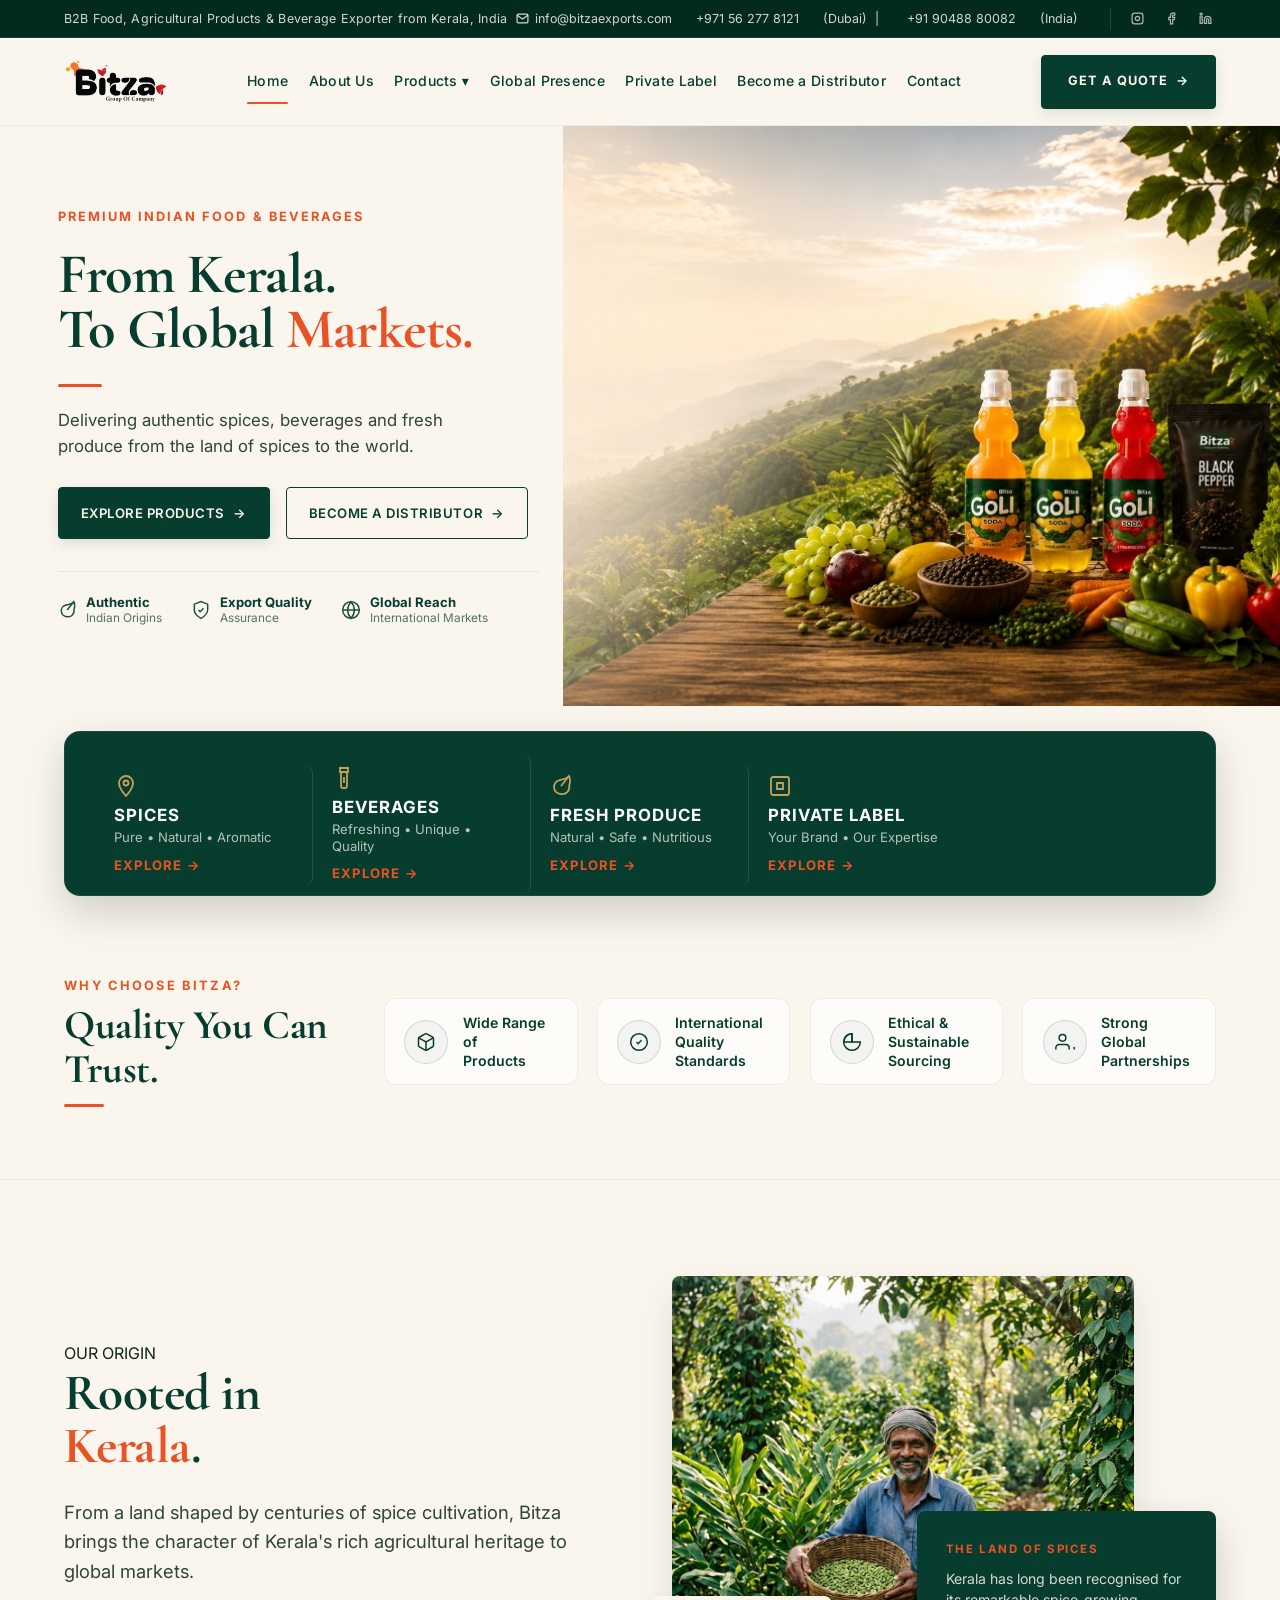
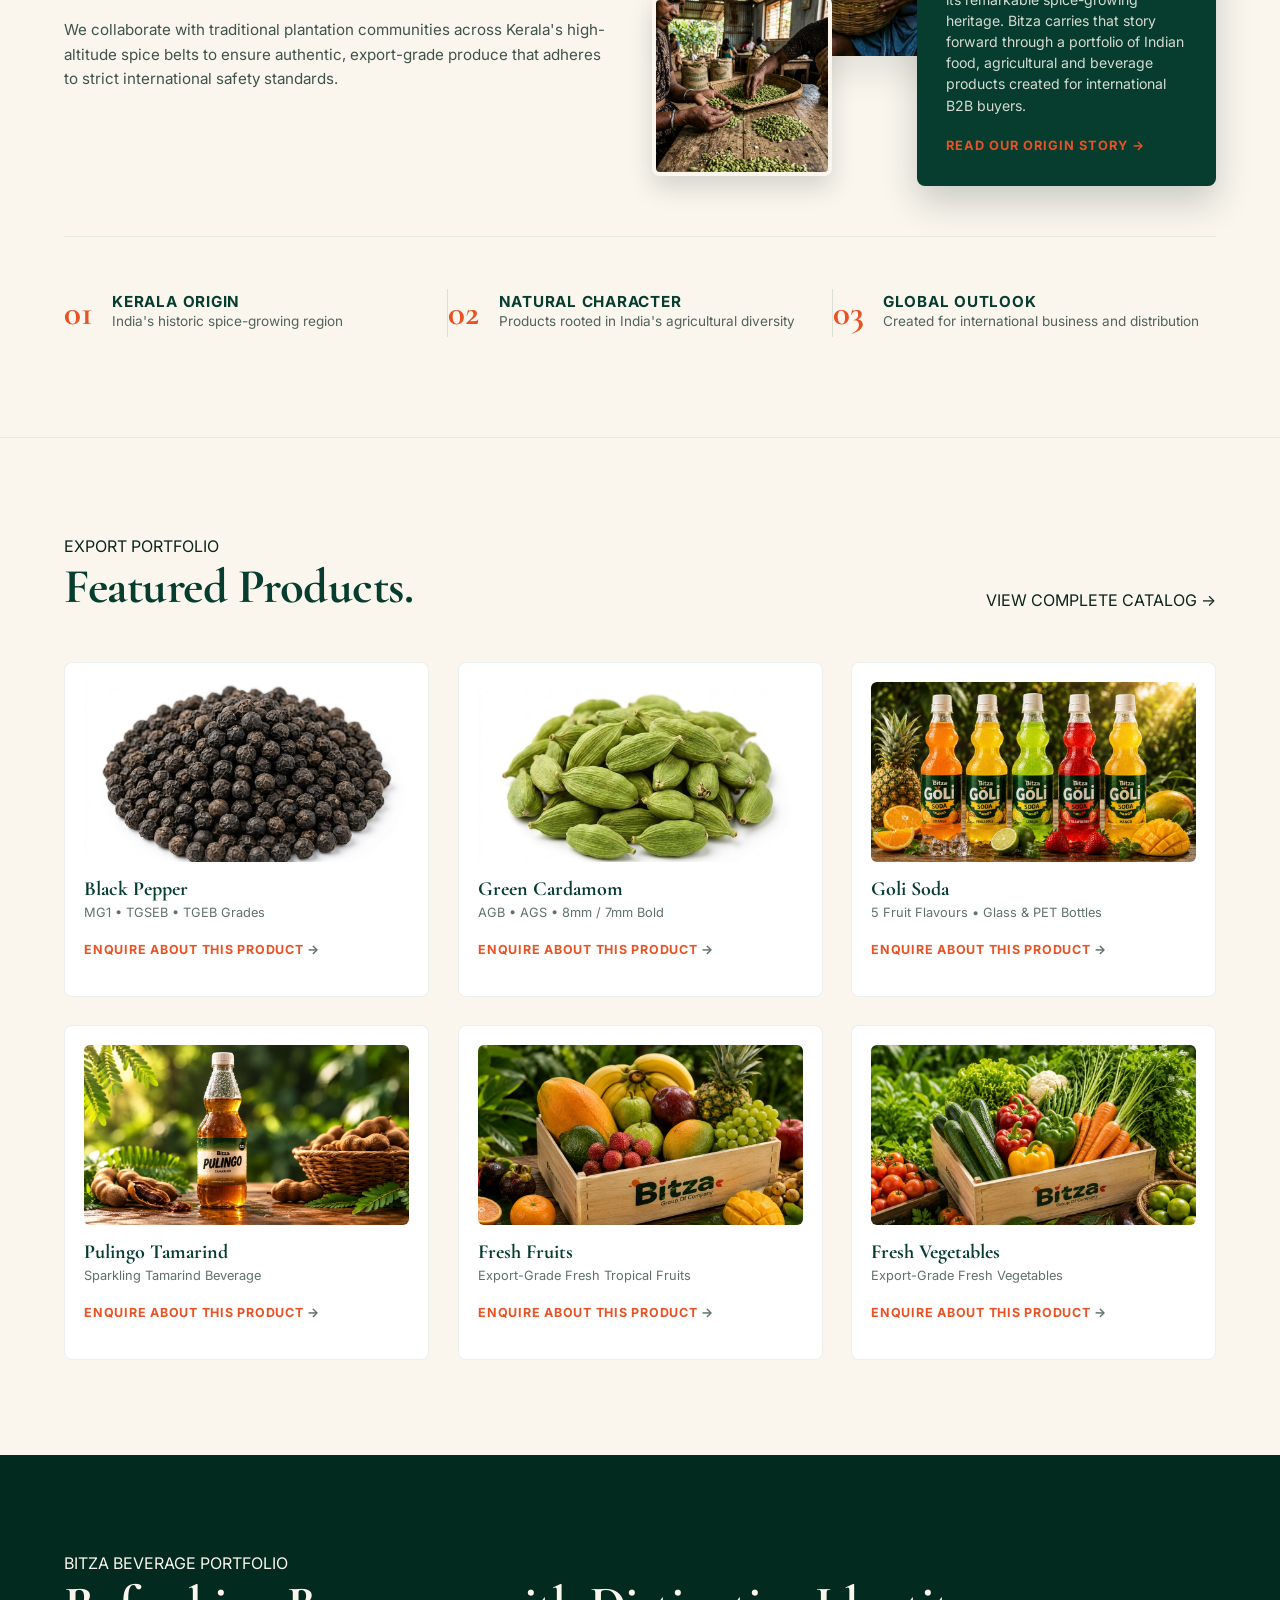
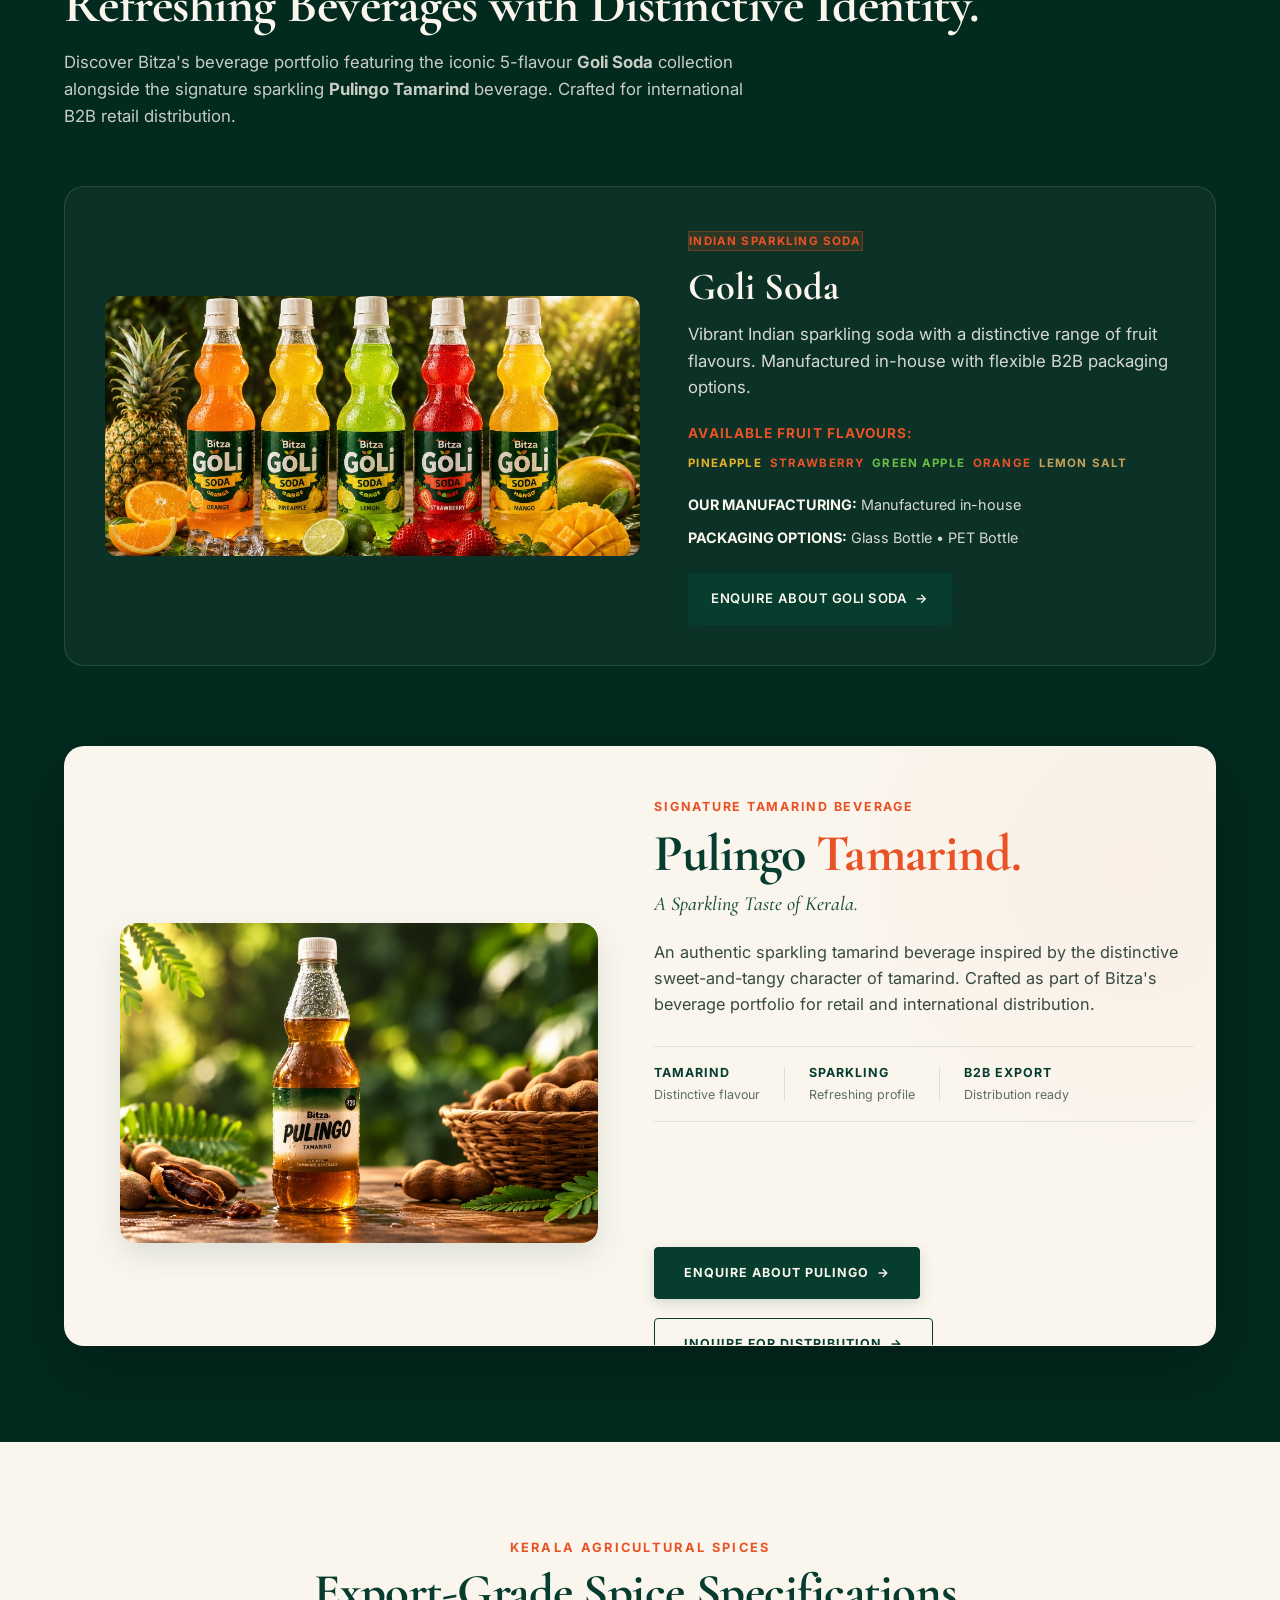
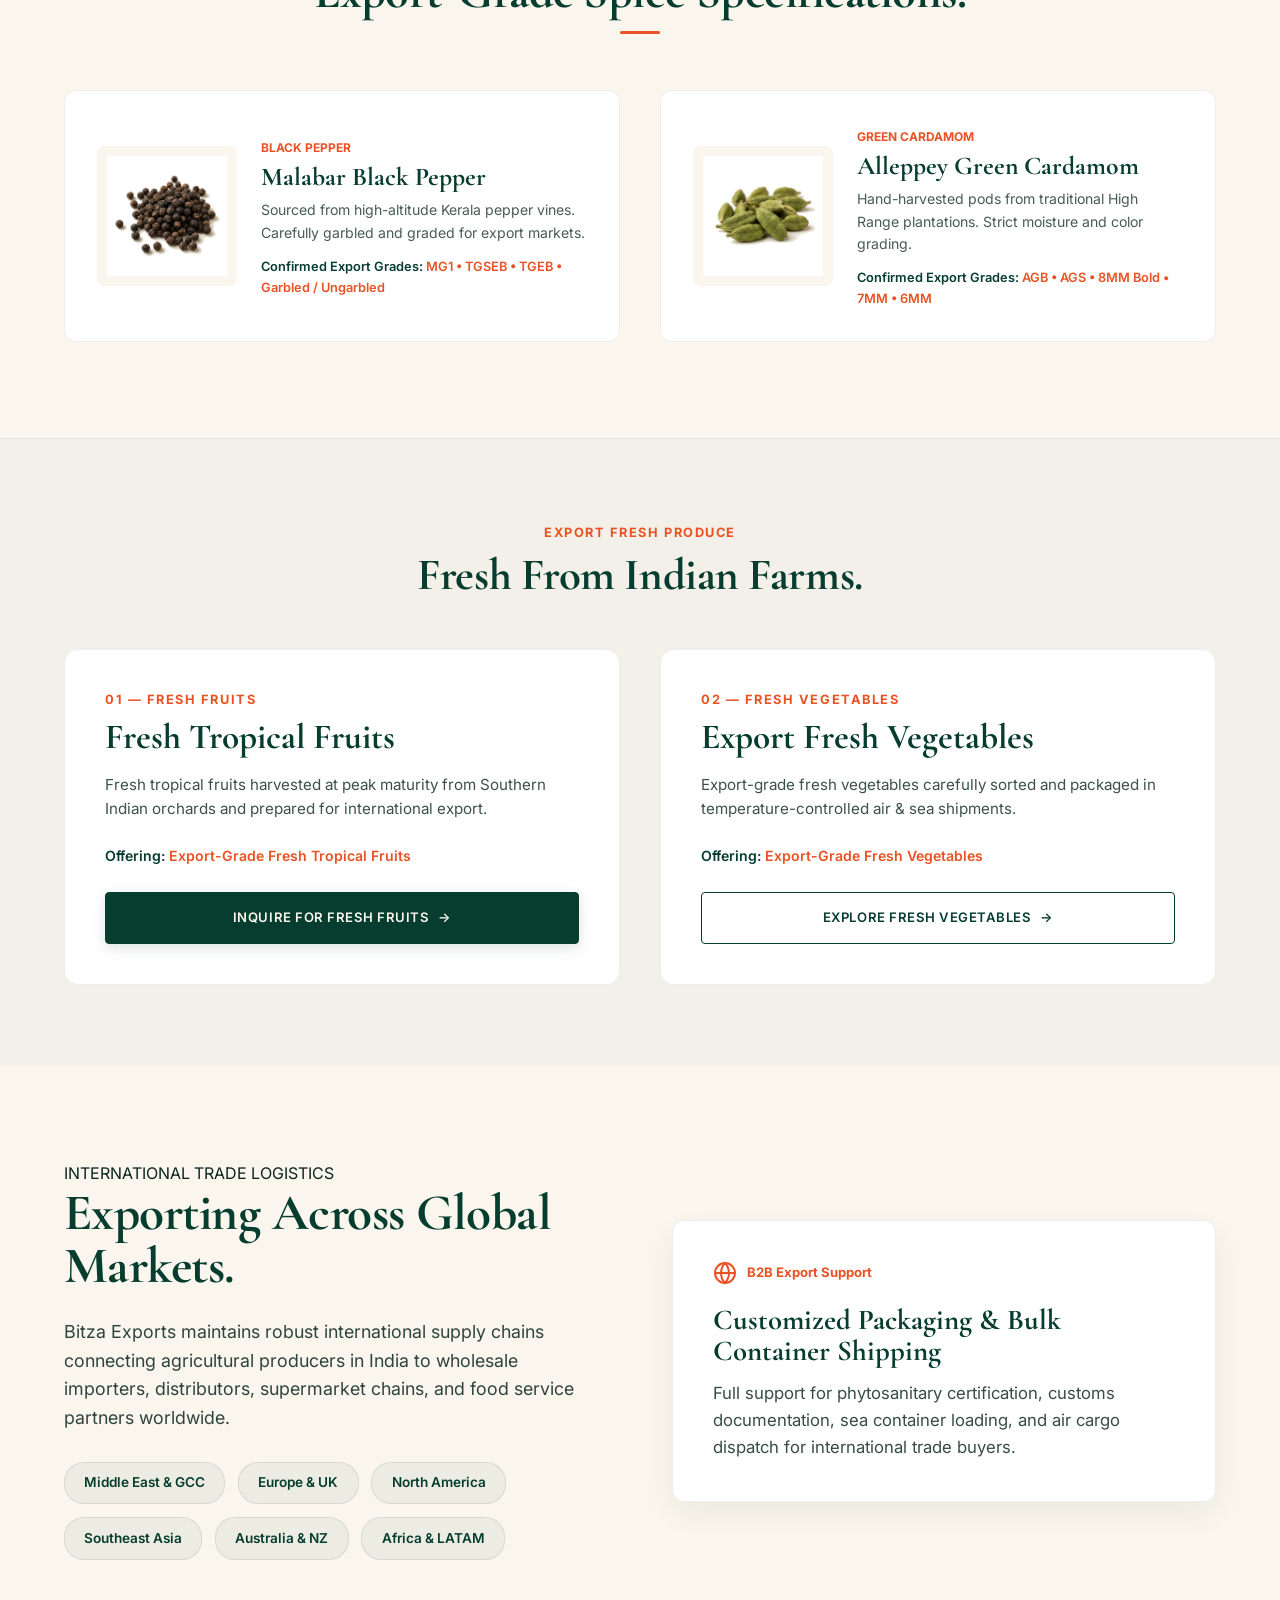
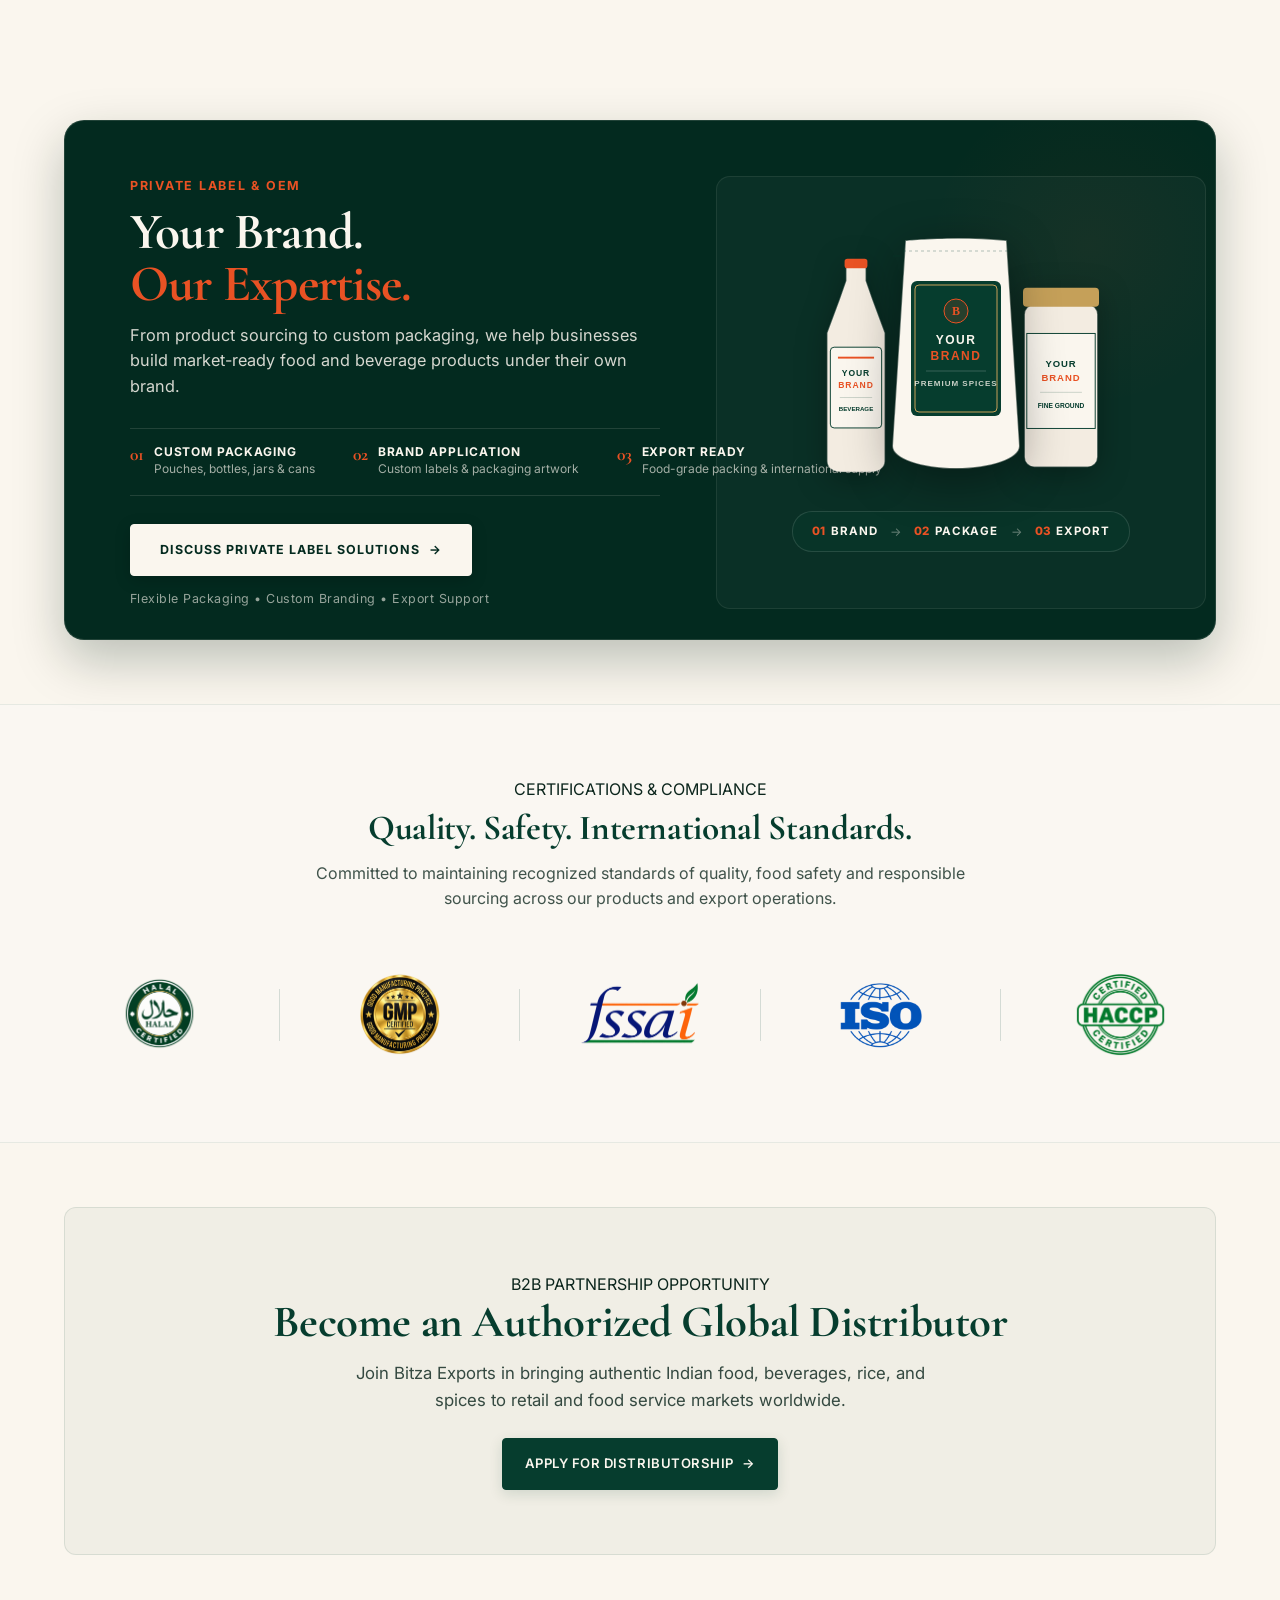
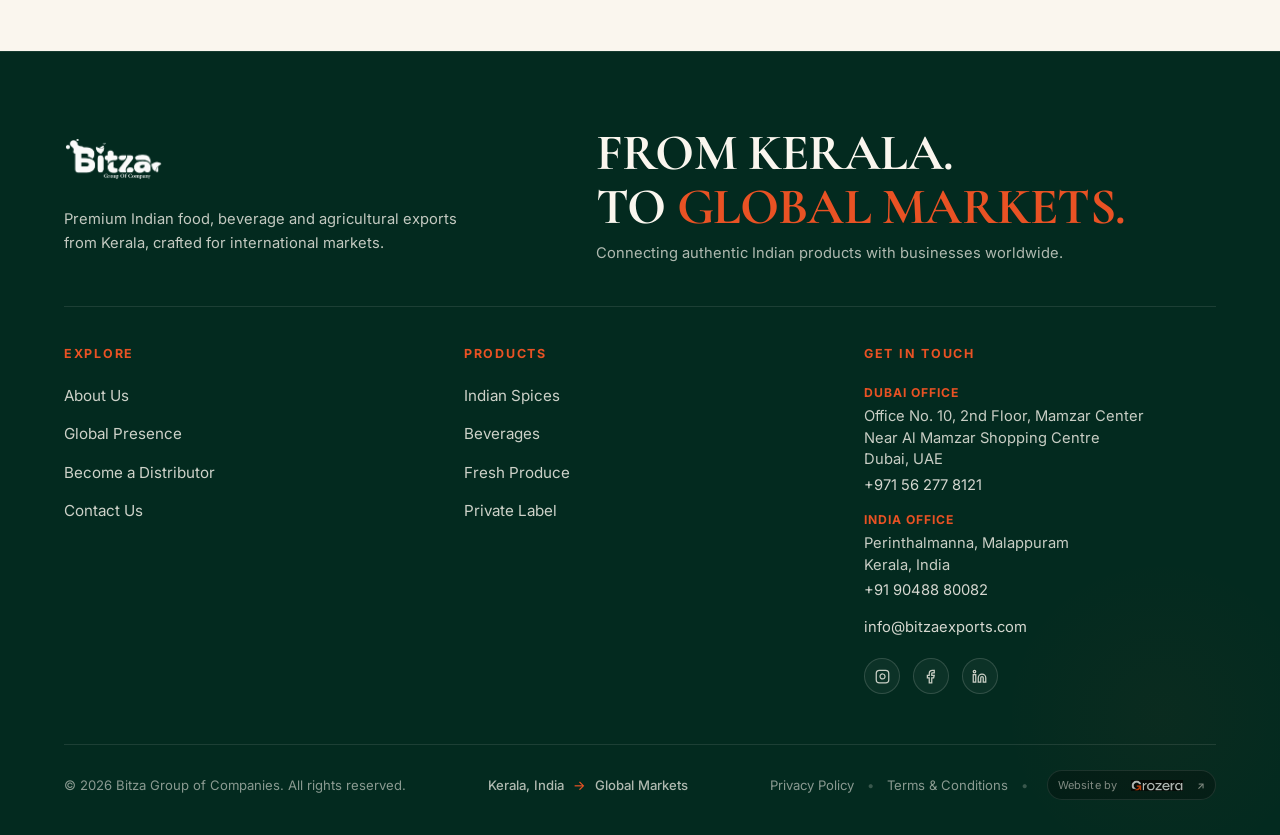
==== index.html @ 8b6d8657 "Update hero image with newly attached high-resolution landscape photo asset" ====
<!DOCTYPE html>
<html lang="en">
<head>
  <meta charset="UTF-8">
  <meta name="viewport" content="width=device-width, initial-scale=1.0">
  <title>Bitza Exports — Premium Global Food & Beverage Exporter from India</title>
  <meta name="description" content="Bitza Exports is a premier Kerala-based Indian food, agricultural products, and beverage export company supplying spices, Basmati rice, fresh produce, Goli Soda, and Pulingo tamarind beverage globally.">
  <meta name="keywords" content="Indian food exporter, Kerala spice exporter, Indian spices export, Goli Soda exporter, Pulingo tamarind beverage, Basmati rice export, fresh produce exporter, B2B food distributor">
  
  <!-- Pinterest Extension Opt-Out -->
  <meta name="pinterest" content="nopin" />

  <!-- Preload Hero Image -->
  <link rel="preload" as="image" href="productshero/products_hero.jpg?v=1400">

  <!-- Favicon -->
  <link rel="icon" type="image/png" href="assets/logo.png">
  
  <!-- Google Fonts: Cormorant Garamond (Editorial Serif) & Inter (Geometric Sans) -->
  <link rel="preconnect" href="https://fonts.googleapis.com">
  <link rel="preconnect" href="https://fonts.gstatic.com" crossorigin>
  <link href="https://fonts.googleapis.com/css2?family=Cormorant+Garamond:ital,wght@0,500;0,600;0,700;1,400&family=Inter:wght@300;400;500;600;700&display=swap" rel="stylesheet">

  <!-- CSS Stylesheet -->
  <link rel="stylesheet" href="css/style.css?v=1600">
</head>
<body>

  <!-- Top Utility Bar -->
  <div class="top-utility-bar">
    <div class="container utility-container">
      <div class="utility-left">
        <span>B2B Food, Agricultural Products & Beverage Exporter from Kerala, India</span>
      </div>
      <div class="utility-right">
        <a href="mailto:info@bitzaexports.com">
          <svg width="13" height="13" viewBox="0 0 24 24" fill="none" stroke="currentColor" stroke-width="2.2"><path d="M4 4h16c1.1 0 2 .9 2 2v12c0 1.1-.9 2-2 2H4c-1.1 0-2-.9-2-2V6c0-1.1.9-2 2-2z"></path><polyline points="22,6 12,13 2,6"></polyline></svg>
          info@bitzaexports.com
        </a>
        <a href="tel:+971562778121">+971 56 277 8121</a> (Dubai) &nbsp;|&nbsp; <a href="tel:+919048880082">+91 90488 80082</a> (India)
        <div class="utility-socials">
          <a href="https://www.instagram.com/bitza_group?igsh=MTluaHoxc25wZjhmeg==" target="_blank" rel="noopener noreferrer" aria-label="Visit Bitza on Instagram"><svg width="13" height="13" viewBox="0 0 24 24" fill="none" stroke="currentColor" stroke-width="2.2"><rect x="2" y="2" width="20" height="20" rx="5" ry="5"></rect><path d="M16 11.37A4 4 0 1 1 12.63 8 4 4 0 0 1 16 11.37z"></path><line x1="17.5" y1="6.5" x2="17.51" y2="6.5"></line></svg></a>
          <a href="https://www.facebook.com/share/p/14ssbmf7pZp/?mibextid=wwXIfr" target="_blank" rel="noopener noreferrer" aria-label="Visit Bitza on Facebook"><svg width="13" height="13" viewBox="0 0 24 24" fill="none" stroke="currentColor" stroke-width="2.2"><path d="M18 2h-3a5 5 0 0 0-5 5v3H7v4h3v8h4v-8h3l1-4h-4V7a1 1 0 0 1 1-1h3z"></path></svg></a>
          <a href="#" aria-label="LinkedIn"><svg width="13" height="13" viewBox="0 0 24 24" fill="none" stroke="currentColor" stroke-width="2.2"><path d="M16 8a6 6 0 0 1 6 6v7h-4v-7a2 2 0 0 0-2-2 2 2 0 0 0-2 2v7h-4v-7a6 6 0 0 1 6-6z"></path><rect x="2" y="9" width="4" height="12"></rect><circle cx="4" cy="4" r="2"></circle></svg></a>
        </div>
      </div>
    </div>
  </div>

  <!-- Header / Navigation -->
  <header id="mainHeader">
    <div class="nav-container">
      <a href="index.html" class="logo-container" id="logoLink">
        <img src="assets/logo.png" alt="Bitza Group of Companies Logo" nopin="nopin" data-pin-no-hover="true">
      </a>
      
      <!-- Desktop Navigation Links -->
      <nav aria-label="Main Navigation">
        <ul class="nav-links">
          <li class="active"><a href="index.html">Home</a></li>
          <li><a href="about.html">About Us</a></li>
          <li class="has-dropdown">
            <a href="products.html" aria-haspopup="true">Products <span class="arrow">▾</span></a>
            <ul class="dropdown-menu" style="min-width: 240px;">
              <li><a href="products.html" style="font-weight: 700; border-bottom: 1px solid rgba(6,61,46,0.08);">All Products Portfolio</a></li>
              <li><a href="products.html?cat=spices">Spices (Black Pepper & Cardamom)</a></li>
              <li><a href="products.html?cat=beverages">Beverages (Goli Soda & Pulingo)</a></li>
              <li><a href="products.html?cat=produce">Fresh Produce (Fruits & Vegetables)</a></li>
            </ul>
          </li>
          <li><a href="#global-presence">Global Presence</a></li>
          <li><a href="#private-label">Private Label</a></li>
          <li><a href="distributor.html">Become a Distributor</a></li>
          <li><a href="contact.html">Contact</a></li>
        </ul>
      </nav>
      
      <!-- Right Action Button -->
      <div class="nav-right-actions">
        <a href="contact.html" class="btn btn-nav-quote">GET A QUOTE <span class="arrow">→</span></a>
      </div>

      <!-- Mobile Hamburger Button -->
      <button class="burger-menu" id="burgerBtn" aria-label="Toggle Navigation Menu">
        <span></span>
        <span></span>
        <span></span>
      </button>
    </div>
  </header>

  <!-- Mobile Navigation Drawer -->
  <div class="mobile-nav-panel" id="mobilePanel">
    <ul class="mobile-nav-links">
      <li class="active"><a href="index.html">Home</a></li>
      <li><a href="about.html">About Us</a></li>
      <li>
        <a href="products.html">Products</a>
        <ul class="mobile-sub-menu">
          <li><a href="products.html?cat=spices">Spices (Black Pepper & Cardamom)</a></li>
          <li><a href="products.html?cat=beverages">Beverages (Goli Soda & Pulingo)</a></li>
          <li><a href="products.html?cat=produce">Fresh Produce (Fruits & Vegetables)</a></li>
        </ul>
      </li>
      <li><a href="#global-presence">Global Presence</a></li>
      <li><a href="#private-label">Private Label</a></li>
      <li><a href="distributor.html">Become a Distributor</a></li>
      <li><a href="contact.html">Contact</a></li>
    </ul>
    <div style="margin-top: 2rem; padding: 0 1.5rem;">
      <a href="contact.html" class="btn btn-hero-primary" style="width: 100%; text-align: center;">GET A QUOTE <span class="arrow">→</span></a>
    </div>
  </div>

  <!-- SECTION 01: HERO -->
  <section class="hero-editorial" id="hero">
    <div class="hero-split-wrapper">
      
      <!-- Left Side Content -->
      <div class="hero-left-content">
        <span class="hero-eyebrow">PREMIUM INDIAN FOOD &amp; BEVERAGES</span>
        
        <h1 class="hero-serif-headline">
          From Kerala.<br>
          To Global <span class="text-orange">Markets.</span>
        </h1>
        
        <div class="hero-orange-line"></div>
        
        <p class="hero-description">
          Delivering authentic spices, beverages and fresh produce from the land of spices to the world.
        </p>

        <div class="hero-cta-group">
          <a href="products.html" class="btn btn-hero-primary">EXPLORE PRODUCTS <span class="arrow">→</span></a>
          <a href="distributor.html" class="btn btn-hero-secondary">BECOME A DISTRIBUTOR <span class="arrow">→</span></a>
        </div>

        <!-- Trust Indicators -->
        <div class="hero-trust-bar">
          <div class="trust-item">
            <div class="trust-icon">
              <svg width="20" height="20" viewBox="0 0 24 24" fill="none" stroke="currentColor" stroke-width="1.8"><path d="M11 20A7 7 0 0 1 9.8 6.1C15.5 5 17 4.48 19 2c1 2.2 2 4 .2 9.8A7 7 0 0 1 11 20z"></path><path d="M19 2L11 12"></path></svg>
            </div>
            <div class="trust-text">
              <strong>Authentic</strong>
              <span>Indian Origins</span>
            </div>
          </div>
          
          <div class="trust-item">
            <div class="trust-icon">
              <svg width="20" height="20" viewBox="0 0 24 24" fill="none" stroke="currentColor" stroke-width="1.8"><path d="M12 22s8-4 8-10V5l-8-3-8 3v7c0 6 8 10 8 10z"></path><path d="M9 12l2 2 4-4"></path></svg>
            </div>
            <div class="trust-text">
              <strong>Export Quality</strong>
              <span>Assurance</span>
            </div>
          </div>

          <div class="trust-item">
            <div class="trust-icon">
              <svg width="20" height="20" viewBox="0 0 24 24" fill="none" stroke="currentColor" stroke-width="1.8"><circle cx="12" cy="12" r="10"></circle><line x1="2" y1="12" x2="22" y2="12"></line><path d="M12 2a15.3 15.3 0 0 1 4 10 15.3 15.3 0 0 1-4 10 15.3 15.3 0 0 1-4-10 15.3 15.3 0 0 1 4-10z"></path></svg>
            </div>
            <div class="trust-text">
              <strong>Global Reach</strong>
              <span>International Markets</span>
            </div>
          </div>
        </div>
      </div>

      <!-- Right Side Visual Photography -->
      <div class="hero-right-visual">
        <img src="productshero/products_hero_v4.jpg" alt="Bitza Premium Food and Beverage Products Hero Photography" class="hero-product-img" nopin="nopin" data-pin-no-hover="true">
      </div>

    </div>
  </section>

  <!-- SECTION 02: PRODUCT CATEGORIES BAR -->
  <section class="category-nav-section">
    <div class="container">
      <div class="category-bar-container">
        
        <!-- Category 1: Spices -->
        <a href="products.html?cat=spices" class="category-bar-item">
          <div class="category-item-icon">
            <svg width="24" height="24" viewBox="0 0 24 24" fill="none" stroke="#C5A059" stroke-width="1.8"><path d="M12 2a7 7 0 0 0-7 7c0 5.25 7 13 7 13s7-7.75 7-13a7 7 0 0 0-7-7z"></path><circle cx="12" cy="9" r="2.5"></circle></svg>
          </div>
          <div class="category-item-body">
            <h3>SPICES</h3>
            <p>Pure • Natural • Aromatic</p>
            <span class="category-explore-link">EXPLORE <span class="arrow">→</span></span>
          </div>
        </a>

        <!-- Category 2: Beverages -->
        <a href="products.html?cat=beverages" class="category-bar-item">
          <div class="category-item-icon">
            <svg width="24" height="24" viewBox="0 0 24 24" fill="none" stroke="#C5A059" stroke-width="1.8"><path d="M8 2h8v4H8z"></path><path d="M9 6v14a2 2 0 0 0 2 2h2a2 2 0 0 0 2-2V6"></path><line x1="12" y1="11" x2="12" y2="17"></line></svg>
          </div>
          <div class="category-item-body">
            <h3>BEVERAGES</h3>
            <p>Refreshing • Unique • Quality</p>
            <span class="category-explore-link">EXPLORE <span class="arrow">→</span></span>
          </div>
        </a>

        <!-- Category 3: Fresh Produce -->
        <a href="products.html?cat=produce" class="category-bar-item">
          <div class="category-item-icon">
            <svg width="24" height="24" viewBox="0 0 24 24" fill="none" stroke="#C5A059" stroke-width="1.8"><path d="M11 20A7 7 0 0 1 9.8 6.1C15.5 5 17 4.48 19 2c1 2.2 2 4 .2 9.8A7 7 0 0 1 11 20z"></path><path d="M19 2L11 12"></path></svg>
          </div>
          <div class="category-item-body">
            <h3>FRESH PRODUCE</h3>
            <p>Natural • Safe • Nutritious</p>
            <span class="category-explore-link">EXPLORE <span class="arrow">→</span></span>
          </div>
        </a>

        <!-- Category 4: Private Label -->
        <a href="#private-label" class="category-bar-item">
          <div class="category-item-icon">
            <svg width="24" height="24" viewBox="0 0 24 24" fill="none" stroke="#C5A059" stroke-width="1.8"><rect x="3" y="3" width="18" height="18" rx="2"></rect><path d="M9 9h6v6H9z"></path></svg>
          </div>
          <div class="category-item-body">
            <h3>PRIVATE LABEL</h3>
            <p>Your Brand • Our Expertise</p>
            <span class="category-explore-link">EXPLORE <span class="arrow">→</span></span>
          </div>
        </a>

      </div>
    </div>
  </section>

  <!-- SECTION 03: WHY CHOOSE BITZA? -->
  <section class="why-bitza-section" id="why-choose-us">
    <div class="container">
      <div class="why-bitza-row">
        
        <!-- Left Side Title Box -->
        <div class="why-bitza-header-left">
          <span class="section-eyebrow-orange">WHY CHOOSE BITZA?</span>
          <h2 class="why-bitza-title">Quality You Can Trust.</h2>
          <div class="why-bitza-orange-line"></div>
        </div>

        <!-- Right Side 4 Value Cards Row -->
        <div class="why-bitza-cards-group">
          
          <div class="why-value-pill">
            <div class="value-icon-circle">
              <svg width="20" height="20" viewBox="0 0 24 24" fill="none" stroke="#063D2E" stroke-width="1.8"><path d="M21 16V8a2 2 0 0 0-1-1.73l-7-4a2 2 0 0 0-2 0l-7 4A2 2 0 0 0 3 8v8a2 2 0 0 0 1 1.73l7 4a2 2 0 0 0 2 0l7-4A2 2 0 0 0 21 16z"></path><polyline points="3.27 6.96 12 12.01 20.73 6.96"></polyline><line x1="12" y1="22.08" x2="12" y2="12"></line></svg>
            </div>
            <span>Wide Range of<br>Products</span>
          </div>

          <div class="why-value-pill">
            <div class="value-icon-circle">
              <svg width="20" height="20" viewBox="0 0 24 24" fill="none" stroke="#063D2E" stroke-width="1.8"><circle cx="12" cy="12" r="10"></circle><path d="M9 12l2 2 4-4"></path></svg>
            </div>
            <span>International<br>Quality Standards</span>
          </div>

          <div class="why-value-pill">
            <div class="value-icon-circle">
              <svg width="20" height="20" viewBox="0 0 24 24" fill="none" stroke="#063D2E" stroke-width="1.8"><path d="M12 2a10 10 0 1 0 10 10H12V2z"></path><path d="M12 12L2.1 12A10 10 0 0 1 12 2v10z"></path></svg>
            </div>
            <span>Ethical & Sustainable<br>Sourcing</span>
          </div>

          <div class="why-value-pill">
            <div class="value-icon-circle">
              <svg width="20" height="20" viewBox="0 0 24 24" fill="none" stroke="#063D2E" stroke-width="1.8"><path d="M17 21v-2a4 4 0 0 0-4-4H5a4 4 0 0 0-4 4v2"></path><circle cx="9" cy="7" r="4"></circle><path d="M23 21v-2a4 4 0 0 1 0 7.75"></path></svg>
            </div>
            <span>Strong Global<br>Partnerships</span>
          </div>

        </div>

      </div>
    </div>
  </section>

  <!-- SECTION 04: ROOTED IN KERALA -->
  <section class="about-section" id="about">
    <div class="container">
      <div class="about-intro-grid">
        <div class="about-text reveal-up">
          <span class="eyebrow">OUR ORIGIN</span>
          <h2 class="serif-title-h2">
            Rooted in<br>
            <span class="color-highlight">Kerala</span>.
          </h2>
          <p class="about-lead">
            From a land shaped by centuries of spice cultivation, Bitza brings the character of Kerala's rich agricultural heritage to global markets.
          </p>
          <p style="margin-top: 1rem; color: rgba(11,37,28,0.78); font-size: 0.95rem;">
            We collaborate with traditional plantation communities across Kerala's high-altitude spice belts to ensure authentic, export-grade produce that adheres to strict international safety standards.
          </p>
        </div>

        <div class="about-visual-composition reveal-up">
          <div class="about-main-image-wrap">
            <img src="assets/farmer_harvesting.jpg" alt="Kerala Spice Plantation Farmer Documented Sourcing" class="about-main-img" nopin="nopin" data-pin-no-hover="true">
          </div>
          <div class="about-overlay-closeup">
            <img src="assets/journey_step2.jpg" alt="Cardamom Pods Harvesting Close-up" class="about-closeup-img" nopin="nopin" data-pin-no-hover="true">
          </div>
          <div class="about-overlay-card">
            <span class="card-eyebrow">THE LAND OF SPICES</span>
            <p class="card-text">
              Kerala has long been recognised for its remarkable spice-growing heritage. Bitza carries that story forward through a portfolio of Indian food, agricultural and beverage products created for international B2B buyers.
            </p>
            <a href="about.html" class="card-link">READ OUR ORIGIN STORY <span class="arrow">→</span></a>
          </div>
        </div>
      </div>

      <div class="about-highlights-row reveal-up">
        <div class="highlight-item">
          <span class="highlight-num">01</span>
          <div class="highlight-content">
            <h4>KERALA ORIGIN</h4>
            <p>India's historic spice-growing region</p>
          </div>
        </div>
        <div class="highlight-divider"></div>
        <div class="highlight-item">
          <span class="highlight-num">02</span>
          <div class="highlight-content">
            <h4>NATURAL CHARACTER</h4>
            <p>Products rooted in India's agricultural diversity</p>
          </div>
        </div>
        <div class="highlight-divider"></div>
        <div class="highlight-item">
          <span class="highlight-num">03</span>
          <div class="highlight-content">
            <h4>GLOBAL OUTLOOK</h4>
            <p>Created for international business and distribution</p>
          </div>
        </div>
      </div>
    </div>
  </section>

  <!-- SECTION 05: FEATURED EXPORT PRODUCTS -->
  <section class="products-range-section" id="products-showcase">
    <div class="container">
      <div class="section-header-flex reveal-up">
        <div>
          <span class="eyebrow">EXPORT PORTFOLIO</span>
          <h2>Featured Products.</h2>
        </div>
        <a href="products.html" class="btn btn-secondary">VIEW COMPLETE CATALOG <span class="arrow">→</span></a>
      </div>
      
      <div class="products-horizontal-grid reveal-up">
        <!-- 1. Black Pepper -->
        <div class="product-range-card" onclick="window.location.href='contact.html?product=Black%20Pepper'">
          <div class="product-range-thumb-wrap">
            <img src="assets/product_pepper.jpg" alt="Premium Black Pepper Exporter" nopin="nopin" data-pin-no-hover="true">
          </div>
          <h4>Black Pepper</h4>
          <span>MG1 • TGSEB • TGEB Grades</span>
          <a href="contact.html?product=Black%20Pepper" class="range-card-link">ENQUIRE ABOUT THIS PRODUCT <span class="arrow">→</span></a>
        </div>
        
        <!-- 2. Green Cardamom -->
        <div class="product-range-card" onclick="window.location.href='contact.html?product=Green%20Cardamom'">
          <div class="product-range-thumb-wrap">
            <img src="assets/product_cardamom.jpg" alt="Alleppey Green Cardamom Exporter" nopin="nopin" data-pin-no-hover="true">
          </div>
          <h4>Green Cardamom</h4>
          <span>AGB • AGS • 8mm / 7mm Bold</span>
          <a href="contact.html?product=Green%20Cardamom" class="range-card-link">ENQUIRE ABOUT THIS PRODUCT <span class="arrow">→</span></a>
        </div>
        
        <!-- 3. Goli Soda -->
        <div class="product-range-card" onclick="window.location.href='contact.html?product=Goli%20Soda'">
          <div class="product-range-thumb-wrap">
            <img src="assets/goli_soda_lineup.jpg?v=500" alt="Bitza Goli Soda Portfolio Exporter" nopin="nopin" data-pin-no-hover="true">
          </div>
          <h4>Goli Soda</h4>
          <span>5 Fruit Flavours • Glass & PET Bottles</span>
          <a href="contact.html?product=Goli%20Soda" class="range-card-link">ENQUIRE ABOUT THIS PRODUCT <span class="arrow">→</span></a>
        </div>

        <!-- 4. Pulingo Tamarind -->
        <div class="product-range-card" onclick="window.location.href='contact.html?product=Pulingo%20Tamarind'">
          <div class="product-range-thumb-wrap">
            <img src="assets/pulingo.jpg?v=600" alt="Bitza Pulingo Tamarind Beverage Exporter" nopin="nopin" data-pin-no-hover="true">
          </div>
          <h4>Pulingo Tamarind</h4>
          <span>Sparkling Tamarind Beverage</span>
          <a href="contact.html?product=Pulingo%20Tamarind" class="range-card-link">ENQUIRE ABOUT THIS PRODUCT <span class="arrow">→</span></a>
        </div>
        
        <!-- 5. Fresh Fruits -->
        <div class="product-range-card" onclick="window.location.href='contact.html?product=Fresh%20Fruits'">
          <div class="product-range-thumb-wrap">
            <img src="assets/fresh_fruits.jpg?v=100" alt="Fresh Fruits Exporter" nopin="nopin" data-pin-no-hover="true">
          </div>
          <h4>Fresh Fruits</h4>
          <span>Export-Grade Fresh Tropical Fruits</span>
          <a href="contact.html?product=Fresh%20Fruits" class="range-card-link">ENQUIRE ABOUT THIS PRODUCT <span class="arrow">→</span></a>
        </div>

        <!-- 6. Fresh Vegetables -->
        <div class="product-range-card" onclick="window.location.href='contact.html?product=Fresh%20Vegetables'">
          <div class="product-range-thumb-wrap">
            <img src="assets/fresh_vegetables.jpg?v=100" alt="Fresh Vegetables Exporter" nopin="nopin" data-pin-no-hover="true">
          </div>
          <h4>Fresh Vegetables</h4>
          <span>Export-Grade Fresh Vegetables</span>
          <a href="contact.html?product=Fresh%20Vegetables" class="range-card-link">ENQUIRE ABOUT THIS PRODUCT <span class="arrow">→</span></a>
        </div>
      </div>
    </div>
  </section>

  <!-- SECTION 06: BEVERAGE FAMILY SHOWCASE (GOLI SODA & PULINGO PRODUCT SPOTLIGHT) -->
  <section class="beverage-family-section" id="beverage-family" style="background-color: var(--color-forest-dark); padding: 6rem 0; color: var(--color-ivory);">
    <div class="container">
      <div class="section-header reveal-up" style="text-align: left; margin-bottom: 3.5rem;">
        <span class="eyebrow-orange">BITZA BEVERAGE PORTFOLIO</span>
        <h2 style="color: var(--color-ivory); font-family: var(--font-serif); font-size: clamp(2.4rem, 4vw, 3.8rem);">Refreshing Beverages with Distinctive Identity.</h2>
        <p style="color: rgba(250,246,238,0.8); max-width: 680px; margin-top: 1rem;">
          Discover Bitza's beverage portfolio featuring the iconic 5-flavour <strong>Goli Soda</strong> collection alongside the signature sparkling <strong>Pulingo Tamarind</strong> beverage. Crafted for international B2B retail distribution.
        </p>
      </div>

      <!-- Goli Soda Showcase Unit (Single Product Spotlight with Flavours & Packaging Options) -->
      <div style="margin-bottom: 5rem;">
        <div class="goli-showcase-card">
          
          <div class="goli-showcase-img-wrap">
            <img src="assets/goli_soda_lineup.jpg?v=500" alt="Bitza Goli Soda Product Portfolio" class="goli-showcase-img" nopin="nopin" data-pin-no-hover="true">
          </div>

          <div class="goli-showcase-content">
            <span class="goli-flavour-tag" style="background: rgba(233,82,36,0.15); color: #E95224; border: 1px solid rgba(233,82,36,0.3); font-weight: 700; letter-spacing: 0.1em;">INDIAN SPARKLING SODA</span>
            <h3 style="font-family: var(--font-serif); font-size: 2.4rem; color: var(--color-ivory); margin: 0.6rem 0 0.8rem 0;">Goli Soda</h3>
            <p style="color: rgba(250,246,238,0.85); font-size: 1.05rem; line-height: 1.6; margin-bottom: 1.2rem;">
              Vibrant Indian sparkling soda with a distinctive range of fruit flavours. Manufactured in-house with flexible B2B packaging options.
            </p>
            
            <div style="margin-bottom: 1rem;">
              <strong style="color: var(--color-orange); font-size: 0.85rem; letter-spacing: 0.08em; text-transform: uppercase;">Available Fruit Flavours:</strong>
              <div style="display: flex; flex-wrap: wrap; gap: 0.5rem; margin-top: 0.5rem;">
                <span class="goli-flavour-tag tag-pineapple">Pineapple</span>
                <span class="goli-flavour-tag tag-strawberry">Strawberry</span>
                <span class="goli-flavour-tag tag-green-apple">Green Apple</span>
                <span class="goli-flavour-tag tag-orange">Orange</span>
                <span class="goli-flavour-tag tag-lemon-salt">Lemon Salt</span>
              </div>
            </div>

            <div style="margin-bottom: 0.6rem; color: rgba(250,246,238,0.85); font-size: 0.9rem;">
              <strong style="color: var(--color-ivory);">OUR MANUFACTURING:</strong> Manufactured in-house
            </div>
            <div style="margin-bottom: 1.5rem; color: rgba(250,246,238,0.85); font-size: 0.9rem;">
              <strong style="color: var(--color-ivory);">PACKAGING OPTIONS:</strong> Glass Bottle • PET Bottle
            </div>

            <a href="contact.html?product=Goli%20Soda" class="btn btn-hero-primary">ENQUIRE ABOUT GOLI SODA <span class="arrow">→</span></a>
          </div>

        </div>
      </div>

      <!-- PULINGO TAMARIND PRODUCT SPOTLIGHT (USING NEW IMAGE FROM pulingo/ DIRECTORY) -->
      <div class="pulingo-spotlight-wrapper reveal-up">
        <div class="pulingo-spotlight-card">
          
          <!-- LEFT: PRODUCT VISUAL (46%) -->
          <div class="pulingo-visual-col">
            <div class="pulingo-img-frame" style="border-radius: 16px; overflow: hidden; height: 320px;">
              <img src="assets/pulingo.jpg?v=600" alt="Bitza Pulingo Tamarind sparkling beverage with tamarind pods" class="pulingo-spotlight-img" style="width: 100%; height: 100%; object-fit: cover; object-position: center; border-radius: 16px;" nopin="nopin" data-pin-no-hover="true">
            </div>
          </div>

          <!-- RIGHT: PRODUCT STORY & EDITORIAL CONTENT (54%) -->
          <div class="pulingo-story-col">
            
            <span class="pulingo-eyebrow">SIGNATURE TAMARIND BEVERAGE</span>
            
            <h2 class="pulingo-headline">Pulingo <span class="text-orange">Tamarind.</span></h2>
            
            <p class="pulingo-subheading">A Sparkling Taste of Kerala.</p>
            
            <p class="pulingo-description">
              An authentic sparkling tamarind beverage inspired by the distinctive sweet-and-tangy character of tamarind. Crafted as part of Bitza's beverage portfolio for retail and international distribution.
            </p>

            <!-- Horizontal Product Attributes Row -->
            <div class="pulingo-attributes-row">
              <div class="pulingo-attr-item">
                <strong class="attr-title">TAMARIND</strong>
                <span class="attr-sub">Distinctive flavour</span>
              </div>
              <div class="pulingo-attr-divider"></div>
              <div class="pulingo-attr-item">
                <strong class="attr-title">SPARKLING</strong>
                <span class="attr-sub">Refreshing profile</span>
              </div>
              <div class="pulingo-attr-divider"></div>
              <div class="pulingo-attr-item">
                <strong class="attr-title">B2B EXPORT</strong>
                <span class="attr-sub">Distribution ready</span>
              </div>
            </div>

            <div style="margin-top: 1rem; margin-bottom: 1.5rem; color: rgba(250,246,238,0.85); font-size: 0.9rem; line-height: 1.6;">
              <div style="margin-bottom: 0.4rem;"><strong style="color: var(--color-ivory);">OUR MANUFACTURING:</strong> Manufactured in-house</div>
              <div><strong style="color: var(--color-ivory);">PACKAGING OPTIONS:</strong> Glass Bottle • PET Bottle</div>
            </div>

            <!-- CTA Buttons Area -->
            <div class="pulingo-cta-group">
              <a href="contact.html?product=Pulingo%20Tamarind" class="btn btn-pulingo-primary">ENQUIRE ABOUT PULINGO <span class="arrow">→</span></a>
              <a href="contact.html?product=Pulingo%20Tamarind" class="btn btn-pulingo-secondary">INQUIRE FOR DISTRIBUTION <span class="arrow">→</span></a>
            </div>

          </div>

        </div>
      </div>

    </div>
  </section>

  <!-- SECTION 07: SPICE ORIGIN & AGRICULTURAL SPECIFICATIONS -->
  <section class="spice-origin-section" id="spice-specs" style="padding: 6rem 0; background-color: var(--color-ivory);">
    <div class="container">
      <div class="section-header reveal-up" style="text-align: center; margin-bottom: 3.5rem;">
        <span class="section-eyebrow-orange">KERALA AGRICULTURAL SPICES</span>
        <h2>Export-Grade Spice Specifications.</h2>
        <div class="why-bitza-orange-line" style="margin: 0.8rem auto 0 auto;"></div>
      </div>

      <div style="display: grid; grid-template-columns: repeat(2, 1fr); gap: 2.5rem;">
        
        <div style="background-color: var(--color-white); border-radius: 12px; border: 1px solid var(--color-border); padding: 2rem; display: flex; gap: 1.5rem; align-items: center;">
          <div style="width: 140px; height: 140px; border-radius: 8px; overflow: hidden; flex-shrink: 0; background-color: var(--color-ivory); display: flex; align-items: center; justify-content: center;">
            <img src="assets/pepper.png" alt="Black Pepper Peppercorns and Vines" style="max-height: 120px; object-fit: contain;" nopin="nopin" data-pin-no-hover="true">
          </div>
          <div>
            <span style="font-size: 0.75rem; font-weight: 700; color: var(--color-orange); text-transform: uppercase;">BLACK PEPPER</span>
            <h3 style="font-family: var(--font-serif); font-size: 1.6rem; color: var(--color-forest); margin: 0.2rem 0 0.5rem 0;">Malabar Black Pepper</h3>
            <p style="font-size: 0.88rem; color: rgba(11,37,28,0.75); margin-bottom: 0.8rem;">Sourced from high-altitude Kerala pepper vines. Carefully garbled and graded for export markets.</p>
            <div style="font-size: 0.8rem; font-weight: 600; color: var(--color-forest);">
              Confirmed Export Grades: <span style="color: var(--color-orange);">MG1 • TGSEB • TGEB • Garbled / Ungarbled</span>
            </div>
          </div>
        </div>

        <div style="background-color: var(--color-white); border-radius: 12px; border: 1px solid var(--color-border); padding: 2rem; display: flex; gap: 1.5rem; align-items: center;">
          <div style="width: 140px; height: 140px; border-radius: 8px; overflow: hidden; flex-shrink: 0; background-color: var(--color-ivory); display: flex; align-items: center; justify-content: center;">
            <img src="assets/cardamom.png" alt="Green Cardamom Pods and Plantation" style="max-height: 120px; object-fit: contain;" nopin="nopin" data-pin-no-hover="true">
          </div>
          <div>
            <span style="font-size: 0.75rem; font-weight: 700; color: var(--color-orange); text-transform: uppercase;">GREEN CARDAMOM</span>
            <h3 style="font-family: var(--font-serif); font-size: 1.6rem; color: var(--color-forest); margin: 0.2rem 0 0.5rem 0;">Alleppey Green Cardamom</h3>
            <p style="font-size: 0.88rem; color: rgba(11,37,28,0.75); margin-bottom: 0.8rem;">Hand-harvested pods from traditional High Range plantations. Strict moisture and color grading.</p>
            <div style="font-size: 0.8rem; font-weight: 600; color: var(--color-forest);">
              Confirmed Export Grades: <span style="color: var(--color-orange);">AGB • AGS • 8MM Bold • 7MM • 6MM</span>
            </div>
          </div>
        </div>

      </div>
    </div>
  </section>

  <!-- SECTION 08: FRESH PRODUCE EXPORT SHOWCASE -->
  <section style="padding: 5rem 0; background-color: rgba(6,61,46,0.03); border-top: 1px solid rgba(6,61,46,0.08);">
    <div class="container">
      <div style="text-align: center; margin-bottom: 3rem;">
        <span style="font-size: 0.8rem; font-weight: 700; color: var(--color-orange); letter-spacing: 0.12em; text-transform: uppercase;">EXPORT FRESH PRODUCE</span>
        <h2 style="font-family: var(--font-serif); font-size: clamp(2rem, 3.5vw, 2.8rem); color: var(--color-forest); margin-top: 0.4rem;">Fresh From Indian Farms.</h2>
      </div>

      <div style="display: grid; grid-template-columns: repeat(2, 1fr); gap: 2.5rem; align-items: stretch;">
        
        <div style="background-color: var(--color-white); border-radius: 14px; padding: 2.5rem; border: 1px solid var(--color-border); display: flex; flex-direction: column;">
          <span style="font-size: 0.8rem; font-weight: 700; color: var(--color-orange); letter-spacing: 0.12em; text-transform: uppercase;">01 — FRESH FRUITS</span>
          <h3 style="font-family: var(--font-serif); font-size: 2.2rem; color: var(--color-forest); margin: 0.5rem 0 1rem 0;">Fresh Tropical Fruits</h3>
          <p style="font-size: 0.95rem; color: rgba(11,37,28,0.8); line-height: 1.6; margin-bottom: 1.5rem;">
            Fresh tropical fruits harvested at peak maturity from Southern Indian orchards and prepared for international export.
          </p>
          <div style="font-size: 0.88rem; font-weight: 600; color: var(--color-forest); margin-bottom: 1.5rem;">
            Offering: <span style="color: var(--color-orange);">Export-Grade Fresh Tropical Fruits</span>
          </div>
          <a href="contact.html?product=Fresh%20Fruits" class="btn btn-hero-primary" style="width: auto; margin-top: auto;">INQUIRE FOR FRESH FRUITS <span class="arrow">→</span></a>
        </div>

        <div style="background-color: var(--color-white); border-radius: 14px; padding: 2.5rem; border: 1px solid var(--color-border); display: flex; flex-direction: column;">
          <span style="font-size: 0.8rem; font-weight: 700; color: var(--color-orange); letter-spacing: 0.12em; text-transform: uppercase;">02 — FRESH VEGETABLES</span>
          <h3 style="font-family: var(--font-serif); font-size: 2.2rem; color: var(--color-forest); margin: 0.5rem 0 1rem 0;">Export Fresh Vegetables</h3>
          <p style="font-size: 0.95rem; color: rgba(11,37,28,0.8); line-height: 1.6; margin-bottom: 1.5rem;">
            Export-grade fresh vegetables carefully sorted and packaged in temperature-controlled air &amp; sea shipments.
          </p>
          <div style="font-size: 0.88rem; font-weight: 600; color: var(--color-forest); margin-bottom: 1.5rem;">
            Offering: <span style="color: var(--color-orange);">Export-Grade Fresh Vegetables</span>
          </div>
          <a href="contact.html?product=Fresh%20Vegetables" class="btn btn-hero-secondary" style="width: auto; margin-top: auto;">EXPLORE FRESH VEGETABLES <span class="arrow">→</span></a>
        </div>

      </div>
    </div>
  </section>

  <!-- SECTION 09: GLOBAL PRESENCE & PRIVATE LABEL -->
  <section class="global-presence-section" id="global-presence">
    <div class="container">
      <div class="global-grid">
        <div class="global-text reveal-up">
          <span class="eyebrow">INTERNATIONAL TRADE LOGISTICS</span>
          <h2 class="serif-title-h2">Exporting Across Global Markets.</h2>
          <p class="lead">
            Bitza Exports maintains robust international supply chains connecting agricultural producers in India to wholesale importers, distributors, supermarket chains, and food service partners worldwide.
          </p>
          <div class="global-regions-grid">
            <div class="region-chip">Middle East & GCC</div>
            <div class="region-chip">Europe & UK</div>
            <div class="region-chip">North America</div>
            <div class="region-chip">Southeast Asia</div>
            <div class="region-chip">Australia & NZ</div>
            <div class="region-chip">Africa & LATAM</div>
          </div>
        </div>
        <div class="global-map-card reveal-up">
          <div class="map-badge">
            <svg width="24" height="24" viewBox="0 0 24 24" fill="none" stroke="#E95224" stroke-width="2"><circle cx="12" cy="12" r="10"></circle><line x1="2" y1="12" x2="22" y2="12"></line><path d="M12 2a15.3 15.3 0 0 1 4 10 15.3 15.3 0 0 1-4 10 15.3 15.3 0 0 1-4-10 15.3 15.3 0 0 1 4-10z"></path></svg>
            <span>B2B Export Support</span>
          </div>
          <h3>Customized Packaging & Bulk Container Shipping</h3>
          <p>Full support for phytosanitary certification, customs documentation, sea container loading, and air cargo dispatch for international trade buyers.</p>
        </div>
      </div>
    </div>
  </section>

    <!-- PRIVATE LABEL B2B SECTION -->
  <section class="private-label-section" id="private-label">
    <div class="container">
      <div class="private-label-card reveal-up">
        
        <!-- LEFT COLUMN: EDITORIAL CONTENT & CAPABILITIES (52%) -->
        <div class="pl-left-content">
          <span class="pl-eyebrow">PRIVATE LABEL & OEM</span>
          
          <h2 class="pl-headline">
            Your Brand.<br>
            <span class="text-orange">Our Expertise.</span>
          </h2>
          
          <p class="pl-description">
            From product sourcing to custom packaging, we help businesses build market-ready food and beverage products under their own brand.
          </p>

          <!-- 3 Compact Capabilities List -->
          <div class="pl-capabilities-group">
            <div class="pl-cap-item">
              <span class="cap-num">01</span>
              <div class="cap-text-wrap">
                <h4 class="cap-title">CUSTOM PACKAGING</h4>
                <p class="cap-sub">Pouches, bottles, jars & cans</p>
              </div>
            </div>
            
            <div class="pl-cap-divider"></div>

            <div class="pl-cap-item">
              <span class="cap-num">02</span>
              <div class="cap-text-wrap">
                <h4 class="cap-title">BRAND APPLICATION</h4>
                <p class="cap-sub">Custom labels & packaging artwork</p>
              </div>
            </div>

            <div class="pl-cap-divider"></div>

            <div class="pl-cap-item">
              <span class="cap-num">03</span>
              <div class="cap-text-wrap">
                <h4 class="cap-title">EXPORT READY</h4>
                <p class="cap-sub">Food-grade packing & international supply</p>
              </div>
            </div>
          </div>

          <!-- CTA & Optional Trust Line -->
          <div class="pl-cta-row">
            <a href="contact.html?subject=Private%20Label" class="btn btn-pl-primary">
              DISCUSS PRIVATE LABEL SOLUTIONS <span class="arrow">→</span>
            </a>
          </div>

          <p class="pl-trust-line">
            Flexible Packaging • Custom Branding • Export Support
          </p>

        </div>

        <!-- RIGHT COLUMN: PRIVATE LABEL MOCKUP VISUAL & PROCESS (48%) -->
        <div class="pl-right-visual">
          <div class="pl-visual-container">
            
            <!-- SVG Packaging Visual Graphic -->
            <div class="pl-mockup-stage">
              
              <!-- Beverage Bottle (Left) -->
              <div class="mockup-bottle-wrap">
                <svg width="90" height="230" viewBox="0 0 90 230" fill="none" xmlns="http://www.w3.org/2000/svg">
                  <!-- Bottle Body -->
                  <path d="M 35 10 L 55 10 L 55 25 L 62 45 L 75 80 L 75 215 C 75 222 68 226 60 226 L 30 226 C 22 226 15 222 15 215 L 15 80 L 28 45 L 35 25 Z" fill="#F3ECE1" stroke="rgba(250,246,238,0.3)" stroke-width="1.5"/>
                  <!-- Cap -->
                  <rect x="33" y="2" width="24" height="10" rx="3" fill="#E95224"/>
                  <!-- Label -->
                  <rect x="18" y="95" width="54" height="85" rx="4" fill="#FAF6EE" stroke="#063D2E" stroke-width="1"/>
                  <!-- Label Content -->
                  <rect x="26" y="105" width="38" height="2" fill="#E95224"/>
                  <text x="45" y="125" font-family="sans-serif" font-size="9" font-weight="700" fill="#063D2E" text-anchor="middle" letter-spacing="1">YOUR</text>
                  <text x="45" y="138" font-family="sans-serif" font-size="9" font-weight="700" fill="#E95224" text-anchor="middle" letter-spacing="1">BRAND</text>
                  <line x1="28" y1="148" x2="62" y2="148" stroke="rgba(6,61,46,0.2)" stroke-width="1"/>
                  <text x="45" y="162" font-family="sans-serif" font-size="6.5" font-weight="600" fill="#063D2E" text-anchor="middle">BEVERAGE</text>
                </svg>
              </div>

              <!-- Stand-up Pouch (Center Highlight) -->
              <div class="mockup-pouch-wrap">
                <svg width="150" height="250" viewBox="0 0 150 250" fill="none" xmlns="http://www.w3.org/2000/svg">
                  <!-- Pouch Body -->
                  <path d="M 25 15 C 25 15 75 10 125 15 L 138 220 C 138 232 110 242 75 242 C 40 242 12 232 12 220 Z" fill="#FAF6EE" stroke="rgba(250,246,238,0.4)" stroke-width="1.5"/>
                  <!-- Top Seal & Notch -->
                  <path d="M 22 25 L 128 25" stroke="rgba(6,61,46,0.15)" stroke-width="2" stroke-dasharray="3 3"/>
                  <path d="M 12 30 L 20 30" stroke="rgba(6,61,46,0.2)" stroke-width="1.5"/>
                  <!-- Label Plate -->
                  <rect x="30" y="55" width="90" height="135" rx="6" fill="#063D2E"/>
                  <rect x="34" y="59" width="82" height="127" rx="4" fill="none" stroke="#C5A059" stroke-width="1"/>
                  <!-- Label Branding -->
                  <circle cx="75" cy="85" r="12" fill="rgba(233,82,36,0.15)" stroke="#E95224" stroke-width="1"/>
                  <text x="75" y="89" font-family="serif" font-size="12" font-weight="700" fill="#E95224" text-anchor="middle">B</text>
                  <text x="75" y="118" font-family="sans-serif" font-size="12" font-weight="800" fill="#FAF6EE" text-anchor="middle" letter-spacing="1.5">YOUR</text>
                  <text x="75" y="134" font-family="sans-serif" font-size="12" font-weight="800" fill="#E95224" text-anchor="middle" letter-spacing="1.5">BRAND</text>
                  <line x1="45" y1="145" x2="105" y2="145" stroke="rgba(250,246,238,0.2)" stroke-width="1"/>
                  <text x="75" y="160" font-family="sans-serif" font-size="8" font-weight="600" fill="rgba(250,246,238,0.8)" text-anchor="middle" letter-spacing="1">PREMIUM SPICES</text>
                </svg>
              </div>

              <!-- Cylindrical Jar / Canister (Right) -->
              <div class="mockup-jar-wrap">
                <svg width="100" height="210" viewBox="0 0 100 210" fill="none" xmlns="http://www.w3.org/2000/svg">
                  <!-- Jar Body -->
                  <rect x="12" y="30" width="76" height="170" rx="10" fill="#F3ECE1" stroke="rgba(250,246,238,0.3)" stroke-width="1.5"/>
                  <!-- Lid -->
                  <rect x="10" y="12" width="80" height="20" rx="4" fill="#C5A059"/>
                  <!-- Label -->
                  <rect x="14" y="60" width="72" height="100" fill="#FAF6EE" stroke="#063D2E" stroke-width="1"/>
                  <text x="50" y="95" font-family="sans-serif" font-size="10" font-weight="700" fill="#063D2E" text-anchor="middle" letter-spacing="1">YOUR</text>
                  <text x="50" y="110" font-family="sans-serif" font-size="10" font-weight="700" fill="#E95224" text-anchor="middle" letter-spacing="1">BRAND</text>
                  <line x1="28" y1="122" x2="72" y2="122" stroke="rgba(6,61,46,0.2)" stroke-width="1"/>
                  <text x="50" y="138" font-family="sans-serif" font-size="7" font-weight="600" fill="#063D2E" text-anchor="middle">FINE GROUND</text>
                </svg>
              </div>

            </div>

            <!-- Process Flow Strip -->
            <div class="pl-process-strip">
              <div class="process-step">
                <span class="p-num">01</span>
                <span class="p-txt">BRAND</span>
              </div>
              <span class="p-arrow">→</span>
              <div class="process-step">
                <span class="p-num">02</span>
                <span class="p-txt">PACKAGE</span>
              </div>
              <span class="p-arrow">→</span>
              <div class="process-step">
                <span class="p-num">03</span>
                <span class="p-txt">EXPORT</span>
              </div>
            </div>

          </div>
        </div>

  </section>

  <!-- SECTION 9.5: CERTIFICATIONS & COMPLIANCE -->
  <section class="certifications-section" id="certifications">
    <div class="container">
      <div class="certifications-header reveal-up">
        <span class="eyebrow-orange">CERTIFICATIONS &amp; COMPLIANCE</span>
        <h2 class="certifications-headline">Quality. Safety. International Standards.</h2>
        <p class="certifications-subtext">
          Committed to maintaining recognized standards of quality, food safety and responsible sourcing across our products and export operations.
        </p>
      </div>

      <div class="certifications-grid reveal-up">
        
        <!-- Logo 1: HALAL -->
        <div class="cert-item">
          <img src="assets/certificates/halal.png" alt="HALAL Certification" class="cert-logo">
        </div>

        <div class="cert-divider" aria-hidden="true"></div>

        <!-- Logo 2: ORGANIC -->
        <div class="cert-item">
          <img src="assets/certificates/organic.png" alt="ORGANIC Certification" class="cert-logo">
        </div>

        <div class="cert-divider" aria-hidden="true"></div>

        <!-- Logo 3: FSSAI -->
        <div class="cert-item">
          <img src="assets/certificates/fssai.png" alt="FSSAI Certification" class="cert-logo">
        </div>

        <div class="cert-divider" aria-hidden="true"></div>

        <!-- Logo 4: ISO -->
        <div class="cert-item">
          <img src="assets/certificates/iso.png" alt="ISO Certification" class="cert-logo">
        </div>

        <div class="cert-divider" aria-hidden="true"></div>

        <!-- Logo 5: HACCP -->
        <div class="cert-item">
          <img src="assets/certificates/haccp.png" alt="HACCP Certification" class="cert-logo">
        </div>

      </div>
    </div>
  </section>

  <!-- SECTION 10: BECOME A DISTRIBUTOR CTA BANNER & FOOTER -->
  <section class="distributor-cta-section">
    <div class="container">
      <div class="distributor-banner reveal-up">
        <span class="eyebrow-orange">B2B PARTNERSHIP OPPORTUNITY</span>
        <h2>Become an Authorized Global Distributor</h2>
        <p>Join Bitza Exports in bringing authentic Indian food, beverages, rice, and spices to retail and food service markets worldwide.</p>
        <div style="margin-top: 1.5rem;">
          <a href="distributor.html" class="btn btn-hero-primary">APPLY FOR DISTRIBUTORSHIP <span class="arrow">→</span></a>
        </div>
      </div>
    </div>
  </section>

  <!-- Footer -->
    <!-- SECTION 11: PREMIUM EDITORIAL FOOTER -->
  <footer class="site-footer" id="site-footer">
    <div class="footer-container">
      
      <!-- TOP BRAND AREA (Two-Column Composition) -->
      <div class="footer-brand-grid">
        
        <!-- LEFT: Brand Logo & Description -->
        <div class="footer-brand-left">
          <div class="footer-logo-wrap">
            <img src="assets/logo.png" alt="Bitza Group of Companies Logo" class="footer-logo" nopin="nopin" data-pin-no-hover="true">
          </div>
          <p class="footer-brand-desc">
            Premium Indian food, beverage and agricultural exports from Kerala, crafted for international markets.
          </p>
        </div>

        <!-- RIGHT: Editorial Brand Statement -->
        <div class="footer-brand-right">
          <h2 class="footer-editorial-statement">
            FROM KERALA.<br>
            TO <span class="text-orange">GLOBAL MARKETS.</span>
          </h2>
          <p class="footer-statement-sub">
            Connecting authentic Indian products with businesses worldwide.
          </p>
        </div>

      </div>

      <!-- Subtle Divider #1 -->
      <div class="footer-divider"></div>

      <!-- FOOTER NAVIGATION (3 Well-Proportioned Columns) -->
      <div class="footer-nav-grid">
        
        <!-- COLUMN 1: EXPLORE -->
        <div class="footer-nav-col">
          <h4 class="footer-col-label">EXPLORE</h4>
          <ul class="footer-nav-links">
            <li><a href="about.html">About Us <span class="nav-arrow">→</span></a></li>
            <li><a href="index.html#global-presence">Global Presence <span class="nav-arrow">→</span></a></li>
            <li><a href="distributor.html">Become a Distributor <span class="nav-arrow">→</span></a></li>
            <li><a href="contact.html">Contact Us <span class="nav-arrow">→</span></a></li>
          </ul>
        </div>

        <!-- COLUMN 2: PRODUCTS -->
        <div class="footer-nav-col">
          <h4 class="footer-col-label">PRODUCTS</h4>
          <ul class="footer-nav-links">
            <li><a href="products.html?cat=spices">Indian Spices <span class="nav-arrow">→</span></a></li>
            <li><a href="products.html?cat=beverages">Beverages <span class="nav-arrow">→</span></a></li>
            <li><a href="products.html?cat=produce">Fresh Produce <span class="nav-arrow">→</span></a></li>
            <li><a href="index.html#private-label">Private Label <span class="nav-arrow">→</span></a></li>
          </ul>
        </div>

        <!-- COLUMN 3: GET IN TOUCH -->
        <div class="footer-nav-col">
          <h4 class="footer-col-label">GET IN TOUCH</h4>
          <div class="footer-contact-info">
            
            <!-- DUBAI OFFICE -->
            <div class="footer-office-block">
              <span class="footer-office-label">DUBAI OFFICE</span>
              <p class="footer-office-address">
                Office No. 10, 2nd Floor, Mamzar Center<br>
                Near Al Mamzar Shopping Centre<br>
                Dubai, UAE
              </p>
              <p class="footer-office-phone">
                <a href="tel:+971562778121" class="contact-link">+971 56 277 8121</a>
              </p>
            </div>

            <!-- INDIA OFFICE -->
            <div class="footer-office-block">
              <span class="footer-office-label">INDIA OFFICE</span>
              <p class="footer-office-address">
                Perinthalmanna, Malappuram<br>
                Kerala, India
              </p>
              <p class="footer-office-phone">
                <a href="tel:+919048880082" class="contact-link">+91 90488 80082</a>
              </p>
            </div>

            <!-- CORPORATE EMAIL -->
            <div style="margin-top: 0.75rem;">
              <p><a href="mailto:info@bitzaexports.com" class="contact-link">info@bitzaexports.com</a></p>
            </div>

          </div>

          <!-- Minimal Line Social Icons -->
          <div class="footer-social-bar">
            <a href="https://www.instagram.com/bitza_group?igsh=MTluaHoxc25wZjhmeg==" target="_blank" rel="noopener noreferrer" aria-label="Visit Bitza on Instagram" class="social-icon-link">
              <svg width="15" height="15" viewBox="0 0 24 24" fill="none" stroke="currentColor" stroke-width="2"><rect x="2" y="2" width="20" height="20" rx="5" ry="5"></rect><path d="M16 11.37A4 4 0 1 1 12.63 8 4 4 0 0 1 16 11.37z"></path><line x1="17.5" y1="6.5" x2="17.51" y2="6.5"></line></svg>
            </a>
            <a href="https://www.facebook.com/share/p/14ssbmf7pZp/?mibextid=wwXIfr" target="_blank" rel="noopener noreferrer" aria-label="Visit Bitza on Facebook" class="social-icon-link">
              <svg width="15" height="15" viewBox="0 0 24 24" fill="none" stroke="currentColor" stroke-width="2"><path d="M18 2h-3a5 5 0 0 0-5 5v3H7v4h3v8h4v-8h3l1-4h-4V7a1 1 0 0 1 1-1h3z"></path></svg>
            </a>
            <a href="#" aria-label="LinkedIn" class="social-icon-link">
              <svg width="15" height="15" viewBox="0 0 24 24" fill="none" stroke="currentColor" stroke-width="2"><path d="M16 8a6 6 0 0 1 6 6v7h-4v-7a2 2 0 0 0-2-2 2 2 0 0 0-2 2v7h-4v-7a6 6 0 0 1 6-6z"></path><rect x="2" y="9" width="4" height="12"></rect><circle cx="4" cy="4" r="2"></circle></svg>
            </a>
          </div>
        </div>

      </div>

      <!-- Subtle Divider #2 -->
      <div class="footer-divider" style="margin-top: 50px; margin-bottom: 25px;"></div>

      <!-- COMPACT BOTTOM BAR -->
      <div class="footer-bottom-bar">
        <div class="bottom-left">
          © 2026 Bitza Group of Companies. All rights reserved.
        </div>
        <div class="bottom-center">
          Kerala, India <span class="bottom-arrow">→</span> Global Markets
        </div>
        <div class="bottom-right">
          <a href="#">Privacy Policy</a>
          <span class="bottom-sep">•</span>
          <a href="#">Terms & Conditions</a>
          <span class="bottom-sep">•</span>
          <a href="https://www.grozera.com" target="_blank" rel="noopener noreferrer" class="grozera-btn-credit" aria-label="Website by Grozera">
            <span class="credit-label">Website by</span>
            <img src="assets/grozera_logo_black.png" alt="GROZERA" class="grozera-btn-logo">
            <span class="grozera-btn-arrow">↗</span>
          </a>
        </div>
      </div>

    </div>
  </footer>

  <!-- Scripts -->
  <script src="js/main.js"></script>
</body>
</html>
---- css/style.css ----
/* ==========================================================================
   BITZA EXPORTS — PREMIUM GLOBAL DESIGN SYSTEM & STYLESHEET
   ========================================================================== */

/* Google Fonts Import */
@import url('https://fonts.googleapis.com/css2?family=Cormorant+Garamond:ital,wght@0,500;0,600;0,700;1,400&family=Inter:wght@300;400;500;600;700;800&display=swap');

/* Color Variables & Design Tokens */
:root {
  /* Brand Palette */
  --color-ivory: #FAF6EE;          /* Warm Ivory Background */
  --color-forest: #063D2E;         /* Deep Forest Green (Primary) */
  --color-forest-dark: #032A1F;    /* Dark Forest Green for hovers/dark sections */
  --color-orange: #E95224;         /* Brand Orange Accent */
  --color-gold: #C5A059;           /* Muted Gold Accent */
  --color-text-dark: #0B251C;      /* Primary Near-Black Typography */
  --color-white: #FFFFFF;
  
  --color-border: rgba(6, 61, 46, 0.08);
  --color-border-dark: rgba(250, 246, 238, 0.12);

  /* Typography */
  --font-serif: 'Cormorant Garamond', Georgia, serif;
  --font-sans: 'Inter', system-ui, -apple-system, sans-serif;

  /* Layout */
  --container-max: 1440px;

  /* Transitions */
  --transition-smooth: all 0.4s cubic-bezier(0.25, 1, 0.5, 1);
  --transition-fast: all 0.2s ease;
}

/* Base Reset & Globals */
*, *::before, *::after {
  box-sizing: border-box;
  margin: 0;
  padding: 0;
}

html {
  font-size: 16px;
  scroll-behavior: smooth;
  -webkit-font-smoothing: antialiased;
  -moz-osx-font-smoothing: grayscale;
}

body {
  background-color: var(--color-ivory);
  color: var(--color-text-dark);
  font-family: var(--font-sans);
  line-height: 1.6;
  font-weight: 400;
  overflow-x: hidden;
}

/* Typography Hierarchy */
h1, h2, h3, h4, h5, h6 {
  font-family: var(--font-serif);
  font-weight: 700;
  line-height: 1.1;
  color: var(--color-forest);
}

h1 {
  font-size: clamp(3rem, 5vw, 5.2rem);
  letter-spacing: -0.015em;
}

h2 {
  font-size: clamp(2.2rem, 3.8vw, 3.6rem);
  letter-spacing: -0.01em;
}

h3 {
  font-size: clamp(1.4rem, 2.2vw, 2.2rem);
}

h4 {
  font-size: clamp(1.1rem, 1.6vw, 1.4rem);
}

p {
  font-size: 1.05rem;
  color: rgba(11, 37, 28, 0.82);
  font-weight: 400;
}

p.lead {
  font-size: clamp(1.1rem, 1.4vw, 1.28rem);
  line-height: 1.6;
  font-weight: 400;
  color: rgba(11, 37, 28, 0.85);
}

a {
  color: inherit;
  text-decoration: none;
  transition: var(--transition-fast);
}

/* Layout Containers */
.container {
  width: 100%;
  max-width: var(--container-max);
  margin-left: auto;
  margin-right: auto;
  padding-left: clamp(1.5rem, 5vw, 5rem);
  padding-right: clamp(1.5rem, 5vw, 5rem);
}

/* Top Utility Bar */
.top-utility-bar {
  background-color: var(--color-forest-dark);
  color: rgba(250, 246, 238, 0.85);
  font-size: 0.78rem;
  padding: 0.5rem 0;
  border-bottom: 1px solid rgba(250, 246, 238, 0.08);
}

.utility-container {
  display: flex;
  justify-content: space-between;
  align-items: center;
}

.utility-left {
  font-weight: 400;
  letter-spacing: 0.02em;
}

.utility-right {
  display: flex;
  align-items: center;
  gap: 1.5rem;
}

.utility-right a {
  display: inline-flex;
  align-items: center;
  gap: 0.4rem;
  color: rgba(250, 246, 238, 0.85);
}

.utility-right a:hover {
  color: var(--color-orange);
}

.utility-socials {
  display: flex;
  align-items: center;
  gap: 0.8rem;
  margin-left: 0.5rem;
  padding-left: 1rem;
  border-left: 1px solid rgba(250, 246, 238, 0.15);
}

.utility-socials a {
  color: rgba(250, 246, 238, 0.7);
  display: inline-flex;
  align-items: center;
  justify-content: center;
  padding: 4px;
  cursor: pointer;
  transition: color 250ms ease, transform 250ms ease, opacity 250ms ease;
}

.utility-socials a:hover {
  color: var(--color-orange);
  transform: translateY(-2px);
  opacity: 1;
}

.utility-socials a svg {
  pointer-events: none;
}

/* Header & Sticky Navigation (88px height) */
header {
  position: sticky;
  top: 0;
  left: 0;
  width: 100%;
  height: 88px;
  background-color: var(--color-ivory);
  z-index: 1000;
  transition: height 0.3s ease, background-color 0.3s ease, box-shadow 0.3s ease;
  border-bottom: 1px solid rgba(6, 61, 46, 0.06);
  display: flex;
  align-items: center;
  margin-bottom: 0;
}

header.scrolled {
  height: 74px;
  background-color: rgba(250, 246, 238, 0.95);
  backdrop-filter: blur(12px);
  -webkit-backdrop-filter: blur(12px);
  box-shadow: 0 4px 20px rgba(0, 30, 20, 0.05);
}

.nav-container {
  display: flex;
  align-items: center;
  justify-content: space-between;
  width: 100%;
  max-width: var(--container-max);
  margin: 0 auto;
  padding-left: clamp(1.5rem, 5vw, 5rem);
  padding-right: clamp(1.5rem, 5vw, 5rem);
}

.logo-container {
  display: flex;
  align-items: center;
  flex-shrink: 0;
}

.logo-container img {
  height: 46px;
  width: auto;
  object-fit: contain;
  transition: height 0.3s ease;
}

header.scrolled .logo-container img {
  height: 38px;
}

/* Navigation Links */
.nav-links {
  display: flex;
  align-items: center;
  list-style: none;
  gap: clamp(14px, 1.6vw, 26px);
  margin: 0;
  padding: 0;
}

.nav-links li {
  position: relative;
  white-space: nowrap;
}

.nav-links a {
  font-family: var(--font-sans);
  font-size: 0.88rem;
  font-weight: 500;
  color: var(--color-forest);
  letter-spacing: 0.02em;
  padding: 0.5rem 0;
  display: inline-flex;
  align-items: center;
  gap: 0.25rem;
  position: relative;
  white-space: nowrap;
  transition: color 250ms ease;
}

.nav-links a::before {
  content: '';
  position: absolute;
  bottom: -3px;
  left: 0;
  width: 100%;
  height: 2px;
  background-color: var(--color-orange);
  border-radius: 2px;
  transform: scaleX(0);
  transform-origin: right;
  transition: transform 250ms ease;
}

.nav-links a:hover::before {
  transform: scaleX(1);
  transform-origin: left;
}

.nav-links li.active a::before {
  transform: scaleX(1);
  transform-origin: left;
}

.nav-links a:hover {
  color: var(--color-orange);
}

/* Dropdown Menu */
.has-dropdown {
  position: relative;
}

.dropdown-menu {
  position: absolute;
  top: 100%;
  left: 50%;
  transform: translateX(-50%) translateY(10px);
  background-color: var(--color-ivory);
  border: 1px solid var(--color-border);
  box-shadow: 0 12px 30px rgba(0, 30, 20, 0.08);
  border-radius: 8px;
  padding: 0.8rem 0;
  min-width: 200px;
  list-style: none;
  opacity: 0;
  visibility: hidden;
  transition: var(--transition-smooth);
}

.has-dropdown:hover .dropdown-menu {
  opacity: 1;
  visibility: visible;
  transform: translateX(-50%) translateY(0);
}

.dropdown-menu li a {
  padding: 0.6rem 1.2rem;
  display: block;
  font-size: 0.85rem;
  color: var(--color-forest);
  font-weight: 500;
  white-space: nowrap;
}

.dropdown-menu li a:hover {
  background-color: rgba(6, 61, 46, 0.04);
  color: var(--color-orange);
}

/* Nav Right Actions (CTA Group) */
.nav-right-actions {
  display: flex;
  align-items: center;
  flex-shrink: 0;
}

/* Get a Quote Button */
.btn-nav-quote {
  display: inline-flex;
  align-items: center;
  justify-content: center;
  gap: 0.5rem;
  height: 54px;
  padding: 0 26px;
  width: auto;
  min-width: max-content;
  white-space: nowrap;
  background-color: var(--color-forest);
  color: var(--color-ivory);
  font-family: var(--font-sans);
  font-size: 0.8rem;
  font-weight: 700;
  letter-spacing: 0.08em;
  text-transform: uppercase;
  border-radius: 4px;
  border: 1px solid var(--color-forest);
  transition: transform 250ms ease, background-color 250ms ease, box-shadow 250ms ease;
  box-shadow: 0 4px 14px rgba(6, 61, 46, 0.12);
}

.btn-nav-quote:hover {
  background-color: var(--color-forest-dark);
  color: var(--color-ivory);
  transform: translateY(-2px);
  box-shadow: 0 6px 18px rgba(6, 61, 46, 0.18);
}

.btn-nav-quote:hover .arrow {
  transform: translateX(4px);
}

.arrow {
  display: inline-block;
  transition: transform 0.25s ease;
}

/* Mobile Navigation Backdrop Overlay */
.mobile-nav-backdrop {
  position: fixed;
  top: 0;
  left: 0;
  width: 100vw;
  height: 100vh;
  background-color: rgba(3, 42, 31, 0.45);
  backdrop-filter: blur(3px);
  -webkit-backdrop-filter: blur(3px);
  z-index: 998;
  opacity: 0;
  pointer-events: none;
  transition: opacity 350ms cubic-bezier(0.22, 1, 0.36, 1);
}

.mobile-nav-backdrop.open {
  opacity: 1;
  pointer-events: auto;
}

/* Mobile Hamburger Menu (44px x 44px Clickable Hit Area) */
.burger-menu {
  display: none;
  flex-direction: column;
  justify-content: center;
  gap: 6px;
  width: 44px;
  height: 44px;
  min-width: 44px;
  min-height: 44px;
  background: transparent;
  border: none;
  cursor: pointer;
  padding: 10px;
  box-sizing: border-box;
  z-index: 1001;
}

.burger-menu span {
  width: 24px;
  height: 2px;
  background-color: var(--color-forest);
  border-radius: 2px;
  transition: transform 300ms cubic-bezier(0.22, 1, 0.36, 1), opacity 250ms ease;
  display: block;
}

.burger-menu.active span:nth-child(1) {
  transform: translateY(8px) rotate(45deg);
}

.burger-menu.active span:nth-child(2) {
  opacity: 0;
}

.burger-menu.active span:nth-child(3) {
  transform: translateY(-8px) rotate(-45deg);
}

/* Mobile Drawer Panel */
.mobile-nav-panel {
  position: fixed;
  top: 0;
  right: -100%;
  width: 88vw;
  max-width: 380px;
  height: 100vh;
  background-color: var(--color-ivory);
  box-shadow: -10px 0 30px rgba(0, 30, 20, 0.15);
  z-index: 1000;
  padding: 5.5rem 1.8rem 2rem 1.8rem;
  transition: right 350ms cubic-bezier(0.22, 1, 0.36, 1);
  overflow-y: auto;
  box-sizing: border-box;
}

.mobile-nav-panel.open {
  right: 0;
}

.mobile-nav-links {
  list-style: none;
  display: flex;
  flex-direction: column;
  gap: 1.2rem;
}

.mobile-nav-links a {
  font-size: 1.15rem;
  font-weight: 600;
  color: var(--color-forest);
  display: block;
  padding: 0.4rem 0;
  transition: color 200ms ease;
}

.mobile-nav-links a:hover,
.mobile-nav-links li.active > a {
  color: var(--color-orange);
}

.mobile-sub-menu {
  list-style: none;
  padding-left: 1rem;
  margin-top: 0.4rem;
  display: flex;
  flex-direction: column;
  gap: 0.5rem;
}

.mobile-sub-menu a {
  font-size: 0.95rem;
  font-weight: 400;
  color: rgba(6, 61, 46, 0.8);
}

/* ==========================================================================
   3. HERO — COMPACT EDITORIAL SPLIT COMPOSITION
   ========================================================================== */
.hero-editorial {
  background-color: var(--color-ivory);
  position: relative;
  overflow: hidden;
  padding: 0;
  margin: 0;
}

.hero-split-wrapper {
  display: grid;
  grid-template-columns: 44% 56%;
  min-height: 580px;
  max-height: 640px;
  align-items: stretch;
  position: relative;
  width: 100%;
  max-width: 1540px;
  margin: 0 auto;
  padding: 0;
}

/* Left Side Content (~38% width) */
.hero-left-content {
  padding-left: clamp(1.5rem, 4.5vw, 4.5rem);
  padding-right: 1.5rem;
  padding-top: 1.5rem;
  padding-bottom: 1.5rem;
  z-index: 5;
  display: flex;
  flex-direction: column;
  justify-content: center;
}

.hero-eyebrow {
  font-family: var(--font-sans);
  font-size: 0.8rem;
  font-weight: 700;
  letter-spacing: 0.16em;
  text-transform: uppercase;
  color: var(--color-orange);
  margin-bottom: 1.2rem;
  display: block;
}

.hero-serif-headline {
  font-family: var(--font-serif);
  font-size: clamp(52px, 4.4vw, 72px);
  font-weight: 700;
  line-height: 0.98;
  color: var(--color-forest);
  margin-bottom: 1rem;
  letter-spacing: -0.015em;
}

.text-orange {
  color: var(--color-orange);
}

.hero-orange-line {
  width: 44px;
  height: 3px;
  background-color: var(--color-orange);
  margin: 0.7rem 0 1.2rem 0;
  border-radius: 2px;
}

.hero-description {
  max-width: 440px;
  font-size: 1.05rem;
  line-height: 1.55;
  color: rgba(11, 37, 28, 0.85);
  margin-bottom: 1.8rem;
  font-family: var(--font-sans);
  font-weight: 400;
}

/* Hero CTA Buttons */
.hero-cta-group {
  display: flex;
  align-items: center;
  gap: 16px;
  margin-bottom: 2rem;
  flex-wrap: nowrap;
  width: 100%;
}

.btn-hero-primary {
  display: inline-flex !important;
  align-items: center !important;
  justify-content: center !important;
  gap: 0.5rem !important;
  background-color: var(--color-forest) !important;
  background: var(--color-forest) !important;
  color: var(--color-ivory) !important;
  height: 52px !important;
  padding: 0 22px !important;
  white-space: nowrap !important;
  border-radius: 4px !important;
  font-family: var(--font-sans) !important;
  font-weight: 600 !important;
  letter-spacing: 0.04em !important;
  font-size: 0.82rem !important;
  text-transform: uppercase !important;
  border: 1.5px solid var(--color-forest) !important;
  transition: all 300ms cubic-bezier(0.16, 1, 0.3, 1) !important;
  box-shadow: 0 4px 14px rgba(6, 61, 46, 0.14) !important;
  box-sizing: border-box !important;
  flex-shrink: 0 !important;
  text-decoration: none !important;
}

.btn-hero-primary:hover {
  background-color: var(--color-forest-dark) !important;
  background: var(--color-forest-dark) !important;
  border-color: var(--color-forest-dark) !important;
  color: var(--color-ivory) !important;
  transform: translateY(-2px) !important;
  box-shadow: 0 8px 20px rgba(6, 61, 46, 0.22) !important;
}

.btn-hero-primary .arrow,
.btn-hero-secondary .arrow {
  display: inline-block !important;
  transition: transform 250ms ease !important;
}

.btn-hero-primary:hover .arrow,
.btn-hero-secondary:hover .arrow {
  transform: translateX(4px) !important;
}

.btn-hero-secondary {
  display: inline-flex !important;
  align-items: center !important;
  justify-content: center !important;
  gap: 0.5rem !important;
  background-color: transparent !important;
  background: transparent !important;
  color: var(--color-forest) !important;
  height: 52px !important;
  padding: 0 22px !important;
  white-space: nowrap !important;
  border-radius: 4px !important;
  font-family: var(--font-sans) !important;
  font-weight: 600 !important;
  letter-spacing: 0.04em !important;
  font-size: 0.82rem !important;
  text-transform: uppercase !important;
  border: 1.5px solid var(--color-forest) !important;
  transition: all 300ms cubic-bezier(0.16, 1, 0.3, 1) !important;
  box-shadow: none !important;
  box-sizing: border-box !important;
  flex-shrink: 0 !important;
  text-decoration: none !important;
}

.btn-hero-secondary:hover {
  background-color: var(--color-forest) !important;
  background: var(--color-forest) !important;
  border-color: var(--color-forest) !important;
  color: var(--color-ivory) !important;
  transform: translateY(-2px) !important;
  box-shadow: 0 6px 16px rgba(6, 61, 46, 0.14) !important;
}

/* Understated Trust Indicators */
.hero-trust-bar {
  display: flex;
  align-items: center;
  gap: 1.8rem;
  padding-top: 1.4rem;
  border-top: 1px solid rgba(6, 61, 46, 0.08);
  max-width: 560px;
}

.trust-item {
  display: flex;
  align-items: center;
  gap: 0.55rem;
  color: var(--color-forest);
}

.trust-icon {
  display: flex;
  align-items: center;
  justify-content: center;
  color: var(--color-forest);
  opacity: 0.9;
  flex-shrink: 0;
}

.trust-text strong {
  display: block;
  font-size: 0.82rem;
  font-weight: 700;
  color: var(--color-forest);
  line-height: 1.2;
}

.trust-text span {
  display: block;
  font-size: 0.74rem;
  color: rgba(6, 61, 46, 0.7);
  line-height: 1.2;
}

/* Right Side Visual Photography (~62% width) */
.hero-right-visual {
  position: relative;
  width: 100%;
  height: 100%;
  display: flex;
  align-items: flex-start;
  justify-content: flex-end;
  overflow: hidden;
  margin: 0;
  padding: 0;
}

.hero-image-mask-overlay {
  display: none;
}

.hero-product-img {
  width: 100%;
  height: 100%;
  max-height: 640px;
  object-fit: cover;
  object-position: center right;
  display: block;
}

/* ==========================================================================
   6. CATEGORY NAVIGATION BAR (25PX BREATHING ROOM ABOVE - 1 ROW STRIP)
   ========================================================================== */
.category-nav-section {
  position: relative;
  z-index: 10;
  margin-top: 25px;
  padding: 0;
}

.category-bar-container {
  display: grid;
  grid-template-columns: repeat(5, 1fr);
  background-color: var(--color-forest);
  border-radius: 16px;
  padding: 24px 30px;
  align-items: center;
  box-shadow: 0 16px 40px rgba(0, 30, 20, 0.18);
  border: 1px solid rgba(250, 246, 238, 0.08);
  min-height: 145px;
  max-height: 165px;
}

.category-bar-item {
  display: flex;
  flex-direction: column;
  justify-content: center;
  gap: 0.25rem;
  padding: 0.6rem 1.2rem;
  text-decoration: none;
  color: var(--color-ivory);
  transition: var(--transition-smooth);
  border-radius: 8px;
  background-color: transparent;
  border-right: 1px solid rgba(250, 246, 238, 0.12);
}

.category-bar-item:last-child {
  border-right: none;
}

.category-bar-item:hover {
  background-color: rgba(255, 255, 255, 0.06);
  transform: translateY(-2px);
}

.category-item-icon {
  color: var(--color-gold);
  margin-bottom: 0.2rem;
  transition: transform 0.3s ease;
  display: flex;
  align-items: center;
}

.category-item-icon svg {
  width: 24px;
  height: 24px;
}

.category-bar-item:hover .category-item-icon {
  transform: translateY(-2px);
}

.category-item-body {
  display: flex;
  flex-direction: column;
  gap: 0.15rem;
}

.category-item-body h3 {
  font-family: var(--font-sans);
  font-size: 1.05rem;
  font-weight: 700;
  letter-spacing: 0.06em;
  color: var(--color-white);
  margin: 0;
  text-transform: uppercase;
  line-height: 1.2;
}

.category-item-body p {
  font-size: 0.82rem;
  color: rgba(250, 246, 238, 0.72);
  font-weight: 400;
  margin: 0.1rem 0 0.35rem 0;
  line-height: 1.3;
}

.category-explore-link {
  font-size: 0.82rem;
  font-weight: 700;
  color: var(--color-orange);
  letter-spacing: 0.08em;
  display: inline-flex;
  align-items: center;
  gap: 0.3rem;
  transition: gap 0.2s ease;
}

.category-bar-item:hover .category-explore-link .arrow {
  transform: translateX(4px);
}

/* ==========================================================================
   7. WHY CHOOSE BITZA SECTION — HORIZONTAL ROW
   ========================================================================== */
.why-bitza-section {
  padding: 5rem 0 4.5rem 0;
  background-color: var(--color-ivory);
}

.why-bitza-row {
  display: flex;
  align-items: center;
  justify-content: space-between;
  gap: 2.5rem;
}

.why-bitza-header-left {
  flex: 0 0 280px;
}

.section-eyebrow-orange {
  font-family: var(--font-sans);
  font-size: 0.8rem;
  font-weight: 700;
  letter-spacing: 0.18em;
  text-transform: uppercase;
  color: var(--color-orange);
  display: block;
  margin-bottom: 0.4rem;
}

.why-bitza-title {
  font-family: var(--font-serif);
  font-size: clamp(2.2rem, 3.2vw, 3rem);
  color: var(--color-forest);
  line-height: 1.08;
  margin-bottom: 0.8rem;
}

.why-bitza-orange-line {
  width: 40px;
  height: 3px;
  background-color: var(--color-orange);
  border-radius: 2px;
}

.why-bitza-cards-group {
  display: grid;
  grid-template-columns: repeat(4, 1fr);
  gap: 1.2rem;
  flex: 1;
}

.why-value-pill {
  display: flex;
  align-items: center;
  gap: 0.9rem;
  background-color: rgba(255, 255, 255, 0.65);
  border: 1px solid rgba(6, 61, 46, 0.08);
  padding: 0.9rem 1.2rem;
  border-radius: 12px;
  transition: var(--transition-smooth);
}

.why-value-pill:hover {
  background-color: var(--color-white);
  border-color: rgba(233, 82, 36, 0.3);
  box-shadow: 0 8px 20px rgba(0, 30, 20, 0.06);
  transform: translateY(-2px);
}

.value-icon-circle {
  width: 44px;
  height: 44px;
  border-radius: 50%;
  border: 1px solid rgba(6, 61, 46, 0.15);
  display: flex;
  align-items: center;
  justify-content: center;
  background-color: rgba(6, 61, 46, 0.04);
  color: var(--color-forest);
  flex-shrink: 0;
  transition: var(--transition-smooth);
}

.why-value-pill:hover .value-icon-circle {
  border-color: var(--color-orange);
  background-color: rgba(233, 82, 36, 0.08);
  color: var(--color-orange);
}

.why-value-pill span {
  font-family: var(--font-sans);
  font-size: 0.88rem;
  font-weight: 600;
  color: var(--color-forest);
  line-height: 1.35;
}

/* ==========================================================================
   ABOUT / HERITAGE SECTION
   ========================================================================== */
.about-section {
  padding: 6rem 0;
  background-color: var(--color-ivory);
  border-top: 1px solid rgba(6, 61, 46, 0.06);
}

.about-intro-grid {
  display: grid;
  grid-template-columns: 1fr 1fr;
  gap: 4rem;
  align-items: center;
}

.serif-title-h2 {
  font-family: var(--font-serif);
  font-size: clamp(2.4rem, 4vw, 3.8rem);
  color: var(--color-forest);
  margin-bottom: 1.5rem;
  line-height: 1.05;
}

.color-highlight {
  color: var(--color-orange);
}

.about-lead {
  font-size: 1.15rem;
  line-height: 1.6;
  color: rgba(11, 37, 28, 0.85);
  margin-bottom: 2rem;
}

.about-visual-composition {
  position: relative;
  min-height: 480px;
}

.about-main-image-wrap {
  width: 85%;
  border-radius: 8px;
  overflow: hidden;
  box-shadow: 0 16px 36px rgba(0, 30, 20, 0.1);
}

.about-main-img {
  width: 100%;
  height: 380px;
  object-fit: cover;
  display: block;
}

.about-overlay-closeup {
  position: absolute;
  bottom: -20px;
  left: -20px;
  width: 180px;
  height: 180px;
  border-radius: 8px;
  overflow: hidden;
  border: 4px solid var(--color-ivory);
  box-shadow: 0 12px 24px rgba(0, 30, 20, 0.15);
}

.about-closeup-img {
  width: 100%;
  height: 100%;
  object-fit: cover;
}

.about-overlay-card {
  position: absolute;
  bottom: -30px;
  right: 0;
  width: 55%;
  background-color: var(--color-forest);
  color: var(--color-ivory);
  padding: 1.8rem;
  border-radius: 8px;
  box-shadow: 0 16px 36px rgba(0, 30, 20, 0.2);
}

.card-eyebrow {
  font-size: 0.72rem;
  font-weight: 700;
  letter-spacing: 0.14em;
  color: var(--color-orange);
  display: block;
  margin-bottom: 0.6rem;
}

.card-text {
  font-size: 0.88rem;
  line-height: 1.5;
  color: rgba(250, 246, 238, 0.85);
  margin-bottom: 1rem;
}

.card-link {
  font-size: 0.8rem;
  font-weight: 700;
  color: var(--color-orange);
  letter-spacing: 0.08em;
}

.about-highlights-row {
  display: grid;
  grid-template-columns: 1fr auto 1fr auto 1fr;
  align-items: center;
  margin-top: 5rem;
  padding-top: 3rem;
  border-top: 1px solid rgba(6, 61, 46, 0.08);
}

.highlight-item {
  display: flex;
  align-items: center;
  gap: 1.2rem;
}

.highlight-num {
  font-family: var(--font-serif);
  font-size: 2.2rem;
  font-weight: 700;
  color: var(--color-orange);
}

.highlight-content h4 {
  font-family: var(--font-sans);
  font-size: 0.95rem;
  font-weight: 700;
  letter-spacing: 0.05em;
  color: var(--color-forest);
}

.highlight-content p {
  font-size: 0.85rem;
  color: rgba(11, 37, 28, 0.7);
}

.highlight-divider {
  width: 1px;
  height: 48px;
  background-color: rgba(6, 61, 46, 0.12);
}

/* ==========================================================================
   EXPORT PRODUCTS RANGE SECTION
   ========================================================================== */
.products-range-section {
  padding: 6rem 0;
  background-color: var(--color-ivory);
  border-top: 1px solid rgba(6, 61, 46, 0.06);
}

.section-header-flex {
  display: flex;
  justify-content: space-between;
  align-items: flex-end;
  margin-bottom: 3rem;
}

.products-horizontal-grid {
  display: grid;
  grid-template-columns: repeat(3, 1fr);
  gap: 1.8rem;
}

.product-range-card {
  background-color: var(--color-white);
  border-radius: 8px;
  padding: 1.2rem;
  border: 1px solid var(--color-border);
  cursor: pointer;
  transition: transform 400ms cubic-bezier(0.16, 1, 0.3, 1),
              box-shadow 400ms cubic-bezier(0.16, 1, 0.3, 1),
              border-color 350ms ease;
  display: flex;
  flex-direction: column;
  height: 100%;
}

.product-range-card:hover {
  transform: translateY(-5px);
  border-color: rgba(233, 82, 36, 0.35);
  box-shadow: 0 12px 28px rgba(0, 30, 20, 0.1);
}

.product-range-thumb-wrap {
  width: 100%;
  height: 180px;
  border-radius: 6px;
  overflow: hidden;
  margin-bottom: 1rem;
  background-color: var(--color-ivory);
  display: flex;
  align-items: center;
  justify-content: center;
}

.product-range-thumb-wrap img {
  width: 100%;
  height: 100%;
  object-fit: cover;
  object-position: center;
  transition: transform 400ms cubic-bezier(0.16, 1, 0.3, 1);
}

.product-range-card:hover .product-range-thumb-wrap img {
  transform: scale(1.04);
}

/* Goli Soda Family Custom Rules */
.product-range-thumb-wrap img.goli-family-img {
  width: 100%;
  height: 100%;
  object-fit: contain !important;
  object-position: center center !important;
  padding: 6px;
  background-color: transparent;
  transition: transform 0.3s ease;
}

.product-range-card:hover .product-range-thumb-wrap img.goli-family-img {
  transform: scale(1.02);
}

/* Pulingo Tamarind Custom Rules */
.product-range-thumb-wrap img.pulingo-bottle-img {
  width: 100%;
  height: 100%;
  object-fit: contain !important;
  object-position: center center !important;
  padding: 8px;
  background-color: transparent;
  transition: transform 0.3s ease;
}

.product-range-card:hover .product-range-thumb-wrap img.pulingo-bottle-img {
  transform: scale(1.03);
}

.product-range-card h4 {
  font-family: var(--font-serif);
  font-size: 1.25rem;
  color: var(--color-forest);
  margin-bottom: 0.2rem;
}

.product-range-card span {
  display: block;
  font-size: 0.8rem;
  color: rgba(11, 37, 28, 0.65);
  margin-bottom: 1rem;
}

.range-card-link {
  font-size: 0.78rem;
  font-weight: 700;
  color: var(--color-orange);
  letter-spacing: 0.06em;
  transition: color 250ms ease;
}

.range-card-link .arrow {
  display: inline-block;
  transition: transform 250ms cubic-bezier(0.22, 1, 0.36, 1);
}

.product-range-card:hover .range-card-link,
.product-item-card:hover .range-card-link,
.range-card-link:hover {
  color: #D44317;
}

.product-range-card:hover .range-card-link .arrow,
.product-item-card:hover .range-card-link .arrow,
.range-card-link:hover .arrow {
  transform: translateX(4px);
}

/* ==========================================================================
   GOLI SODA COLLECTION SECTION
   ========================================================================== */
.goli-collection-heading {
  color: var(--color-gold);
  font-family: var(--font-sans);
  font-size: 1.1rem;
  letter-spacing: 0.12em;
  text-transform: uppercase;
  margin-bottom: 2rem;
  font-weight: 700;
}

.goli-flavours-grid {
  display: grid;
  grid-template-columns: repeat(5, 1fr);
  gap: 1.4rem;
}

.goli-card {
  background-color: rgba(255, 255, 255, 0.04);
  border: 1px solid rgba(250, 246, 238, 0.12);
  border-radius: 12px;
  padding: 1.8rem 1.2rem;
  text-align: center;
  transition: all 0.3s cubic-bezier(0.25, 1, 0.5, 1);
  display: flex;
  flex-direction: column;
  align-items: center;
  justify-content: space-between;
  min-height: 440px;
}

.goli-card:hover {
  background-color: rgba(255, 255, 255, 0.07);
  border-color: rgba(233, 82, 36, 0.4);
  box-shadow: 0 16px 36px rgba(0, 0, 0, 0.28);
  transform: translateY(-5px);
}

.goli-img-area {
  height: 270px;
  width: 100%;
  display: flex;
  align-items: center;
  justify-content: center;
  margin-bottom: 1.2rem;
  position: relative;
  background: transparent;
}

.goli-bottle-img {
  height: 235px;
  width: auto;
  max-width: 100%;
  object-fit: contain !important;
  object-position: center center !important;
  transition: transform 0.3s ease;
  filter: drop-shadow(0 10px 20px rgba(0, 0, 0, 0.35));
}

.goli-card:hover .goli-bottle-img {
  transform: scale(1.04) translateY(-4px);
}

.goli-flavour-tag {
  font-size: 0.72rem;
  font-weight: 700;
  text-transform: uppercase;
  letter-spacing: 0.1em;
  margin-bottom: 0.3rem;
  display: inline-block;
}

.tag-pineapple { color: #E5B228; }
.tag-strawberry { color: #E95224; }
.tag-green-apple { color: #6BBF43; }
.tag-orange { color: #E95224; }
.tag-lemon-salt { color: #C5A059; }

.goli-card-title {
  font-family: var(--font-sans);
  font-size: 1.05rem;
  font-weight: 700;
  color: #FFFFFF;
  margin: 0.2rem 0 0.5rem 0;
  line-height: 1.25;
}

.goli-card-desc {
  font-size: 0.8rem;
  color: rgba(250, 246, 238, 0.75);
  line-height: 1.4;
  margin: 0;
}

/* Goli Showcase Card Unit */
.goli-showcase-card {
  background: rgba(255, 255, 255, 0.04);
  border: 1px solid rgba(250, 246, 238, 0.12);
  border-radius: 20px;
  padding: 2.5rem;
  display: grid;
  grid-template-columns: 1.1fr 1fr;
  gap: 3rem;
  align-items: center;
}

.goli-showcase-img-wrap {
  text-align: center;
  border-radius: 12px;
  overflow: hidden;
  height: 260px;
}

.goli-showcase-img {
  width: 100%;
  height: 100%;
  object-fit: cover;
  object-position: center;
  border-radius: 12px;
}

.goli-showcase-content {
  width: 100%;
  box-sizing: border-box;
}

/* ==========================================================================
   PULINGO TAMARIND PRODUCT SPOTLIGHT (WARM CREAM CONTAINER)
   ========================================================================== */
.pulingo-spotlight-wrapper {
  width: 100%;
  max-width: 1360px;
  margin: 0 auto;
}

.pulingo-spotlight-card {
  background-color: var(--color-ivory); /* WARM CREAM / OFF-WHITE CONTAINER */
  border-radius: 20px;
  padding: 50px 55px;
  display: grid;
  grid-template-columns: 46% 54%;
  gap: 3.5rem;
  align-items: center;
  min-height: 520px;
  max-height: 600px;
  box-shadow: 0 24px 60px rgba(0, 0, 0, 0.25);
  border: 1px solid rgba(250, 246, 238, 0.2);
  position: relative;
  overflow: hidden;
}

/* Subtle botanical watermark background detail (3-5% opacity) */
.pulingo-spotlight-card::before {
  content: '';
  position: absolute;
  top: 0;
  right: 0;
  width: 400px;
  height: 100%;
  background-image: radial-gradient(circle at 80% 20%, rgba(233, 82, 36, 0.04) 0%, transparent 60%);
  pointer-events: none;
}

/* Left Column — Product Visual (46%) */
.pulingo-visual-col {
  width: 100%;
  height: 100%;
  max-height: 500px;
  display: flex;
  align-items: center;
  justify-content: center;
}

.pulingo-img-frame {
  width: 100%;
  height: 100%;
  max-height: 490px;
  border-radius: 14px;
  overflow: hidden;
  position: relative;
  box-shadow: 0 12px 32px rgba(6, 61, 46, 0.12);
  background-color: #F3ECE1;
  display: flex;
  align-items: center;
  justify-content: center;
}

.pulingo-spotlight-img {
  width: 100%;
  height: 100%;
  max-height: 490px;
  object-fit: cover;
  object-position: center center;
  transition: transform 0.6s cubic-bezier(0.25, 1, 0.5, 1);
  display: block;
}

.pulingo-spotlight-card:hover .pulingo-spotlight-img {
  transform: scale(1.015);
}

/* Right Column — Editorial Content (54%) */
.pulingo-story-col {
  display: flex;
  flex-direction: column;
  justify-content: center;
  z-index: 2;
}

.pulingo-eyebrow {
  font-family: var(--font-sans);
  font-size: 0.78rem;
  font-weight: 700;
  letter-spacing: 0.14em;
  text-transform: uppercase;
  color: var(--color-orange);
  margin-bottom: 0.6rem;
  display: block;
}

.pulingo-headline {
  font-family: var(--font-serif);
  font-size: clamp(52px, 4vw, 68px);
  font-weight: 700;
  line-height: 1.02;
  color: var(--color-forest);
  margin-bottom: 0.5rem;
  letter-spacing: -0.015em;
}

.pulingo-subheading {
  font-family: var(--font-serif);
  font-style: italic;
  font-size: 1.25rem;
  color: var(--color-forest);
  margin-bottom: 1.2rem;
  font-weight: 500;
  opacity: 0.9;
}

.pulingo-description {
  max-width: 540px;
  font-family: var(--font-sans);
  font-size: 1.02rem;
  line-height: 1.6;
  color: rgba(11, 37, 28, 0.82);
  margin-bottom: 1.8rem;
}

/* Horizontal Product Attributes Row */
.pulingo-attributes-row {
  display: flex;
  align-items: center;
  gap: 1.5rem;
  padding: 1rem 0;
  border-top: 1px solid rgba(6, 61, 46, 0.1);
  border-bottom: 1px solid rgba(6, 61, 46, 0.1);
  margin-bottom: 2rem;
  max-width: 540px;
}

.pulingo-attr-item {
  display: flex;
  flex-direction: column;
  gap: 0.15rem;
}

.pulingo-attr-item .attr-title {
  font-family: var(--font-sans);
  font-size: 0.78rem;
  font-weight: 700;
  letter-spacing: 0.08em;
  text-transform: uppercase;
  color: var(--color-forest);
}

.pulingo-attr-item .attr-sub {
  font-family: var(--font-sans);
  font-size: 0.78rem;
  color: rgba(11, 37, 28, 0.65);
}

.pulingo-attr-divider {
  width: 1px;
  height: 32px;
  background-color: rgba(6, 61, 46, 0.12);
}

/* Buttons */
.pulingo-cta-group {
  display: flex;
  align-items: center;
  gap: 1.2rem;
  flex-wrap: wrap;
}

.btn-pulingo-primary {
  display: inline-flex;
  align-items: center;
  justify-content: center;
  gap: 0.5rem;
  background-color: var(--color-forest);
  color: var(--color-ivory);
  height: 52px;
  padding: 0 1.8rem;
  border-radius: 4px;
  font-family: var(--font-sans);
  font-weight: 700;
  font-size: 0.78rem;
  letter-spacing: 0.08em;
  text-transform: uppercase;
  border: 1px solid var(--color-forest);
  transition: var(--transition-smooth);
  box-shadow: 0 4px 14px rgba(6, 61, 46, 0.15);
}

.btn-pulingo-primary:hover {
  background-color: var(--color-forest-dark);
  border-color: var(--color-forest-dark);
  color: var(--color-ivory);
  transform: translateY(-2px);
}

.btn-pulingo-primary:hover .arrow {
  transform: translateX(4px);
}

.btn-pulingo-secondary {
  display: inline-flex;
  align-items: center;
  justify-content: center;
  gap: 0.5rem;
  background-color: transparent;
  color: var(--color-forest);
  height: 52px;
  padding: 0 1.8rem;
  border-radius: 4px;
  font-family: var(--font-sans);
  font-weight: 700;
  font-size: 0.78rem;
  letter-spacing: 0.08em;
  text-transform: uppercase;
  border: 1.5px solid var(--color-forest);
  transition: var(--transition-smooth);
}

.btn-pulingo-secondary:hover {
  background-color: var(--color-forest);
  color: var(--color-ivory);
  transform: translateY(-2px);
}

.btn-pulingo-secondary:hover .arrow {
  transform: translateX(4px);
}

/* Catalog Page Floating Bottle Styles */
.catalog-item-img.catalog-bottle-bg {
  background-color: var(--color-forest-dark);
  display: flex;
  align-items: center;
  justify-content: center;
  height: 220px;
  overflow: hidden;
  border-radius: 6px 6px 0 0;
}

.catalog-bottle-img {
  max-height: 190px;
  width: auto;
  object-fit: contain !important;
  object-position: center center !important;
  transition: transform 0.3s ease;
  filter: drop-shadow(0 8px 16px rgba(0, 0, 0, 0.35));
}

.catalog-item:hover .catalog-bottle-img {
  transform: scale(1.05) translateY(-3px);
}

/* ==========================================================================
   GLOBAL PRESENCE & PRIVATE LABEL SECTIONS
   ========================================================================== */
.global-presence-section {
  padding: 6rem 0;
  background-color: var(--color-ivory);
}

.global-grid {
  display: grid;
  grid-template-columns: 1fr 1fr;
  gap: 4rem;
  align-items: center;
}

.global-regions-grid {
  display: flex;
  flex-wrap: wrap;
  gap: 0.8rem;
  margin-top: 1.8rem;
}

.region-chip {
  padding: 0.6rem 1.2rem;
  background-color: rgba(6, 61, 46, 0.05);
  border: 1px solid rgba(6, 61, 46, 0.1);
  border-radius: 20px;
  font-size: 0.85rem;
  font-weight: 600;
  color: var(--color-forest);
}

.global-map-card {
  background-color: var(--color-white);
  border-radius: 12px;
  padding: 2.5rem;
  border: 1px solid var(--color-border);
  box-shadow: 0 12px 30px rgba(0, 30, 20, 0.06);
}

.map-badge {
  display: inline-flex;
  align-items: center;
  gap: 0.6rem;
  font-size: 0.82rem;
  font-weight: 700;
  color: var(--color-orange);
  margin-bottom: 1.2rem;
}

.global-map-card h3 {
  font-family: var(--font-serif);
  font-size: 1.8rem;
  color: var(--color-forest);
  margin-bottom: 0.8rem;
}

/* ==========================================================================
   PRIVATE LABEL B2B SECTION (WARM EDITORIAL OEM SHOWCASE)
   ========================================================================== */
.private-label-section {
  padding: 4rem 0;
  background-color: var(--color-ivory);
}

.private-label-card {
  background-color: var(--color-forest-dark);
  border-radius: 20px;
  padding: 55px 65px;
  display: grid;
  grid-template-columns: 52% 48%;
  gap: 3.5rem;
  align-items: center;
  min-height: 440px;
  max-height: 520px;
  box-shadow: 0 20px 50px rgba(0, 30, 20, 0.25);
  border: 1px solid rgba(250, 246, 238, 0.12);
  position: relative;
  overflow: hidden;
}

/* Tasteful Botanical Accent Detail (4% Opacity) */
.private-label-card::before {
  content: '';
  position: absolute;
  top: -50px;
  right: -50px;
  width: 350px;
  height: 350px;
  background-image: radial-gradient(circle, rgba(233, 82, 36, 0.05) 0%, transparent 65%);
  pointer-events: none;
}

/* Left Content Area (52%) */
.pl-left-content {
  display: flex;
  flex-direction: column;
  justify-content: center;
  z-index: 2;
}

.pl-eyebrow {
  font-family: var(--font-sans);
  font-size: 0.78rem;
  font-weight: 700;
  letter-spacing: 0.14em;
  text-transform: uppercase;
  color: var(--color-orange);
  margin-bottom: 0.6rem;
  display: block;
}

.pl-headline {
  font-family: var(--font-serif);
  font-size: clamp(44px, 4vw, 56px);
  font-weight: 700;
  line-height: 1.02;
  color: var(--color-ivory);
  letter-spacing: -0.015em;
  margin-bottom: 0.8rem;
}

.pl-description {
  max-width: 520px;
  font-family: var(--font-sans);
  font-size: 1.02rem;
  line-height: 1.55;
  color: rgba(250, 246, 238, 0.85);
  margin-bottom: 1.8rem;
}

/* 3 Compact Capability Items */
.pl-capabilities-group {
  display: flex;
  align-items: center;
  gap: 1.2rem;
  padding: 1rem 0;
  border-top: 1px solid rgba(250, 246, 238, 0.12);
  border-bottom: 1px solid rgba(250, 246, 238, 0.12);
  margin-bottom: 1.8rem;
  max-width: 540px;
}

.pl-cap-item {
  display: flex;
  align-items: flex-start;
  gap: 0.6rem;
}

.cap-num {
  font-family: var(--font-serif);
  font-size: 1.1rem;
  font-weight: 700;
  color: var(--color-orange);
  line-height: 1.1;
}

.cap-text-wrap {
  display: flex;
  flex-direction: column;
  gap: 0.1rem;
}

.cap-title {
  font-family: var(--font-sans);
  font-size: 0.75rem;
  font-weight: 700;
  letter-spacing: 0.08em;
  text-transform: uppercase;
  color: var(--color-ivory);
  margin: 0;
}

.cap-sub {
  font-family: var(--font-sans);
  font-size: 0.75rem;
  color: rgba(250, 246, 238, 0.65);
  margin: 0;
  white-space: nowrap;
}

.pl-cap-divider {
  width: 1px;
  height: 32px;
  background-color: rgba(250, 246, 238, 0.12);
}

/* Button & Trust Line */
.pl-cta-row {
  margin-bottom: 0.8rem;
}

.btn-pl-primary {
  display: inline-flex;
  align-items: center;
  justify-content: center;
  gap: 0.6rem;
  background-color: var(--color-ivory);
  color: var(--color-forest-dark);
  height: 52px;
  padding: 0 1.8rem;
  border-radius: 4px;
  font-family: var(--font-sans);
  font-weight: 700;
  font-size: 0.78rem;
  letter-spacing: 0.08em;
  text-transform: uppercase;
  border: 1px solid var(--color-ivory);
  transition: var(--transition-smooth);
  box-shadow: 0 4px 16px rgba(0, 0, 0, 0.18);
}

.btn-pl-primary:hover {
  background-color: var(--color-white);
  color: var(--color-orange);
  transform: translateY(-2px);
  box-shadow: 0 8px 24px rgba(0, 0, 0, 0.25);
}

.btn-pl-primary:hover .arrow {
  transform: translateX(4px);
}

.pl-trust-line {
  font-family: var(--font-sans);
  font-size: 0.78rem;
  color: rgba(250, 246, 238, 0.6);
  letter-spacing: 0.04em;
  margin: 0;
}

/* Right Column Visual (48%) */
.pl-right-visual {
  width: 100%;
  height: 100%;
  display: flex;
  align-items: center;
  justify-content: center;
  position: relative;
  z-index: 2;
}

.pl-visual-container {
  width: 100%;
  height: 100%;
  display: flex;
  flex-direction: column;
  align-items: center;
  justify-content: center;
  background: rgba(255, 255, 255, 0.03);
  border: 1px solid rgba(250, 246, 238, 0.08);
  border-radius: 14px;
  padding: 25px 20px 20px 20px;
  position: relative;
}

.pl-mockup-stage {
  display: flex;
  align-items: flex-end;
  justify-content: center;
  gap: -15px;
  width: 100%;
  height: 250px;
  position: relative;
}

.mockup-bottle-wrap {
  transform: translateX(20px) scale(0.95);
  z-index: 1;
  filter: drop-shadow(0 8px 16px rgba(0, 0, 0, 0.3));
}

.mockup-pouch-wrap {
  z-index: 3;
  filter: drop-shadow(0 12px 24px rgba(0, 0, 0, 0.4));
  transform: translateY(-5px);
}

.mockup-jar-wrap {
  transform: translateX(-20px) scale(0.95);
  z-index: 2;
  filter: drop-shadow(0 8px 16px rgba(0, 0, 0, 0.3));
}

/* Process Flow Strip */
.pl-process-strip {
  display: flex;
  align-items: center;
  gap: 0.8rem;
  margin-top: 1.4rem;
  background-color: rgba(6, 61, 46, 0.4);
  border: 1px solid rgba(250, 246, 238, 0.12);
  padding: 0.6rem 1.2rem;
  border-radius: 20px;
}

.process-step {
  display: flex;
  align-items: center;
  gap: 0.35rem;
}

.p-num {
  font-family: var(--font-sans);
  font-size: 0.72rem;
  font-weight: 800;
  color: var(--color-orange);
}

.p-txt {
  font-family: var(--font-sans);
  font-size: 0.72rem;
  font-weight: 700;
  letter-spacing: 0.08em;
  color: var(--color-ivory);
}

.p-arrow {
  font-size: 0.75rem;
  color: rgba(250, 246, 238, 0.4);
}

/* Responsive Private Label Section */
@media (max-width: 1024px) {
  .private-label-card {
    grid-template-columns: 1fr;
    padding: 40px 30px;
    min-height: auto;
    max-height: none;
    gap: 2.5rem;
  }

  .pl-capabilities-group {
    flex-direction: column;
    align-items: flex-start;
    gap: 0.8rem;
  }

  .pl-cap-divider {
    display: none;
  }
}

@media (max-width: 768px) {
  .pl-headline {
    font-size: 2.2rem;
  }

  .pl-mockup-stage {
    transform: scale(0.85);
  }

  .pl-process-strip {
    flex-wrap: wrap;
    justify-content: center;
  }
}

.distributor-cta-section {
  padding: 4rem 0 6rem 0;
  background-color: var(--color-ivory);
}

.distributor-banner {
  text-align: center;
  background-color: rgba(6, 61, 46, 0.04);
  border: 1px solid rgba(6, 61, 46, 0.1);
  border-radius: 12px;
  padding: 4rem 2rem;
}

.distributor-banner h2 {
  font-family: var(--font-serif);
  font-size: clamp(2.2rem, 3.5vw, 3rem);
  color: var(--color-forest);
  margin-bottom: 0.8rem;
}

.distributor-banner p {
  max-width: 600px;
  margin: 0 auto;
  font-size: 1.05rem;
}

/* ==========================================================================
   PREMIUM EDITORIAL FOOTER (DEEP FOREST GREEN WITH WARM CREAM TYPOGRAPHY)
   ========================================================================== */
.site-footer {
  background-color: var(--color-forest-dark);
  color: var(--color-ivory);
  padding: 75px 0 35px 0;
  border-top: 1px solid rgba(250, 246, 238, 0.08);
  position: relative;
  overflow: hidden;
}

/* Tasteful Botanical Watermark (3% opacity) */
.site-footer::after {
  content: '';
  position: absolute;
  bottom: -40px;
  right: -40px;
  width: 320px;
  height: 320px;
  background-image: radial-gradient(circle, rgba(233, 82, 36, 0.03) 0%, transparent 70%);
  pointer-events: none;
}

.footer-container {
  width: 100%;
  max-width: 1360px;
  margin: 0 auto;
  padding-left: clamp(1.5rem, 5vw, 5rem);
  padding-right: clamp(1.5rem, 5vw, 5rem);
}

/* Top Brand Area (Two-Column Composition) */
.footer-brand-grid {
  display: grid;
  grid-template-columns: 42% 58%;
  gap: 3rem;
  align-items: center;
}

.footer-logo-wrap {
  margin-bottom: 1.2rem;
  display: inline-block;
  background: transparent;
  padding: 0;
  border-radius: 0;
  border: none;
}

.footer-logo {
  height: 44px;
  width: auto;
  display: block;
  filter: brightness(0) invert(1);
  opacity: 0.98;
}

.footer-brand-desc {
  max-width: 420px;
  font-family: var(--font-sans);
  font-size: 0.92rem;
  line-height: 1.6;
  color: rgba(250, 246, 238, 0.78);
  margin: 0;
}

.footer-editorial-statement {
  font-family: var(--font-serif);
  font-size: clamp(38px, 4vw, 52px);
  font-weight: 700;
  line-height: 1.05;
  color: var(--color-ivory);
  letter-spacing: -0.015em;
  margin-bottom: 0.5rem;
}

.footer-statement-sub {
  font-family: var(--font-sans);
  font-size: 0.92rem;
  color: rgba(250, 246, 238, 0.7);
  margin: 0;
}

/* Dividers */
.footer-divider {
  width: 100%;
  height: 1px;
  background-color: rgba(250, 246, 238, 0.1);
  margin: 40px 0;
}

/* Footer Navigation (3 Columns) */
.footer-nav-grid {
  display: grid;
  grid-template-columns: repeat(3, 1fr);
  gap: 3rem;
}

.footer-col-label {
  font-family: var(--font-sans);
  font-size: 0.78rem;
  font-weight: 700;
  letter-spacing: 0.14em;
  text-transform: uppercase;
  color: var(--color-orange);
  margin-bottom: 1.4rem;
}

.footer-nav-links {
  list-style: none;
  display: flex;
  flex-direction: column;
  gap: 0.8rem;
}

.footer-nav-links a {
  font-family: var(--font-sans);
  font-size: 0.95rem;
  font-weight: 400;
  color: rgba(250, 246, 238, 0.82);
  display: inline-flex;
  align-items: center;
  gap: 0.4rem;
  transition: all 0.25s ease;
}

.nav-arrow {
  opacity: 0;
  transform: translateX(-4px);
  transition: all 0.25s ease;
  font-size: 0.85rem;
  color: var(--color-orange);
}

.footer-nav-links a:hover {
  color: #FFFFFF;
  transform: translateX(4px);
}

.footer-nav-links a:hover .nav-arrow {
  opacity: 1;
  transform: translateX(0);
}

/* Contact Column & Office Blocks */
.footer-contact-info p {
  font-size: 0.92rem;
  color: rgba(250, 246, 238, 0.8);
  margin-bottom: 0.4rem;
}

.footer-office-block {
  margin-bottom: 0.8rem;
}

.footer-office-label {
  display: block;
  font-family: var(--font-sans);
  font-size: 0.76rem;
  font-weight: 700;
  letter-spacing: 0.08em;
  color: var(--color-orange);
  margin-bottom: 0.25rem;
  text-transform: uppercase;
}

.footer-office-address {
  font-size: 0.85rem;
  line-height: 1.45;
  color: rgba(250, 246, 238, 0.82);
  margin-bottom: 0.2rem !important;
}

.footer-office-phone {
  font-size: 0.88rem;
  margin-top: 0.15rem;
}

.contact-link {
  color: rgba(250, 246, 238, 0.85);
  transition: color 0.2s ease;
}

.contact-link:hover {
  color: var(--color-orange);
}

.footer-social-bar {
  display: flex;
  align-items: center;
  gap: 0.8rem;
  margin-top: 1.2rem;
}

.social-icon-link {
  width: 36px;
  height: 36px;
  border-radius: 50%;
  border: 1px solid rgba(250, 246, 238, 0.15);
  background-color: rgba(250, 246, 238, 0.04);
  color: rgba(250, 246, 238, 0.8);
  display: flex;
  align-items: center;
  justify-content: center;
  cursor: pointer;
  transition: all 0.25s ease;
}

.social-icon-link:hover {
  border-color: var(--color-orange);
  background-color: rgba(233, 82, 36, 0.12);
  color: var(--color-orange);
  transform: translateY(-2px);
}

.social-icon-link svg {
  pointer-events: none;
}

/* Bottom Bar */
.footer-bottom-bar {
  display: flex;
  justify-content: space-between;
  align-items: center;
  font-size: 0.82rem;
  color: rgba(250, 246, 238, 0.55);
}

.bottom-center {
  color: rgba(250, 246, 238, 0.7);
  font-weight: 500;
}

.bottom-arrow {
  color: var(--color-orange);
  margin: 0 0.3rem;
}

.bottom-right a {
  color: rgba(250, 246, 238, 0.55);
  transition: color 0.2s ease;
}

.bottom-right a:hover {
  color: var(--color-orange);
}

.bottom-sep {
  margin: 0 0.5rem;
  opacity: 0.4;
}

/* Website by GROZERA — Muted Premium Signature Badge */
.bottom-right {
  display: inline-flex;
  align-items: center;
  gap: 0.3rem;
  vertical-align: middle;
}

.grozera-btn-credit {
  display: inline-flex;
  align-items: center;
  justify-content: center;
  gap: 6px;
  height: 30px;
  padding: 0 10px;
  background-color: rgba(0, 0, 0, 0.28);
  border: 1px solid rgba(250, 246, 238, 0.1);
  border-radius: 9999px;
  text-decoration: none;
  transition: all 200ms ease;
  box-shadow: none;
  white-space: nowrap;
  box-sizing: border-box;
  vertical-align: middle;
  margin-left: 0.4rem;
}

.credit-label {
  color: rgba(250, 246, 238, 0.5);
  font-size: 11px;
  font-weight: 400;
  letter-spacing: 0.01em;
  line-height: 1;
}

.grozera-btn-logo {
  width: 68px;
  height: auto;
  max-height: 11px;
  display: inline-block;
  vertical-align: middle;
  object-fit: contain;
  border-radius: 0;
  opacity: 0.7;
  transition: opacity 200ms ease, transform 200ms ease;
}

.grozera-btn-arrow {
  color: rgba(250, 246, 238, 0.5);
  font-size: 10px;
  font-weight: 600;
  line-height: 1;
  transition: color 200ms ease, transform 200ms ease;
}

/* Subtle Signature Hover State */
.grozera-btn-credit:hover {
  background-color: rgba(0, 0, 0, 0.5);
  border-color: rgba(250, 246, 238, 0.22);
  transform: none;
  box-shadow: none;
}

.grozera-btn-credit:hover .credit-label {
  color: rgba(250, 246, 238, 0.75);
}

.grozera-btn-credit:hover .grozera-btn-logo {
  opacity: 0.95;
  transform: none;
}

.grozera-btn-credit:hover .grozera-btn-arrow {
  color: var(--color-orange);
  opacity: 0.9;
  transform: translate(1px, -1px);
}

/* Responsive Footer */
@media (max-width: 992px) {
  .footer-brand-grid {
    grid-template-columns: 1fr;
    gap: 2rem;
  }

  .footer-editorial-statement {
    font-size: 2.5rem;
  }

  .footer-bottom-bar {
    flex-direction: column;
    gap: 0.8rem;
    text-align: center;
  }
}

@media (max-width: 768px) {
  .site-footer {
    padding: 50px 0 25px 0;
  }

  .footer-nav-grid {
    grid-template-columns: 1fr;
    gap: 2.2rem;
  }

  .footer-divider {
    margin: 30px 0;
  }
}

/* ==========================================================================
   RESPONSIVE DESIGN BREAKPOINTS
   ========================================================================== */
@media (max-width: 1200px) {
  .hero-split-wrapper {
    grid-template-columns: 42% 58%;
    min-height: 540px;
    max-height: 600px;
  }

  .why-bitza-row {
    flex-direction: column;
    align-items: flex-start;
  }

  .why-bitza-header-left {
    flex: auto;
  }

  .why-bitza-cards-group {
    grid-template-columns: repeat(2, 1fr);
    width: 100%;
  }

  .goli-flavours-grid {
    grid-template-columns: repeat(3, 1fr);
  }
}

@media (max-width: 1024px) {
  .pulingo-spotlight-card {
    grid-template-columns: 44% 56%;
    padding: 40px;
    gap: 2rem;
    min-height: auto;
    max-height: none;
  }
}

@media (max-width: 1100px) and (min-width: 768px) {
  .category-bar-container {
    grid-template-columns: repeat(3, 1fr);
    min-height: auto;
    max-height: none;
    padding: 20px;
    gap: 1rem;
  }

  .category-bar-item {
    border-right: none;
    border-bottom: 1px solid rgba(250, 246, 238, 0.1);
    padding-bottom: 0.8rem;
  }
}

@media (max-width: 1023px) {
  .nav-links {
    display: none;
  }

  .burger-menu {
    display: flex;
  }
}

@media (max-width: 992px) {

  .hero-split-wrapper {
    grid-template-columns: 44% 56%;
    min-height: 480px;
    max-height: 560px;
  }

  .products-horizontal-grid {
    grid-template-columns: repeat(2, 1fr);
  }

  .goli-flavours-grid {
    grid-template-columns: repeat(2, 1fr);
  }
}

@media (max-width: 768px) {
  .hero-editorial {
    padding: 0 0 2rem 0;
  }

  .hero-split-wrapper {
    display: flex;
    flex-direction: column;
    min-height: auto;
    max-height: none;
  }

  .hero-left-content {
    padding-left: 1.5rem;
    padding-right: 1.5rem;
    padding-bottom: 1.5rem;
    width: 100%;
  }

  .hero-serif-headline {
    font-size: clamp(38px, 9vw, 54px);
  }

  .hero-right-visual {
    width: 100%;
    height: auto;
    min-height: auto;
    justify-content: center;
    padding: 0;
  }

  .hero-image-mask-overlay {
    display: none;
  }

  .hero-product-img {
    width: 100%;
    height: auto;
    max-height: 380px;
    object-fit: contain;
    object-position: center;
  }

  .hero-cta-group {
    flex-direction: column;
    align-items: stretch;
  }

  .btn-hero-primary,
  .btn-hero-secondary {
    width: 100%;
  }

  .hero-trust-bar {
    flex-direction: column;
    align-items: flex-start;
    gap: 0.8rem;
    margin-top: 1.5rem;
  }

  .category-nav-section {
    margin-top: 1.5rem;
  }

  .category-bar-container {
    grid-template-columns: 1fr;
    min-height: auto;
    max-height: none;
    padding: 1.5rem;
  }

  .category-bar-item {
    border-right: none;
    border-bottom: 1px solid rgba(250, 246, 238, 0.1);
    padding: 0.8rem 0;
  }

  .category-bar-item:last-child {
    border-bottom: none;
  }

  .why-bitza-cards-group {
    grid-template-columns: 1fr;
  }

  .about-intro-grid,
  .global-grid {
    grid-template-columns: 1fr;
  }

  .goli-flavours-grid {
    grid-template-columns: 1fr;
  }

  .products-horizontal-grid {
    grid-template-columns: 1fr;
  }
}

/* ==========================================================================
   ABOUT US PAGE — EDITORIAL STORYTELLING DESIGN SYSTEM
   ========================================================================== */

/* Section 1: About Hero */
.about-hero-section {
  padding: 60px 0 80px 0;
  background-color: var(--color-ivory);
  border-bottom: 1px solid rgba(6, 61, 46, 0.06);
}

.about-hero-grid {
  display: grid;
  grid-template-columns: 48% 52%;
  gap: 3.5rem;
  align-items: center;
  min-height: 520px;
  max-height: 640px;
}

.about-hero-headline {
  font-family: var(--font-serif);
  font-size: clamp(52px, 4.4vw, 70px);
  font-weight: 700;
  line-height: 1.02;
  color: var(--color-forest);
  margin-bottom: 1rem;
  letter-spacing: -0.015em;
}

.about-hero-lead {
  font-size: 1.12rem;
  line-height: 1.6;
  color: rgba(11, 37, 28, 0.85);
  margin-bottom: 1.8rem;
  max-width: 520px;
}

.about-hero-tagline {
  font-size: 0.82rem;
  font-weight: 700;
  letter-spacing: 0.14em;
  text-transform: uppercase;
  color: var(--color-forest);
  display: flex;
  align-items: center;
  gap: 0.6rem;
  padding-top: 1.2rem;
  border-top: 1px solid rgba(6, 61, 46, 0.1);
}

.about-hero-tagline span {
  color: var(--color-orange);
}

.about-hero-img-wrap {
  width: 100%;
  height: 480px;
  border-radius: 18px;
  overflow: hidden;
  box-shadow: 0 16px 40px rgba(0, 30, 20, 0.12);
  border: 1px solid rgba(6, 61, 46, 0.08);
}

.about-hero-img {
  width: 100%;
  height: 100%;
  object-fit: cover;
  object-position: center center;
  transition: transform 600ms var(--ease-premium);
  display: block;
}

.about-hero-img-wrap:hover .about-hero-img {
  transform: scale(1.025);
}

/* Section 2: Our Origin */
.about-origin-section {
  padding: 100px 0;
  background-color: var(--color-ivory);
}

.about-origin-grid {
  display: grid;
  grid-template-columns: 46% 54%;
  gap: 4rem;
  align-items: center;
}

.origin-main-img-wrap {
  width: 100%;
  height: 520px;
  border-radius: 18px;
  overflow: hidden;
  box-shadow: 0 16px 40px rgba(0, 30, 20, 0.12);
}

.origin-main-img {
  width: 100%;
  height: 100%;
  object-fit: cover;
  object-position: center center;
  transition: transform 600ms var(--ease-premium);
  display: block;
}

.origin-main-img-wrap:hover .origin-main-img {
  transform: scale(1.025);
}

.about-story-p {
  font-size: 1.05rem;
  line-height: 1.65;
  color: rgba(11, 37, 28, 0.82);
  margin-bottom: 1.4rem;
}

.origin-points-list {
  display: flex;
  flex-direction: column;
  gap: 1rem;
  margin-top: 2rem;
  padding-top: 1.5rem;
  border-top: 1px solid rgba(6, 61, 46, 0.08);
}

.origin-point-item {
  display: flex;
  align-items: flex-start;
  gap: 1rem;
}

.point-icon {
  width: 28px;
  height: 28px;
  border-radius: 50%;
  background-color: rgba(233, 82, 36, 0.12);
  color: var(--color-orange);
  display: flex;
  align-items: center;
  justify-content: center;
  font-size: 0.8rem;
  font-weight: 800;
  flex-shrink: 0;
  margin-top: 0.1rem;
}

.point-txt strong {
  display: block;
  font-size: 0.95rem;
  color: var(--color-forest);
  font-weight: 700;
}

.point-txt span {
  display: block;
  font-size: 0.85rem;
  color: rgba(11, 37, 28, 0.72);
}

/* Section 3: Farm to Portfolio / Agricultural Sourcing */
.about-farm-portfolio-section {
  padding: 100px 0;
  background-color: rgba(6, 61, 46, 0.03);
  border-top: 1px solid rgba(6, 61, 46, 0.06);
  border-bottom: 1px solid rgba(6, 61, 46, 0.06);
}

.farm-portfolio-grid {
  display: grid;
  grid-template-columns: 44% 56%;
  gap: 4rem;
  align-items: center;
}

.farm-categories-grid {
  display: flex;
  flex-wrap: wrap;
  gap: 0.8rem;
  margin-top: 2rem;
}

.farm-cat-chip {
  background-color: var(--color-white);
  border: 1px solid rgba(6, 61, 46, 0.12);
  padding: 0.6rem 1.2rem;
  border-radius: 30px;
  font-size: 0.85rem;
  font-weight: 600;
  color: var(--color-forest);
  transition: all 250ms ease;
}

.farm-cat-chip:hover {
  border-color: var(--color-orange);
  color: var(--color-orange);
  transform: translateY(-2px);
}

.farm-images-col {
  width: 100%;
  display: block;
}

.farm-img-card {
  width: 100%;
  height: 420px;
  border-radius: 20px;
  overflow: hidden;
  box-shadow: 0 20px 48px rgba(0, 30, 20, 0.16);
  border: 1px solid rgba(6, 61, 46, 0.08);
  position: relative;
}

.farm-img {
  width: 100%;
  height: 100%;
  object-fit: cover;
  object-position: center center;
  transition: transform 600ms cubic-bezier(0.22, 1, 0.36, 1);
  display: block;
}

.farm-img-card:hover .farm-img {
  transform: scale(1.025);
}



/* Section 4: Beverage Story (Dark Forest Green) */
.about-beverage-story-section {
  padding: 100px 0;
  background-color: var(--color-ivory);
}

.bev-story-card {
  background-color: var(--color-forest-dark);
  border-radius: 20px;
  padding: 55px 65px;
  display: grid;
  grid-template-columns: 45% 55%;
  gap: 3.5rem;
  align-items: center;
  box-shadow: 0 24px 60px rgba(0, 0, 0, 0.25);
  border: 1px solid rgba(250, 246, 238, 0.12);
  position: relative;
  overflow: hidden;
}

.bev-story-headline {
  font-family: var(--font-serif);
  font-size: clamp(2.4rem, 3.8vw, 3.4rem);
  font-weight: 700;
  line-height: 1.05;
  color: var(--color-ivory);
  margin-bottom: 1.2rem;
}

.bev-story-desc {
  font-size: 1.05rem;
  line-height: 1.6;
  color: rgba(250, 246, 238, 0.85);
  margin-bottom: 2rem;
}

.bev-story-points {
  display: flex;
  flex-direction: column;
  gap: 0.8rem;
}

.bev-point {
  display: flex;
  align-items: center;
  gap: 0.8rem;
  font-size: 0.92rem;
  color: var(--color-ivory);
  font-weight: 500;
}

.b-icon {
  color: var(--color-orange);
  font-size: 0.85rem;
}

.bev-factory-img-wrap {
  width: 100%;
  height: 420px;
  border-radius: 14px;
  overflow: hidden;
  box-shadow: 0 12px 32px rgba(0, 0, 0, 0.3);
}

.bev-factory-img {
  width: 100%;
  height: 100%;
  object-fit: cover;
  object-position: center center;
  transition: transform 600ms var(--ease-premium);
  display: block;
}

.bev-factory-img-wrap:hover .bev-factory-img {
  transform: scale(1.025);
}

/* Section 5: Our Beverages */
.about-our-beverages-section {
  padding: 100px 0;
  background-color: var(--color-ivory);
}

.our-bev-grid {
  display: grid;
  grid-template-columns: 52% 48%;
  gap: 4rem;
  align-items: center;
}

.bev-family-frame {
  width: 100%;
  height: 460px;
  border-radius: 18px;
  overflow: hidden;
  box-shadow: 0 16px 40px rgba(0, 30, 20, 0.12);
  background-color: #F3ECE1;
  display: flex;
  align-items: center;
  justify-content: center;
}

.bev-family-img {
  width: 100%;
  height: 100%;
  object-fit: cover;
  object-position: center center;
  transition: transform 600ms var(--ease-premium);
  display: block;
}

.bev-family-frame:hover .bev-family-img {
  transform: scale(1.025);
}

/* Section 6: Global Export */
.about-global-export-section {
  padding: 100px 0;
  background-color: var(--color-ivory);
  border-top: 1px solid rgba(6, 61, 46, 0.06);
}

.global-export-grid {
  display: grid;
  grid-template-columns: 45% 55%;
  gap: 4rem;
  align-items: center;
}

.export-indicators-grid {
  display: grid;
  grid-template-columns: repeat(3, 1fr);
  gap: 1.2rem;
  margin-top: 2.5rem;
  padding-top: 2rem;
  border-top: 1px solid rgba(6, 61, 46, 0.08);
}

.export-ind-card {
  display: flex;
  flex-direction: column;
  gap: 0.3rem;
}

.ind-num {
  font-family: var(--font-serif);
  font-size: 1.6rem;
  font-weight: 700;
  color: var(--color-orange);
}

.export-ind-card h4 {
  font-family: var(--font-sans);
  font-size: 0.82rem;
  font-weight: 700;
  letter-spacing: 0.06em;
  color: var(--color-forest);
}

.export-ind-card p {
  font-size: 0.78rem;
  color: rgba(11, 37, 28, 0.7);
  line-height: 1.35;
}

.export-img-frame {
  width: 100%;
  height: 480px;
  border-radius: 18px;
  overflow: hidden;
  box-shadow: 0 16px 40px rgba(0, 30, 20, 0.12);
}

.export-main-img {
  width: 100%;
  height: 100%;
  object-fit: cover;
  object-position: center center;
  transition: transform 600ms var(--ease-premium);
  display: block;
}

.export-img-frame:hover .export-main-img {
  transform: scale(1.025);
}

/* Section 7: Company Values */
.about-values-section {
  padding: 100px 0;
  background-color: rgba(6, 61, 46, 0.03);
  border-top: 1px solid rgba(6, 61, 46, 0.06);
}

.values-4col-grid {
  display: grid;
  grid-template-columns: repeat(4, 1fr);
  gap: 2rem;
}

.value-col-card {
  background-color: var(--color-white);
  border-radius: 14px;
  padding: 2.2rem 1.8rem;
  border: 1px solid var(--color-border);
  transition: transform 300ms var(--ease-premium), box-shadow 300ms var(--ease-premium);
}

.value-col-card:hover {
  transform: translateY(-4px);
  box-shadow: 0 12px 30px rgba(0, 30, 20, 0.08);
}

.v-num {
  font-family: var(--font-serif);
  font-size: 2.4rem;
  font-weight: 700;
  color: var(--color-orange);
  display: block;
  margin-bottom: 0.5rem;
}

.value-col-card h3 {
  font-family: var(--font-sans);
  font-size: 1.1rem;
  font-weight: 700;
  color: var(--color-forest);
  margin-bottom: 0.6rem;
}

.value-col-card p {
  font-size: 0.88rem;
  color: rgba(11, 37, 28, 0.75);
  line-height: 1.5;
}

/* Section 8: Final Partner CTA */
.about-final-cta-section {
  padding: 100px 0;
  background-color: var(--color-ivory);
}

.about-cta-card {
  background-color: var(--color-forest-dark);
  border-radius: 20px;
  padding: 70px 40px;
  text-align: center;
  box-shadow: 0 24px 60px rgba(0, 0, 0, 0.25);
  border: 1px solid rgba(250, 246, 238, 0.12);
}

.serif-title-white {
  font-family: var(--font-serif);
  color: var(--color-ivory);
  line-height: 1.05;
}

.lead-white {
  color: rgba(250, 246, 238, 0.85);
  font-size: 1.1rem;
}

.about-cta-buttons {
  display: flex;
  align-items: center;
  justify-content: center;
  gap: 1.2rem;
  margin-top: 2rem;
}

/* ==========================================================================
   ABOUT US PAGE — DESKTOP GRID MAPPINGS & MOBILE RESPONSIVE SYSTEM
   ========================================================================== */

@media (min-width: 1025px) {
  .about-origin-grid {
    display: grid;
    grid-template-columns: 46% 54%;
    gap: 4rem;
    align-items: center;
    grid-template-areas:
      "img header"
      "img points";
  }
  .origin-main-img-wrap {
    grid-area: img;
  }
  .origin-header-block {
    grid-area: header;
  }
  .origin-points-list {
    grid-area: points;
  }

  .bev-story-card {
    display: grid;
    grid-template-columns: 45% 55%;
    gap: 3.5rem;
    align-items: center;
    grid-template-areas:
      "header img"
      "points img"
      "cta img";
  }
  .bev-header-block {
    grid-area: header;
  }
  .bev-story-points {
    grid-area: points;
  }
  .bev-cta-wrap {
    grid-area: cta;
    margin-top: 1rem;
  }
  .bev-factory-img-wrap {
    grid-area: img;
  }

  .global-export-grid {
    display: grid;
    grid-template-columns: 45% 55%;
    gap: 4rem;
    align-items: center;
    grid-template-areas:
      "header img"
      "indicators img";
  }
  .export-header-block {
    grid-area: header;
  }
  .export-indicators-grid {
    grid-area: indicators;
  }
  .export-img-frame {
    grid-area: img;
  }
}

@media (max-width: 1024px) {
  /* Major Section Rhythm & Spacing (72-88px) */
  .about-hero-section,
  .about-origin-section,
  .about-farm-portfolio-section,
  .about-beverage-story-section,
  .about-our-beverages-section,
  .about-global-export-section,
  .about-values-section,
  .about-final-cta-section {
    padding: 76px 0 !important;
    width: 100% !important;
    max-width: 100% !important;
    box-sizing: border-box !important;
  }

  .about-hero-section {
    padding-top: 48px !important;
    padding-bottom: 72px !important;
  }

  /* Section Headings */
  .about-hero-headline,
  .serif-title-h2,
  .bev-story-headline,
  .serif-title-white {
    font-size: clamp(34px, 8.5vw, 42px) !important;
    line-height: 1.08 !important;
    letter-spacing: -0.015em;
  }

  /* Eyebrows */
  .eyebrow-orange,
  .pl-eyebrow,
  .section-eyebrow-orange {
    font-size: 12px !important;
    font-weight: 700 !important;
    letter-spacing: 0.14em !important;
    text-transform: uppercase !important;
    margin-bottom: 0.6rem !important;
    display: inline-block;
  }

  /* Body Copy */
  .about-hero-lead,
  .about-story-p,
  .bev-story-desc,
  .lead,
  .lead-white {
    font-size: 16px !important;
    line-height: 1.65 !important;
    max-width: 100% !important;
  }

  /* SECTION 1: HERO */
  .about-hero-grid {
    display: flex !important;
    flex-direction: column !important;
    gap: 2rem !important;
    min-height: auto !important;
    max-height: none !important;
  }

  .about-hero-img-wrap {
    height: auto !important;
    aspect-ratio: 4/3 !important;
    border-radius: 16px !important;
    width: 100% !important;
  }

  /* SECTION 2: OUR ORIGIN */
  .about-origin-grid {
    display: flex !important;
    flex-direction: column !important;
    gap: 1.8rem !important;
    grid-template-areas: none !important;
  }

  .origin-main-img-wrap {
    width: 100% !important;
    height: auto !important;
    aspect-ratio: 4/3 !important;
    border-radius: 16px !important;
    overflow: hidden !important;
  }

  .origin-main-img {
    width: 100% !important;
    height: 100% !important;
    object-fit: cover !important;
  }

  .origin-points-list {
    display: flex !important;
    flex-direction: column !important;
    gap: 20px !important;
    margin-top: 0.5rem !important;
    padding-top: 1.5rem !important;
    border-top: 1px solid rgba(6, 61, 46, 0.1) !important;
  }

  .origin-point-item {
    display: flex !important;
    align-items: flex-start !important;
    gap: 1rem !important;
  }

  /* SECTION 3: AGRICULTURAL SOURCING */
  .farm-portfolio-grid {
    display: flex !important;
    flex-direction: column !important;
    gap: 2rem !important;
  }

  .farm-img-card {
    width: 100% !important;
    height: auto !important;
    aspect-ratio: 4/3 !important;
    border-radius: 16px !important;
  }

  .farm-img {
    width: 100% !important;
    height: 100% !important;
    object-fit: cover !important;
  }

  /* SECTION 4: BEYOND SPICES / BEVERAGE STORY */
  .bev-story-card {
    background-color: var(--color-forest-dark) !important;
    border-radius: 20px !important;
    padding: 32px 22px !important;
    display: flex !important;
    flex-direction: column !important;
    gap: 1.6rem !important;
    grid-template-areas: none !important;
    box-sizing: border-box !important;
    width: 100% !important;
  }

  .bev-factory-img-wrap {
    width: 100% !important;
    height: auto !important;
    aspect-ratio: 4/3 !important;
    border-radius: 14px !important;
    overflow: hidden !important;
  }

  .bev-factory-img {
    width: 100% !important;
    height: 100% !important;
    object-fit: cover !important;
  }

  .bev-cta-wrap {
    width: 100% !important;
  }

  .bev-cta-wrap .btn-pl-primary {
    min-height: 48px !important;
    display: inline-flex !important;
    align-items: center !important;
    justify-content: center !important;
    padding: 0.85rem 1.6rem !important;
    width: 100% !important;
    box-sizing: border-box !important;
  }

  /* SECTION 5: OUR BEVERAGES */
  .our-bev-grid {
    display: flex !important;
    flex-direction: column !important;
    gap: 2rem !important;
  }

  .bev-family-frame {
    width: 100% !important;
    height: auto !important;
    aspect-ratio: 4/3 !important;
    border-radius: 16px !important;
  }

  .bev-family-img {
    width: 100% !important;
    height: 100% !important;
    object-fit: cover !important;
  }

  /* SECTION 6: GLOBAL REACH */
  .global-export-grid {
    display: flex !important;
    flex-direction: column !important;
    gap: 2rem !important;
    grid-template-areas: none !important;
  }

  .export-img-frame {
    width: 100% !important;
    height: auto !important;
    aspect-ratio: 4/3 !important;
    border-radius: 16px !important;
    overflow: hidden !important;
  }

  .export-main-img {
    width: 100% !important;
    height: 100% !important;
    object-fit: cover !important;
  }

  .export-indicators-grid {
    display: flex !important;
    flex-direction: column !important;
    gap: 1.5rem !important;
    margin-top: 0.5rem !important;
    padding-top: 1.5rem !important;
    border-top: none !important;
  }

  .export-ind-card {
    padding-bottom: 1.4rem !important;
    border-bottom: 1px solid rgba(6, 61, 46, 0.1) !important;
  }

  .export-ind-card:last-child {
    border-bottom: none !important;
    padding-bottom: 0 !important;
  }

  /* SECTION 7: COMPANY VALUES */
  .values-4col-grid {
    display: flex !important;
    flex-direction: column !important;
    gap: 1.2rem !important;
  }

  .value-col-card {
    padding: 1.8rem 1.4rem !important;
    border-radius: 14px !important;
  }

  /* SECTION 8: FINAL PARTNER CTA */
  .about-cta-card {
    padding: 40px 22px !important;
    border-radius: 20px !important;
  }

  .about-cta-buttons {
    display: flex !important;
    flex-direction: column !important;
    gap: 1rem !important;
    width: 100% !important;
  }

  .about-cta-buttons .btn {
    width: 100% !important;
    min-height: 48px !important;
    justify-content: center !important;
  }
}


/* ==========================================================================
   PRODUCTS CATALOGUE PAGE — REBUILT DESIGN SYSTEM
   ========================================================================== */

.products-hero-section {
  padding: 60px 0 50px 0;
  background-color: var(--color-ivory);
  border-bottom: 1px solid rgba(6, 61, 46, 0.06);
}

.products-hero-content {
  max-width: 840px;
}

.products-hero-headline {
  font-family: var(--font-serif);
  font-size: clamp(2.8rem, 4.8vw, 4.2rem);
  font-weight: 700;
  line-height: 1.05;
  color: var(--color-forest);
  margin-top: 0.5rem;
  margin-bottom: 1rem;
  letter-spacing: -0.01em;
}

.products-hero-lead {
  font-size: 1.15rem;
  line-height: 1.6;
  color: rgba(11, 37, 28, 0.85);
  margin-bottom: 2rem;
}

/* Category Filter Buttons Strip */
.cat-filter-strip {
  display: flex;
  flex-wrap: wrap;
  gap: 0.75rem;
  align-items: center;
}

.cat-filter-btn {
  background-color: transparent;
  color: var(--color-forest);
  border: 1px solid rgba(6, 61, 46, 0.2);
  padding: 0.65rem 1.4rem;
  border-radius: 30px;
  font-family: var(--font-sans);
  font-size: 0.78rem;
  font-weight: 700;
  letter-spacing: 0.08em;
  cursor: pointer;
  transition: all 250ms var(--ease-premium);
}

.cat-filter-btn:hover {
  border-color: var(--color-forest);
  background-color: rgba(6, 61, 46, 0.05);
}

.cat-filter-btn.active {
  background-color: var(--color-forest);
  color: var(--color-ivory);
  border-color: var(--color-forest);
  box-shadow: 0 4px 14px rgba(6, 61, 46, 0.15);
}

/* Products Catalogue Grid & Blocks */
.products-catalogue-section {
  padding: 40px 0 90px 0;
  background-color: var(--color-ivory);
}

.product-category-block {
  padding: 60px 0;
  border-bottom: 1px solid rgba(6, 61, 46, 0.06);
}

.product-category-block:last-child {
  border-bottom: none;
}

.product-category-block.block-tinted {
  background-color: rgba(6, 61, 46, 0.025);
  margin-left: calc(-1 * clamp(1.5rem, 5vw, 5rem));
  margin-right: calc(-1 * clamp(1.5rem, 5vw, 5rem));
  padding-left: clamp(1.5rem, 5vw, 5rem);
  padding-right: clamp(1.5rem, 5vw, 5rem);
  border-radius: 20px;
}

.cat-block-header {
  margin-bottom: 2.5rem;
}

.cat-block-header h2 {
  font-family: var(--font-serif);
  font-size: clamp(2.2rem, 3.5vw, 3rem);
  color: var(--color-forest);
  margin-top: 0.2rem;
}

/* 2-Column Balanced Catalogue Grid */
.products-3col-grid {
  display: grid;
  grid-template-columns: repeat(2, minmax(0, 1fr));
  gap: 24px 28px;
  width: 100%;
}

.product-item-card {
  background-color: var(--color-white);
  border-radius: 16px;
  border: 1px solid var(--color-border);
  overflow: hidden;
  box-shadow: 0 4px 16px rgba(0, 30, 20, 0.04);
  cursor: pointer;
  transition: transform 450ms cubic-bezier(0.22, 1, 0.36, 1), 
              box-shadow 450ms cubic-bezier(0.22, 1, 0.36, 1), 
              border-color 300ms ease;
  display: flex;
  flex-direction: column;
  height: 100%;
}

.product-item-card:hover {
  transform: translateY(-6px);
  border-color: rgba(233, 82, 36, 0.35);
  box-shadow: 0 16px 36px rgba(0, 30, 20, 0.12);
}

.product-img-box {
  width: 100%;
  aspect-ratio: 4 / 3;
  background-color: var(--color-ivory);
  overflow: hidden;
  position: relative;
  display: flex;
  align-items: center;
  justify-content: center;
}

.product-img-box.box-contain {
  background-color: #F6F1E7;
  padding: 16px;
}

.product-card-img {
  width: 100%;
  height: 100%;
  object-fit: cover;
  object-position: center;
  transition: transform 450ms cubic-bezier(0.22, 1, 0.36, 1);
  display: block;
}

.product-card-img.img-contain {
  object-fit: contain !important;
  object-position: center center !important;
  filter: drop-shadow(0 8px 16px rgba(0, 0, 0, 0.18));
}

.product-item-card:hover .product-card-img {
  transform: scale(1.035);
}

.product-card-body {
  padding: 1.6rem 1.4rem;
  display: flex;
  flex-direction: column;
  flex: 1;
  justify-content: space-between;
}

.p-card-tag {
  font-size: 0.72rem;
  font-weight: 700;
  color: var(--color-orange);
  letter-spacing: 0.1em;
  text-transform: uppercase;
  display: block;
  margin-bottom: 0.3rem;
}

.p-card-title {
  font-family: var(--font-serif);
  font-size: 1.5rem;
  color: var(--color-forest);
  margin-bottom: 0.4rem;
  line-height: 1.15;
  transition: color 250ms ease;
}

.product-item-card:hover .p-card-title {
  color: var(--color-forest-dark);
}

.p-card-desc {
  font-size: 0.88rem;
  color: rgba(11, 37, 28, 0.78);
  line-height: 1.5;
  margin-bottom: 1rem;
}

.p-card-specs {
  font-size: 0.8rem;
  font-weight: 600;
  color: var(--color-forest);
  background-color: rgba(6, 61, 46, 0.04);
  padding: 0.5rem 0.8rem;
  border-radius: 6px;
  margin-bottom: 1.2rem;
  line-height: 1.4;
}

/* Beverage Specific Product Cards & Controlled Stage */
.beverage-card {
  height: 100%;
  display: flex;
  flex-direction: column;
  transition: transform 500ms cubic-bezier(0.22, 1, 0.36, 1), 
              box-shadow 500ms cubic-bezier(0.22, 1, 0.36, 1), 
              border-color 450ms cubic-bezier(0.22, 1, 0.36, 1);
}

.beverage-card:hover {
  transform: translateY(-5px);
  box-shadow: 0 16px 36px rgba(0, 30, 20, 0.12);
  border-color: rgba(233, 82, 36, 0.35);
}

/* Image Stage for Goli Soda Cards */
.beverage-img-stage {
  width: 100%;
  height: 320px;
  background-color: #FAF7F2;
  position: relative;
  display: flex;
  align-items: center;
  justify-content: center;
  box-sizing: border-box;
  overflow: hidden;
}

@media (max-width: 768px) {
  .beverage-img-stage {
    height: 290px;
  }
}

/* Isolated Goli Soda Bottle Images (Full Bottle Visible) */
.beverage-bottle-img {
  width: auto !important;
  height: 88% !important;
  max-width: 85% !important;
  object-fit: contain !important;
  object-position: center center !important;
  display: block !important;
  filter: drop-shadow(0 6px 12px rgba(0, 20, 10, 0.08));
  transition: transform 500ms cubic-bezier(0.22, 1, 0.36, 1) !important;
}

/* Image Stage & Image Sizing for Pulingo Card */
.beverage-img-stage.pulingo-img-stage {
  padding: 0 !important;
}

.beverage-pulingo-img {
  width: 100% !important;
  height: 100% !important;
  object-fit: cover !important;
  object-position: center center !important;
  display: block !important;
  transition: transform 500ms cubic-bezier(0.22, 1, 0.36, 1) !important;
}

/* Hover Scaling */
.beverage-card:hover .beverage-bottle-img {
  transform: scale(1.03) !important;
}

.beverage-card:hover .beverage-pulingo-img {
  transform: scale(1.03) !important;
}

.beverage-card .range-card-link .arrow {
  display: inline-block;
  transition: transform 500ms cubic-bezier(0.22, 1, 0.36, 1);
}

.beverage-card:hover .range-card-link .arrow {
  transform: translateX(5px);
}

/* Subtle Restrained Flavour Accents */
.p-card-tag.tag-pineapple {
  color: #D97706;
}

.p-card-tag.tag-strawberry {
  color: #E11D48;
}

.p-card-tag.tag-green-apple {
  color: #16A34A;
}

.p-card-tag.tag-orange {
  color: #EA580C;
}

.p-card-tag.tag-lemon-salt {
  color: #CA8A04;
}

.p-card-tag.tag-tamarind {
  color: #B45309;
}

/* B2B CTA Banner */
.products-b2b-cta-section {
  padding: 80px 0;
  background-color: var(--color-ivory);
}

.b2b-cta-card {
  background-color: var(--color-forest-dark);
  border-radius: 20px;
  padding: 65px 40px;
  text-align: center;
  box-shadow: 0 20px 50px rgba(0, 30, 20, 0.25);
  border: 1px solid rgba(250, 246, 238, 0.12);
}

.b2b-cta-buttons {
  display: flex;
  align-items: center;
  justify-content: center;
  gap: 1.2rem;
  margin-top: 1.8rem;
}

/* Responsive Grid Breakpoints */
@media (max-width: 1024px) {
  .products-3col-grid {
    grid-template-columns: repeat(2, minmax(0, 1fr));
    gap: 20px;
  }
}

@media (max-width: 640px) {
  .products-3col-grid {
    grid-template-columns: 1fr;
    gap: 20px;
  }
  .b2b-cta-buttons {
    flex-direction: column;
  }
}

/* ==========================================================================
   BECOME A DISTRIBUTOR PAGE — REDESIGN SYSTEM
   ========================================================================== */

/* Hero Section */
.distributor-hero-section {
  padding: 100px 0 80px 0;
  background-color: var(--color-ivory);
  border-bottom: 1px solid var(--color-border);
}

.distributor-hero-content {
  max-width: 860px;
  margin: 0 auto;
  text-align: center;
}

.distributor-hero-headline {
  font-family: var(--font-serif);
  font-size: clamp(2.8rem, 5vw, 4.2rem);
  line-height: 1.1;
  color: var(--color-forest);
  margin-top: 0.6rem;
  margin-bottom: 1.2rem;
}

.distributor-hero-lead {
  font-size: clamp(1.05rem, 1.8vw, 1.25rem);
  line-height: 1.6;
  color: rgba(11, 37, 28, 0.82);
  margin: 0 auto 2.2rem auto;
  max-width: 680px;
}

.distributor-hero-actions {
  display: flex;
  align-items: center;
  justify-content: center;
  gap: 1.2rem;
  margin-bottom: 3.5rem;
}

/* Trust Indicators Strip */
.distributor-trust-grid {
  display: grid;
  grid-template-columns: repeat(3, 1fr);
  gap: 20px;
  padding-top: 2rem;
  border-top: 1px solid rgba(6, 61, 46, 0.12);
  max-width: 820px;
  margin: 0 auto;
}

.distributor-trust-card {
  text-align: center;
  padding: 1.1rem 0.8rem;
  background-color: rgba(255, 255, 255, 0.6);
  border: 1px solid rgba(6, 61, 46, 0.08);
  border-radius: 12px;
}

.trust-card-tag {
  font-size: 0.75rem;
  font-weight: 700;
  color: var(--color-orange);
  letter-spacing: 0.12em;
  text-transform: uppercase;
  display: block;
  margin-bottom: 0.25rem;
}

.trust-card-text {
  font-size: 0.9rem;
  font-weight: 600;
  color: var(--color-forest);
}

/* Distributor Program Section (Benefits) */
.distributor-program-section {
  padding: 110px 0;
  background-color: var(--color-white);
}

.distributor-section-header {
  text-align: center;
  max-width: 720px;
  margin: 0 auto 3.5rem auto;
}

.distributor-section-header h2 {
  font-family: var(--font-serif);
  font-size: clamp(2.4rem, 4vw, 3.4rem);
  color: var(--color-forest);
  margin-top: 0.4rem;
  margin-bottom: 1rem;
  line-height: 1.15;
}

.distributor-section-header p {
  font-size: 1.08rem;
  color: rgba(11, 37, 28, 0.78);
  line-height: 1.6;
}

.distributor-benefits-grid {
  display: grid;
  grid-template-columns: repeat(3, 1fr);
  gap: 28px;
}

.distributor-benefit-card {
  background-color: #FAF7F2;
  border: 1px solid var(--color-border);
  border-radius: 18px;
  padding: 2.4rem 2rem;
  display: flex;
  flex-direction: column;
  height: 100%;
  transition: transform 350ms ease, box-shadow 350ms ease, border-color 350ms ease;
}

.distributor-benefit-card:hover {
  transform: translateY(-5px);
  box-shadow: 0 16px 36px rgba(0, 30, 20, 0.1);
  border-color: rgba(233, 82, 36, 0.35);
}

.benefit-card-header {
  display: flex;
  align-items: center;
  justify-content: space-between;
  margin-bottom: 1.5rem;
}

.benefit-card-tag {
  font-size: 0.72rem;
  font-weight: 700;
  color: var(--color-orange);
  letter-spacing: 0.1em;
  text-transform: uppercase;
}

.benefit-card-icon {
  width: 48px;
  height: 48px;
  border-radius: 12px;
  background-color: rgba(6, 61, 46, 0.06);
  color: var(--color-forest);
  display: flex;
  align-items: center;
  justify-content: center;
  transition: transform 350ms ease, background-color 350ms ease, color 350ms ease;
}

.distributor-benefit-card:hover .benefit-card-icon {
  transform: translateY(-3px);
  background-color: rgba(233, 82, 36, 0.1);
  color: var(--color-orange);
}

.benefit-card-title {
  font-family: var(--font-serif);
  font-size: 1.55rem;
  color: var(--color-forest);
  margin-bottom: 0.8rem;
  line-height: 1.2;
}

.benefit-card-desc {
  font-size: 0.94rem;
  color: rgba(11, 37, 28, 0.78);
  line-height: 1.6;
}

/* Pre-form Private Label CTA Strip */
.distributor-preform-strip {
  background-color: var(--color-ivory);
  border-top: 1px solid var(--color-border);
  border-bottom: 1px solid var(--color-border);
  padding: 40px 0;
  text-align: center;
}

.preform-strip-inner {
  display: flex;
  align-items: center;
  justify-content: center;
  gap: 1.5rem;
  flex-wrap: wrap;
}

.preform-strip-text {
  font-family: var(--font-serif);
  font-size: 1.35rem;
  color: var(--color-forest);
}

/* Distributor Enquiry Section */
.distributor-enquiry-section {
  padding: 110px 0;
  background-color: var(--color-forest-dark);
}

.enquiry-panel-grid {
  display: grid;
  grid-template-columns: 38% 58%;
  gap: 4%;
  align-items: start;
}

/* Left Column Info */
.enquiry-info-col {
  color: var(--color-white);
  padding-right: 1rem;
}

.enquiry-info-col h2 {
  font-family: var(--font-serif);
  font-size: clamp(2.4rem, 4vw, 3.2rem);
  line-height: 1.15;
  margin-top: 0.4rem;
  margin-bottom: 1.2rem;
  color: var(--color-white);
}

.enquiry-info-desc {
  font-size: 1.02rem;
  line-height: 1.65;
  color: rgba(250, 246, 238, 0.82);
  margin-bottom: 2.2rem;
}

.enquiry-contact-card {
  background-color: rgba(250, 246, 238, 0.05);
  border: 1px solid rgba(250, 246, 238, 0.12);
  border-radius: 14px;
  padding: 1.6rem 1.4rem;
  margin-bottom: 2rem;
}

.enquiry-contact-label {
  font-size: 0.72rem;
  font-weight: 700;
  color: var(--color-gold);
  letter-spacing: 0.12em;
  text-transform: uppercase;
  display: block;
  margin-bottom: 1rem;
}

.enquiry-contact-item {
  display: flex;
  align-items: center;
  gap: 0.8rem;
  font-size: 0.95rem;
  color: var(--color-white);
  margin-bottom: 0.8rem;
}

.enquiry-contact-item:last-child {
  margin-bottom: 0;
}

.enquiry-contact-item svg {
  color: var(--color-orange);
  flex-shrink: 0;
}

.enquiry-contact-item a {
  color: var(--color-white);
  transition: color 200ms ease;
}

.enquiry-contact-item a:hover {
  color: var(--color-orange);
}

.enquiry-subtle-tagline {
  font-size: 0.85rem;
  font-weight: 600;
  letter-spacing: 0.08em;
  color: rgba(250, 246, 238, 0.6);
  text-transform: uppercase;
}

/* Right Column Form Card */
.enquiry-form-card {
  background-color: #FAF7F2;
  border-radius: 20px;
  padding: 48px 44px;
  box-shadow: 0 20px 50px rgba(0, 0, 0, 0.25);
  border: 1px solid rgba(250, 246, 238, 0.2);
}

.enquiry-form-header {
  margin-bottom: 2rem;
}

.enquiry-form-header h3 {
  font-family: var(--font-serif);
  font-size: 2.2rem;
  color: var(--color-forest);
  margin-bottom: 0.4rem;
}

.enquiry-form-header p {
  font-size: 0.95rem;
  color: rgba(11, 37, 28, 0.75);
}

/* Form Layout Grid */
.distributor-form-grid {
  display: grid;
  grid-template-columns: repeat(2, 1fr);
  gap: 20px 18px;
}

.form-group-full {
  grid-column: 1 / -1;
}

.distributor-label {
  display: block;
  font-size: 0.85rem;
  font-weight: 600;
  color: var(--color-forest);
  margin-bottom: 0.4rem;
}

.distributor-input,
.distributor-select,
.distributor-textarea {
  width: 100%;
  height: 52px;
  padding: 0 16px;
  background-color: var(--color-white);
  border: 1px solid rgba(6, 61, 46, 0.2);
  border-radius: 9px;
  font-family: var(--font-sans);
  font-size: 0.94rem;
  color: var(--color-forest);
  transition: border-color 200ms ease, box-shadow 200ms ease;
  box-sizing: border-box;
}

.distributor-textarea {
  height: 130px;
  padding: 14px 16px;
  resize: vertical;
}

.distributor-input:focus,
.distributor-select:focus,
.distributor-textarea:focus {
  outline: none;
  border-color: var(--color-orange);
  box-shadow: 0 0 0 3px rgba(233, 82, 36, 0.15);
}

.distributor-select {
  appearance: none;
  background-image: url("data:image/svg+xml,%3Csvg width='12' height='8' viewBox='0 0 12 8' fill='none' xmlns='http://www.w3.org/2000/svg'%3E%3Cpath d='M1 1.5L6 6.5L11 1.5' stroke='%23063D2E' stroke-width='2' stroke-linecap='round' stroke-linejoin='round'/%3E%3C/svg%3E");
  background-repeat: no-repeat;
  background-position: right 16px center;
  cursor: pointer;
}

.form-privacy-note {
  font-size: 0.82rem;
  color: rgba(11, 37, 28, 0.6);
  text-align: center;
  margin-top: 1rem;
}

/* Responsive Media Queries for Distributor Page */
@media (max-width: 1024px) {
  .enquiry-panel-grid {
    grid-template-columns: 1fr;
    gap: 40px;
  }
  .enquiry-info-col {
    padding-right: 0;
  }
  .distributor-benefits-grid {
    grid-template-columns: 1fr;
    gap: 20px;
  }
  .distributor-hero-section,
  .distributor-program-section,
  .distributor-enquiry-section {
    padding: 80px 0;
  }
}

@media (max-width: 640px) {
  .distributor-form-grid {
    grid-template-columns: 1fr;
  }
  .distributor-trust-grid {
    grid-template-columns: 1fr;
    gap: 12px;
  }
  .distributor-hero-actions {
    flex-direction: column;
    width: 100%;
  }
  .distributor-hero-actions .btn {
    width: 100%;
  }
  .enquiry-form-card {
    padding: 32px 20px;
  }
  .distributor-hero-section,
  .distributor-program-section,
  .distributor-enquiry-section {
    padding: 64px 0;
  }
}

/* ==========================================================================
   CONTACT PAGE — REDESIGN SYSTEM
   ========================================================================== */

/* Hero Section */
.contact-hero-section {
  padding: 90px 0 70px 0;
  background-color: var(--color-ivory);
  border-bottom: 1px solid var(--color-border);
  text-align: center;
}

.contact-hero-content {
  max-width: 820px;
  margin: 0 auto;
}

.contact-hero-headline {
  font-family: var(--font-serif);
  font-size: clamp(2.8rem, 5vw, 4.2rem);
  line-height: 1.1;
  color: var(--color-forest);
  margin-top: 0.6rem;
  margin-bottom: 1.2rem;
}

.contact-hero-lead {
  font-size: clamp(1.05rem, 1.8vw, 1.22rem);
  line-height: 1.6;
  color: rgba(11, 37, 28, 0.82);
  margin: 0 auto;
  max-width: 660px;
}

/* Main Contact Section */
.contact-main-section {
  padding: 100px 0;
  background-color: var(--color-white);
}

.contact-grid {
  display: grid;
  grid-template-columns: 40% 56%;
  gap: 4%;
  align-items: start;
}

/* Left Column: Contact Cards */
.contact-info-col {
  display: flex;
  flex-direction: column;
}

.contact-info-header {
  margin-bottom: 2.2rem;
}

.contact-info-header h2 {
  font-family: var(--font-serif);
  font-size: clamp(2.2rem, 3.8vw, 3rem);
  color: var(--color-forest);
  line-height: 1.15;
  margin-top: 0.4rem;
  margin-bottom: 0.8rem;
}

.contact-info-header p {
  font-size: 1.02rem;
  color: rgba(11, 37, 28, 0.78);
  line-height: 1.6;
}

.contact-cards-stack {
  display: flex;
  flex-direction: column;
  gap: 20px;
}

.contact-detail-card {
  background-color: #FAF7F2;
  border: 1px solid var(--color-border);
  border-radius: 16px;
  padding: 24px 28px;
  display: flex;
  align-items: flex-start;
  gap: 20px;
  transition: transform 320ms ease, box-shadow 320ms ease, border-color 320ms ease;
}

.contact-detail-card:hover {
  transform: translateY(-4px);
  box-shadow: 0 14px 32px rgba(0, 30, 20, 0.08);
  border-color: rgba(233, 82, 36, 0.35);
}

.contact-icon-circle {
  width: 46px;
  height: 46px;
  border-radius: 50%;
  background-color: rgba(233, 82, 36, 0.1);
  color: var(--color-orange);
  display: flex;
  align-items: center;
  justify-content: center;
  flex-shrink: 0;
  transition: transform 320ms ease, background-color 320ms ease, color 320ms ease;
}

.contact-detail-card:hover .contact-icon-circle {
  transform: scale(1.06);
  background-color: var(--color-orange);
  color: var(--color-white);
}

.contact-card-content h3 {
  font-family: var(--font-sans);
  font-size: 1.05rem;
  font-weight: 700;
  color: var(--color-forest);
  margin-bottom: 0.3rem;
}

.contact-card-value {
  font-size: 1.15rem;
  font-weight: 700;
  color: var(--color-forest);
  margin-bottom: 0.3rem;
}

.contact-card-value a {
  color: var(--color-forest);
  text-decoration: none;
  transition: color 200ms ease;
}

.contact-card-value a:hover {
  color: var(--color-orange);
  text-decoration: underline;
}

.contact-card-subtext {
  font-size: 0.88rem;
  color: rgba(11, 37, 28, 0.72);
  line-height: 1.5;
}

/* Right Column: Form Card */
.contact-form-card {
  background-color: #FAF7F2;
  border: 1px solid var(--color-border);
  border-radius: 20px;
  padding: 48px 44px;
  box-shadow: 0 16px 40px rgba(0, 30, 20, 0.06);
}

.contact-form-header {
  margin-bottom: 2rem;
}

.contact-form-header h3 {
  font-family: var(--font-serif);
  font-size: 2.2rem;
  color: var(--color-forest);
  margin-bottom: 0.4rem;
}

.contact-form-header p {
  font-size: 0.96rem;
  color: rgba(11, 37, 28, 0.75);
}

.contact-form-grid {
  display: grid;
  grid-template-columns: repeat(2, 1fr);
  gap: 20px 18px;
}

.contact-form-full {
  grid-column: 1 / -1;
}

.contact-label {
  display: block;
  font-size: 0.85rem;
  font-weight: 600;
  color: var(--color-forest);
  margin-bottom: 0.4rem;
}

.contact-input,
.contact-select,
.contact-textarea {
  width: 100%;
  height: 54px;
  padding: 0 16px;
  background-color: var(--color-white);
  border: 1px solid rgba(6, 61, 46, 0.2);
  border-radius: 9px;
  font-family: var(--font-sans);
  font-size: 0.94rem;
  color: var(--color-forest);
  transition: border-color 200ms ease, box-shadow 200ms ease;
  box-sizing: border-box;
}

.contact-textarea {
  height: 140px;
  padding: 14px 16px;
  resize: vertical;
}

.contact-input:focus,
.contact-select:focus,
.contact-textarea:focus {
  outline: none;
  border-color: var(--color-orange);
  box-shadow: 0 0 0 3px rgba(233, 82, 36, 0.15);
}

.contact-select {
  appearance: none;
  background-image: url("data:image/svg+xml,%3Csvg width='12' height='8' viewBox='0 0 12 8' fill='none' xmlns='http://www.w3.org/2000/svg'%3E%3Cpath d='M1 1.5L6 6.5L11 1.5' stroke='%23063D2E' stroke-width='2' stroke-linecap='round' stroke-linejoin='round'/%3E%3C/svg%3E");
  background-repeat: no-repeat;
  background-position: right 16px center;
  cursor: pointer;
}

.btn-contact-submit {
  width: 100%;
  height: 56px;
  display: inline-flex;
  align-items: center;
  justify-content: center;
  gap: 0.6rem;
  background-color: var(--color-forest);
  color: var(--color-white);
  font-family: var(--font-sans);
  font-size: 0.92rem;
  font-weight: 700;
  letter-spacing: 0.08em;
  text-transform: uppercase;
  border-radius: 9px;
  border: none;
  cursor: pointer;
  transition: transform 250ms ease, background-color 250ms ease, box-shadow 250ms ease;
}

.btn-contact-submit:hover {
  background-color: var(--color-forest-dark);
  transform: translateY(-2px);
  box-shadow: 0 10px 24px rgba(0, 30, 20, 0.18);
}

.btn-contact-submit .arrow {
  display: inline-block;
  transition: transform 250ms ease;
}

.btn-contact-submit:hover .arrow {
  transform: translateX(4px);
}

/* Quick Action Strip */
.contact-quick-strip {
  padding: 60px 0;
  background-color: var(--color-forest-dark);
  color: var(--color-white);
}

.quick-strip-inner {
  display: flex;
  align-items: center;
  justify-content: space-between;
  gap: 2rem;
  flex-wrap: wrap;
}

.quick-strip-title {
  font-family: var(--font-serif);
  font-size: clamp(1.8rem, 3vw, 2.4rem);
  color: var(--color-white);
}

.quick-strip-actions {
  display: flex;
  align-items: center;
  gap: 1.2rem;
  flex-wrap: wrap;
}

/* Responsive Styles for Contact Page */
@media (max-width: 1024px) {
  .contact-grid {
    grid-template-columns: 1fr;
    gap: 48px;
  }
  .contact-main-section,
  .contact-hero-section {
    padding: 80px 0;
  }
}

@media (max-width: 640px) {
  .contact-form-grid {
    grid-template-columns: 1fr;
  }
  .contact-form-card {
    padding: 32px 20px;
  }
  .quick-strip-inner {
    flex-direction: column;
    text-align: center;
    justify-content: center;
  }
  .quick-strip-actions {
    flex-direction: column;
    width: 100%;
  }
  .quick-strip-actions .btn {
    width: 100%;
  }
}

/* ==========================================================================
   GLOBAL MODERN ANIMATIONS & MICRO-INTERACTION ENHANCEMENTS
   ========================================================================== */

/* Hardware Accelerated Scroll Reveal States */
.revealed {
  opacity: 1 !important;
  transform: translateY(0) scale(1) !important;
}

/* Smooth Navigation Link Underline Animations */
.nav-links a {
  position: relative;
  transition: color 250ms ease;
}

.nav-links a::before {
  content: '';
  position: absolute;
  bottom: -3px;
  left: 0;
  width: 100%;
  height: 2px;
  background-color: var(--color-orange);
  border-radius: 2px;
  transform: scaleX(0);
  transform-origin: right;
  transition: transform 320ms cubic-bezier(0.22, 1, 0.36, 1);
}

.nav-links a:hover::before {
  transform: scaleX(1);
  transform-origin: left;
}

.nav-links li.active a::before {
  transform: scaleX(1);
  transform-origin: left;
}

/* Modern Button Hover & Active Physics */
.btn,
.btn-hero-primary,
.btn-hero-secondary,
.btn-nav-quote,
.btn-pl-primary,
.btn-contact-submit {
  position: relative;
  overflow: hidden;
  transition: transform 300ms cubic-bezier(0.22, 1, 0.36, 1),
              background-color 300ms ease,
              border-color 300ms ease,
              box-shadow 300ms cubic-bezier(0.22, 1, 0.36, 1);
}

.btn:active,
.btn-hero-primary:active,
.btn-nav-quote:active,
.btn-contact-submit:active {
  transform: translateY(0) scale(0.98) !important;
}

.btn .arrow,
.btn-hero-primary .arrow,
.btn-nav-quote .arrow,
.btn-pl-primary .arrow,
.btn-contact-submit .arrow,
.range-card-link .arrow {
  display: inline-block;
  transition: transform 320ms cubic-bezier(0.16, 1, 0.3, 1);
}

.btn:hover .arrow,
.btn-hero-primary:hover .arrow,
.btn-nav-quote:hover .arrow,
.btn-pl-primary:hover .arrow,
.btn-contact-submit:hover .arrow,
.range-card-link:hover .arrow {
  transform: translateX(5px);
}

/* Modern Card Physics & Ambient Glow Shadows */
.product-item-card,
.distributor-benefit-card,
.distributor-trust-card,
.contact-detail-card,
.enquiry-form-card,
.why-value-item,
.journey-step-card,
.product-range-card {
  transition: transform 450ms cubic-bezier(0.16, 1, 0.3, 1),
              box-shadow 450ms cubic-bezier(0.16, 1, 0.3, 1),
              border-color 350ms ease;
  will-change: transform, box-shadow;
}

.product-item-card:hover,
.distributor-benefit-card:hover,
.contact-detail-card:hover,
.why-value-item:hover,
.journey-step-card:hover {
  transform: translateY(-6px);
  box-shadow: 0 20px 40px rgba(0, 30, 20, 0.11);
  border-color: rgba(233, 82, 36, 0.35);
}

/* Smooth Focus States Across All Inputs */
input:focus,
select:focus,
textarea:focus {
  outline: none;
  border-color: var(--color-orange) !important;
  box-shadow: 0 0 0 3.5px rgba(233, 82, 36, 0.16) !important;
}

/* ==========================================================================
   BITZA EXPORTS — COMPLETE MOBILE RESPONSIVE UX REBUILD SYSTEM
   ========================================================================== */

/* --------------------------------------------------------------------------
   1. TABLET ADAPTATION (768px – 1023px)
   -------------------------------------------------------------------------- */
@media (max-width: 1023px) and (min-width: 768px) {
  .hero-split-wrapper {
    grid-template-columns: 1fr;
    min-height: auto;
    max-height: none;
  }

  .hero-left-content {
    padding: 3.5rem 2rem 2.5rem 2rem;
  }

  .hero-right-visual {
    min-height: 360px;
  }

  .products-3col-grid,
  .products-horizontal-grid,
  .spices-catalogue-grid,
  .product-grid-4col,
  .goli-flavours-grid {
    grid-template-columns: repeat(2, 1fr) !important;
    gap: 1.5rem !important;
  }

  .footer-container {
    grid-template-columns: repeat(2, 1fr) !important;
    gap: 2.5rem !important;
  }

  .private-label-card {
    grid-template-columns: 1fr !important;
    gap: 2.5rem !important;
    padding: 3rem 2rem !important;
  }

  .burger-menu {
    display: flex !important;
    flex-direction: column !important;
    align-items: center !important;
    justify-content: center !important;
    gap: 5px !important;
    width: 44px !important;
    height: 44px !important;
    min-width: 44px !important;
    min-height: 44px !important;
    padding: 0 !important;
    cursor: pointer !important;
    background: transparent !important;
    border: none !important;
    z-index: 1001 !important;
  }

  .burger-menu span {
    width: 24px !important;
    height: 2.5px !important;
    background-color: var(--color-forest) !important;
    border-radius: 2px !important;
    display: block !important;
    transition: transform 300ms cubic-bezier(0.22, 1, 0.36, 1), opacity 250ms ease !important;
  }

  nav[aria-label="Main Navigation"] {
    display: none !important;
  }
}

/* --------------------------------------------------------------------------
   2. PRIMARY MOBILE REBUILD (<= 767px)
   -------------------------------------------------------------------------- */
@media (max-width: 767px) {

  /* Global Reset & Container Boundaries */
  html, body {
    overflow-x: hidden !important;
    width: 100% !important;
    max-width: 100% !important;
  }

  .container, 
  .footer-container, 
  .nav-container, 
  .utility-container {
    width: 100% !important;
    max-width: 100% !important;
    padding-left: 20px !important;
    padding-right: 20px !important;
    box-sizing: border-box !important;
  }

  section {
    padding-top: 4rem !important;
    padding-bottom: 4rem !important;
  }

  /* Header & Navigation */
  .top-utility-bar {
    display: none !important;
  }

  header#mainHeader,
  header {
    height: 68px !important;
    position: sticky !important;
    top: 0 !important;
    z-index: 1000 !important;
  }

  .nav-container {
    display: flex !important;
    align-items: center !important;
    justify-content: space-between !important;
    height: 100% !important;
  }

  .logo-container img {
    max-height: 36px !important;
    width: auto !important;
  }

  nav[aria-label="Main Navigation"] {
    display: none !important;
  }

  .btn-nav-quote,
  .btn-nav {
    display: none !important;
  }

  .nav-right-actions {
    display: flex !important;
    align-items: center !important;
    gap: 0.5rem !important;
    margin-left: auto !important;
  }

  .burger-menu {
    display: flex !important;
    flex-direction: column !important;
    align-items: center !important;
    justify-content: center !important;
    gap: 5px !important;
    width: 44px !important;
    height: 44px !important;
    min-width: 44px !important;
    min-height: 44px !important;
    padding: 0 !important;
    cursor: pointer !important;
    background: transparent !important;
    border: none !important;
    z-index: 1001 !important;
    margin-left: 0.5rem !important;
  }

  .burger-menu span {
    width: 24px !important;
    height: 2.5px !important;
    background-color: var(--color-forest) !important;
    border-radius: 2px !important;
    display: block !important;
    transition: transform 300ms cubic-bezier(0.22, 1, 0.36, 1), opacity 250ms ease !important;
  }

  /* Mobile Navigation Drawer */
  .mobile-nav-panel {
    position: fixed !important;
    top: 0 !important;
    right: -100% !important;
    width: 100% !important;
    max-width: 100% !important;
    height: 100vh !important;
    background-color: var(--color-ivory) !important;
    z-index: 999 !important;
    padding: 5.5rem 1.5rem 2rem 1.5rem !important;
    transition: right 350ms cubic-bezier(0.22, 1, 0.36, 1) !important;
    overflow-y: auto !important;
    box-sizing: border-box !important;
  }

  .mobile-nav-panel.open {
    right: 0 !important;
  }

  .mobile-nav-links {
    gap: 1rem !important;
  }

  .mobile-nav-links a {
    font-size: 1.15rem !important;
    font-weight: 600 !important;
    color: var(--color-forest) !important;
    display: block !important;
    padding: 0.4rem 0 !important;
  }

  .mobile-sub-menu a {
    font-size: 0.95rem !important;
    font-weight: 400 !important;
    color: rgba(6, 61, 46, 0.8) !important;
  }

  /* Responsive Mobile Typography System */
  h1, .hero-serif-headline {
    font-size: clamp(34px, 8.8vw, 46px) !important;
    line-height: 1.05 !important;
    letter-spacing: -0.02em !important;
    margin-bottom: 1rem !important;
  }

  h2, .section-header h2, .serif-title-white, .cat-block-header h2, .pl-headline {
    font-size: clamp(26px, 7.5vw, 36px) !important;
    line-height: 1.08 !important;
    margin-bottom: 0.8rem !important;
    text-wrap: balance;
  }

  h3, .p-card-title, .goli-card-title, .journey-title {
    font-size: clamp(20px, 6vw, 24px) !important;
    line-height: 1.2 !important;
  }

  h4 {
    font-size: 1.15rem !important;
    line-height: 1.25 !important;
  }

  .hero-eyebrow, .eyebrow-orange, .p-card-tag, .pl-eyebrow, .section-eyebrow-orange, .pulingo-eyebrow {
    font-size: 11px !important;
    letter-spacing: 0.12em !important;
    text-transform: uppercase !important;
    margin-bottom: 0.4rem !important;
  }

  p, .lead, .p-card-desc, .hero-description, .lead-white {
    font-size: 15px !important;
    line-height: 1.6 !important;
  }

  .p-card-specs, span.metadata {
    font-size: 13px !important;
  }

  /* Hero Section Mobile Optimization */
  .hero-editorial {
    padding: 0 !important;
  }

  .hero-split-wrapper {
    display: flex !important;
    flex-direction: column !important;
    min-height: auto !important;
    max-height: none !important;
    width: 100% !important;
  }

  .hero-left-content {
    width: 100% !important;
    padding: 2rem 1.25rem 1.8rem 1.25rem !important;
    box-sizing: border-box !important;
  }

  .hero-headline-accent-line {
    width: 44px !important;
    height: 3px !important;
    background-color: var(--color-orange) !important;
    margin: 0.8rem 0 1.2rem 0 !important;
    border-radius: 2px !important;
  }

  .hero-cta-group {
    display: flex !important;
    flex-direction: column !important;
    align-items: stretch !important;
    gap: 14px !important;
    width: 100% !important;
    margin: 1.5rem 0 2rem 0 !important;
  }

  .btn-hero-primary,
  .btn-hero-secondary {
    width: 100% !important;
    height: 52px !important;
    min-height: 52px !important;
    display: flex !important;
    align-items: center !important;
    justify-content: center !important;
    font-size: 0.85rem !important;
    box-sizing: border-box !important;
    padding: 0 16px !important;
    border-radius: 4px !important;
  }

  .btn-hero-secondary {
    background-color: transparent !important;
    background: transparent !important;
    color: var(--color-forest) !important;
    border: 1.5px solid var(--color-forest) !important;
  }

  .hero-trust-bar {
    display: grid !important;
    grid-template-columns: repeat(3, 1fr) !important;
    gap: 0.5rem !important;
    padding-top: 1.5rem !important;
    border-top: 1px solid rgba(6, 61, 46, 0.08) !important;
  }

  .trust-item {
    text-align: center !important;
  }

  .trust-item strong {
    font-size: 1.1rem !important;
    display: block !important;
  }

  .trust-item span {
    font-size: 0.72rem !important;
    line-height: 1.2 !important;
  }

  .hero-right-visual {
    width: 100% !important;
    min-height: 260px !important;
    max-height: 340px !important;
    border-radius: 12px !important;
    overflow: hidden !important;
    margin-top: 0.5rem !important;
  }

  .hero-right-img {
    width: 100% !important;
    height: 100% !important;
    object-fit: cover !important;
    object-position: center !important;
  }

  /* Editorial & Story Split Layouts */
  .about-split,
  .brand-story-grid,
  .contact-grid,
  .distributor-hero-grid {
    display: flex !important;
    flex-direction: column !important;
    gap: 2rem !important;
  }

  /* Rooted in Kerala / The Land of Spices — Mobile Vertical Stacked Composition */
  .about-intro-grid {
    display: flex !important;
    flex-direction: column !important;
    gap: 2.2rem !important;
  }

  .about-text {
    width: 100% !important;
  }

  .about-visual-composition {
    position: static !important;
    display: flex !important;
    flex-direction: column !important;
    width: 100% !important;
    min-height: auto !important;
    margin-top: 0.5rem !important;
  }

  .about-main-image-wrap {
    position: static !important;
    width: 100% !important;
    aspect-ratio: 4 / 5 !important;
    height: auto !important;
    border-radius: 14px !important;
    overflow: hidden !important;
    box-shadow: 0 10px 24px rgba(0, 30, 20, 0.08) !important;
    margin: 0 !important;
  }

  .about-main-img {
    width: 100% !important;
    height: 100% !important;
    object-fit: cover !important;
    object-position: center !important;
    display: block !important;
  }

  .about-overlay-closeup {
    position: static !important;
    width: 85% !important;
    aspect-ratio: 4 / 3 !important;
    height: auto !important;
    border-radius: 12px !important;
    overflow: hidden !important;
    border: none !important;
    box-shadow: 0 8px 20px rgba(0, 30, 20, 0.1) !important;
    margin-top: 14px !important;
    margin-bottom: 0 !important;
    margin-left: 0 !important;
    align-self: flex-start !important;
  }

  .about-closeup-img {
    width: 100% !important;
    height: 100% !important;
    object-fit: cover !important;
    object-position: center !important;
    display: block !important;
  }

  .about-overlay-card {
    position: static !important;
    width: 100% !important;
    height: auto !important;
    background-color: var(--color-forest) !important;
    color: var(--color-ivory) !important;
    padding: 28px 24px !important;
    border-radius: 15px !important;
    box-shadow: 0 12px 30px rgba(0, 30, 20, 0.12) !important;
    margin-top: 22px !important;
    margin-left: 0 !important;
    margin-right: 0 !important;
    margin-bottom: 0 !important;
    box-sizing: border-box !important;
  }

  .about-overlay-card .card-eyebrow {
    font-size: 13px !important;
    font-weight: 700 !important;
    letter-spacing: 0.12em !important;
    color: var(--color-orange) !important;
    text-transform: uppercase !important;
    display: block !important;
    margin-bottom: 0.8rem !important;
  }

  .about-overlay-card .card-text {
    font-size: 17px !important;
    line-height: 1.6 !important;
    color: rgba(250, 246, 238, 0.9) !important;
    margin-bottom: 1.5rem !important;
    width: 100% !important;
    word-wrap: break-word !important;
  }

  .about-overlay-card .card-link {
    display: inline-flex !important;
    align-items: center !important;
    gap: 0.5rem !important;
    font-size: 0.88rem !important;
    font-weight: 700 !important;
    color: var(--color-ivory) !important;
    letter-spacing: 0.08em !important;
    margin-top: 0.5rem !important;
  }

  /* Values Section 01 / 02 / 03 Mobile Vertical Stack */
  .about-highlights-row {
    display: flex !important;
    flex-direction: column !important;
    grid-template-columns: none !important;
    margin-top: 2.5rem !important;
    padding-top: 0 !important;
    border-top: none !important;
    width: 100% !important;
  }

  .highlight-divider {
    width: 100% !important;
    height: 1px !important;
    background-color: rgba(6, 61, 46, 0.1) !important;
    margin: 0 !important;
  }

  .highlight-item {
    display: flex !important;
    align-items: flex-start !important;
    gap: 1.2rem !important;
    width: 100% !important;
    padding: 24px 0 !important;
    box-sizing: border-box !important;
  }

  .highlight-num {
    font-family: var(--font-serif) !important;
    font-size: 2.2rem !important;
    font-weight: 700 !important;
    color: var(--color-orange) !important;
    width: 56px !important;
    min-width: 56px !important;
    flex-shrink: 0 !important;
    line-height: 1 !important;
  }

  .highlight-content {
    flex: 1 !important;
  }

  .highlight-content h4 {
    font-size: 0.95rem !important;
    font-weight: 700 !important;
    letter-spacing: 0.05em !important;
    color: var(--color-forest) !important;
    margin-bottom: 0.3rem !important;
  }

  .highlight-content p {
    font-size: 0.88rem !important;
    line-height: 1.5 !important;
    color: rgba(11, 37, 28, 0.75) !important;
  }

  /* Product Catalogue & Grid Overhaul */
  .products-3col-grid,
  .products-horizontal-grid,
  .spices-catalogue-grid,
  .product-grid-4col,
  .goli-flavours-grid,
  .distributor-benefits-grid,
  .distributor-trust-grid,
  .why-value-grid,
  .farm-cat-grid,
  div[style*="grid-template-columns: repeat(2, 1fr)"],
  div[style*="grid-template-columns: repeat(3, 1fr)"],
  div[style*="grid-template-columns: repeat(4, 1fr)"],
  div[style*="grid-template-columns: repeat(5, 1fr)"],
  div[style*="grid-template-columns: 1fr 1fr"] {
    display: grid !important;
    grid-template-columns: 1fr !important;
    gap: 18px !important;
  }

  .product-item-card,
  .product-range-card,
  .goli-card {
    width: 100% !important;
    min-width: 100% !important;
    box-sizing: border-box !important;
    border-radius: 12px !important;
  }

  .product-img-box,
  .product-range-thumb-wrap {
    width: 100% !important;
    aspect-ratio: 4 / 3 !important;
    height: auto !important;
    border-radius: 8px !important;
    overflow: hidden !important;
  }

  .product-card-img,
  .product-range-thumb-wrap img {
    width: 100% !important;
    height: 100% !important;
    object-fit: cover !important;
    object-position: center !important;
  }

  .product-card-body {
    padding: 1.3rem 1.1rem !important;
  }

  /* Category Filter Bar on Products Page */
  .cat-filter-strip {
    display: flex !important;
    overflow-x: auto !important;
    white-space: nowrap !important;
    -webkit-overflow-scrolling: touch !important;
    padding-bottom: 0.6rem !important;
    margin-top: 1.5rem !important;
    width: 100% !important;
    scrollbar-width: none !important;
  }
  .cat-filter-strip::-webkit-scrollbar {
    display: none !important;
  }
  .cat-filter-btn {
    flex-shrink: 0 !important;
    padding: 0.6rem 1.1rem !important;
    font-size: 0.78rem !important;
  }

  /* Goli Soda Section Mobile Optimization */
  .goli-showcase-card {
    display: flex !important;
    flex-direction: column !important;
    grid-template-columns: none !important;
    padding: 26px 24px !important;
    box-sizing: border-box !important;
    width: 100% !important;
    gap: 0 !important;
  }

  .goli-showcase-img-wrap {
    display: none !important;
    height: 0 !important;
    width: 0 !important;
    margin: 0 !important;
    padding: 0 !important;
  }

  .goli-showcase-content {
    width: 100% !important;
    padding: 0 !important;
    margin: 0 !important;
    box-sizing: border-box !important;
  }

  .goli-showcase-content h3 {
    font-size: 1.85rem !important;
    margin: 0.5rem 0 0.7rem 0 !important;
  }

  .goli-showcase-content p {
    font-size: 0.96rem !important;
    line-height: 1.55 !important;
    margin-bottom: 1.1rem !important;
  }

  .goli-showcase-content .btn-hero-primary {
    width: 100% !important;
    justify-content: center !important;
    text-align: center !important;
    box-sizing: border-box !important;
  }

  .goli-img-area,
  .beverage-img-stage {
    width: 100% !important;
    height: 260px !important;
    display: flex !important;
    align-items: center !important;
    justify-content: center !important;
    padding: 1rem !important;
    box-sizing: border-box !important;
  }

  .goli-bottle-img,
  .beverage-img-stage img {
    max-height: 220px !important;
    width: auto !important;
    object-fit: contain !important;
  }

  /* Pulingo Tamarind Section Mobile Rebuild */
  .pulingo-spotlight-card {
    display: flex !important;
    flex-direction: column !important;
    padding: 1.8rem 1.25rem !important;
    gap: 1.4rem !important;
    border-radius: 16px !important;
  }

  .pulingo-story-col {
    display: flex !important;
    flex-direction: column !important;
    width: 100% !important;
  }

  .pulingo-eyebrow { order: 1 !important; }
  .pulingo-headline { order: 2 !important; }
  .pulingo-subheading { order: 3 !important; }

  .pulingo-visual-col {
    width: 100% !important;
    order: 4 !important;
    margin: 0.8rem 0 !important;
  }

  .pulingo-img-frame {
    width: 100% !important;
    height: 360px !important;
    max-height: 400px !important;
    border-radius: 12px !important;
    overflow: hidden !important;
    display: flex !important;
    align-items: center !important;
    justify-content: center !important;
    background-color: rgba(250, 246, 238, 0.04) !important;
  }

  .pulingo-spotlight-img {
    width: 100% !important;
    height: 100% !important;
    object-fit: contain !important;
    object-position: center !important;
  }

  .pulingo-description { order: 5 !important; margin-bottom: 1.2rem !important; }

  .pulingo-attributes-row {
    order: 6 !important;
    display: grid !important;
    grid-template-columns: repeat(3, 1fr) !important;
    gap: 0.5rem !important;
    width: 100% !important;
    margin-bottom: 1.5rem !important;
  }

  .pulingo-attr-divider {
    display: none !important;
  }

  .pulingo-attr-item {
    text-align: center !important;
    padding: 0.6rem 0.3rem !important;
    background-color: rgba(250, 246, 238, 0.05) !important;
    border-radius: 6px !important;
  }

  .pulingo-cta-group {
    order: 7 !important;
    display: flex !important;
    flex-direction: column !important;
    gap: 0.8rem !important;
    width: 100% !important;
  }

  .pulingo-cta-group .btn {
    width: 100% !important;
    height: 52px !important;
    min-height: 52px !important;
    justify-content: center !important;
    font-size: 0.88rem !important;
  }

  /* Private Label / OEM Section Mobile Layout */
  .private-label-card {
    display: flex !important;
    flex-direction: column !important;
    padding: 2rem 1.25rem !important;
    gap: 2rem !important;
    border-radius: 16px !important;
  }

  .pl-left-content,
  .pl-right-visual {
    width: 100% !important;
  }

  .pl-capabilities-group {
    display: flex !important;
    flex-direction: column !important;
    gap: 1.2rem !important;
    margin: 1.5rem 0 !important;
  }

  .pl-cap-divider {
    display: none !important;
  }

  .pl-cta-row .btn-pl-primary,
  .btn-pl-primary {
    width: 100% !important;
    height: 52px !important;
    min-height: 52px !important;
    justify-content: center !important;
    font-size: 0.88rem !important;
  }

  .pl-right-visual {
    min-height: 280px !important;
  }

  .pl-visual-container {
    width: 100% !important;
    min-height: 280px !important;
    padding: 1.5rem 0.5rem !important;
    box-sizing: border-box !important;
  }

  /* Universal Button & CTA Enhancements */
  .btn,
  .btn-hero-primary,
  .btn-primary,
  .btn-secondary,
  .btn-pl-primary,
  .btn-pulingo-primary,
  .btn-pulingo-secondary,
  .btn-contact-submit,
  .b2b-cta-buttons .btn {
    min-height: 50px !important;
    display: inline-flex !important;
    align-items: center !important;
    justify-content: center !important;
    padding: 0 1.2rem !important;
    font-size: 0.9rem !important;
    border-radius: 8px !important;
    width: 100% !important;
    box-sizing: border-box !important;
  }

  .b2b-cta-buttons {
    display: flex !important;
    flex-direction: column !important;
    gap: 0.8rem !important;
    width: 100% !important;
  }

  .btn:active,
  .btn-hero-primary:active,
  .btn-primary:active,
  .btn-pl-primary:active {
    transform: scale(0.98) !important;
  }

  /* Mobile Footer Stacking */
  .site-footer {
    padding: 4rem 0 2rem 0 !important;
  }

  .footer-container {
    display: flex !important;
    flex-direction: column !important;
    gap: 2.2rem !important;
  }

  .footer-col {
    width: 100% !important;
  }

  .footer-social-bar {
    margin-top: 1rem !important;
  }

  .footer-bottom-bar {
    flex-direction: column !important;
    gap: 1rem !important;
    text-align: center !important;
    padding-top: 1.5rem !important;
  }

  .bottom-right {
    display: flex !important;
    flex-wrap: wrap !important;
    align-items: center !important;
    justify-content: center !important;
    gap: 0.4rem !important;
    width: 100% !important;
  }

  /* Website by Grozera Signature Badge — Mobile & Tablet Responsive Alignment */
  .grozera-btn-credit {
    display: inline-flex !important;
    align-items: center !important;
    justify-content: center !important;
    width: auto !important;
    height: 30px !important;
    padding: 0 10px !important;
    gap: 6px !important;
    margin: 6px auto 0 auto !important;
    background-color: rgba(0, 0, 0, 0.28) !important;
    border: 1px solid rgba(250, 246, 238, 0.1) !important;
    border-radius: 9999px !important;
    box-shadow: none !important;
    box-sizing: border-box !important;
    text-decoration: none !important;
  }

  .grozera-btn-credit .credit-label {
    font-size: 11px !important;
    font-weight: 400 !important;
    color: rgba(250, 246, 238, 0.5) !important;
    line-height: 1 !important;
  }

  .grozera-btn-credit .grozera-btn-logo {
    width: 68px !important;
    height: auto !important;
    max-height: 11px !important;
    object-fit: contain !important;
    opacity: 0.7 !important;
    display: inline-block !important;
    vertical-align: middle !important;
  }

  .grozera-btn-credit .grozera-btn-arrow {
    font-size: 10px !important;
    font-weight: 600 !important;
    color: rgba(250, 246, 238, 0.5) !important;
    line-height: 1 !important;
  }
}

/* --------------------------------------------------------------------------
   3. SMALL MOBILE TARGETING (<= 480px)
   -------------------------------------------------------------------------- */
@media (max-width: 480px) {
  .container, 
  .footer-container, 
  .nav-container, 
  .utility-container {
    padding-left: 20px !important;
    padding-right: 20px !important;
  }

  h1, .hero-serif-headline {
    font-size: 32px !important;
    letter-spacing: -0.02em !important;
    line-height: 1.05 !important;
  }

  h2, .section-header h2, .cat-block-header h2, .pl-headline {
    font-size: 26px !important;
  }

  /* Protect About Us Page Typography on Mobile */
  .about-hero-headline,
  .serif-title-h2,
  .bev-story-headline,
  .serif-title-white {
    font-size: 34px !important;
    line-height: 1.08 !important;
  }

  .pulingo-attr-item strong {
    font-size: 0.75rem !important;
  }

  .pulingo-attr-item span {
    font-size: 0.68rem !important;
  }
}

@media (max-width: 360px) {
  h1, .hero-serif-headline {
    font-size: 29px !important;
    letter-spacing: -0.025em !important;
  }

  .about-hero-headline,
  .serif-title-h2,
  .bev-story-headline,
  .serif-title-white {
    font-size: 32px !important;
    line-height: 1.1 !important;
  }
}

@media (max-width: 320px) {
  h1, .hero-serif-headline {
    font-size: 25px !important;
    letter-spacing: -0.025em !important;
  }

  .about-hero-headline,
  .serif-title-h2,
  .bev-story-headline,
  .serif-title-white {
    font-size: 30px !important;
    line-height: 1.1 !important;
  }
}

/* --------------------------------------------------------------------------
   SECTION: CERTIFICATIONS & COMPLIANCE TRUST BAR
   -------------------------------------------------------------------------- */
.certifications-section {
  background-color: #FAF7F2;
  padding: 4.5rem 0;
  border-top: 1px solid rgba(6, 61, 46, 0.08);
  border-bottom: 1px solid rgba(6, 61, 46, 0.08);
}

.certifications-header {
  text-align: center;
  max-width: 680px;
  margin: 0 auto 3rem auto;
}

.certifications-headline {
  font-family: var(--font-serif);
  font-size: 2.2rem;
  font-weight: 700;
  color: var(--color-forest);
  margin: 0.4rem 0 0.8rem 0;
  letter-spacing: -0.01em;
}

.certifications-subtext {
  font-family: var(--font-sans);
  font-size: 1rem;
  color: rgba(11, 37, 28, 0.78);
  line-height: 1.6;
}

.certifications-grid {
  display: flex;
  align-items: center;
  justify-content: space-between;
  gap: 1.5rem;
}

.cert-item {
  flex: 1;
  display: flex;
  align-items: center;
  justify-content: center;
  padding: 0.8rem 1rem;
  transition: transform 0.3s ease;
}

.cert-item:hover {
  transform: translateY(-3px);
}

.cert-logo {
  max-width: 140px;
  max-height: 85px;
  width: auto;
  height: auto;
  object-fit: contain;
  mix-blend-mode: multiply;
  transition: transform 0.3s ease;
}

.cert-item:hover .cert-logo {
  transform: scale(1.04);
}

.cert-divider {
  width: 1px;
  height: 52px;
  background-color: rgba(6, 61, 46, 0.15);
  flex-shrink: 0;
}

/* Responsive Layout */
@media (max-width: 992px) {
  .certifications-grid {
    display: grid;
    grid-template-columns: repeat(2, 1fr);
    gap: 2.5rem 2rem;
    justify-items: center;
    align-items: center;
  }

  .cert-divider {
    display: none;
  }

  .cert-item:nth-child(9) {
    grid-column: 1 / -1;
    max-width: 320px;
    margin: 0 auto;
  }
}

@media (max-width: 576px) {
  .certifications-section {
    padding: 3.5rem 0;
  }

  .certifications-headline {
    font-size: 1.75rem;
  }

  .certifications-grid {
    grid-template-columns: repeat(2, 1fr);
    gap: 2rem 1rem;
    justify-items: center;
    align-items: center;
  }

  .cert-item:nth-child(9) {
    grid-column: 1 / -1;
    max-width: none;
  }

  .cert-logo {
    max-width: 110px;
    max-height: 70px;
  }
}

/* --------------------------------------------------------------------------
   4. ACCESSIBILITY & REDUCED MOTION PREFERENCE
   -------------------------------------------------------------------------- */
@media (prefers-reduced-motion: reduce) {
  *, *::before, *::after {
    animation-duration: 0.01ms !important;
    animation-iteration-count: 1 !important;
    transition-duration: 0.01ms !important;
    scroll-behavior: auto !important;
  }
}

/* ==========================================================================
   BITZA SUCCESS CONFIRMATION MODAL SYSTEM
   ========================================================================== */
.bitza-modal-backdrop {
  position: fixed;
  top: 0;
  left: 0;
  width: 100vw;
  height: 100vh;
  background-color: rgba(3, 42, 31, 0.75);
  backdrop-filter: blur(10px);
  -webkit-backdrop-filter: blur(10px);
  z-index: 99999;
  display: flex;
  align-items: center;
  justify-content: center;
  padding: 1.5rem;
  opacity: 0;
  visibility: hidden;
  transition: opacity 0.35s cubic-bezier(0.16, 1, 0.3, 1), visibility 0.35s cubic-bezier(0.16, 1, 0.3, 1);
}

.bitza-modal-backdrop.is-active {
  opacity: 1;
  visibility: visible;
}

.bitza-modal-card {
  position: relative;
  background-color: #FAF6EE;
  background-image: radial-gradient(circle at 50% 0%, rgba(233, 82, 36, 0.08), transparent 70%);
  width: 100%;
  max-width: 520px;
  border-radius: 24px;
  border: 1px solid rgba(6, 61, 46, 0.14);
  box-shadow: 0 30px 70px -15px rgba(3, 42, 31, 0.4), 0 0 0 1px rgba(255, 255, 255, 0.6) inset;
  padding: 2.75rem 2.25rem 2.25rem;
  text-align: center;
  transform: translateY(24px) scale(0.95);
  transition: transform 0.4s cubic-bezier(0.16, 1, 0.3, 1), opacity 0.4s cubic-bezier(0.16, 1, 0.3, 1);
  overflow: hidden;
}

.bitza-modal-backdrop.is-active .bitza-modal-card {
  transform: translateY(0) scale(1);
}

.bitza-modal-close-btn {
  position: absolute;
  top: 1.25rem;
  right: 1.25rem;
  width: 38px;
  height: 38px;
  border-radius: 50%;
  background: rgba(6, 61, 46, 0.05);
  border: 1px solid rgba(6, 61, 46, 0.1);
  color: var(--color-forest);
  display: flex;
  align-items: center;
  justify-content: center;
  cursor: pointer;
  transition: all 0.25s ease;
  font-size: 1.2rem;
  line-height: 1;
}

.bitza-modal-close-btn:hover {
  background: var(--color-orange);
  color: #ffffff;
  border-color: var(--color-orange);
  transform: rotate(90deg);
}

.bitza-modal-icon-badge {
  width: 84px;
  height: 84px;
  margin: 0 auto 1.5rem;
  border-radius: 50%;
  background: linear-gradient(135deg, rgba(6, 61, 46, 0.08) 0%, rgba(233, 82, 36, 0.15) 100%);
  border: 2px solid rgba(6, 61, 46, 0.15);
  display: flex;
  align-items: center;
  justify-content: center;
  color: var(--color-orange);
  position: relative;
  box-shadow: 0 12px 28px -6px rgba(233, 82, 36, 0.25);
  animation: modalPulse 2.2s infinite cubic-bezier(0.4, 0, 0.6, 1);
}

@keyframes modalPulse {
  0%, 100% {
    transform: scale(1);
    box-shadow: 0 12px 28px -6px rgba(233, 82, 36, 0.25);
  }
  50% {
    transform: scale(1.05);
    box-shadow: 0 16px 36px -4px rgba(233, 82, 36, 0.4);
  }
}

.bitza-modal-icon-badge svg {
  width: 44px;
  height: 44px;
  stroke-dasharray: 100;
  stroke-dashoffset: 0;
  animation: checkmarkDraw 0.65s cubic-bezier(0.65, 0, 0.45, 1) forwards;
}

@keyframes checkmarkDraw {
  0% {
    stroke-dashoffset: 100;
  }
  100% {
    stroke-dashoffset: 0;
  }
}

.bitza-modal-eyebrow {
  display: inline-block;
  font-family: var(--font-sans);
  font-size: 0.78rem;
  font-weight: 700;
  letter-spacing: 0.15em;
  text-transform: uppercase;
  color: var(--color-orange);
  margin-bottom: 0.5rem;
}

.bitza-modal-title {
  font-family: var(--font-serif);
  font-size: clamp(2.1rem, 4.2vw, 2.6rem);
  font-weight: 700;
  color: var(--color-forest);
  line-height: 1.15;
  margin-bottom: 0.85rem;
}

.bitza-modal-body {
  font-family: var(--font-sans);
  font-size: 1.02rem;
  color: rgba(11, 37, 28, 0.82);
  line-height: 1.6;
  margin-bottom: 1.75rem;
  max-width: 440px;
  margin-left: auto;
  margin-right: auto;
}

.bitza-modal-details-box {
  background: rgba(6, 61, 46, 0.04);
  border: 1px solid rgba(6, 61, 46, 0.1);
  border-radius: 14px;
  padding: 1rem 1.25rem;
  margin-bottom: 1.75rem;
  text-align: left;
  font-size: 0.92rem;
}

.bitza-modal-details-box .detail-row {
  display: flex;
  justify-content: space-between;
  align-items: center;
  padding: 0.4rem 0;
  border-bottom: 1px dashed rgba(6, 61, 46, 0.12);
}

.bitza-modal-details-box .detail-row:last-child {
  border-bottom: none;
}

.bitza-modal-details-box .detail-label {
  color: rgba(11, 37, 28, 0.6);
  font-weight: 500;
}

.bitza-modal-details-box .detail-value {
  color: var(--color-forest);
  font-weight: 600;
  text-align: right;
}

.bitza-modal-actions {
  display: flex;
  gap: 0.85rem;
  justify-content: center;
}

.bitza-modal-btn-primary {
  width: 100%;
  display: inline-flex;
  align-items: center;
  justify-content: center;
  gap: 0.6rem;
  background-color: var(--color-forest);
  color: var(--color-ivory);
  font-family: var(--font-sans);
  font-weight: 700;
  font-size: 0.92rem;
  letter-spacing: 0.08em;
  text-transform: uppercase;
  padding: 1.05rem 1.75rem;
  border-radius: 50px;
  border: 1px solid var(--color-forest);
  cursor: pointer;
  transition: all 0.3s cubic-bezier(0.25, 1, 0.5, 1);
  box-shadow: 0 8px 22px -4px rgba(6, 61, 46, 0.3);
}

.bitza-modal-btn-primary:hover {
  background-color: var(--color-orange);
  border-color: var(--color-orange);
  box-shadow: 0 12px 28px -4px rgba(233, 82, 36, 0.42);
  transform: translateY(-2px);
}

.bitza-modal-btn-primary .arrow {
  transition: transform 0.3s ease;
}

.bitza-modal-btn-primary:hover .arrow {
  transform: translateX(4px);
}

@media (max-width: 576px) {
  .bitza-modal-card {
    padding: 2.25rem 1.5rem 1.75rem;
    border-radius: 18px;
  }
  .bitza-modal-icon-badge {
    width: 72px;
    height: 72px;
    margin-bottom: 1.25rem;
  }
  .bitza-modal-icon-badge svg {
    width: 38px;
    height: 38px;
  }
  .bitza-modal-title {
    font-size: 1.8rem;
  }
  .bitza-modal-body {
    font-size: 0.95rem;
  }
}
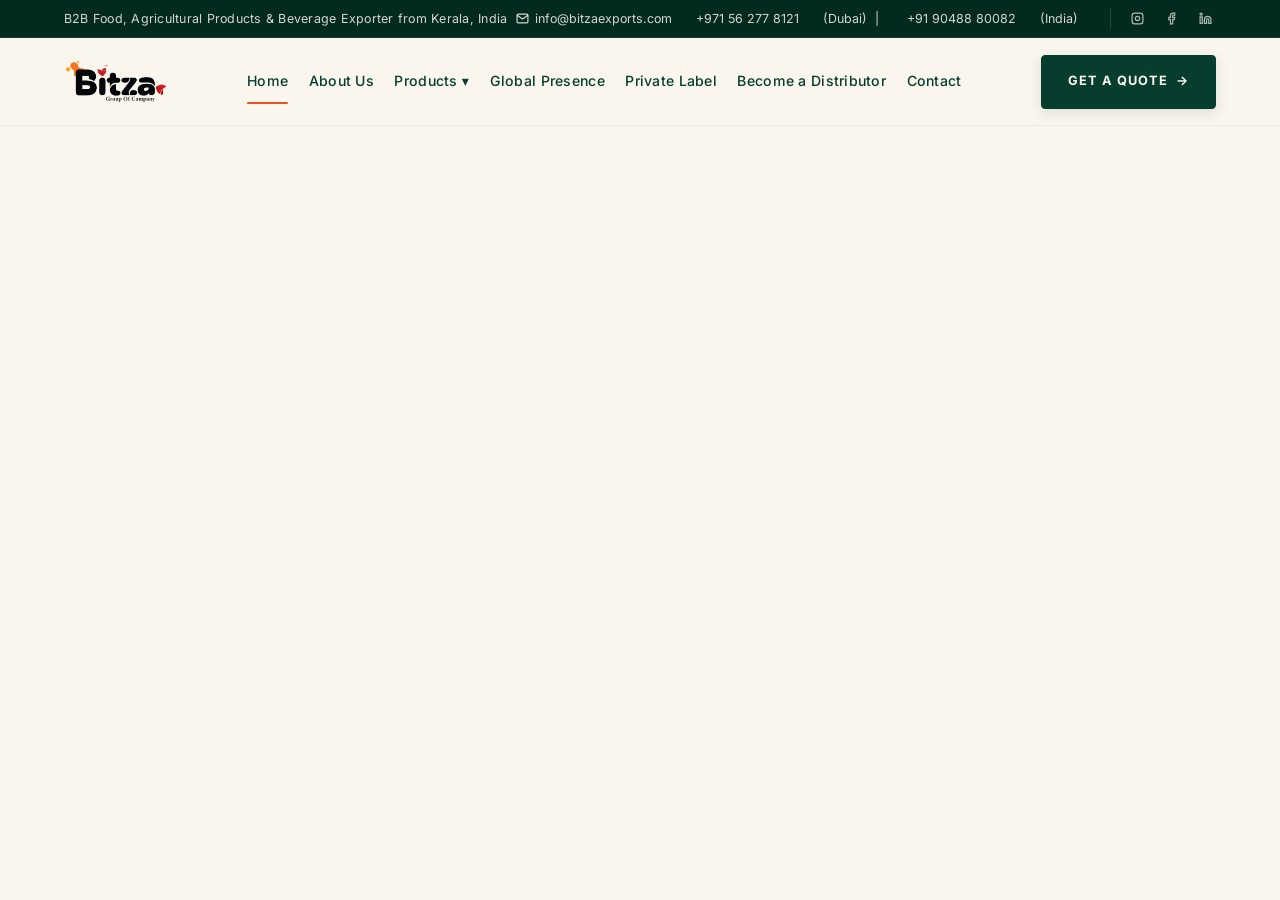
==== commit 0f5d550c: "Convert hero to 100% single full-bleed photographic hero banner with overlayed text" ====
--- a/index.html
+++ b/index.html
@@ -110,12 +110,13 @@
     <div style="margin-top: 2rem; padding: 0 1.5rem;">
       <a href="contact.html" class="btn btn-hero-primary" style="width: 100%; text-align: center;">GET A QUOTE <span class="arrow">→</span></a>
     </div>
-  </div>
-
-  <!-- SECTION 01: HERO -->
+    <!-- SECTION 01: HERO (SINGLE FULL-BLEED PHOTOGRAPHIC HERO BANNER) -->
   <section class="hero-editorial" id="hero">
-    <div class="hero-split-wrapper">
-      
+    <div class="hero-bg-layer">
+      <img src="productshero/products_hero_v4.jpg" alt="Bitza Premium Food and Beverage Products Hero Photography" class="hero-bg-full-img" nopin="nopin" data-pin-no-hover="true">
+    </div>
+
+    <div class="hero-content-wrapper">
       <!-- Left Side Content -->
       <div class="hero-left-content">
         <span class="hero-eyebrow">PREMIUM INDIAN FOOD &amp; BEVERAGES</span>
@@ -169,12 +170,6 @@
           </div>
         </div>
       </div>
-
-      <!-- Right Side Visual Photography -->
-      <div class="hero-right-visual">
-        <img src="productshero/products_hero_v4.jpg" alt="Bitza Premium Food and Beverage Products Hero Photography" class="hero-product-img" nopin="nopin" data-pin-no-hover="true">
-      </div>
-
     </div>
   </section>
 
--- a/css/style.css
+++ b/css/style.css
@@ -492,39 +492,63 @@
 }
 
 /* ==========================================================================
-   3. HERO — COMPACT EDITORIAL SPLIT COMPOSITION
+   3. HERO — SINGLE FULL-BLEED PHOTOGRAPHIC HERO BANNER
    ========================================================================== */
 .hero-editorial {
-  background-color: var(--color-ivory);
   position: relative;
+  width: 100%;
+  min-height: 600px;
+  max-height: 660px;
   overflow: hidden;
+  display: flex;
+  align-items: center;
+  margin: 0;
   padding: 0;
-  margin: 0;
-}
-
-.hero-split-wrapper {
-  display: grid;
-  grid-template-columns: 44% 56%;
-  min-height: 580px;
-  max-height: 640px;
-  align-items: stretch;
+  background: transparent;
+}
+
+.hero-bg-layer {
+  position: absolute;
+  top: 0;
+  left: 0;
+  width: 100%;
+  height: 100%;
+  z-index: 1;
+  pointer-events: none;
+}
+
+.hero-bg-full-img {
+  width: 100%;
+  height: 100%;
+  object-fit: cover;
+  object-position: center right;
+  display: block;
+}
+
+.hero-content-wrapper {
   position: relative;
+  z-index: 5;
   width: 100%;
   max-width: 1540px;
   margin: 0 auto;
+  padding: 3rem clamp(1.5rem, 4.5vw, 4.5rem);
+  box-sizing: border-box;
+  display: flex;
+  align-items: center;
+}
+
+/* Left Side Content Over Background */
+.hero-left-content {
+  width: 100%;
+  max-width: 580px;
   padding: 0;
-}
-
-/* Left Side Content (~38% width) */
-.hero-left-content {
-  padding-left: clamp(1.5rem, 4.5vw, 4.5rem);
-  padding-right: 1.5rem;
-  padding-top: 1.5rem;
-  padding-bottom: 1.5rem;
-  z-index: 5;
+  background: transparent !important;
+  box-shadow: none !important;
+  border: none !important;
   display: flex;
   flex-direction: column;
   justify-content: center;
+  z-index: 5;
 }
 
 .hero-eyebrow {
@@ -2405,11 +2429,9 @@
 }
 
 @media (max-width: 992px) {
-
-  .hero-split-wrapper {
-    grid-template-columns: 44% 56%;
-    min-height: 480px;
-    max-height: 560px;
+  .hero-editorial {
+    min-height: 520px;
+    max-height: 580px;
   }
 
   .products-horizontal-grid {
@@ -2423,21 +2445,19 @@
 
 @media (max-width: 768px) {
   .hero-editorial {
-    padding: 0 0 2rem 0;
-  }
-
-  .hero-split-wrapper {
-    display: flex;
-    flex-direction: column;
-    min-height: auto;
+    min-height: 500px;
     max-height: none;
+    padding: 0;
+  }
+
+  .hero-content-wrapper {
+    padding: 2rem 1.25rem;
   }
 
   .hero-left-content {
-    padding-left: 1.5rem;
-    padding-right: 1.5rem;
-    padding-bottom: 1.5rem;
     width: 100%;
+    max-width: 100%;
+    padding: 0;
   }
 
   .hero-serif-headline {
@@ -4816,19 +4836,18 @@
   /* Hero Section Mobile Optimization */
   .hero-editorial {
     padding: 0 !important;
-  }
-
-  .hero-split-wrapper {
-    display: flex !important;
-    flex-direction: column !important;
-    min-height: auto !important;
-    max-height: none !important;
+    min-height: 520px !important;
+  }
+
+  .hero-content-wrapper {
+    padding: 2.2rem 1.25rem !important;
     width: 100% !important;
   }
 
   .hero-left-content {
     width: 100% !important;
-    padding: 2rem 1.25rem 1.8rem 1.25rem !important;
+    max-width: 100% !important;
+    padding: 0 !important;
     box-sizing: border-box !important;
   }
 
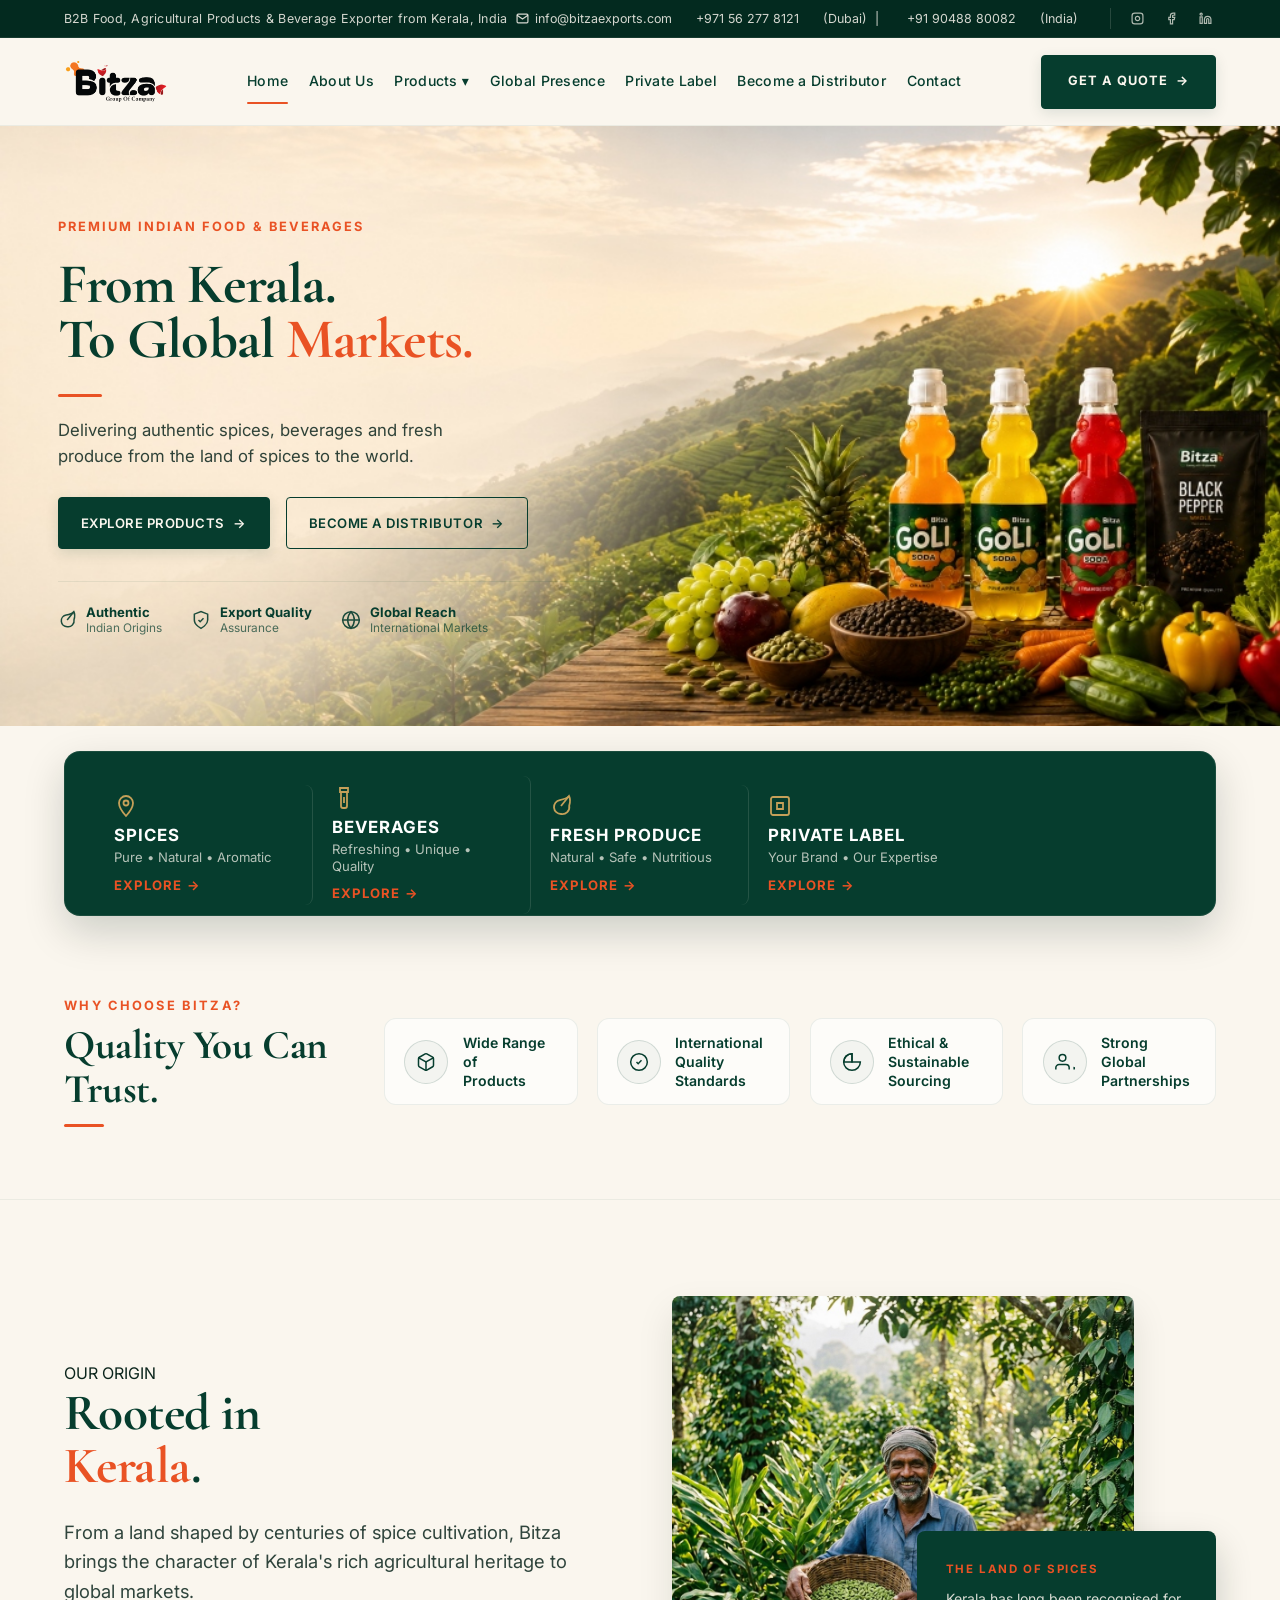
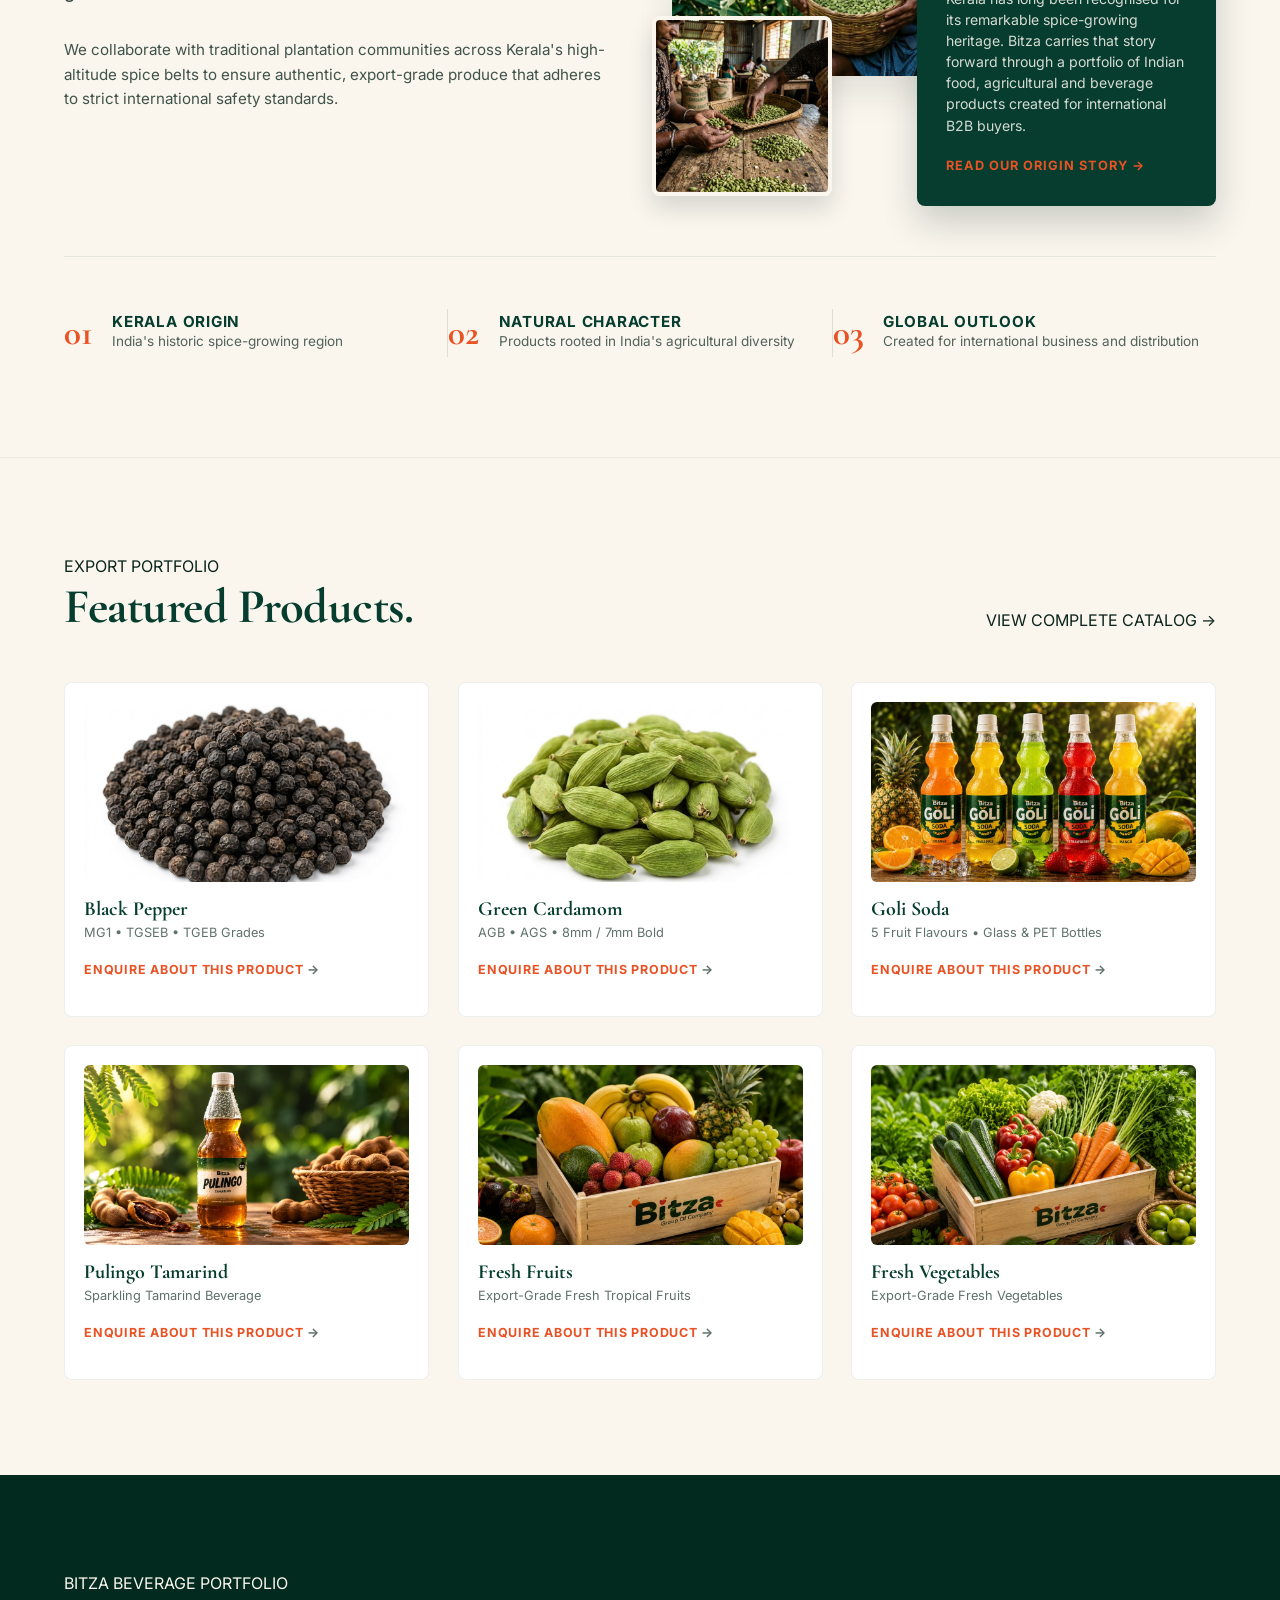
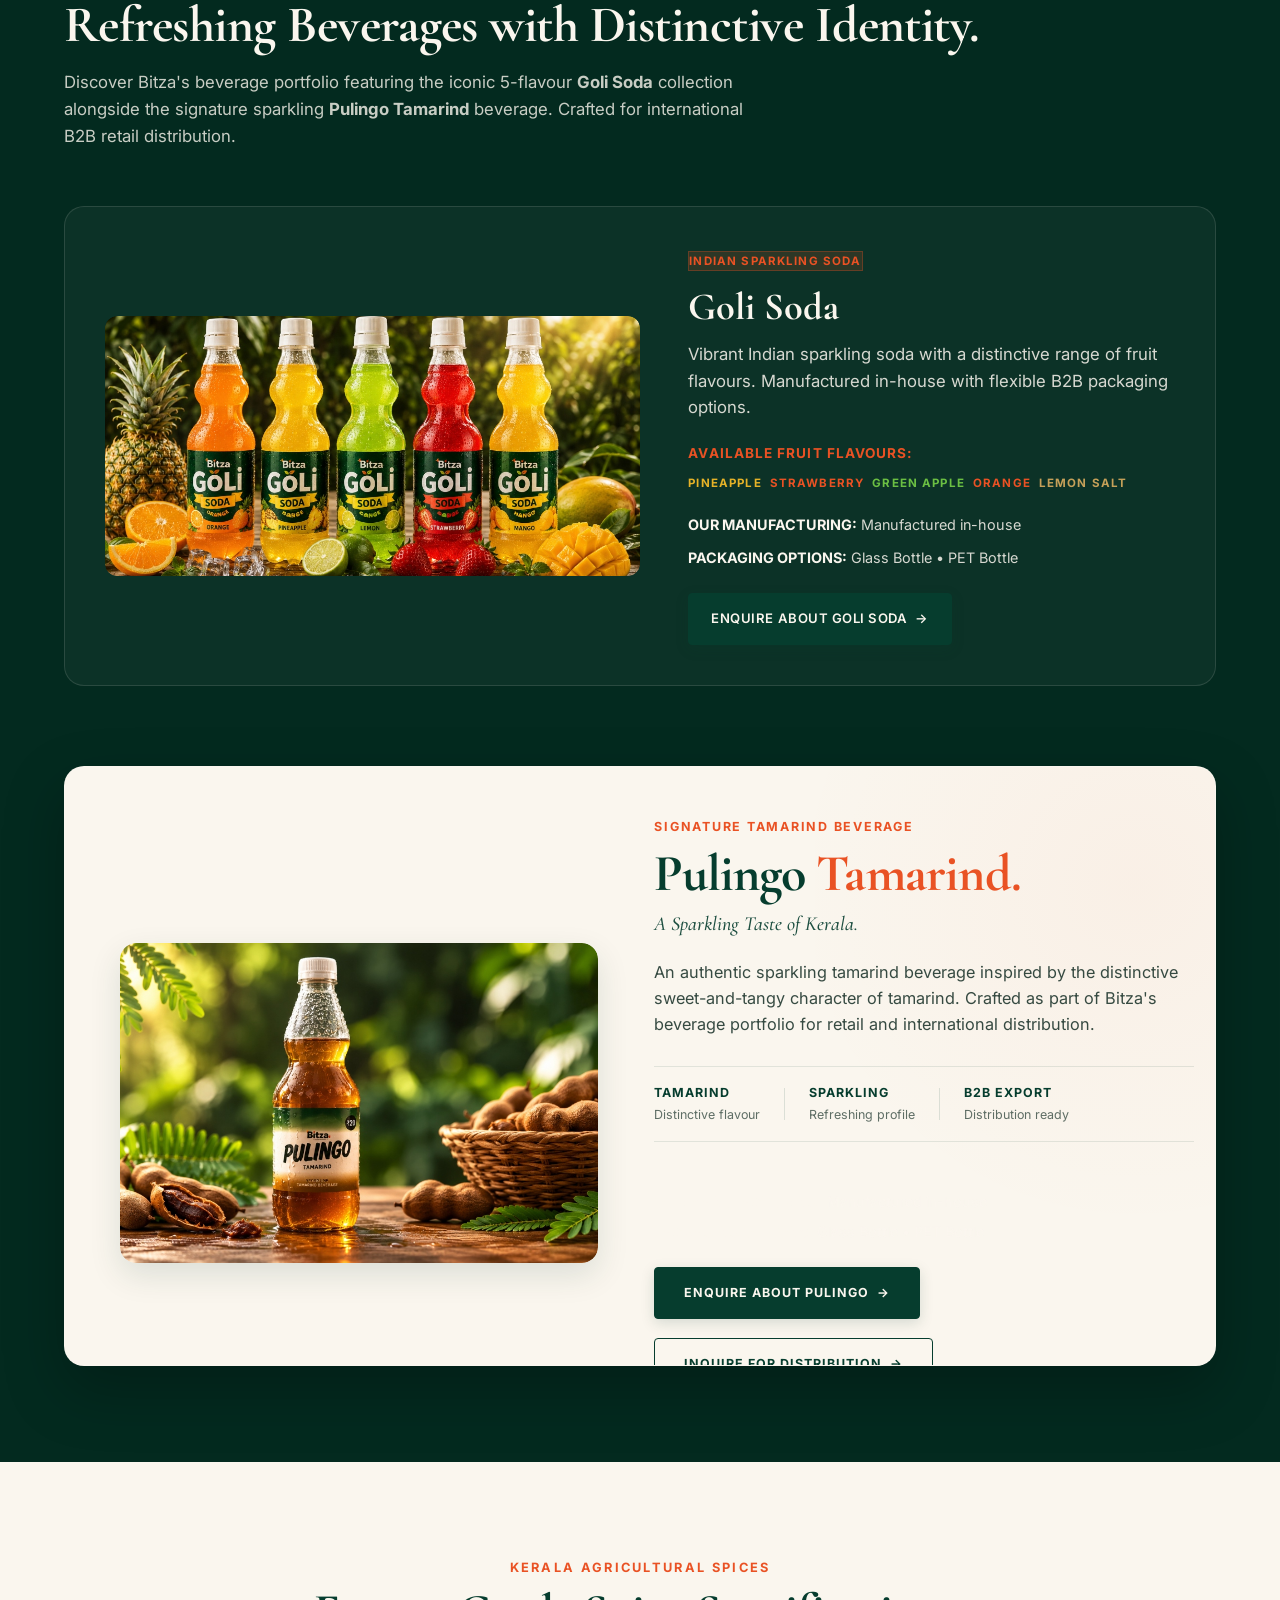
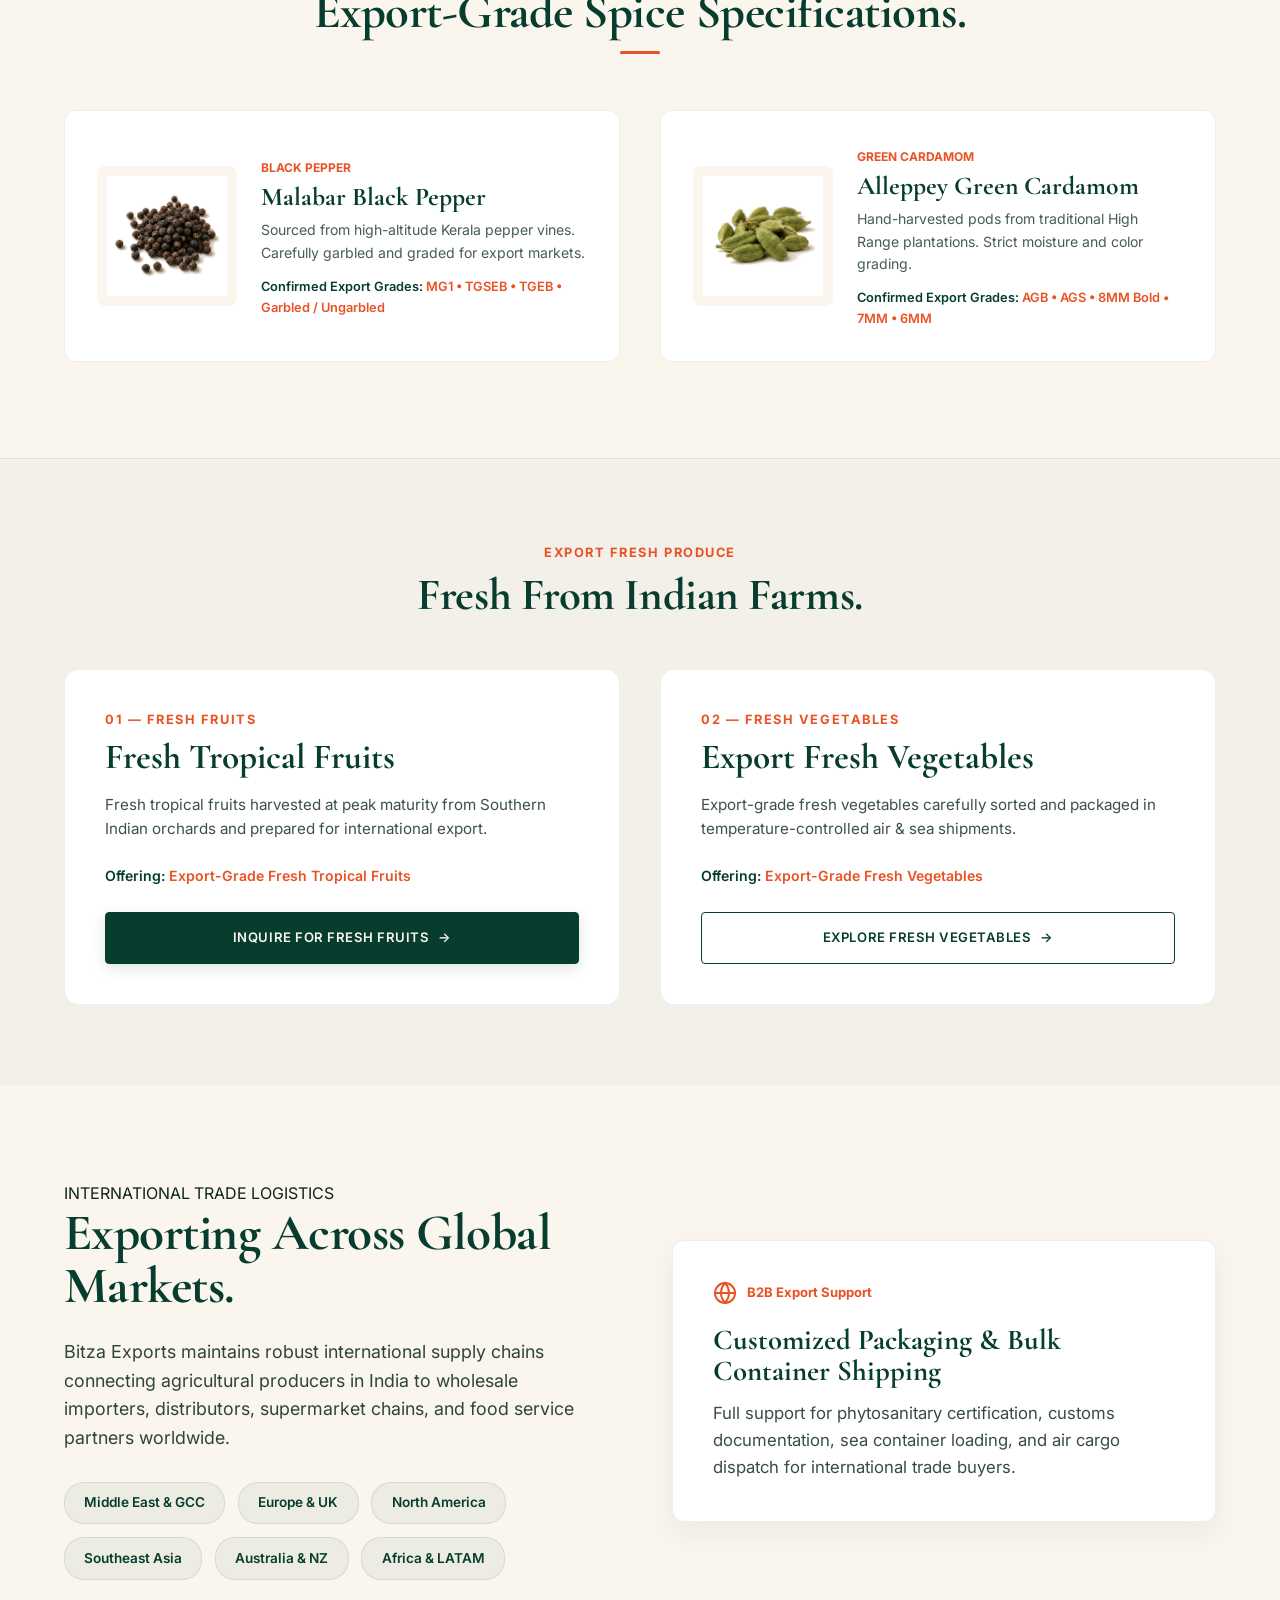
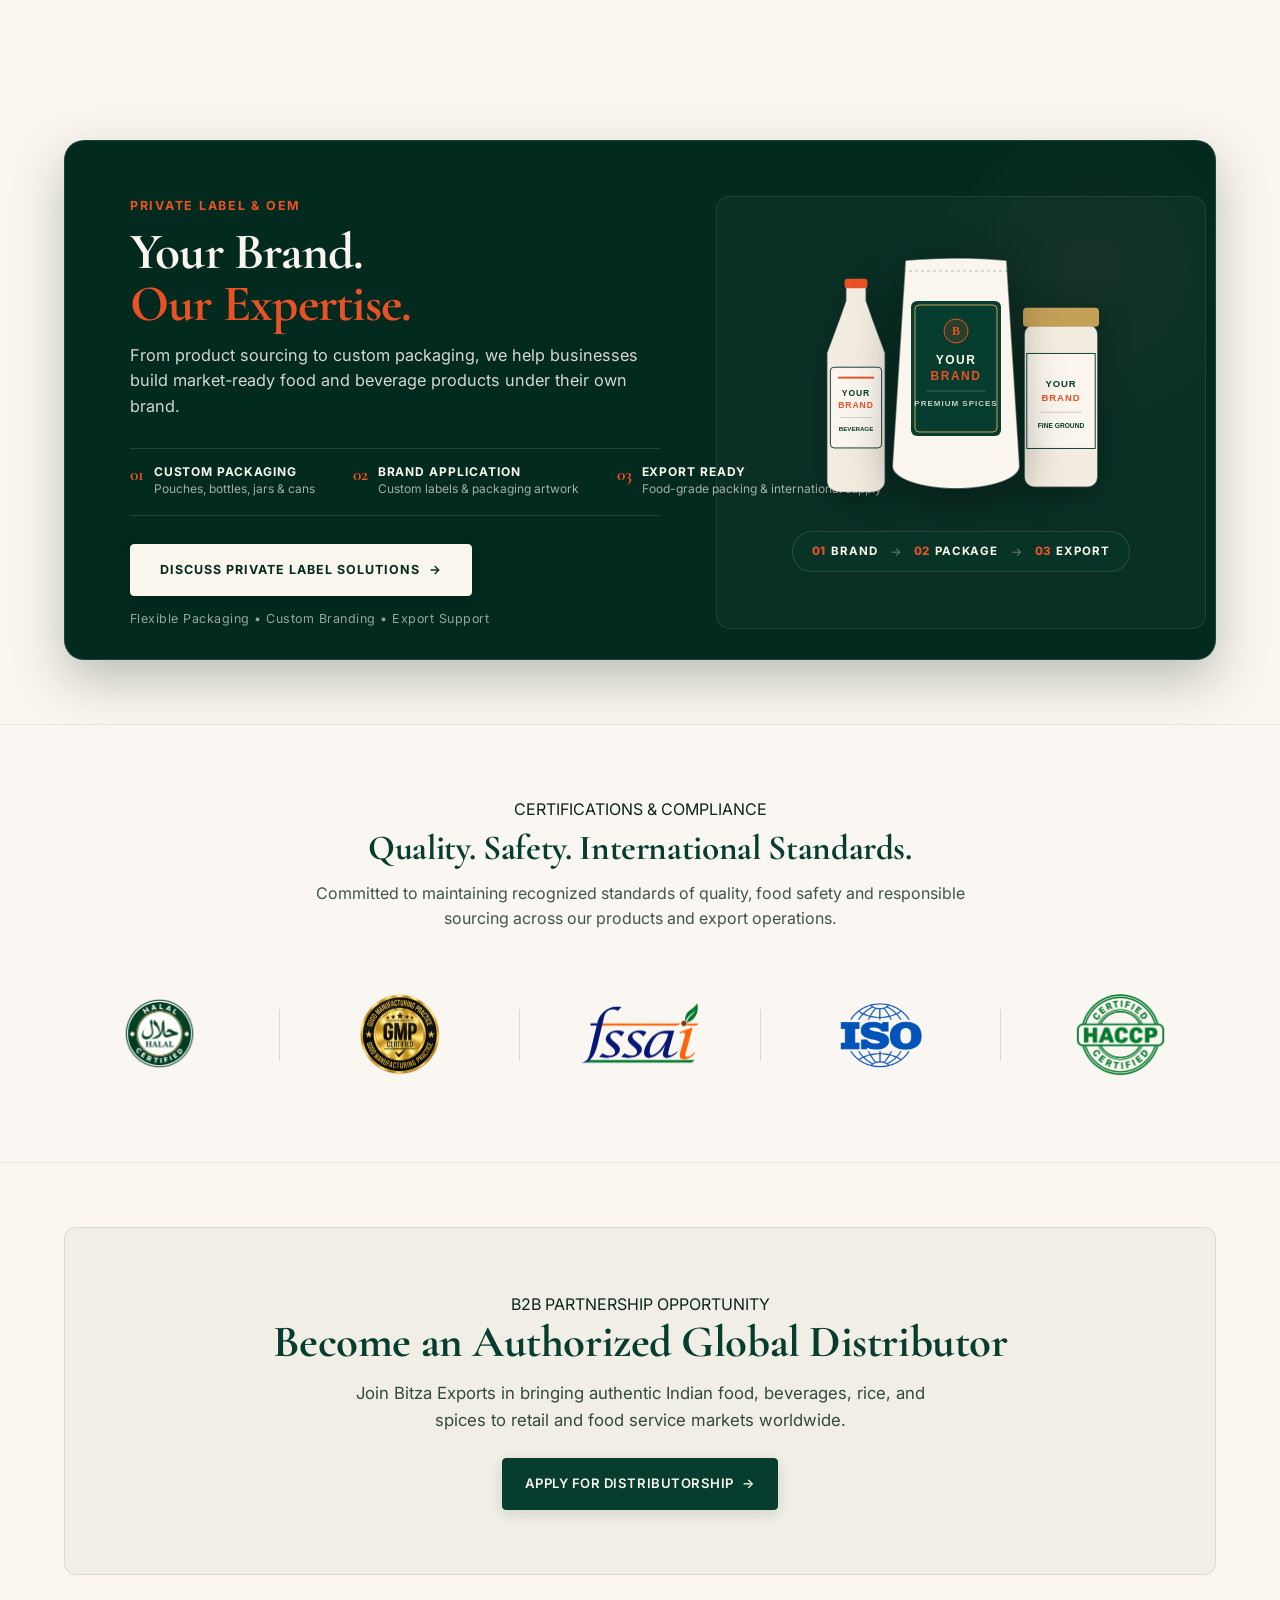
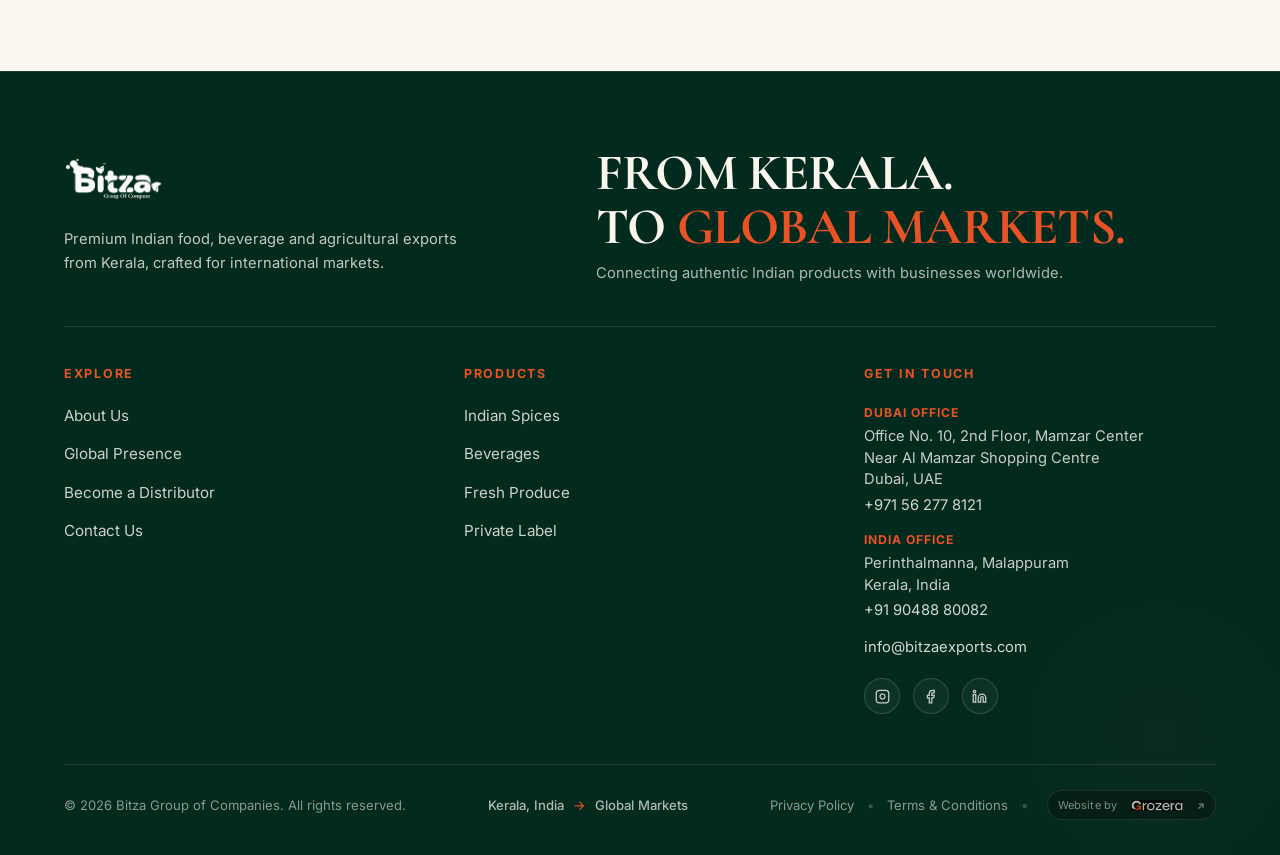
==== commit 8b8498b8: "Fix closing tag for mobilePanel so full-bleed hero displays on desktop" ====
--- a/index.html
+++ b/index.html
@@ -110,7 +110,9 @@
     <div style="margin-top: 2rem; padding: 0 1.5rem;">
       <a href="contact.html" class="btn btn-hero-primary" style="width: 100%; text-align: center;">GET A QUOTE <span class="arrow">→</span></a>
     </div>
-    <!-- SECTION 01: HERO (SINGLE FULL-BLEED PHOTOGRAPHIC HERO BANNER) -->
+  </div>
+
+  <!-- SECTION 01: HERO (SINGLE FULL-BLEED PHOTOGRAPHIC HERO BANNER) -->
   <section class="hero-editorial" id="hero">
     <div class="hero-bg-layer">
       <img src="productshero/products_hero_v4.jpg" alt="Bitza Premium Food and Beverage Products Hero Photography" class="hero-bg-full-img" nopin="nopin" data-pin-no-hover="true">
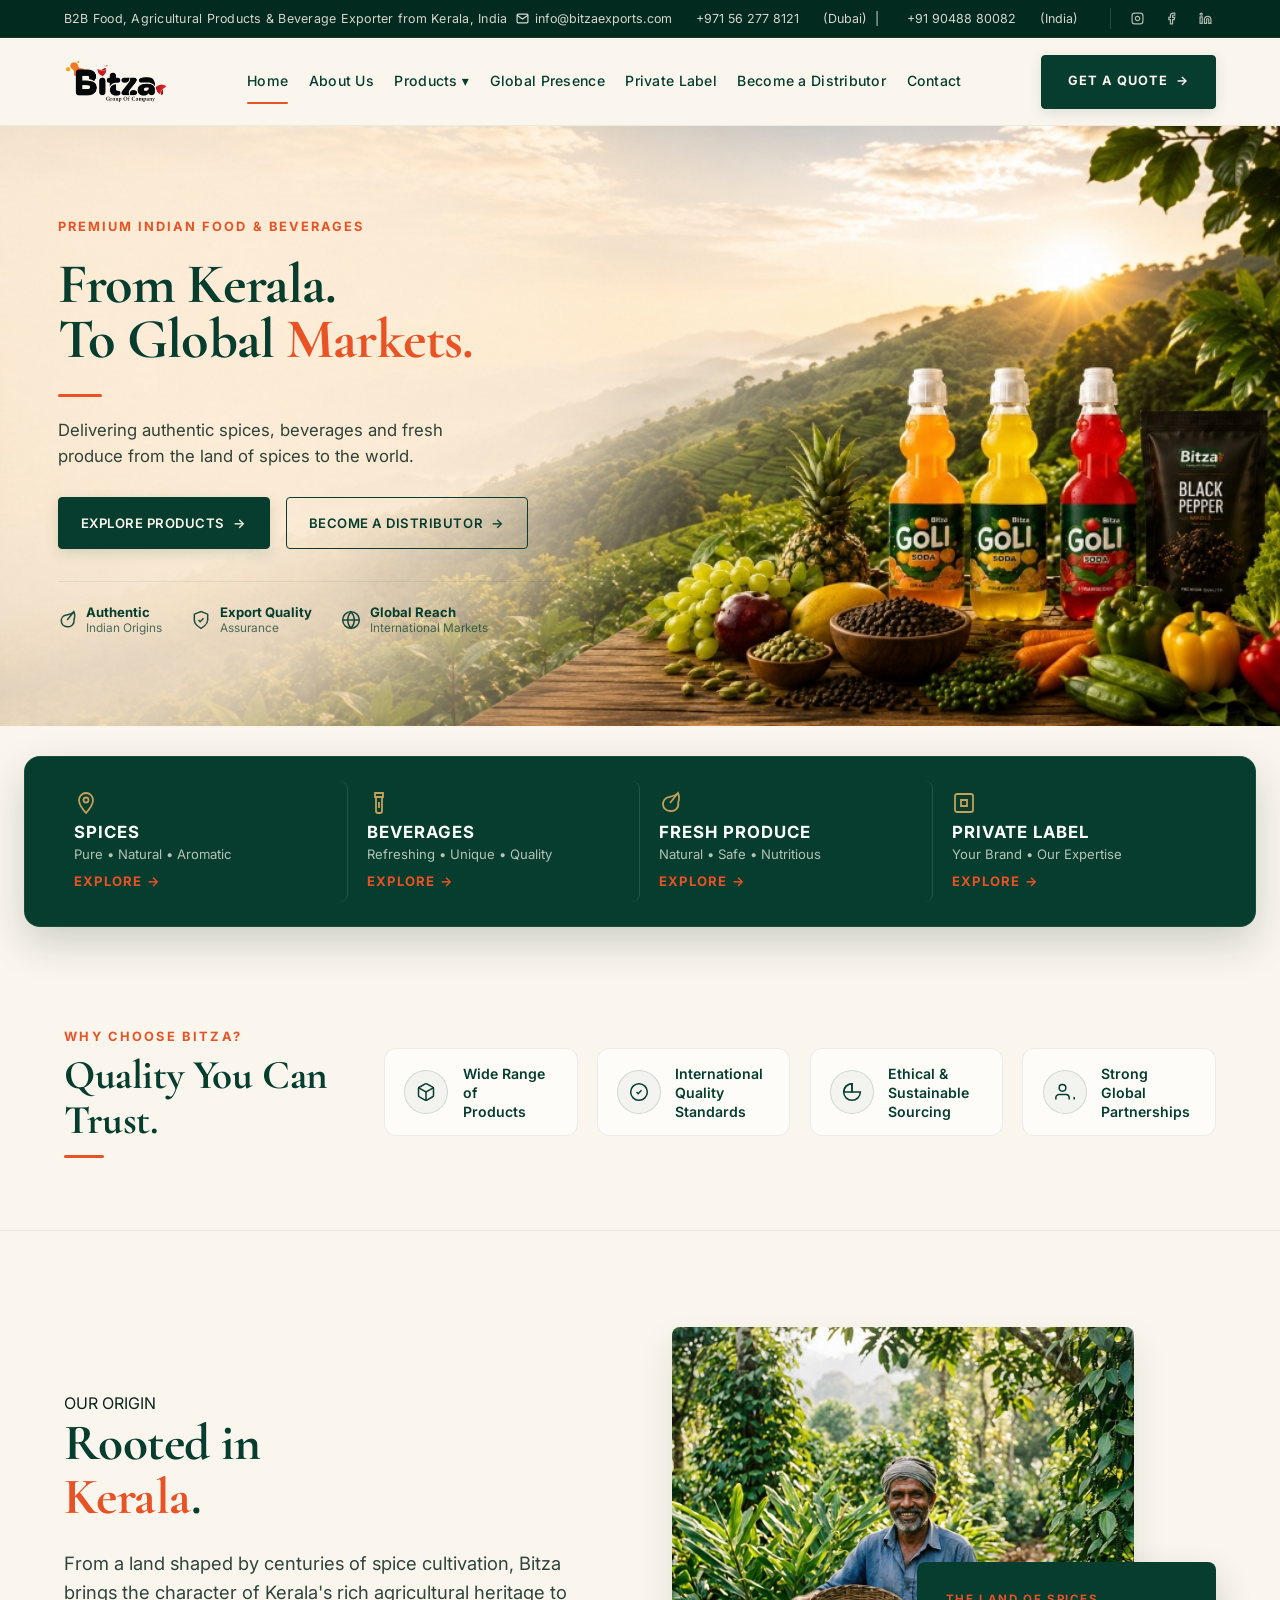
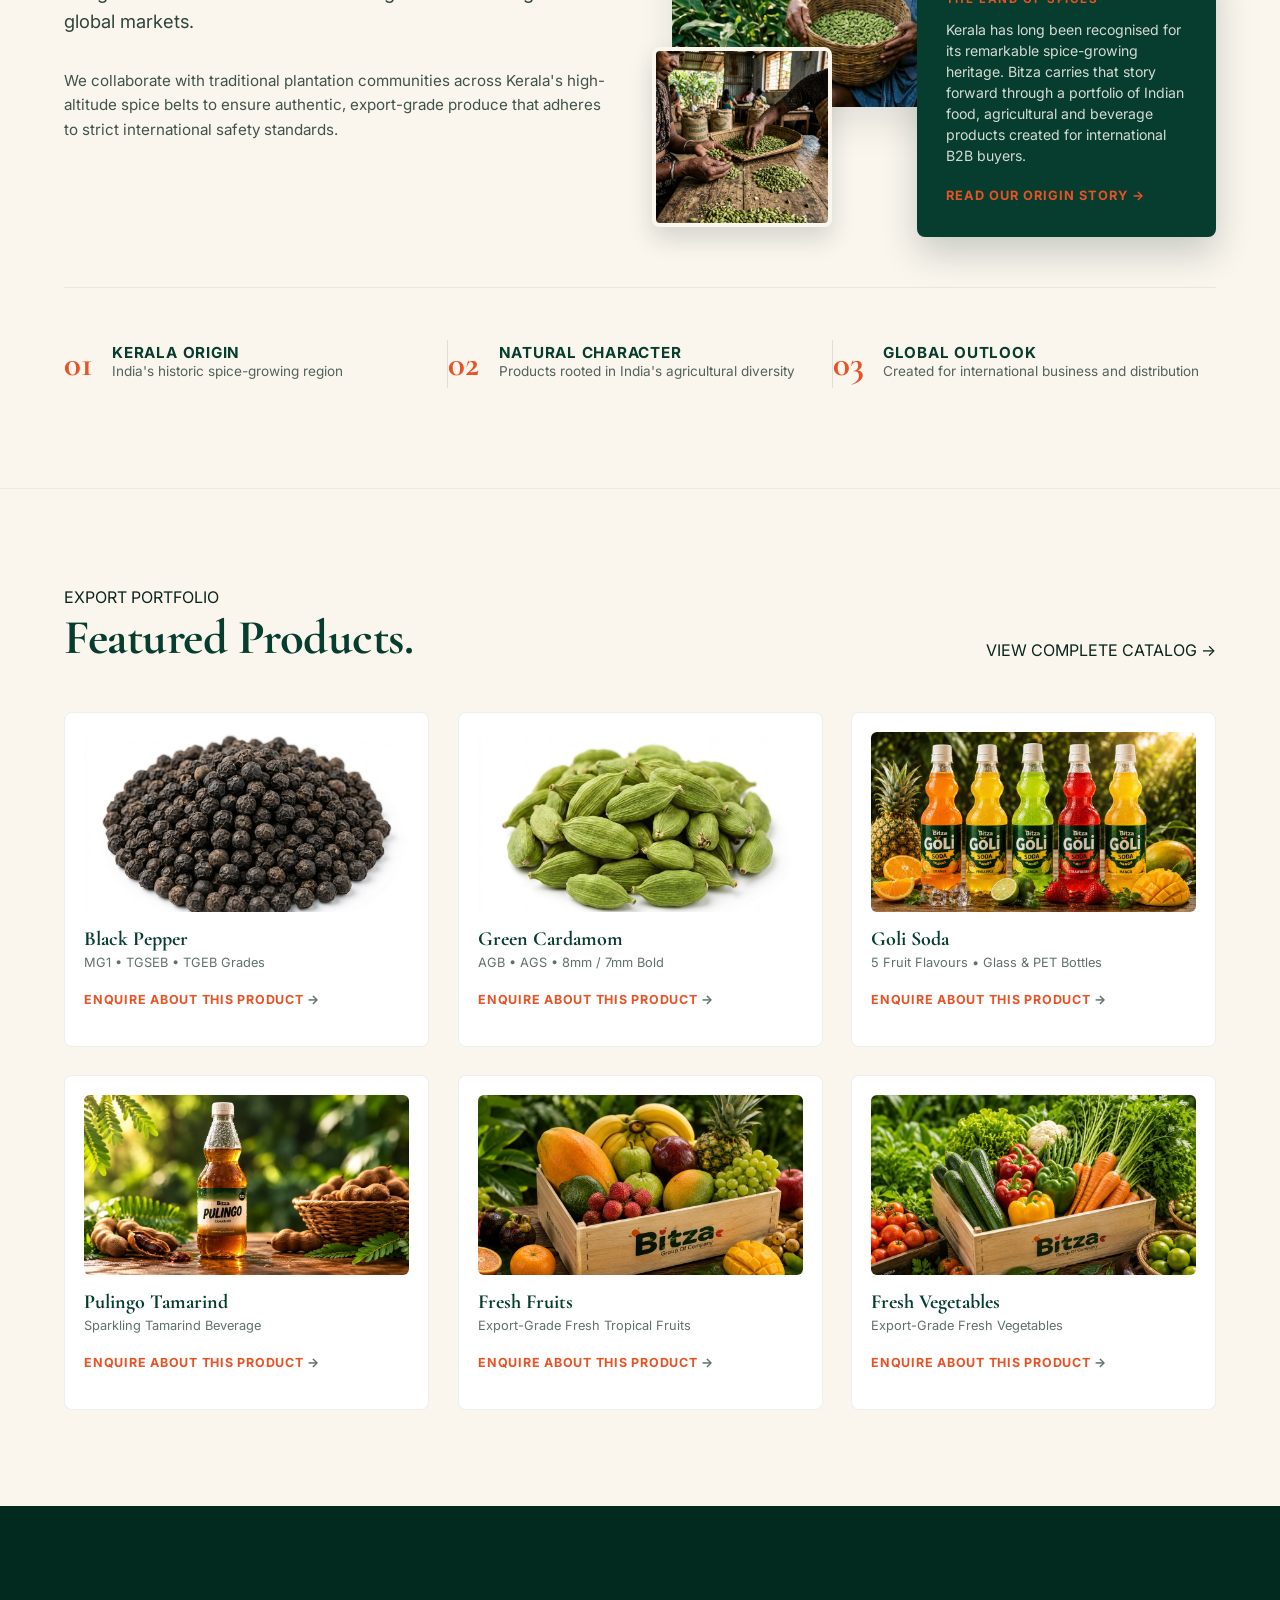
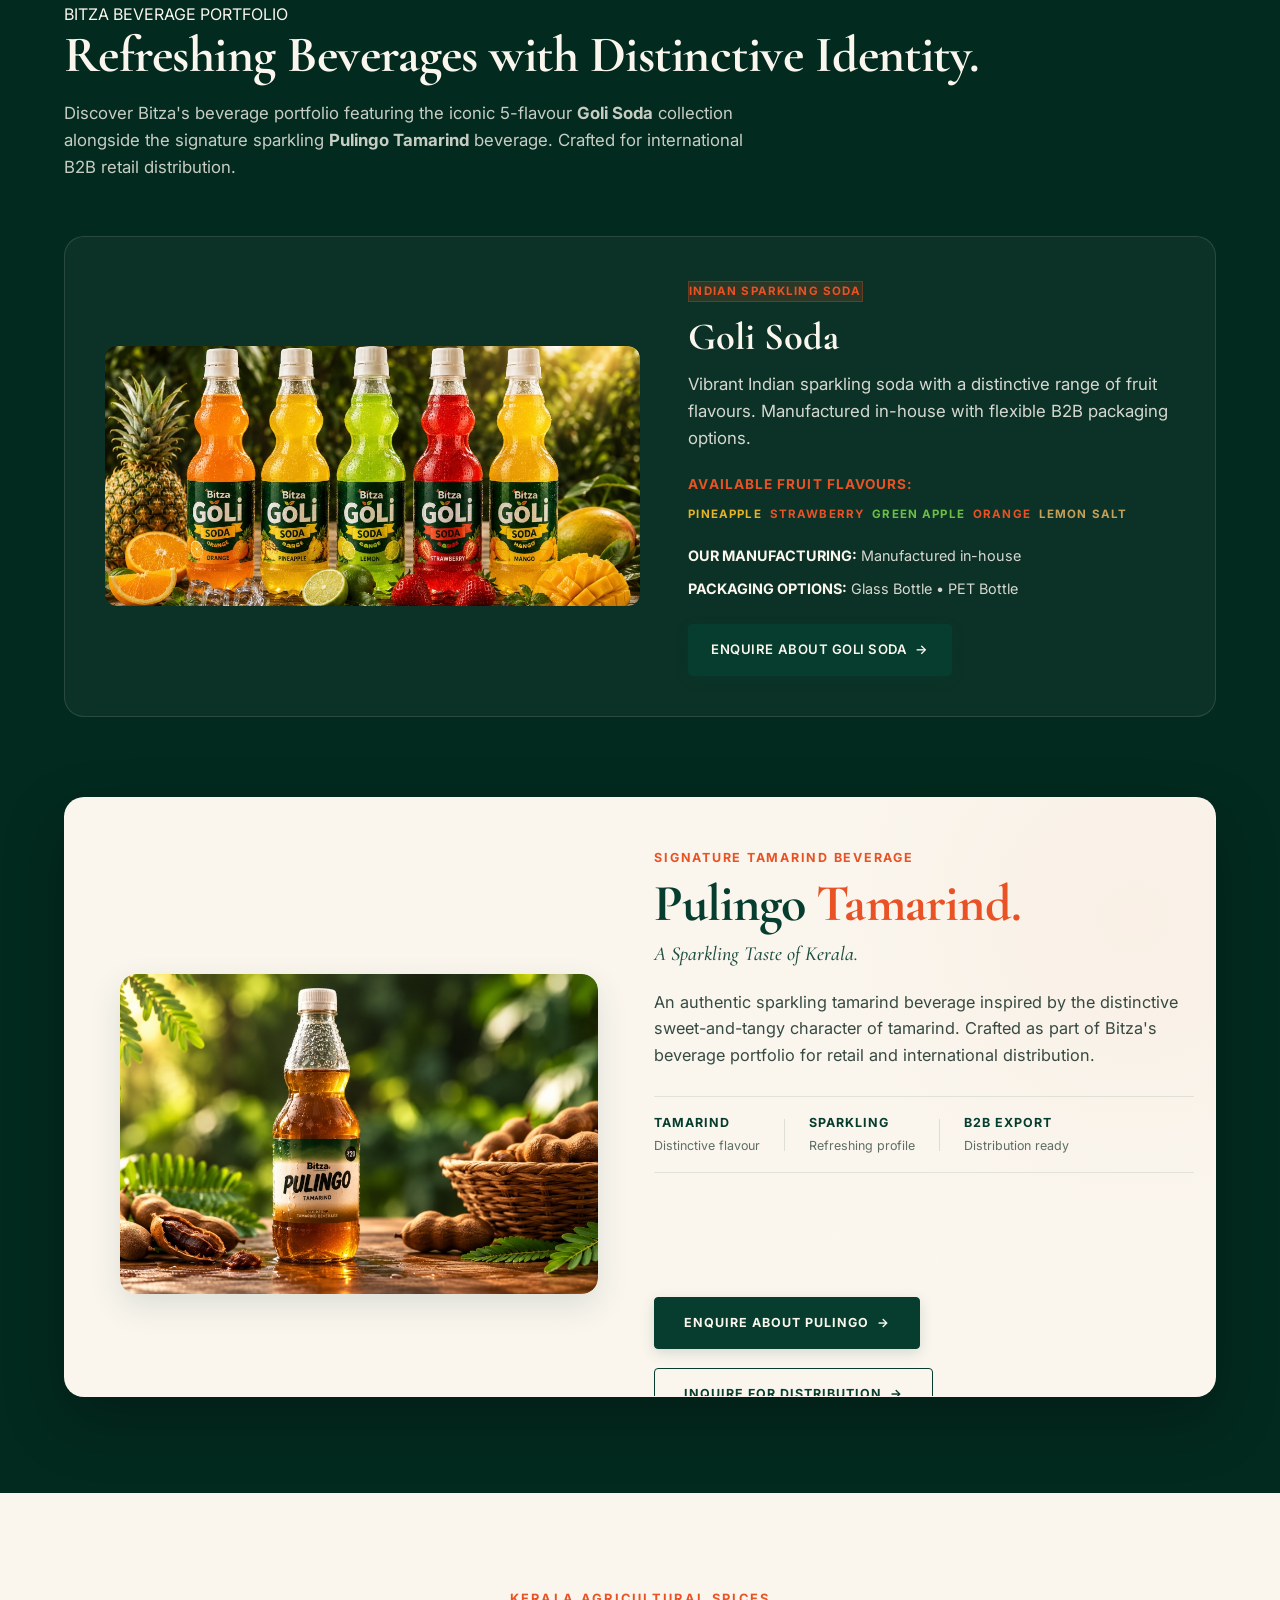
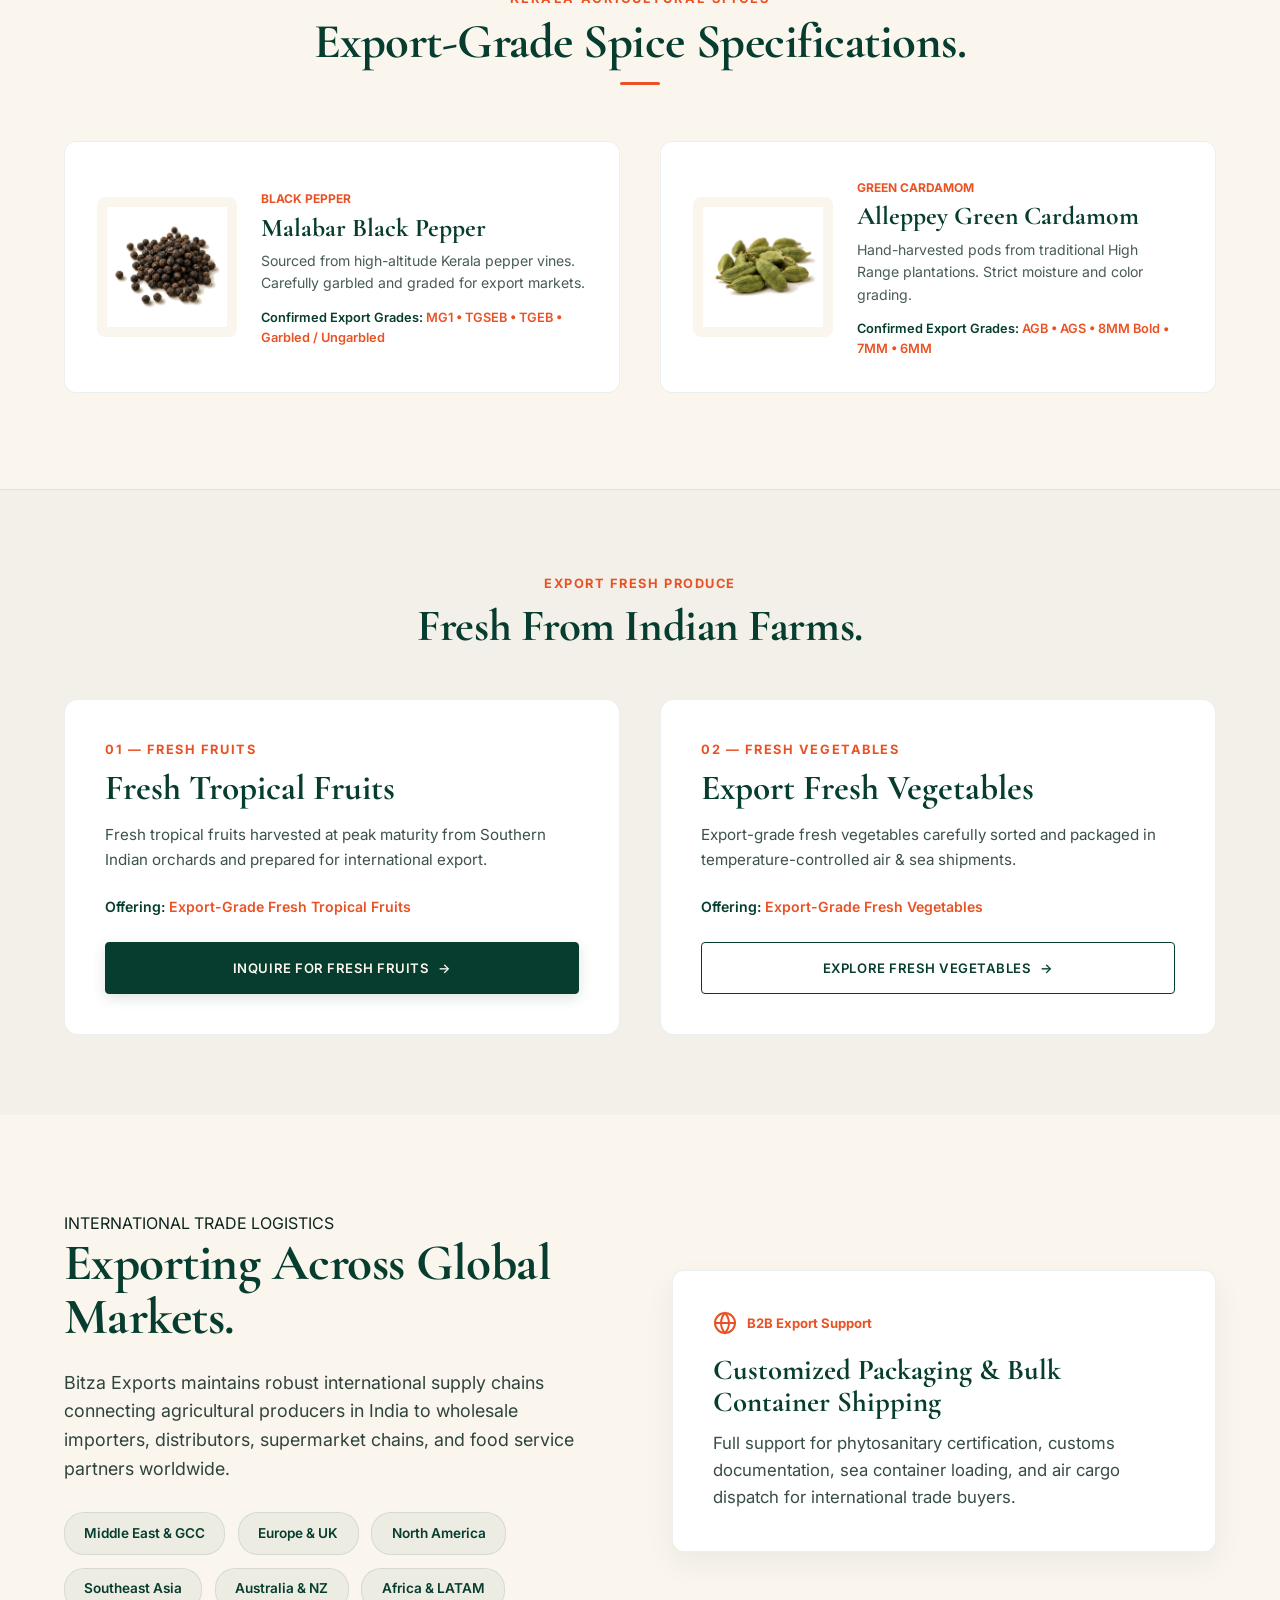
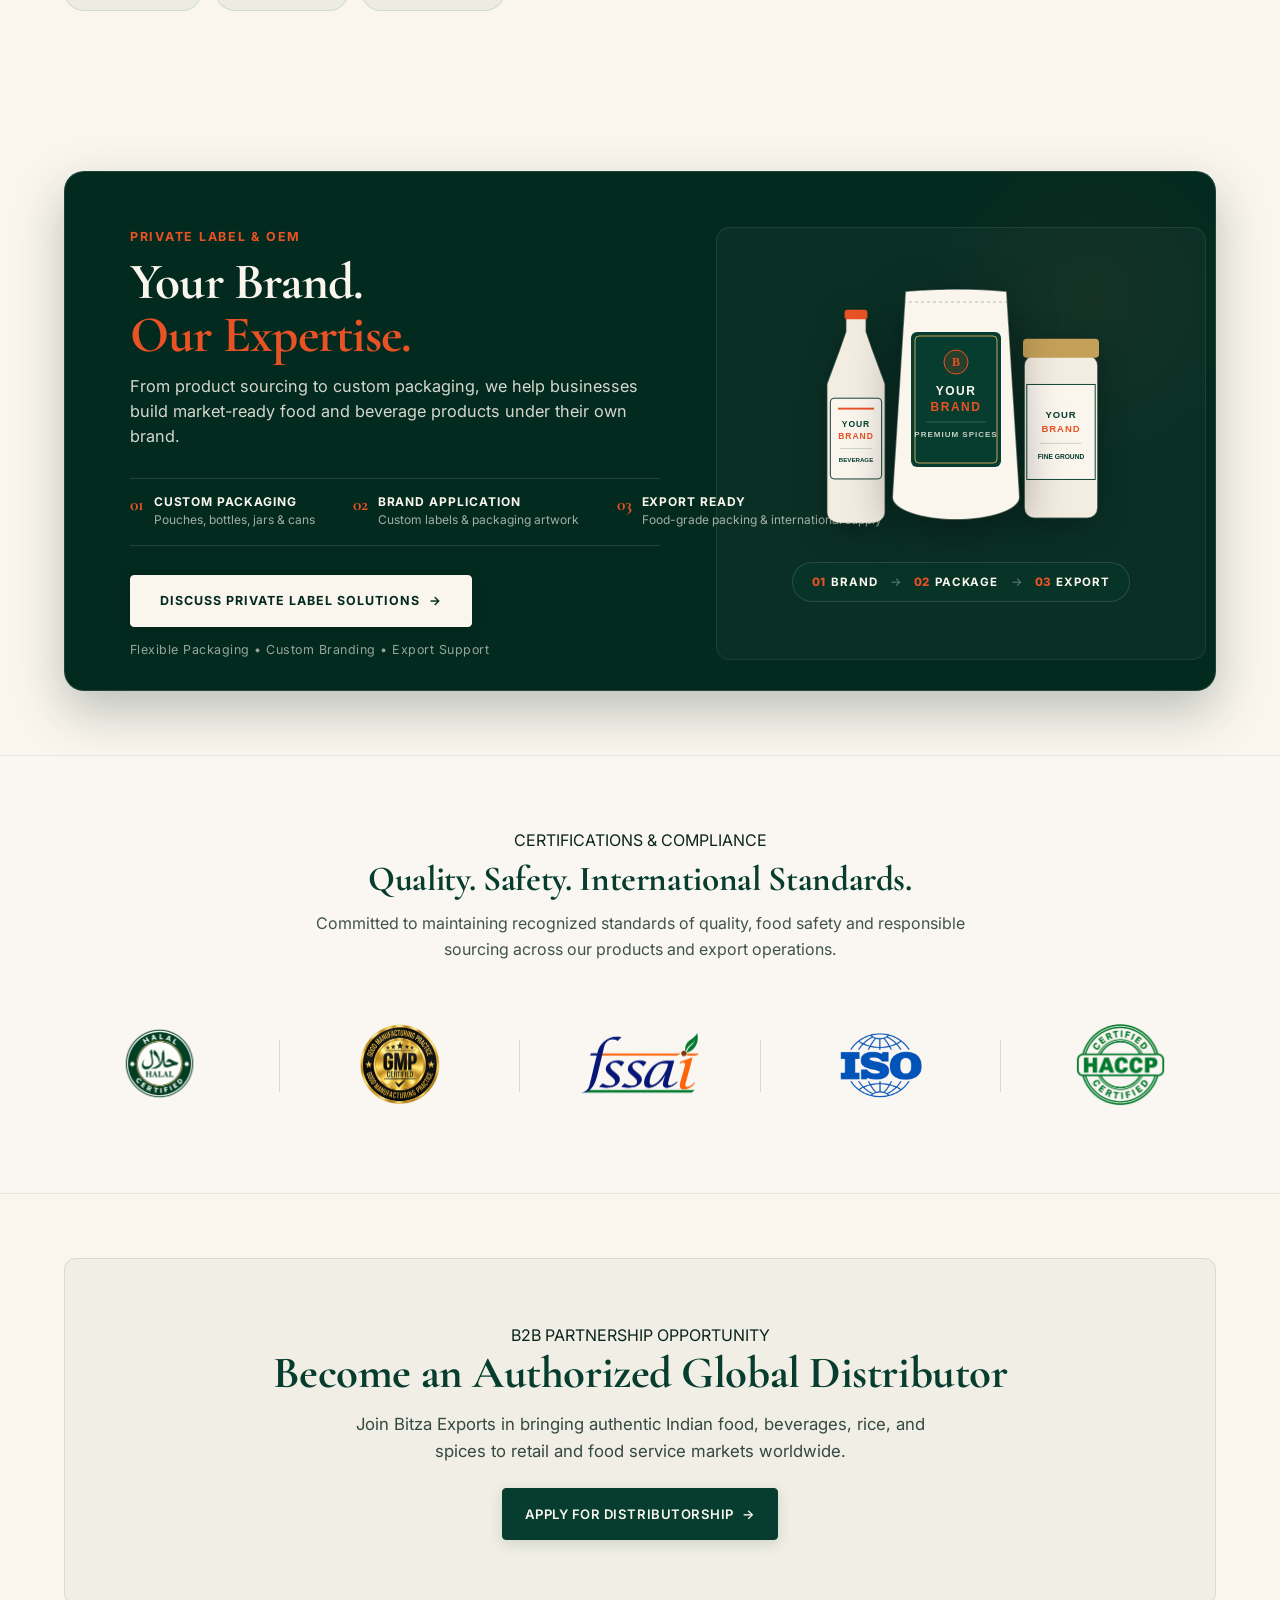
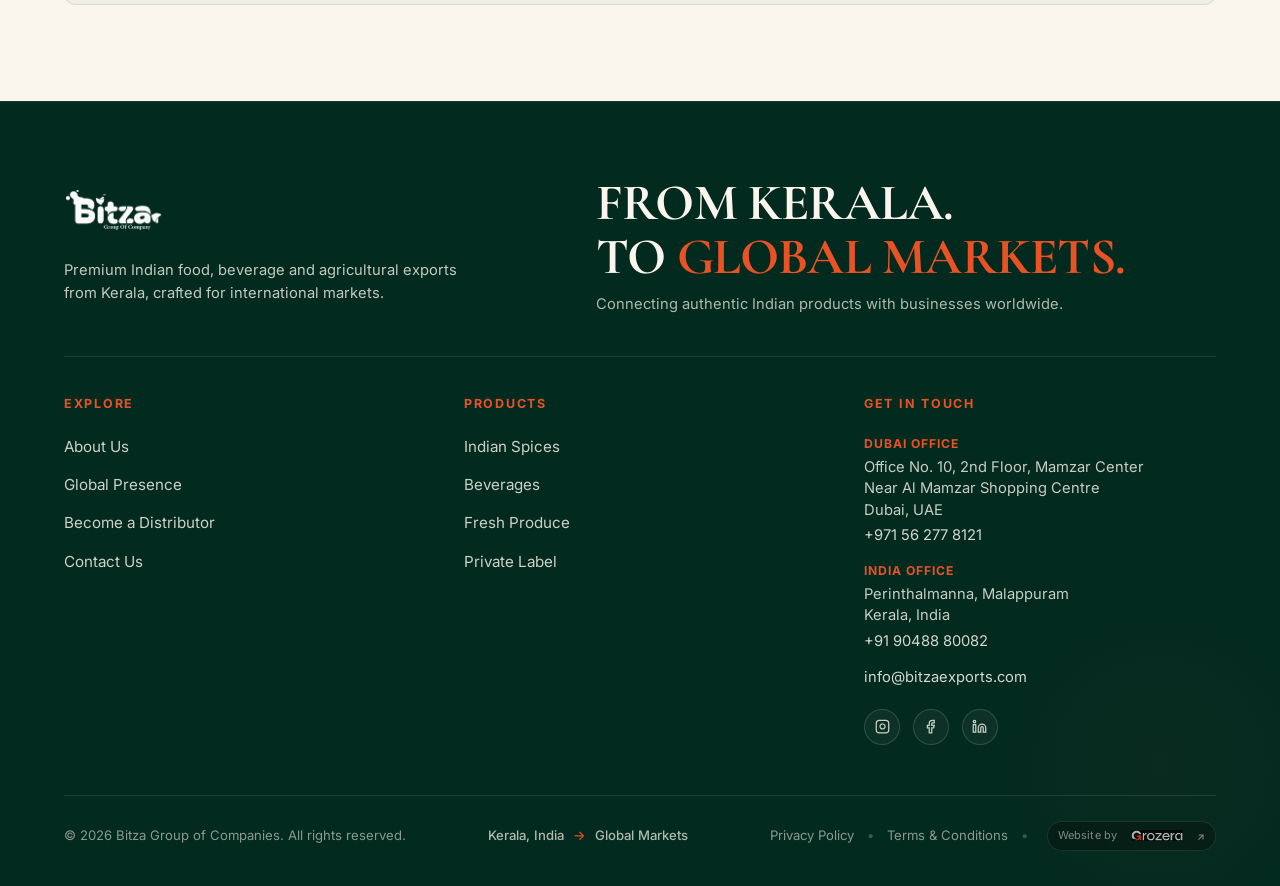
==== commit e6148be5: "Update mobile hero to clean stacked layout: Heading -> Description -> Buttons -> Full Product Image " ====
--- a/index.html
+++ b/index.html
@@ -139,6 +139,11 @@
           <a href="distributor.html" class="btn btn-hero-secondary">BECOME A DISTRIBUTOR <span class="arrow">→</span></a>
         </div>
 
+        <!-- Full Product Hero Image for Mobile Layout -->
+        <div class="hero-mobile-img-wrapper">
+          <img src="productshero/products_hero_v4.jpg" alt="Bitza Premium Food and Beverage Products Hero Photography" class="hero-mobile-img" nopin="nopin" data-pin-no-hover="true">
+        </div>
+
         <!-- Trust Indicators -->
         <div class="hero-trust-bar">
           <div class="trust-item">
--- a/css/style.css
+++ b/css/style.css
@@ -549,6 +549,10 @@
   flex-direction: column;
   justify-content: center;
   z-index: 5;
+}
+
+.hero-mobile-img-wrapper {
+  display: none;
 }
 
 .hero-eyebrow {
@@ -751,26 +755,35 @@
 }
 
 /* ==========================================================================
-   6. CATEGORY NAVIGATION BAR (25PX BREATHING ROOM ABOVE - 1 ROW STRIP)
+   6. CATEGORY NAVIGATION BAR (BALANCED CENTERED ROW STRIP)
    ========================================================================== */
 .category-nav-section {
   position: relative;
   z-index: 10;
-  margin-top: 25px;
+  margin-top: 30px;
+  margin-bottom: 20px;
   padding: 0;
+}
+
+.category-nav-section .container {
+  max-width: 1380px;
+  margin: 0 auto;
+  padding: 0 1.5rem;
 }
 
 .category-bar-container {
   display: grid;
-  grid-template-columns: repeat(5, 1fr);
+  grid-template-columns: repeat(4, 1fr);
   background-color: var(--color-forest);
   border-radius: 16px;
   padding: 24px 30px;
   align-items: center;
   box-shadow: 0 16px 40px rgba(0, 30, 20, 0.18);
   border: 1px solid rgba(250, 246, 238, 0.08);
-  min-height: 145px;
-  max-height: 165px;
+  min-height: 140px;
+  margin: 0 auto;
+  width: 100%;
+  box-sizing: border-box;
 }
 
 .category-bar-item {
@@ -2404,17 +2417,17 @@
 
 @media (max-width: 1100px) and (min-width: 768px) {
   .category-bar-container {
-    grid-template-columns: repeat(3, 1fr);
+    grid-template-columns: repeat(2, 1fr);
     min-height: auto;
     max-height: none;
-    padding: 20px;
-    gap: 1rem;
+    padding: 20px 24px;
+    gap: 1.2rem;
   }
 
   .category-bar-item {
     border-right: none;
     border-bottom: 1px solid rgba(250, 246, 238, 0.1);
-    padding-bottom: 0.8rem;
+    padding: 0.8rem 0;
   }
 }
 
@@ -4835,12 +4848,18 @@
 
   /* Hero Section Mobile Optimization */
   .hero-editorial {
-    padding: 0 !important;
-    min-height: 520px !important;
+    padding: 2.2rem 0 1.5rem 0 !important;
+    min-height: auto !important;
+    max-height: none !important;
+    background-color: var(--color-ivory) !important;
+  }
+
+  .hero-bg-layer {
+    display: none !important;
   }
 
   .hero-content-wrapper {
-    padding: 2.2rem 1.25rem !important;
+    padding: 0 1.25rem !important;
     width: 100% !important;
   }
 
@@ -4848,7 +4867,27 @@
     width: 100% !important;
     max-width: 100% !important;
     padding: 0 !important;
+    display: flex !important;
+    flex-direction: column !important;
     box-sizing: border-box !important;
+  }
+
+  .hero-mobile-img-wrapper {
+    display: block !important;
+    width: 100% !important;
+    margin: 1.8rem 0 1.8rem 0 !important;
+    border-radius: 12px !important;
+    overflow: hidden !important;
+    box-shadow: 0 8px 24px rgba(0, 30, 20, 0.12) !important;
+    background-color: #FAF6EE !important;
+  }
+
+  .hero-mobile-img {
+    width: 100% !important;
+    height: auto !important;
+    display: block !important;
+    object-fit: contain !important;
+    border-radius: 12px !important;
   }
 
   .hero-headline-accent-line {
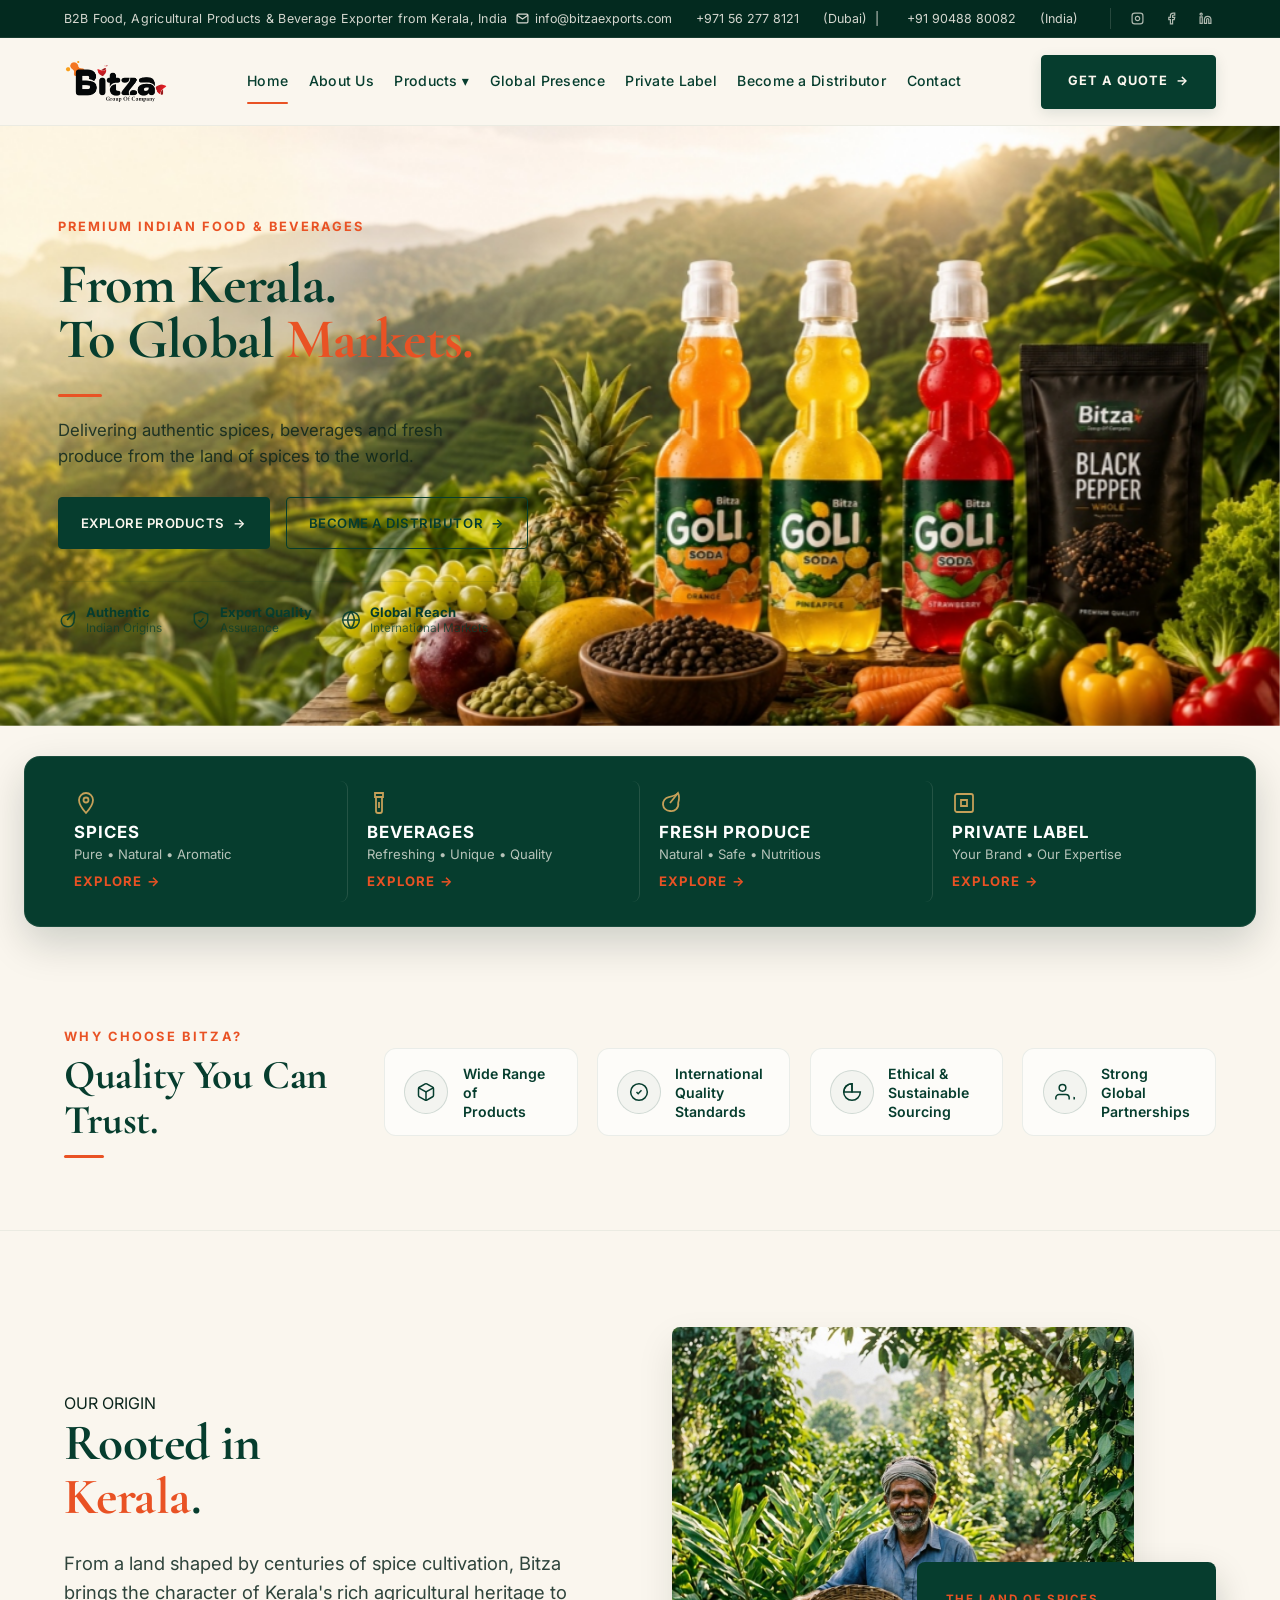
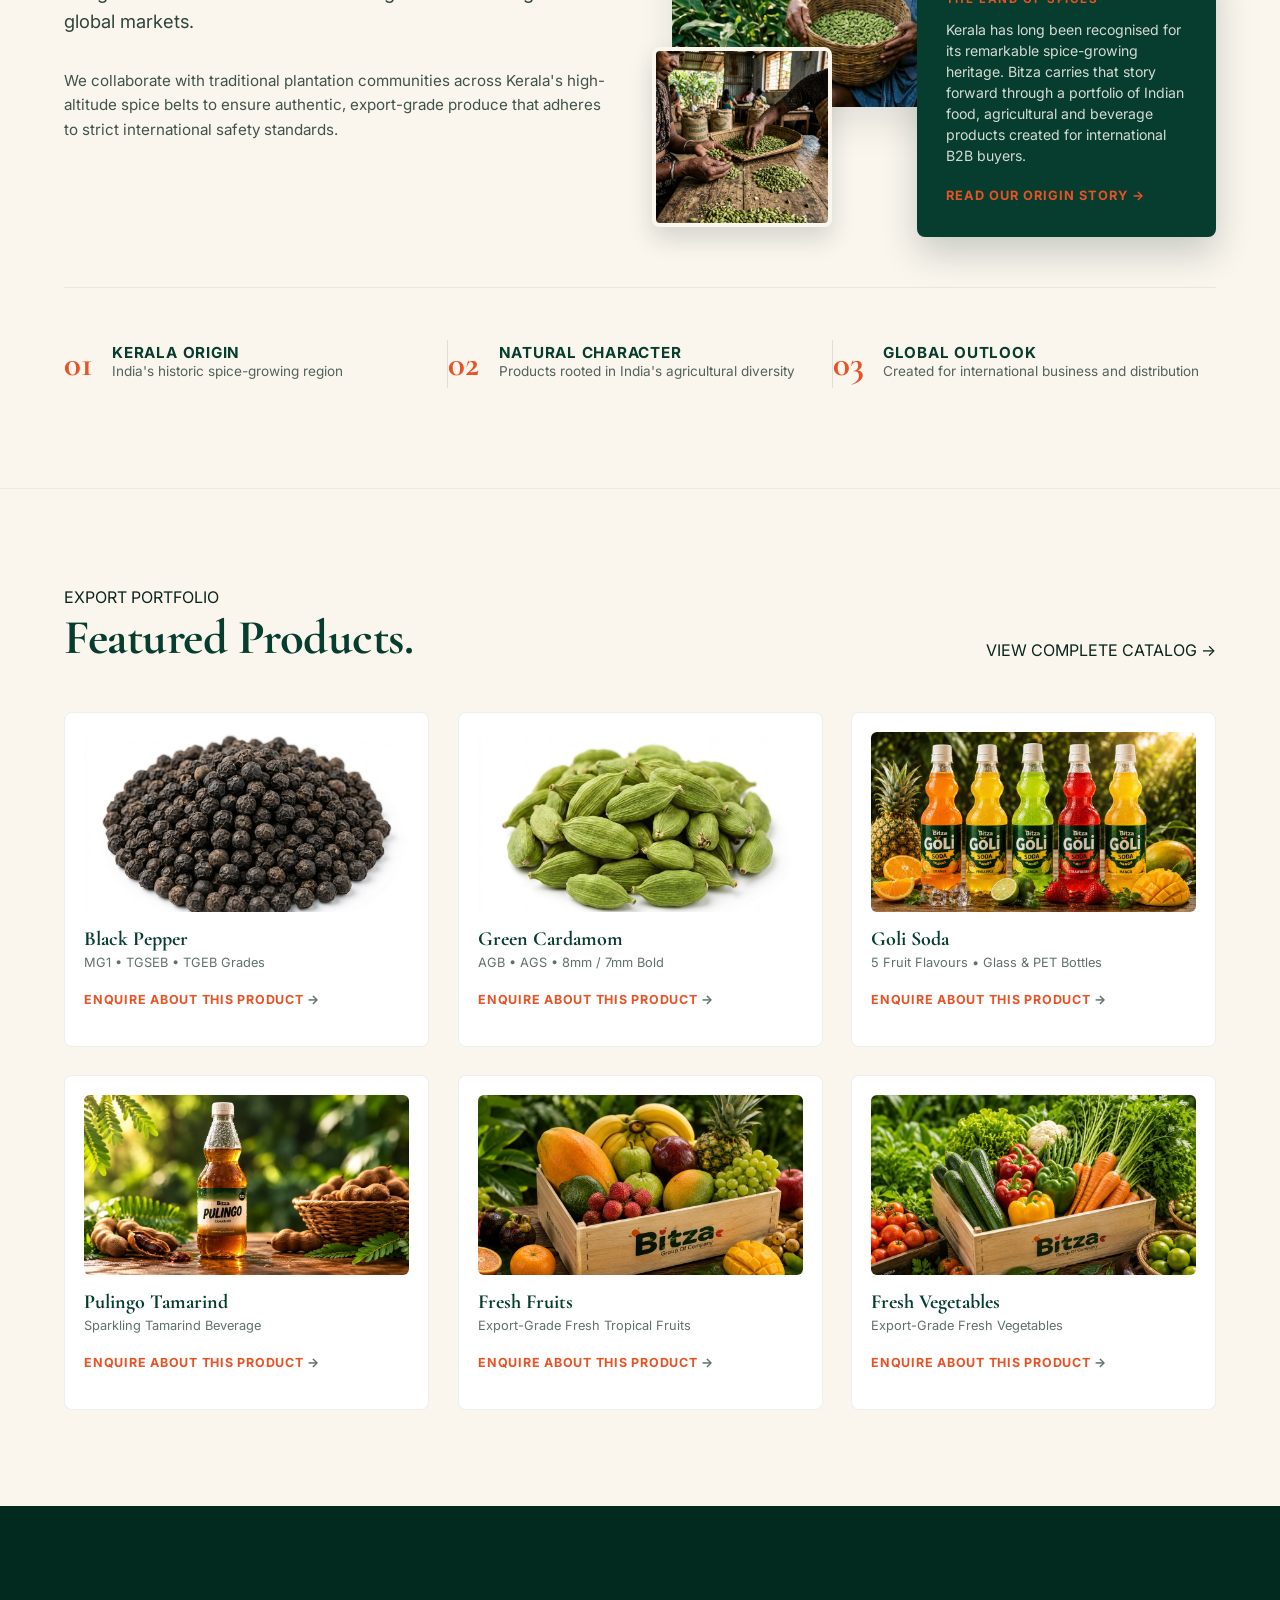
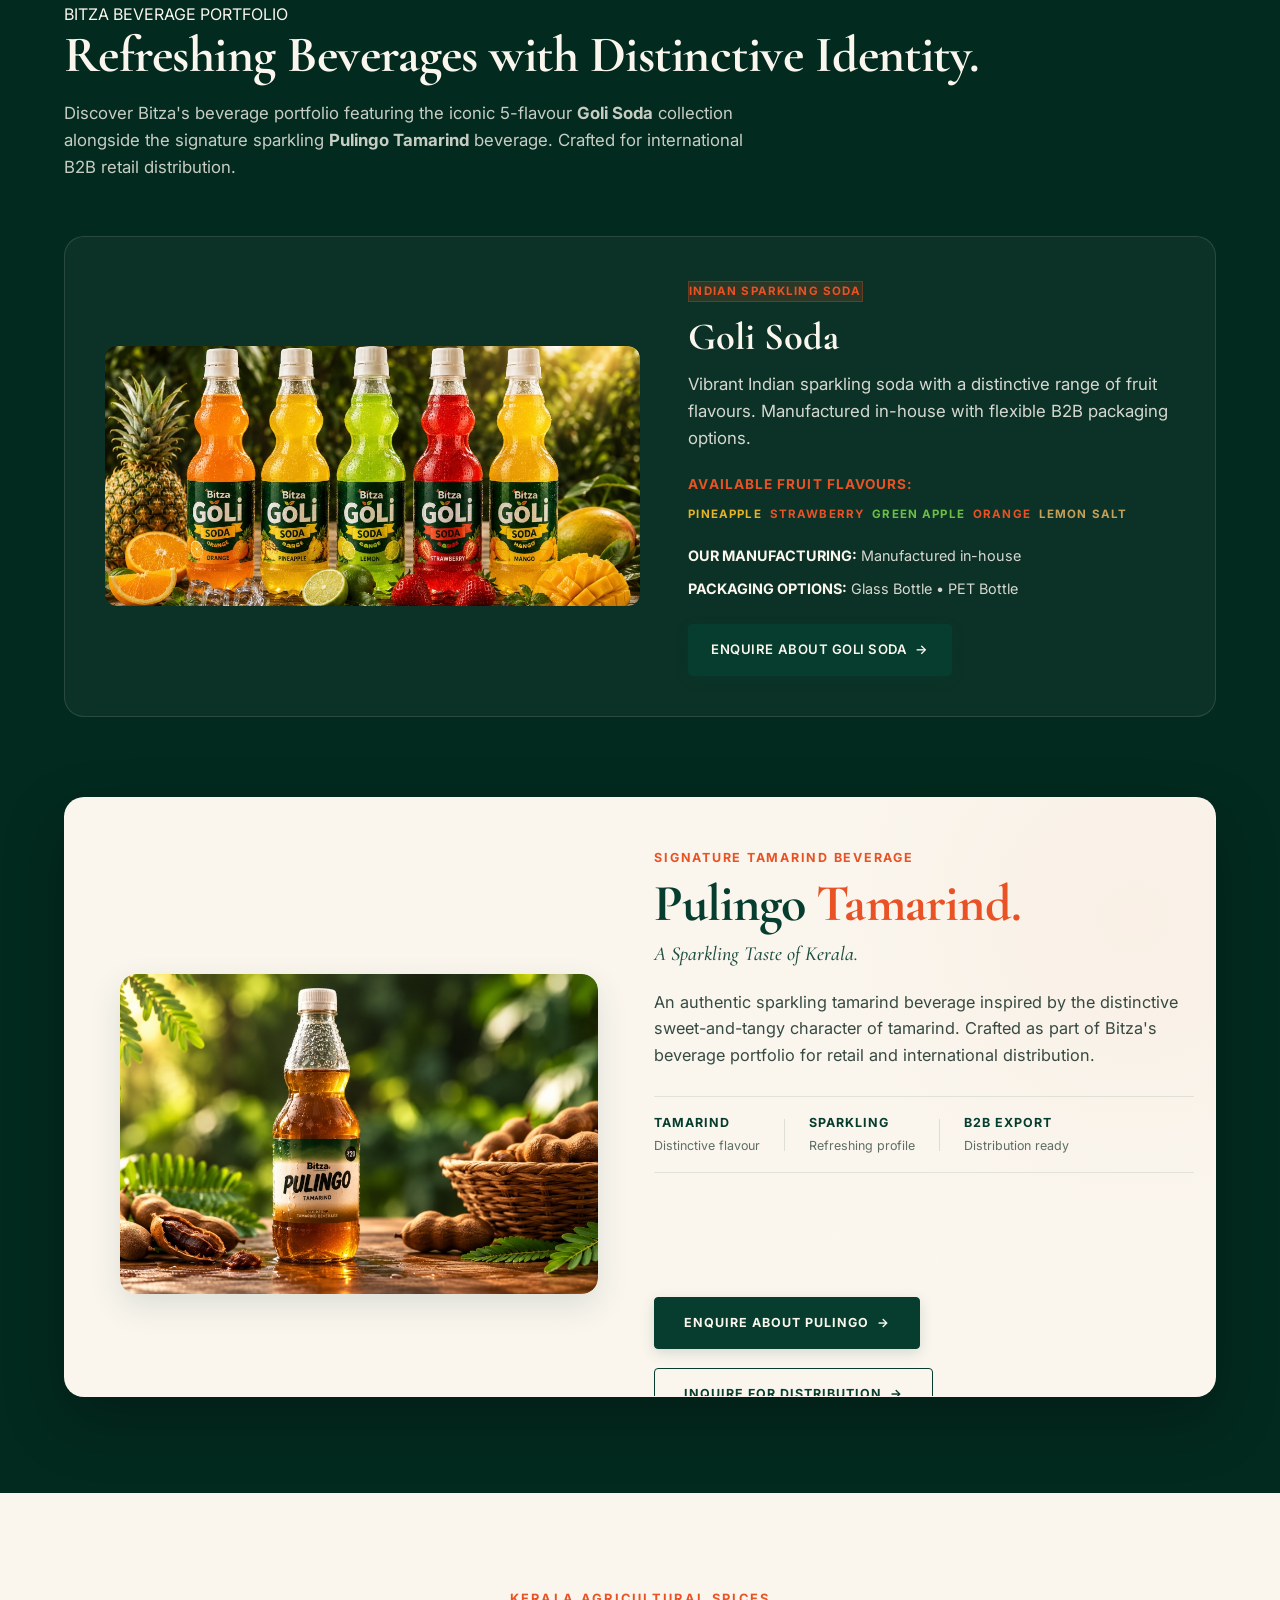
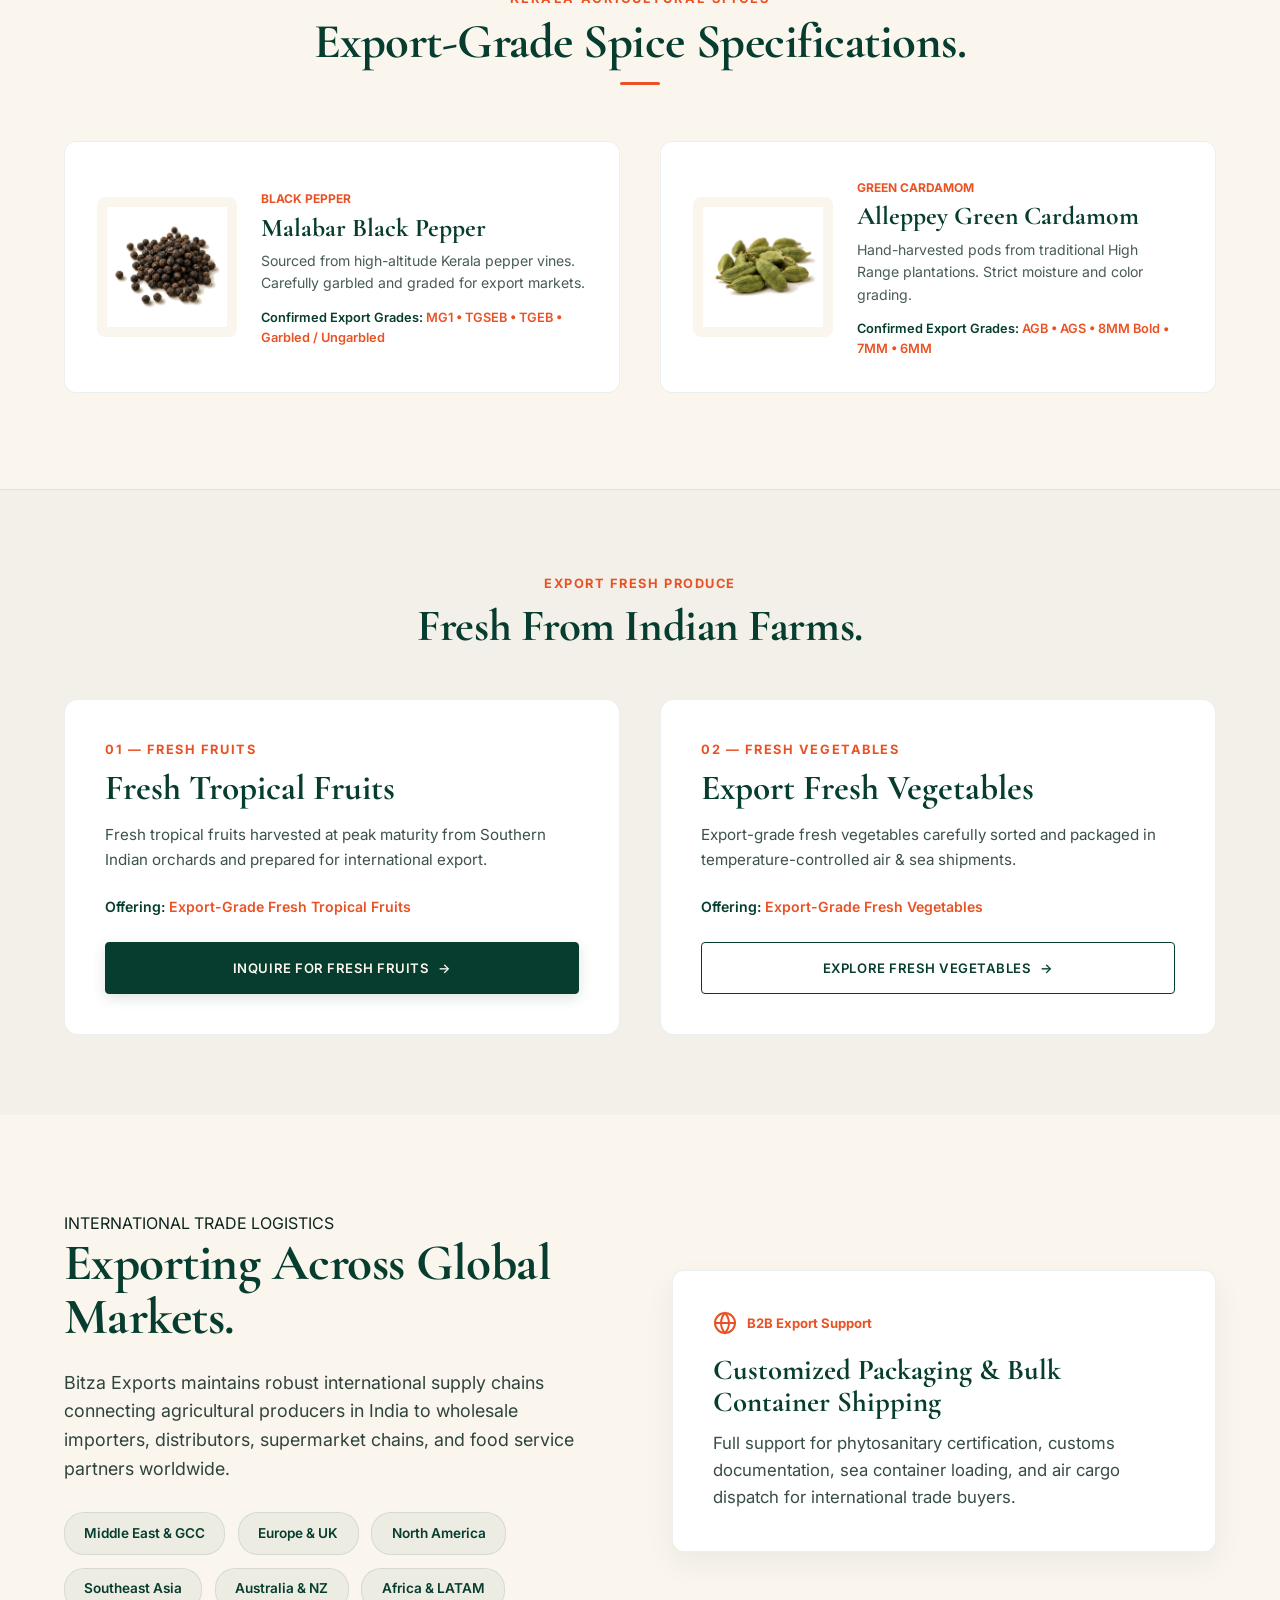
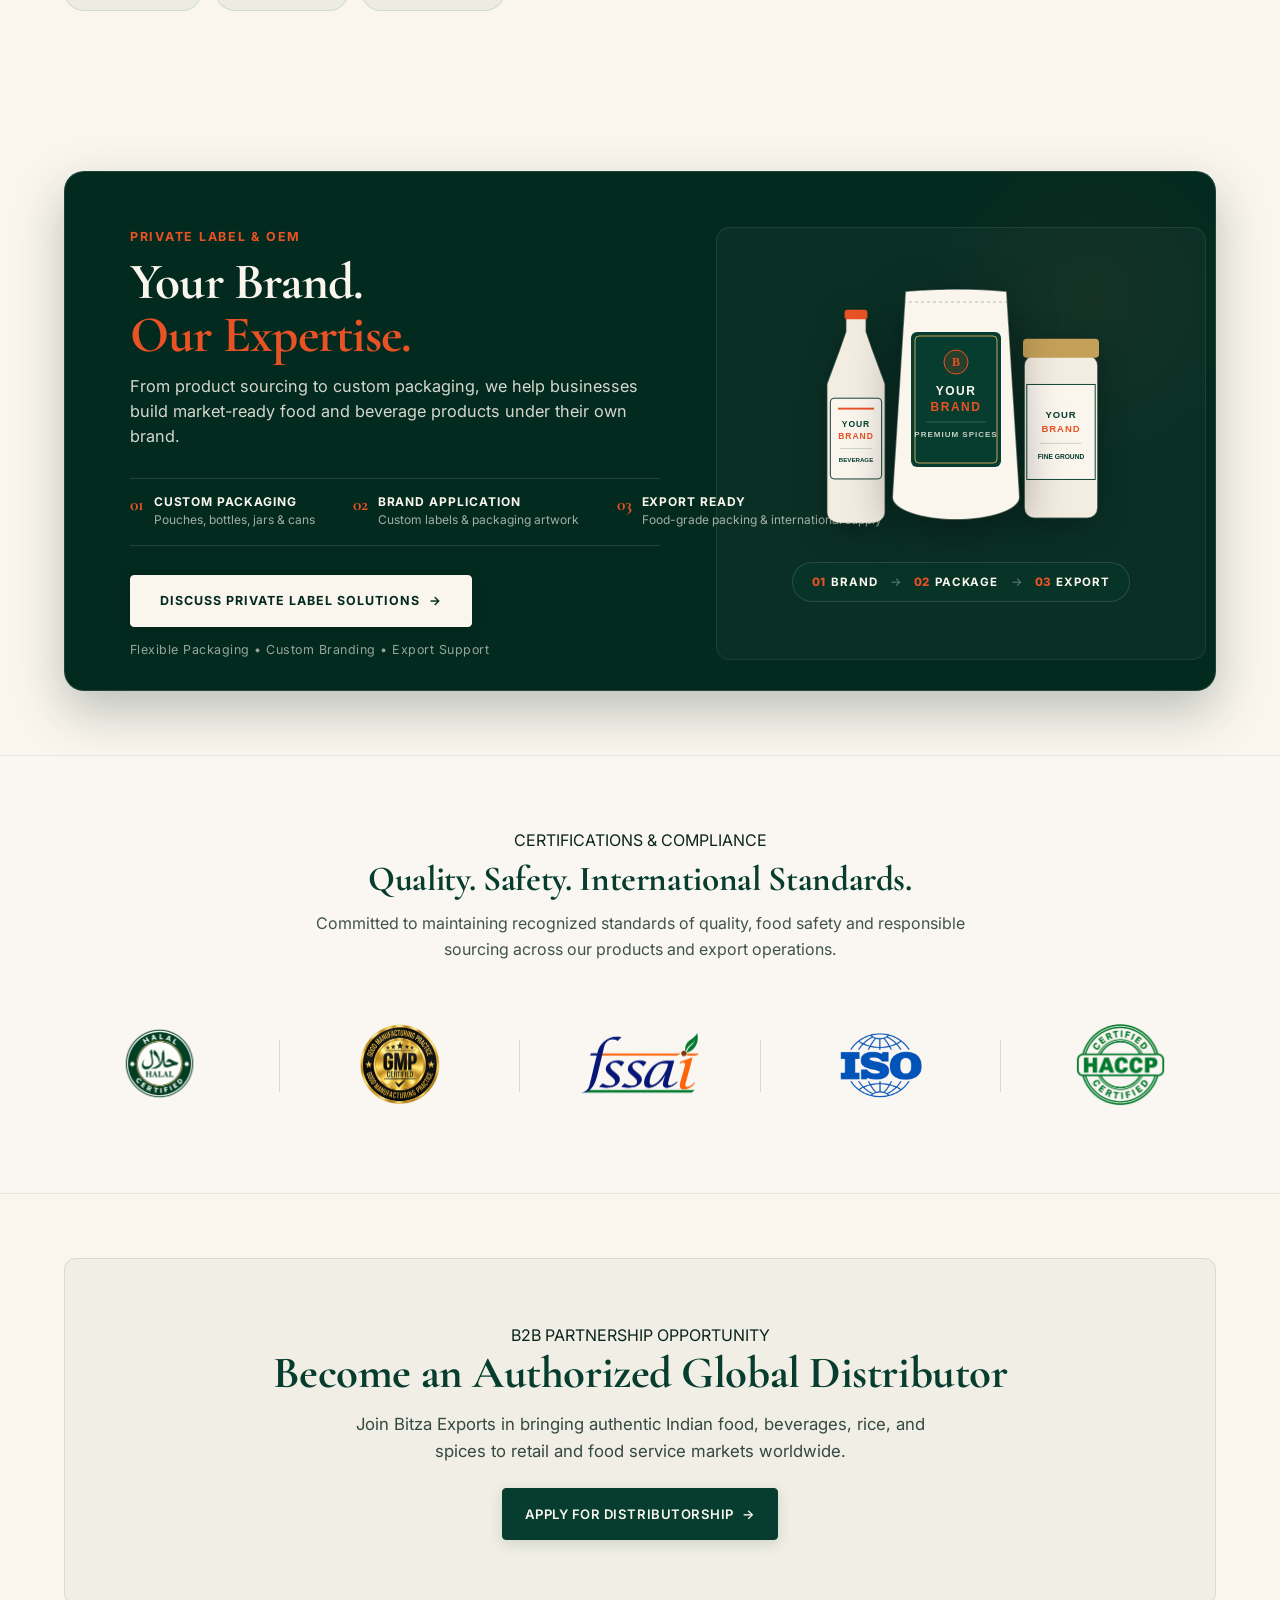
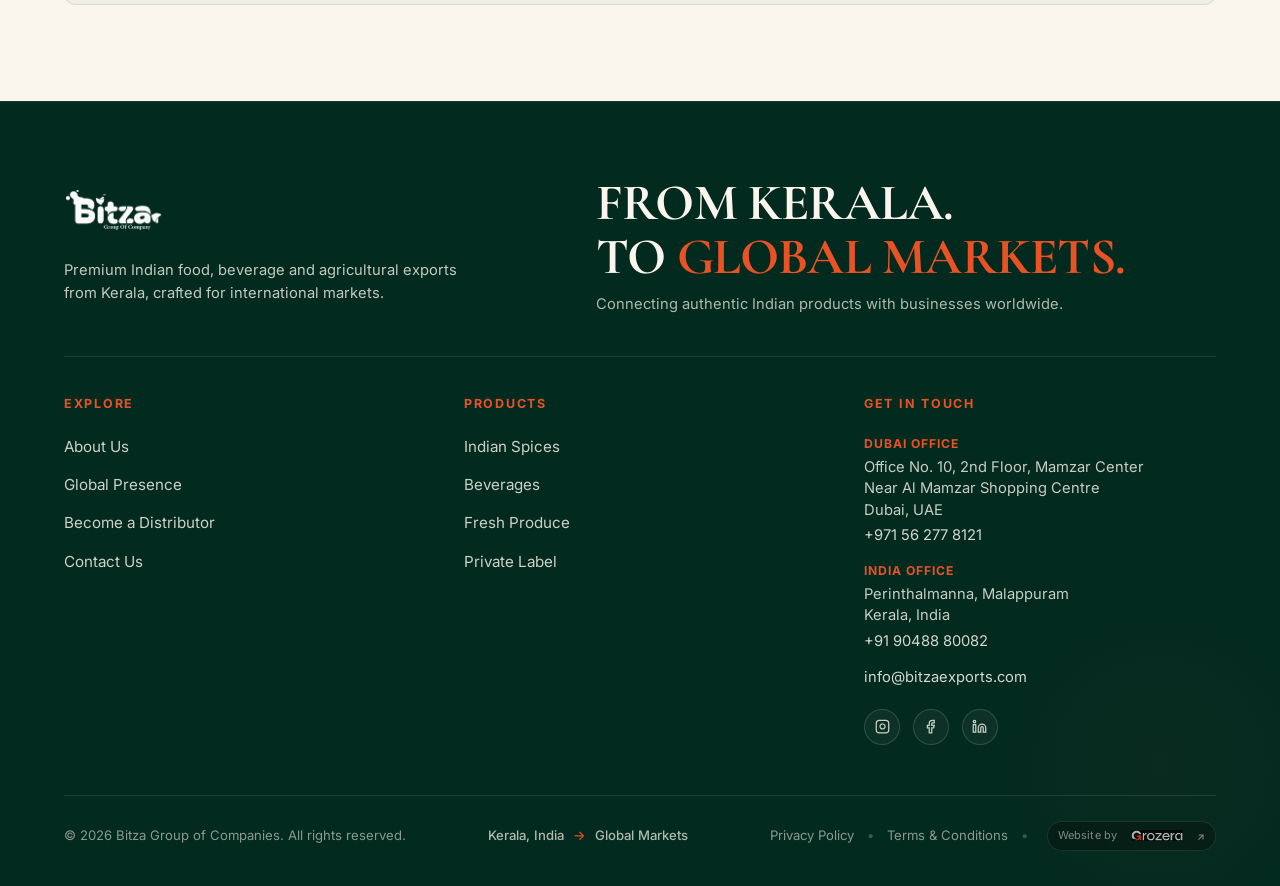
==== commit 388b0282: "Use original high-res asset products_hero_desktop_hd.jpg for desktop hero with crisp contrast render" ====
--- a/index.html
+++ b/index.html
@@ -115,7 +115,7 @@
   <!-- SECTION 01: HERO (SINGLE FULL-BLEED PHOTOGRAPHIC HERO BANNER) -->
   <section class="hero-editorial" id="hero">
     <div class="hero-bg-layer">
-      <img src="productshero/products_hero_v4.jpg" alt="Bitza Premium Food and Beverage Products Hero Photography" class="hero-bg-full-img" nopin="nopin" data-pin-no-hover="true">
+      <img src="productshero/products_hero_desktop_hd.jpg" alt="Bitza Premium Food and Beverage Products Hero Photography" class="hero-bg-full-img" nopin="nopin" data-pin-no-hover="true">
     </div>
 
     <div class="hero-content-wrapper">
@@ -141,7 +141,7 @@
 
         <!-- Full Product Hero Image for Mobile Layout -->
         <div class="hero-mobile-img-wrapper">
-          <img src="productshero/products_hero_v4.jpg" alt="Bitza Premium Food and Beverage Products Hero Photography" class="hero-mobile-img" nopin="nopin" data-pin-no-hover="true">
+          <img src="productshero/products_hero_mobile.jpg" alt="Bitza Premium Food and Beverage Products Hero Photography" class="hero-mobile-img" nopin="nopin" data-pin-no-hover="true">
         </div>
 
         <!-- Trust Indicators -->
--- a/css/style.css
+++ b/css/style.css
@@ -523,6 +523,10 @@
   object-fit: cover;
   object-position: center right;
   display: block;
+  image-rendering: -webkit-optimize-contrast;
+  image-rendering: high-quality;
+  transform: translateZ(0);
+  backface-visibility: hidden;
 }
 
 .hero-content-wrapper {
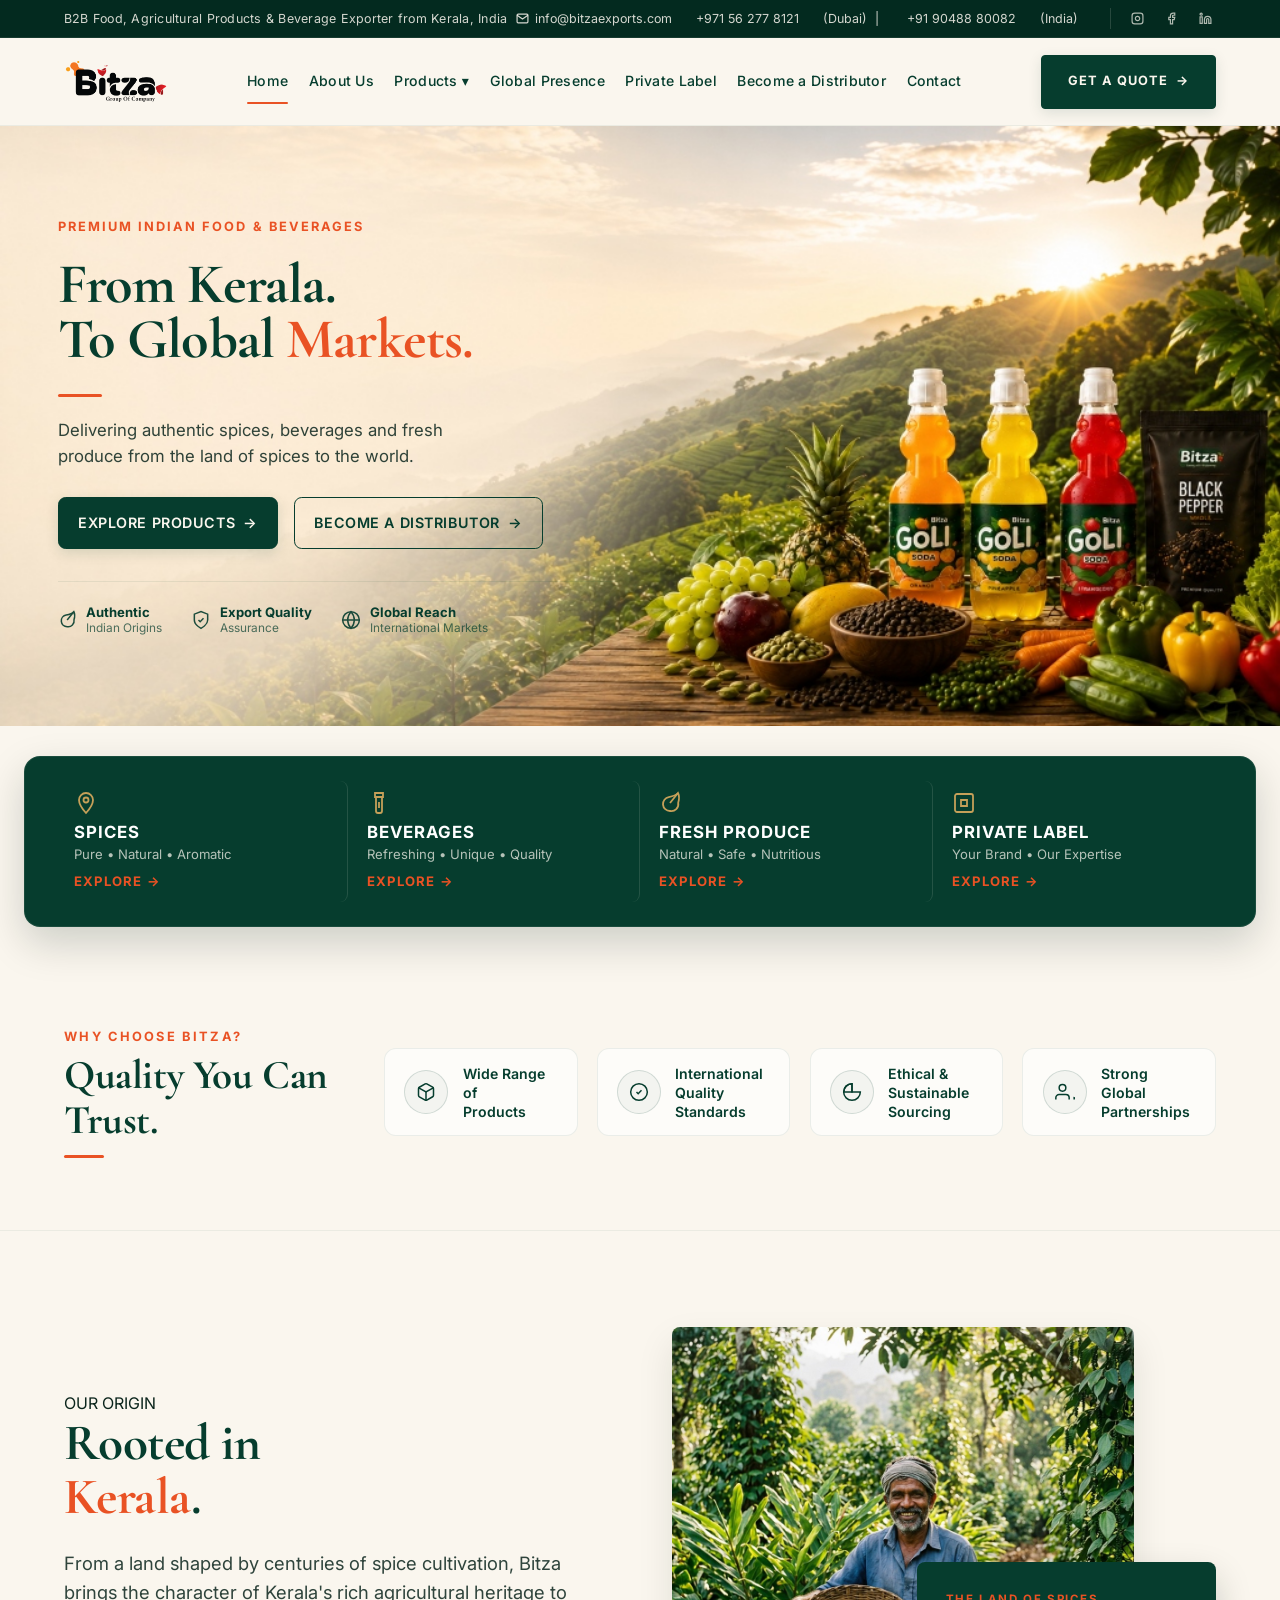
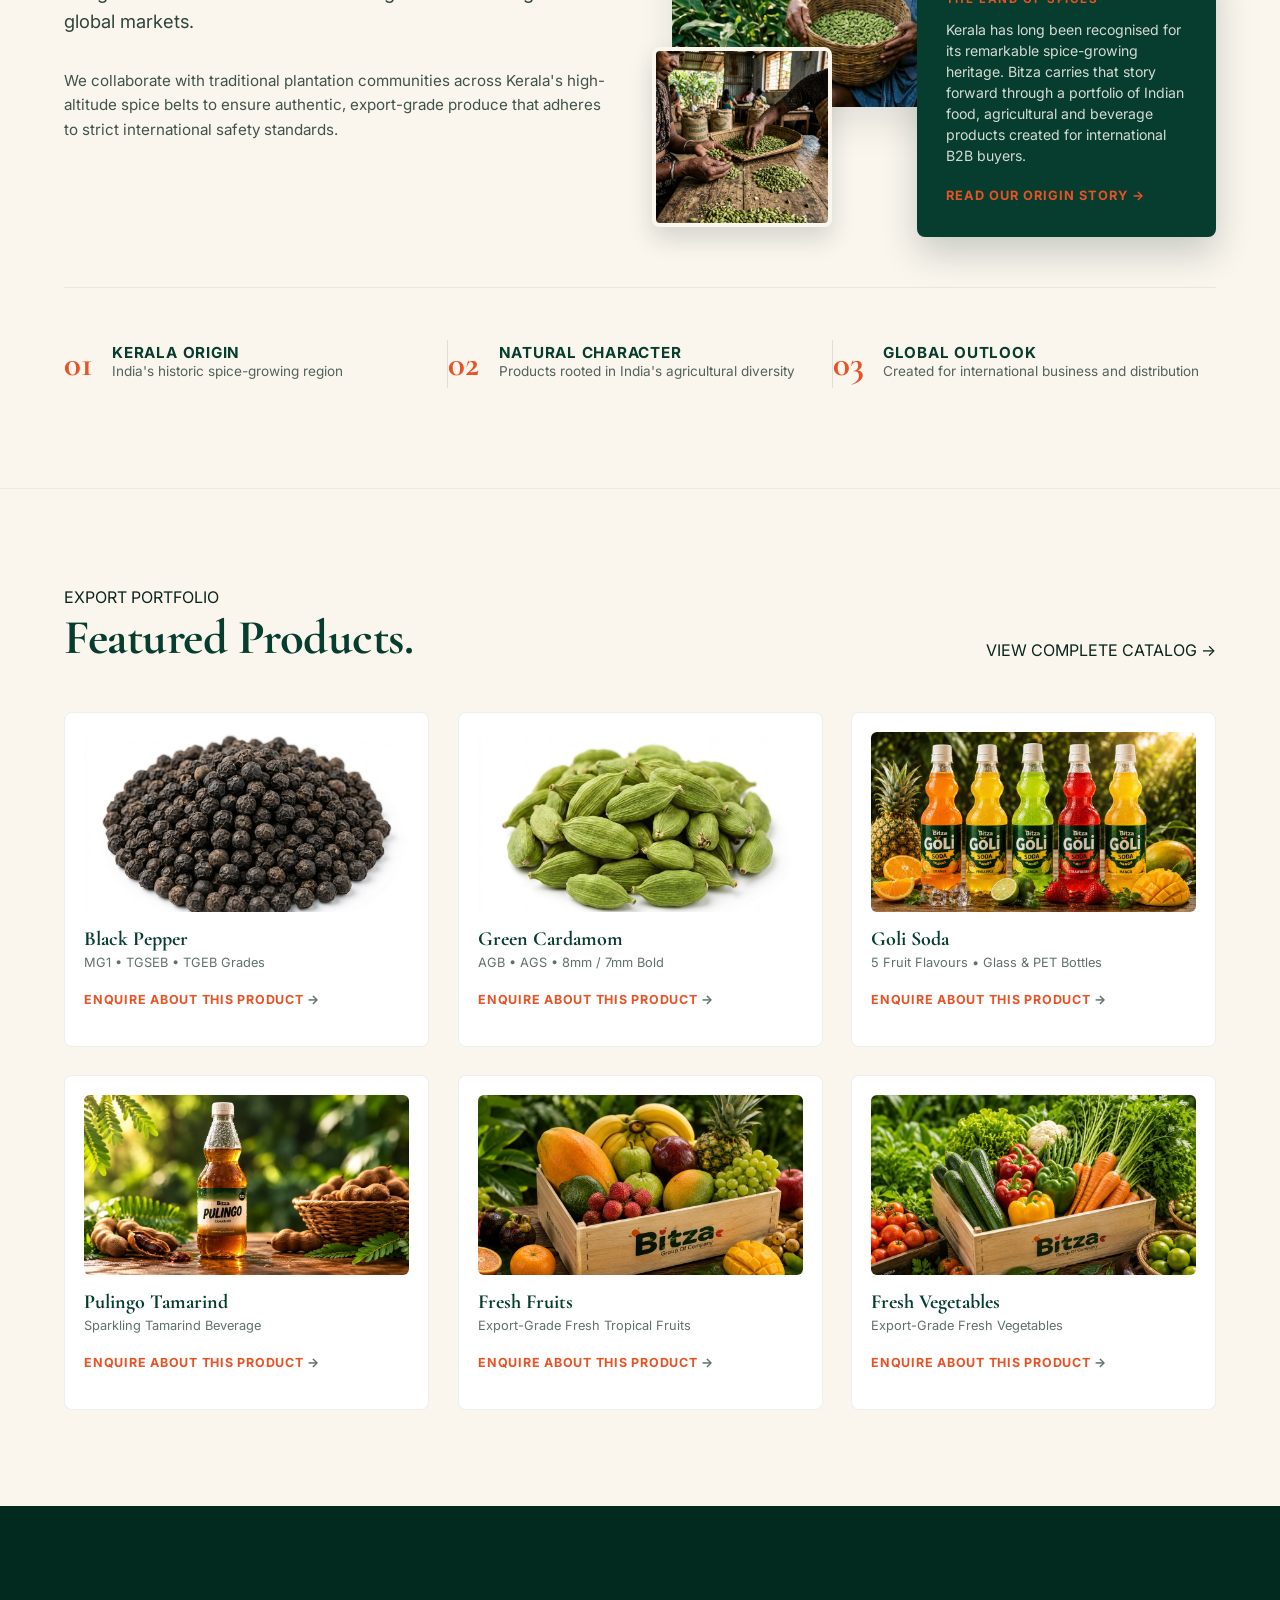
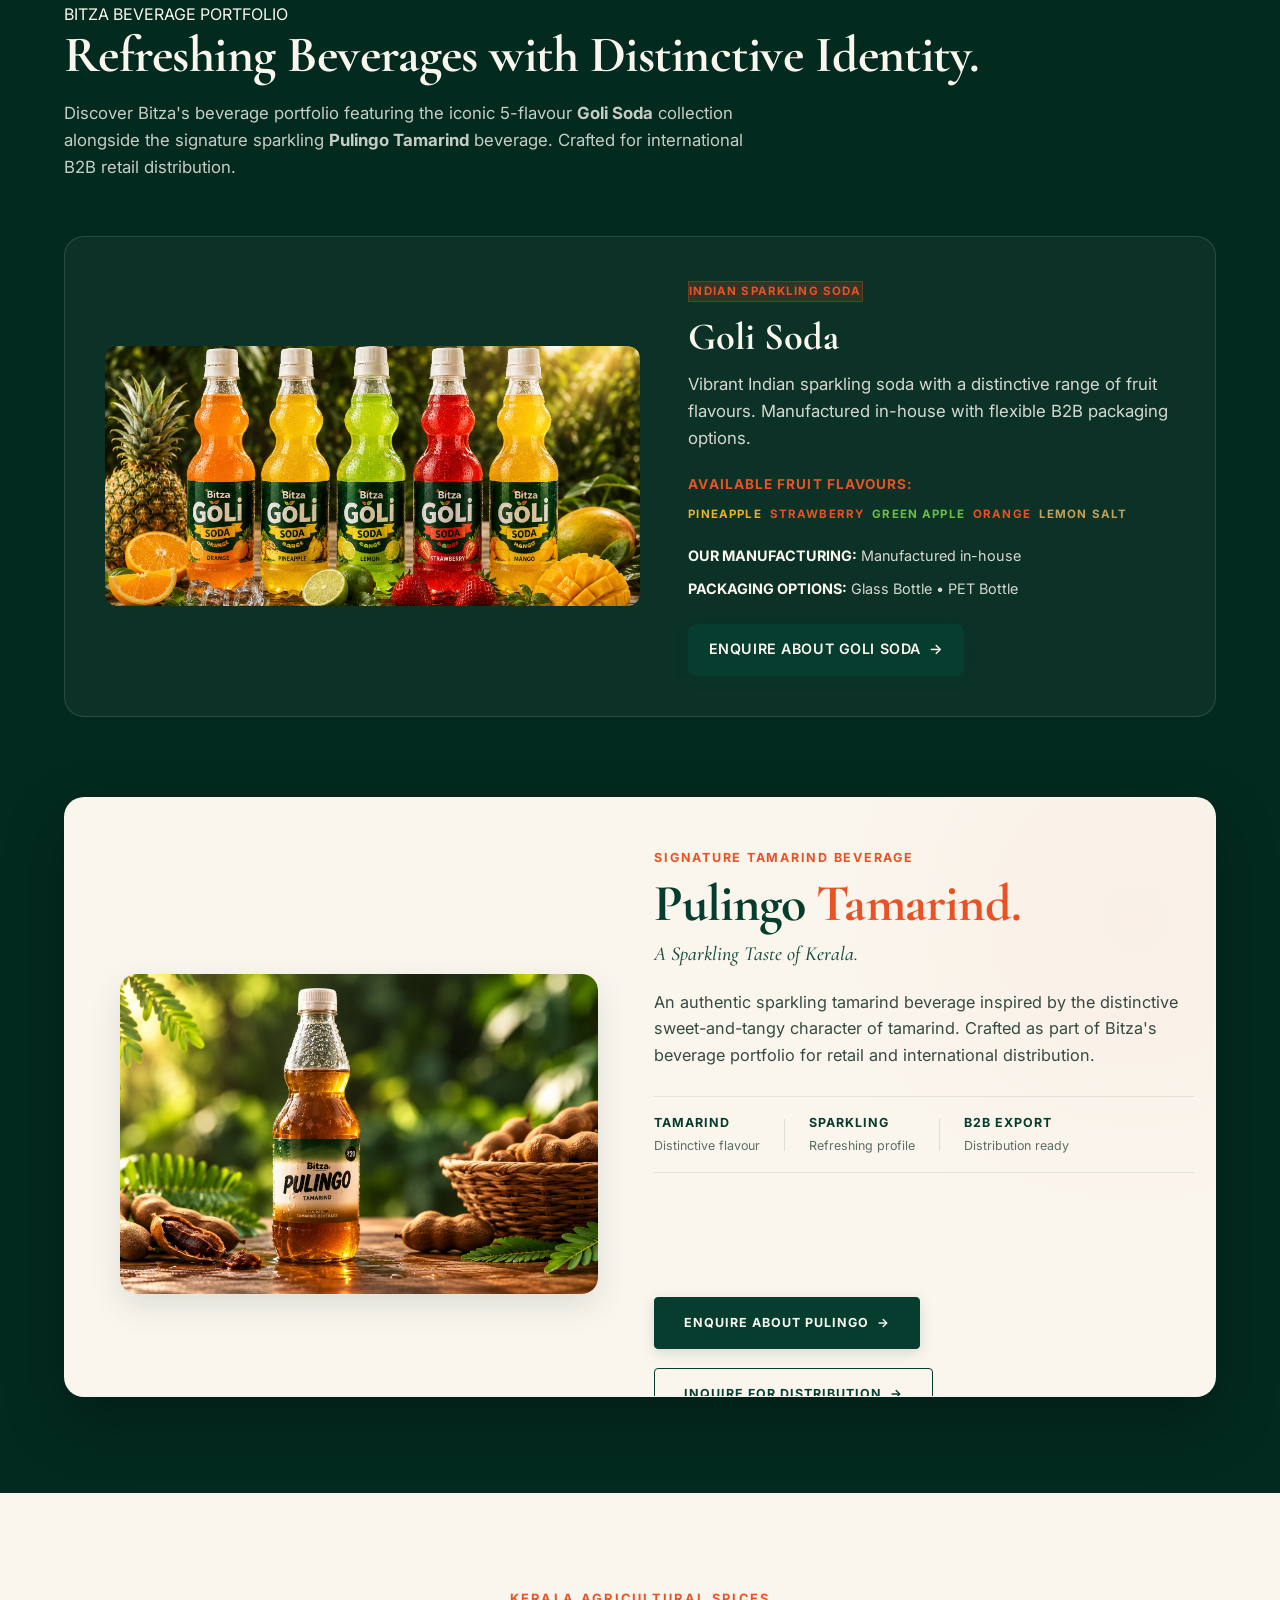
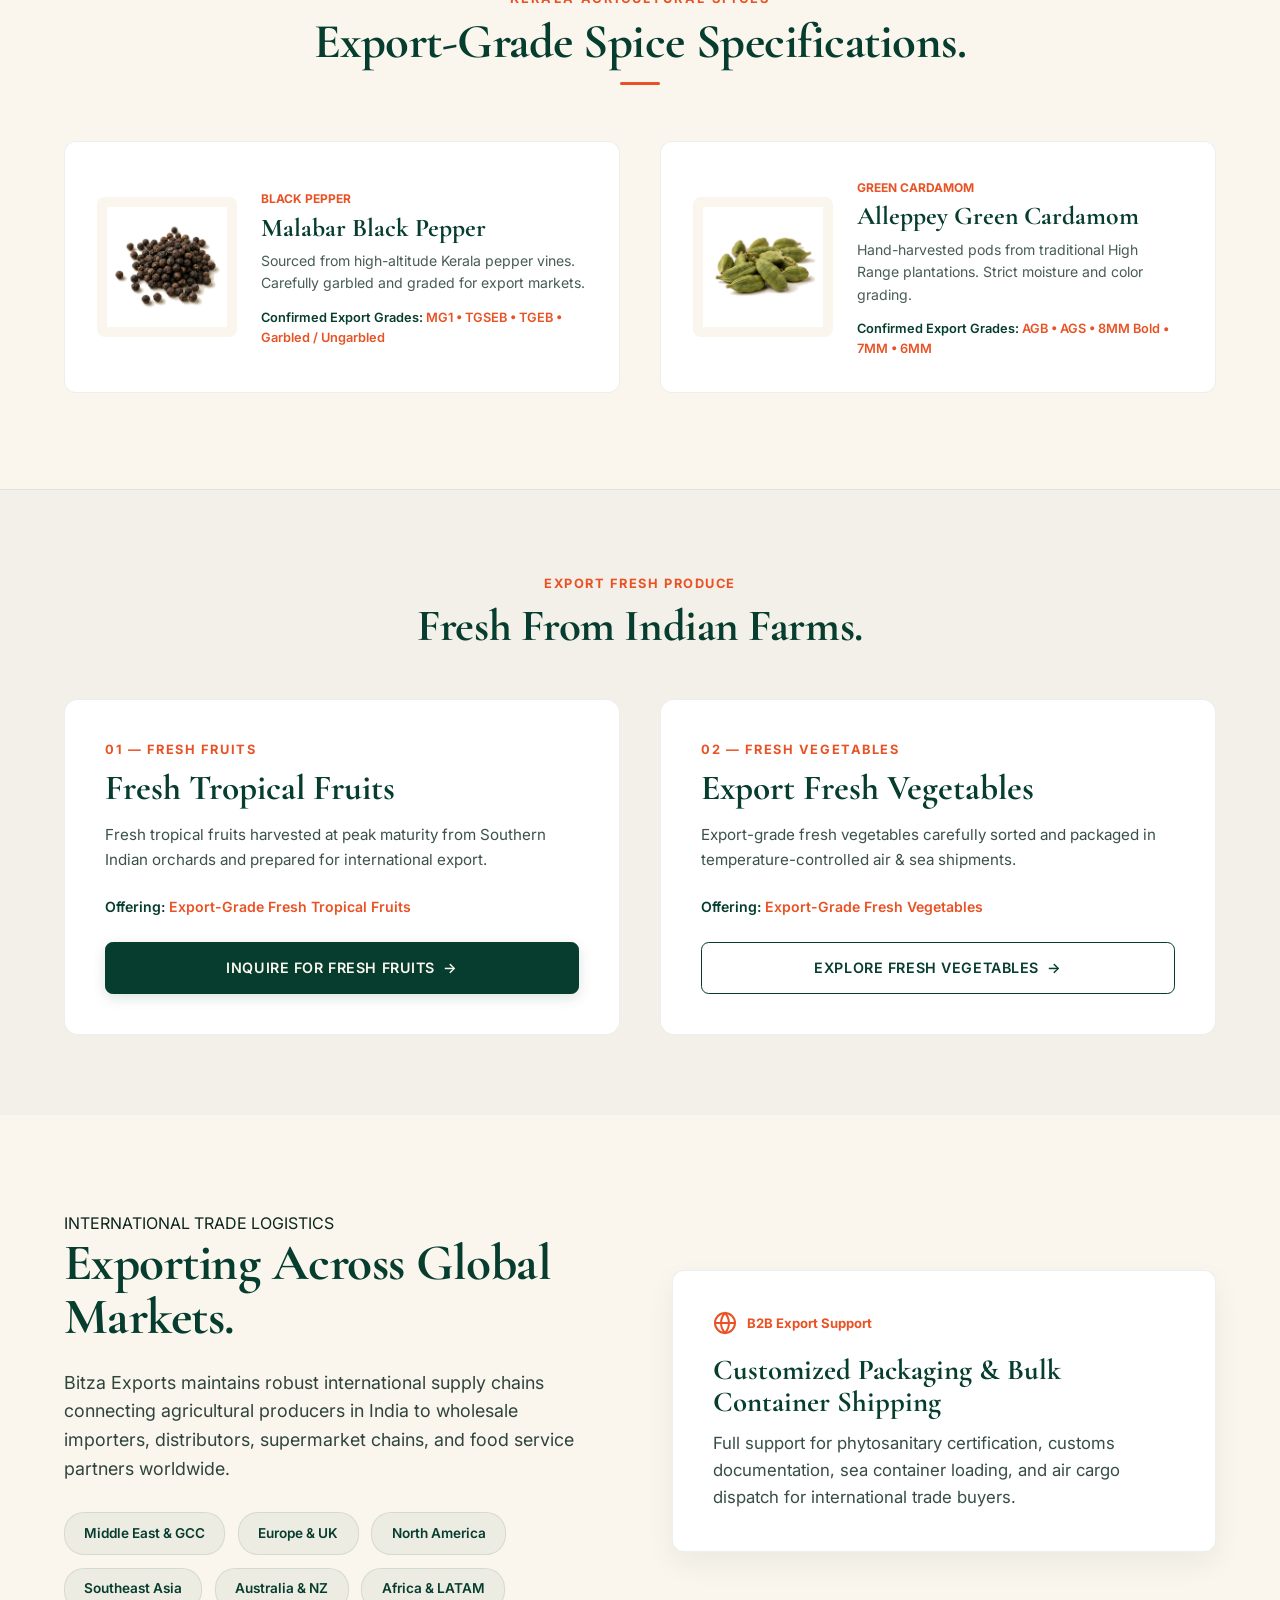
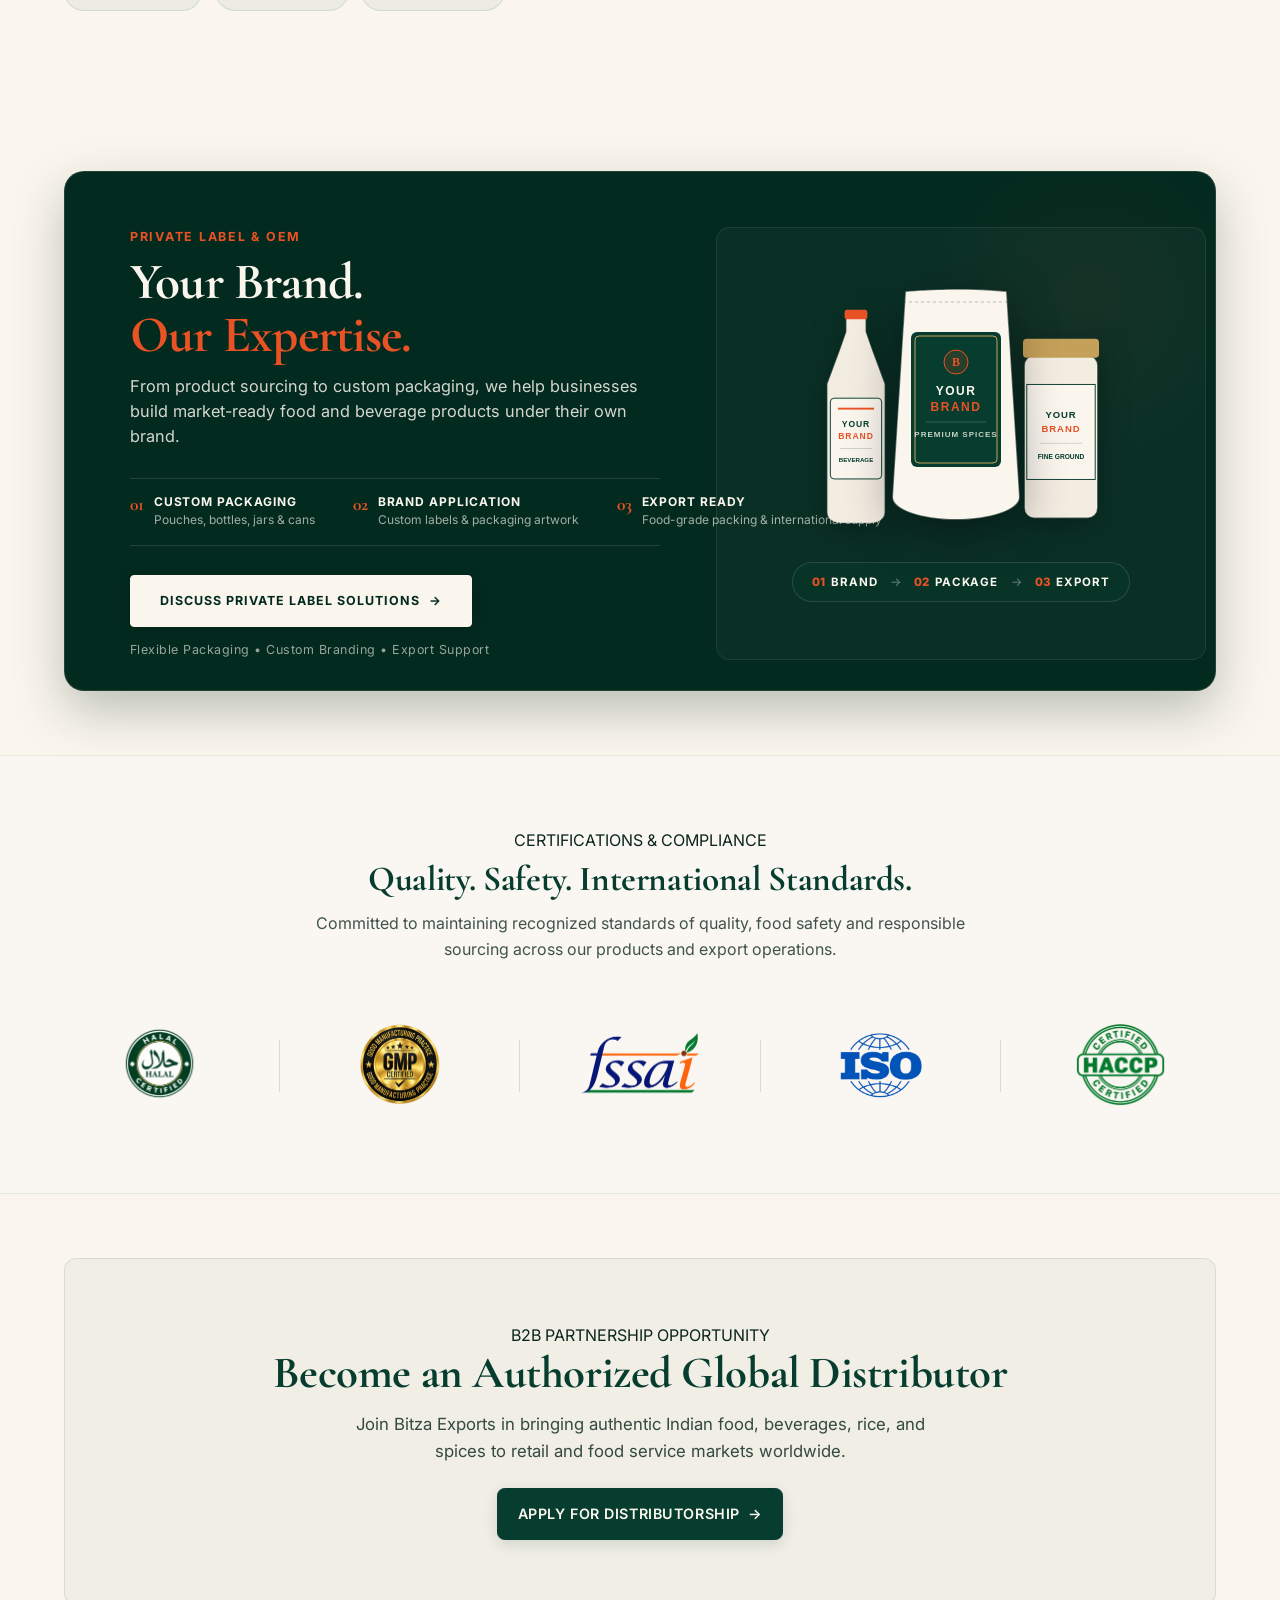
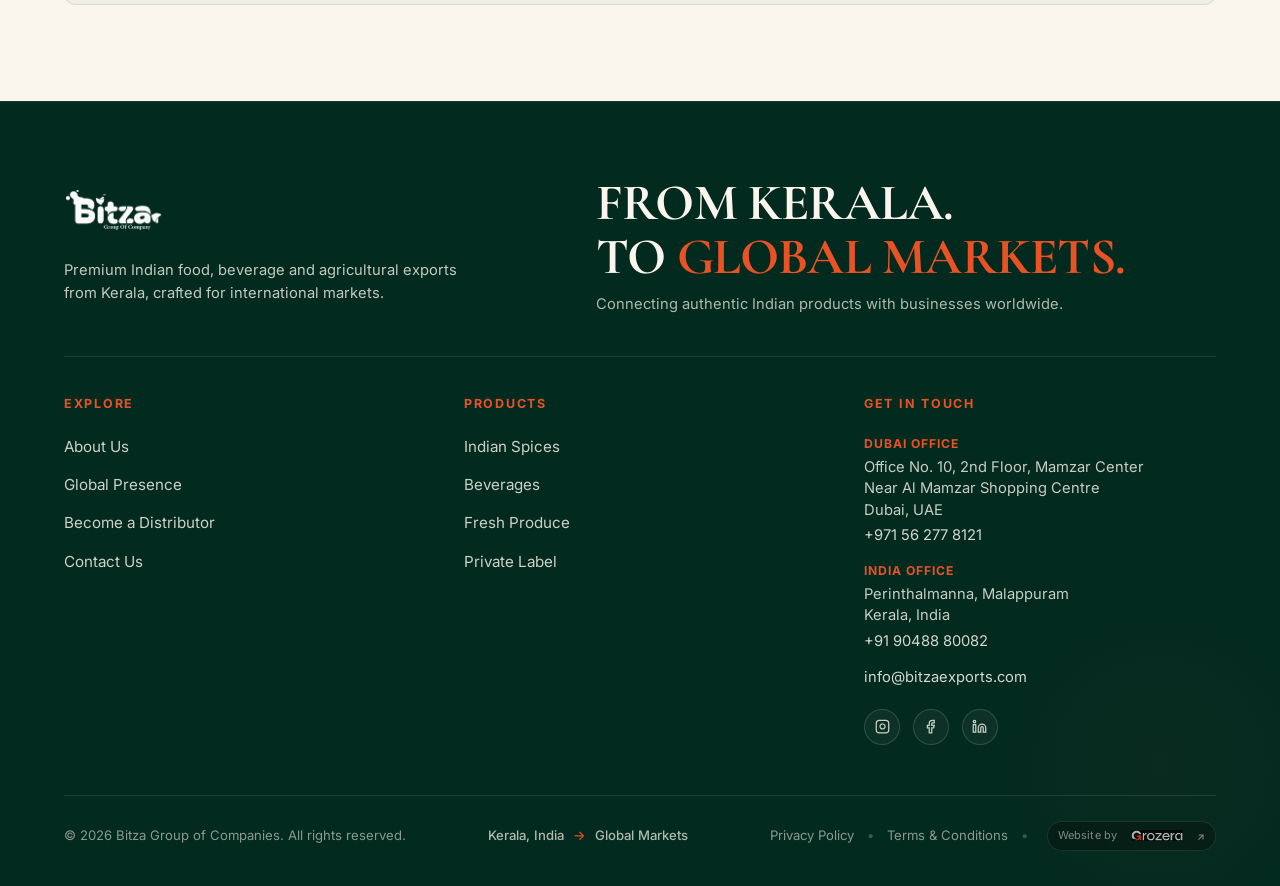
==== commit 9c9f0c0b: "Revert desktop hero section back to exact state before previous change" ====
--- a/index.html
+++ b/index.html
@@ -115,7 +115,7 @@
   <!-- SECTION 01: HERO (SINGLE FULL-BLEED PHOTOGRAPHIC HERO BANNER) -->
   <section class="hero-editorial" id="hero">
     <div class="hero-bg-layer">
-      <img src="productshero/products_hero_desktop_hd.jpg" alt="Bitza Premium Food and Beverage Products Hero Photography" class="hero-bg-full-img" nopin="nopin" data-pin-no-hover="true">
+      <img src="productshero/products_hero_v4.jpg" alt="Bitza Premium Food and Beverage Products Hero Photography" class="hero-bg-full-img" nopin="nopin" data-pin-no-hover="true">
     </div>
 
     <div class="hero-content-wrapper">
--- a/css/style.css
+++ b/css/style.css
@@ -523,10 +523,6 @@
   object-fit: cover;
   object-position: center right;
   display: block;
-  image-rendering: -webkit-optimize-contrast;
-  image-rendering: high-quality;
-  transform: translateZ(0);
-  backface-visibility: hidden;
 }
 
 .hero-content-wrapper {
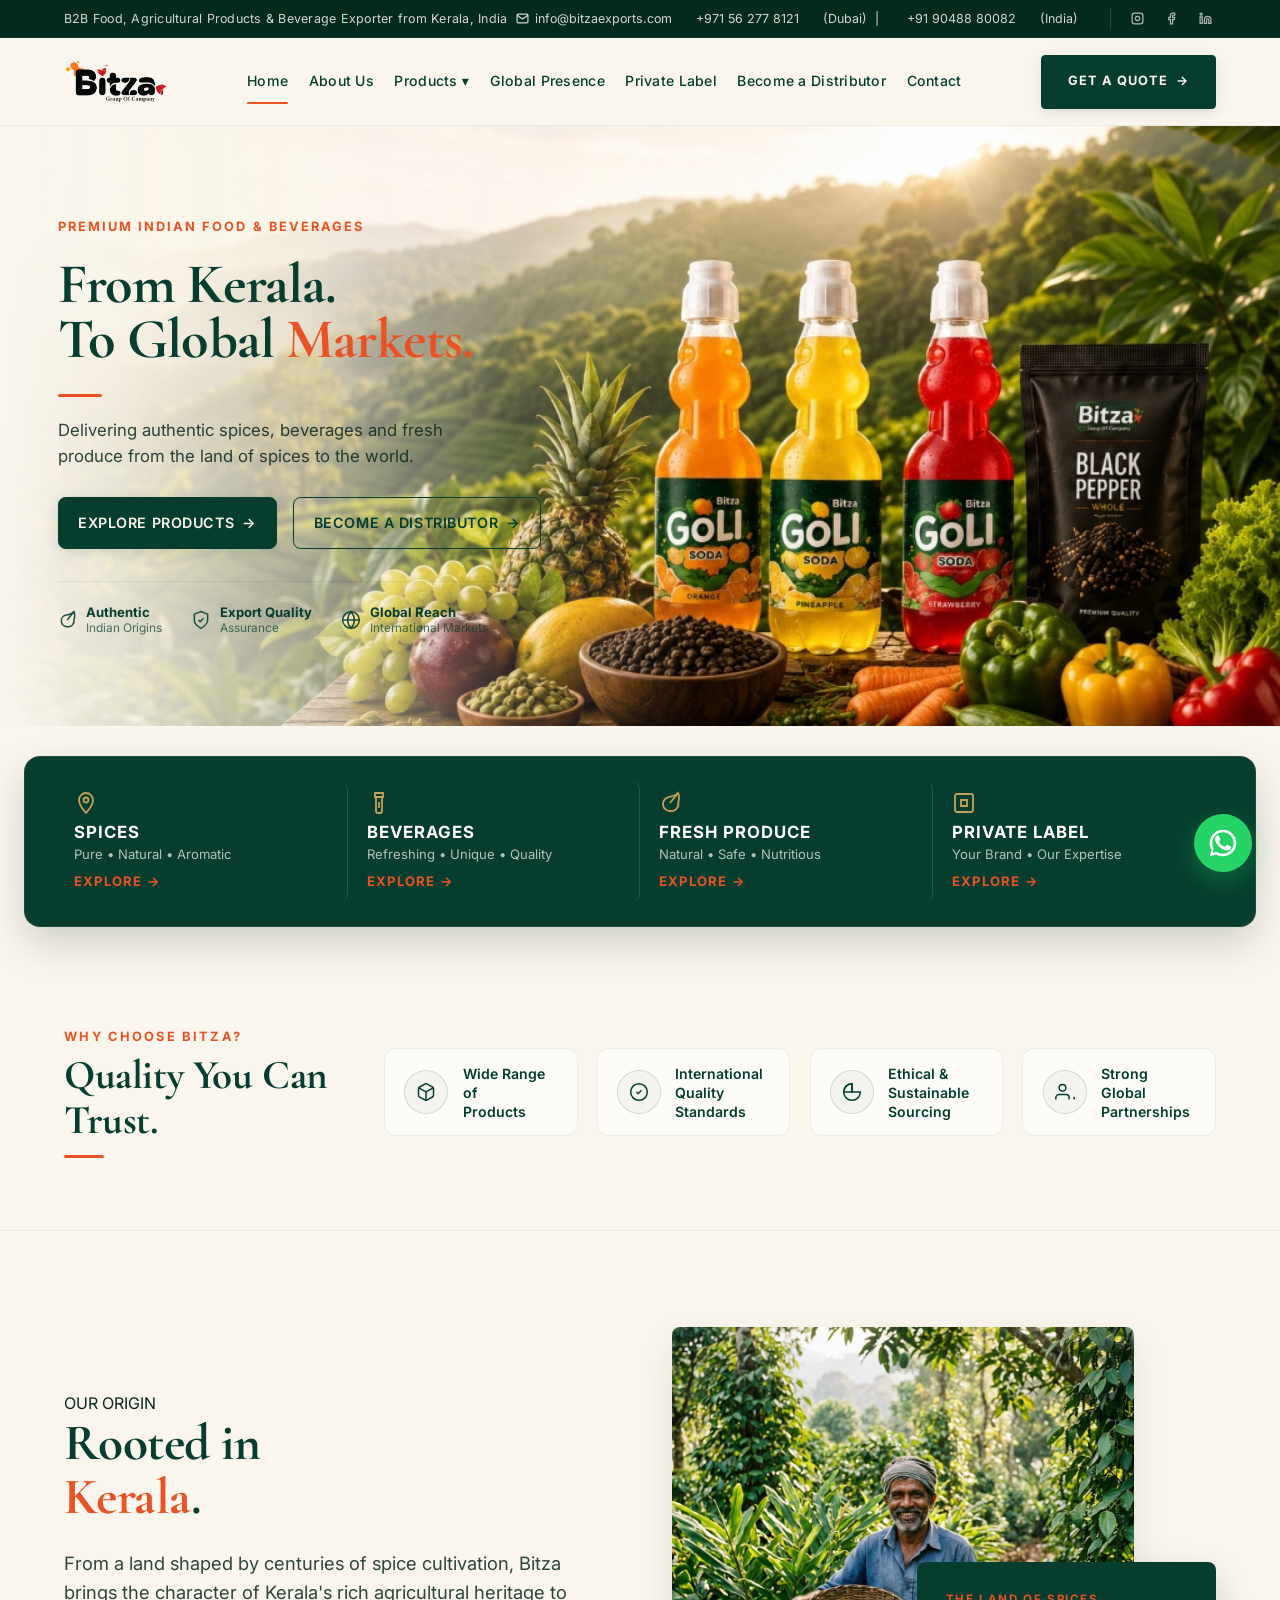
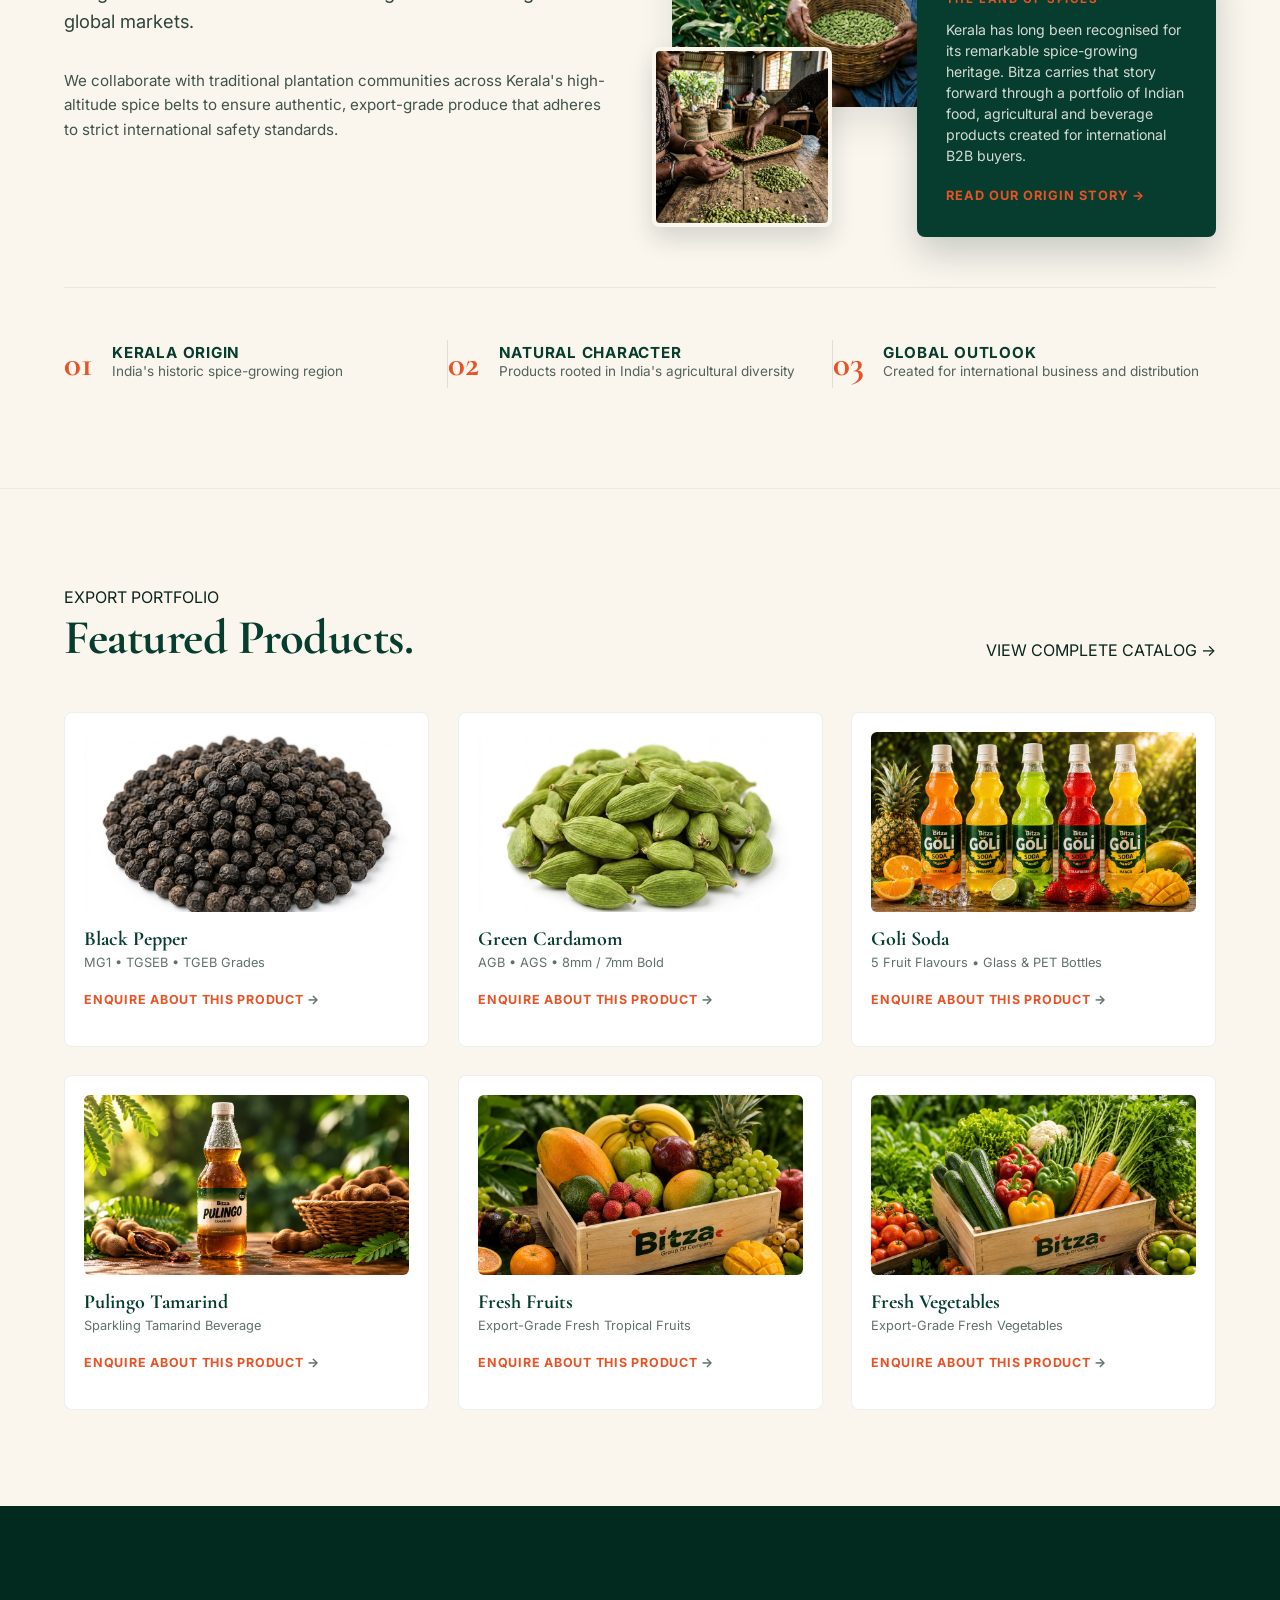
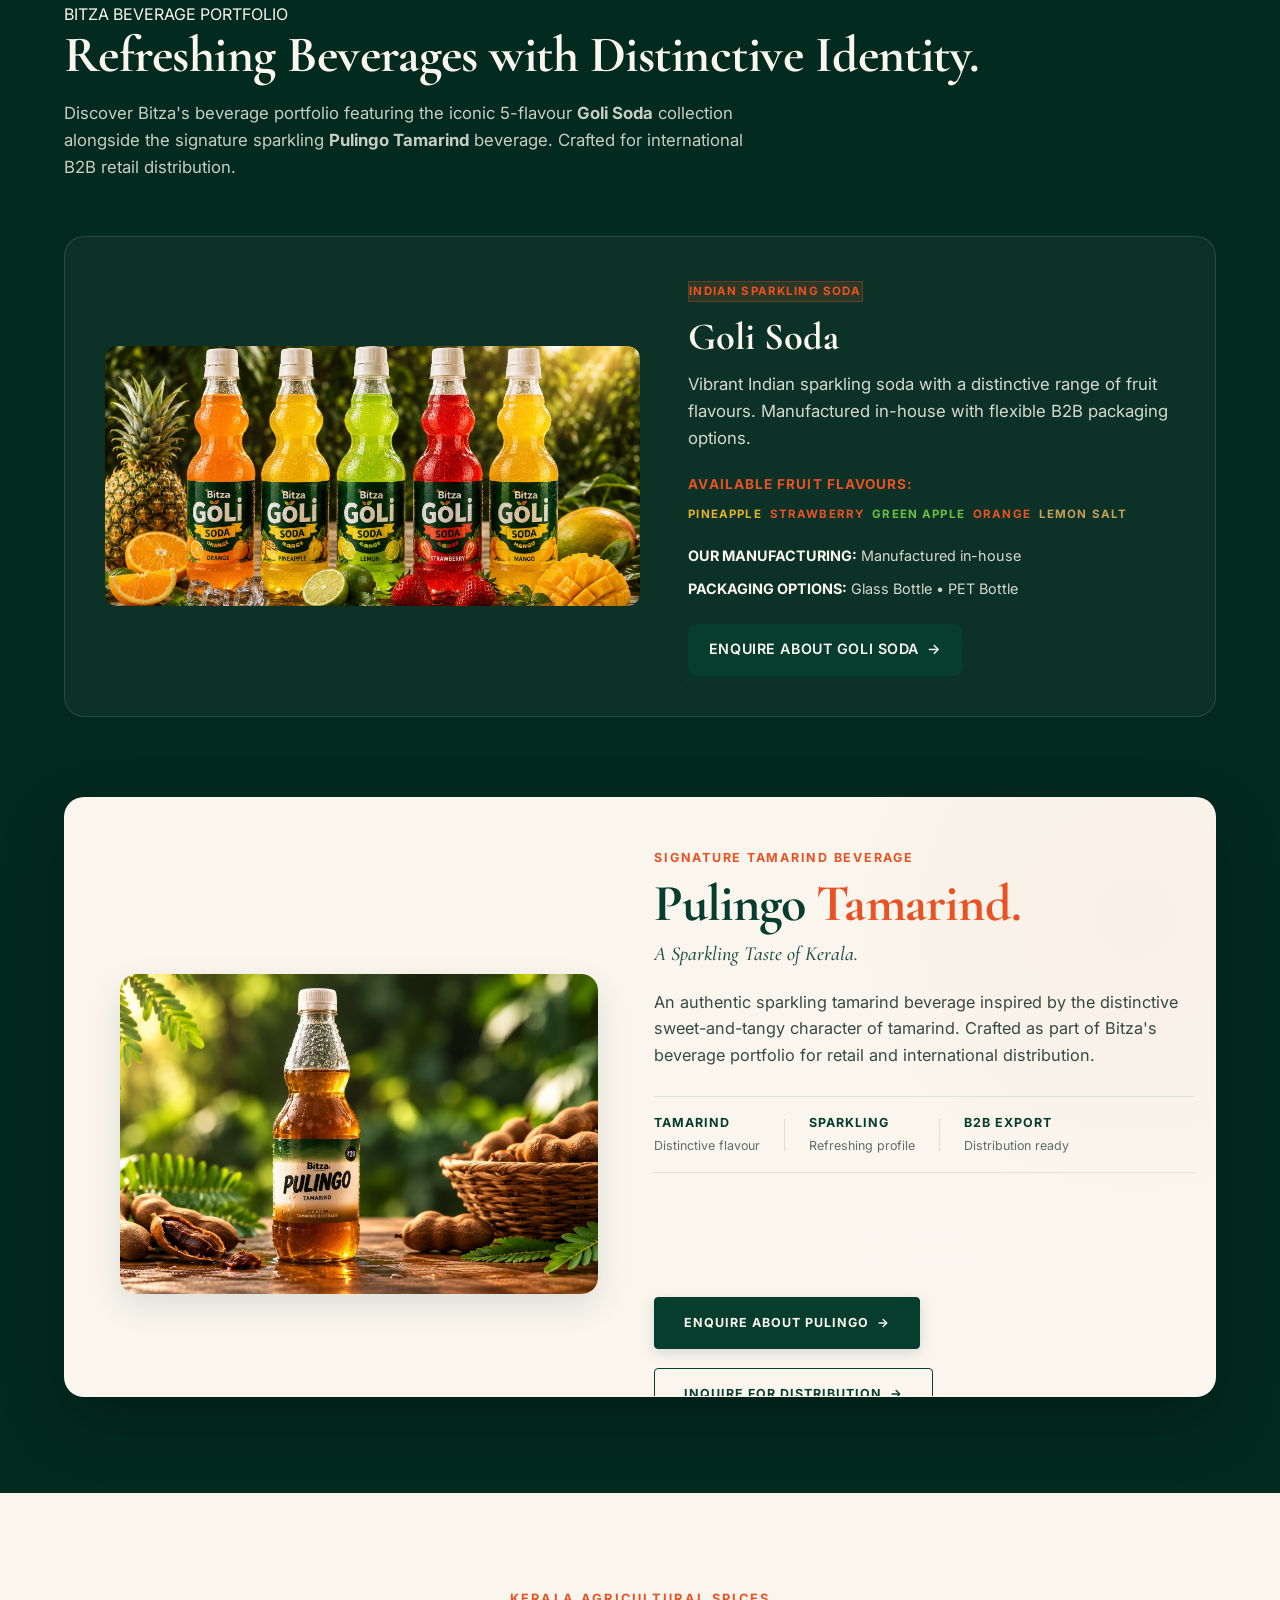
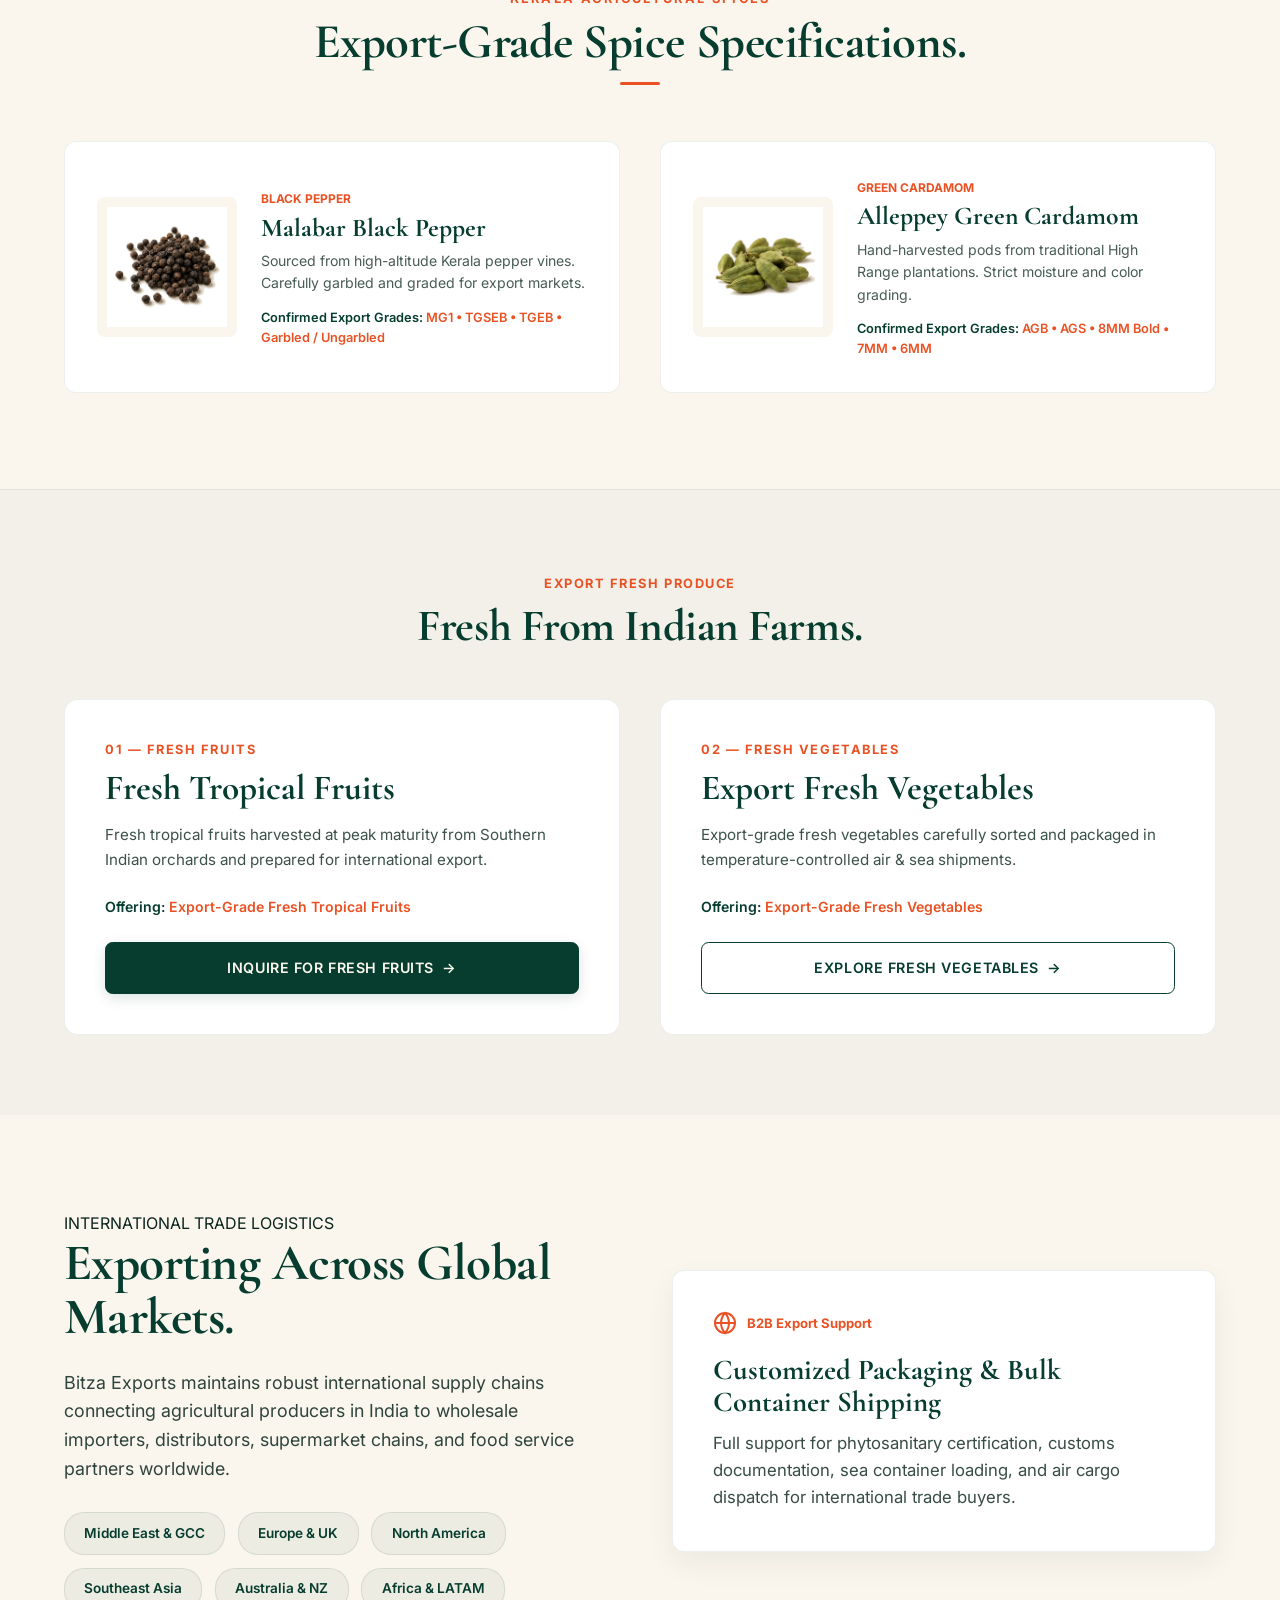
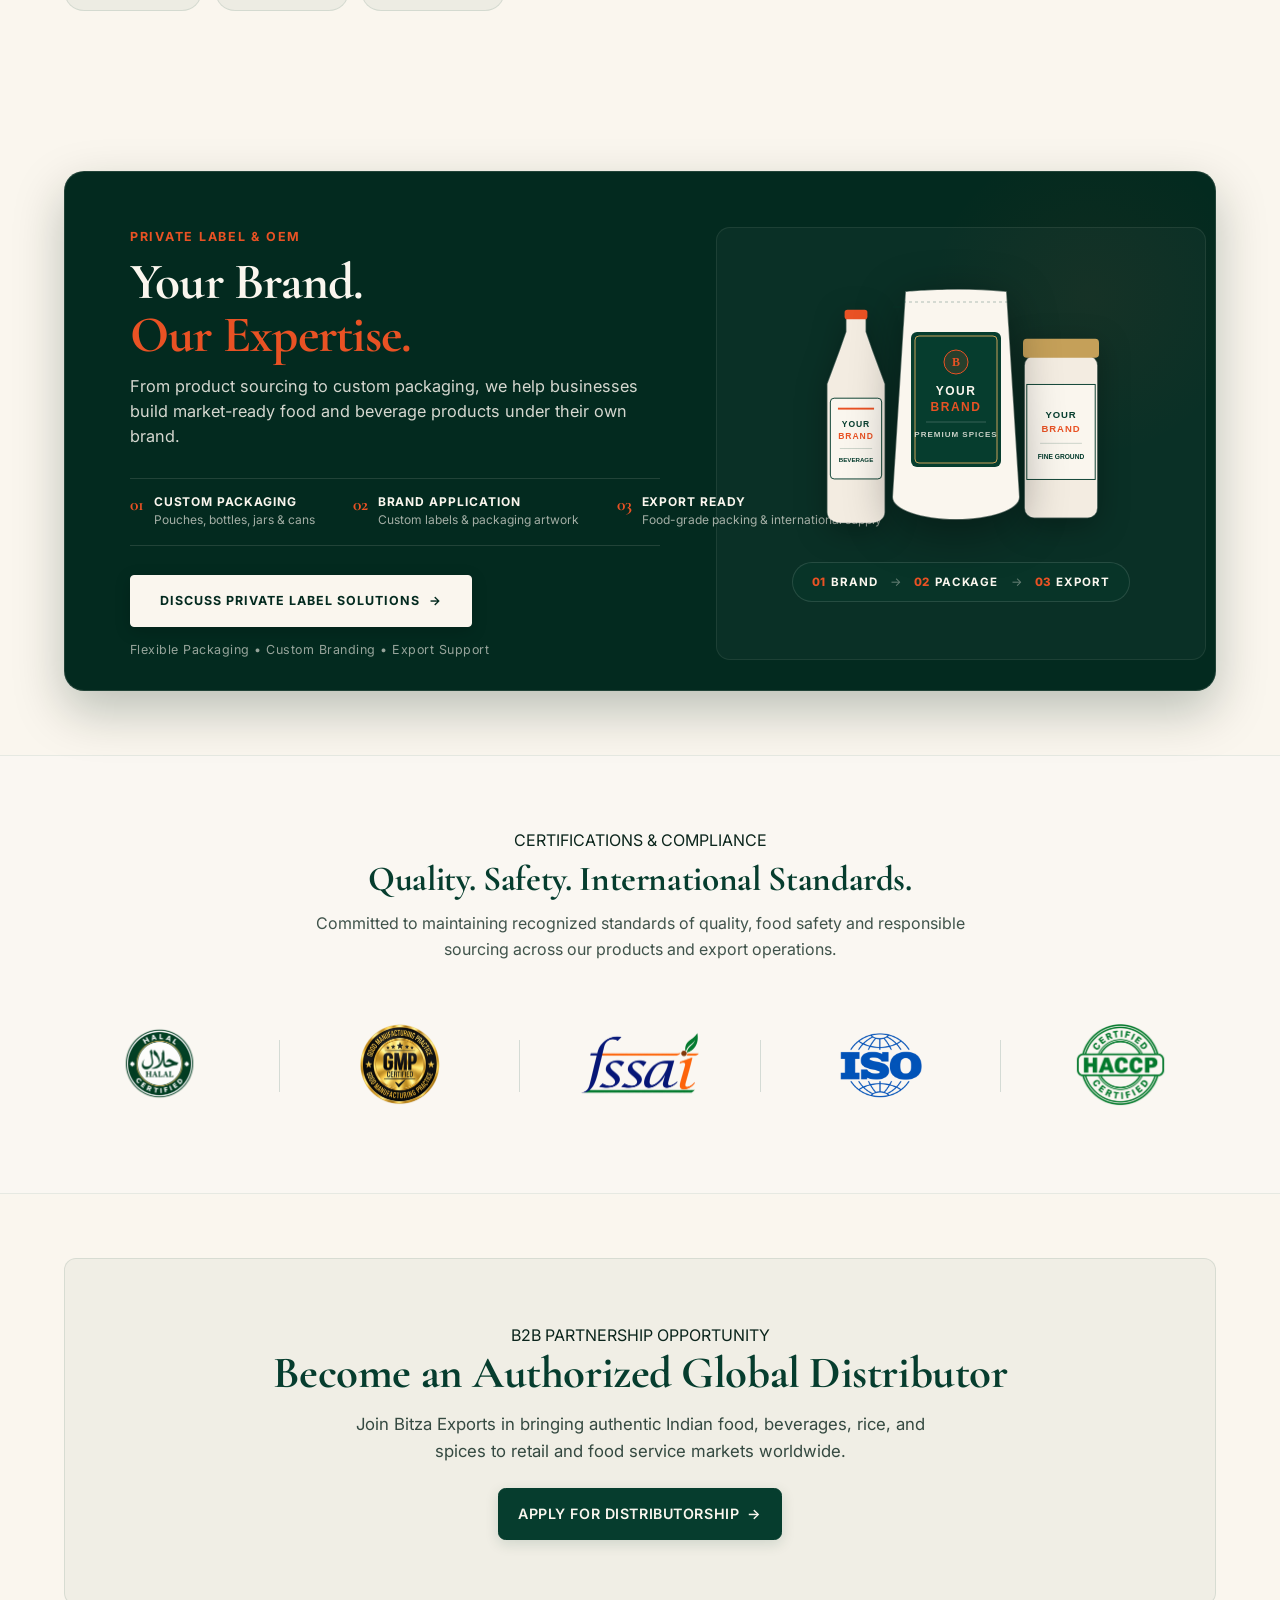
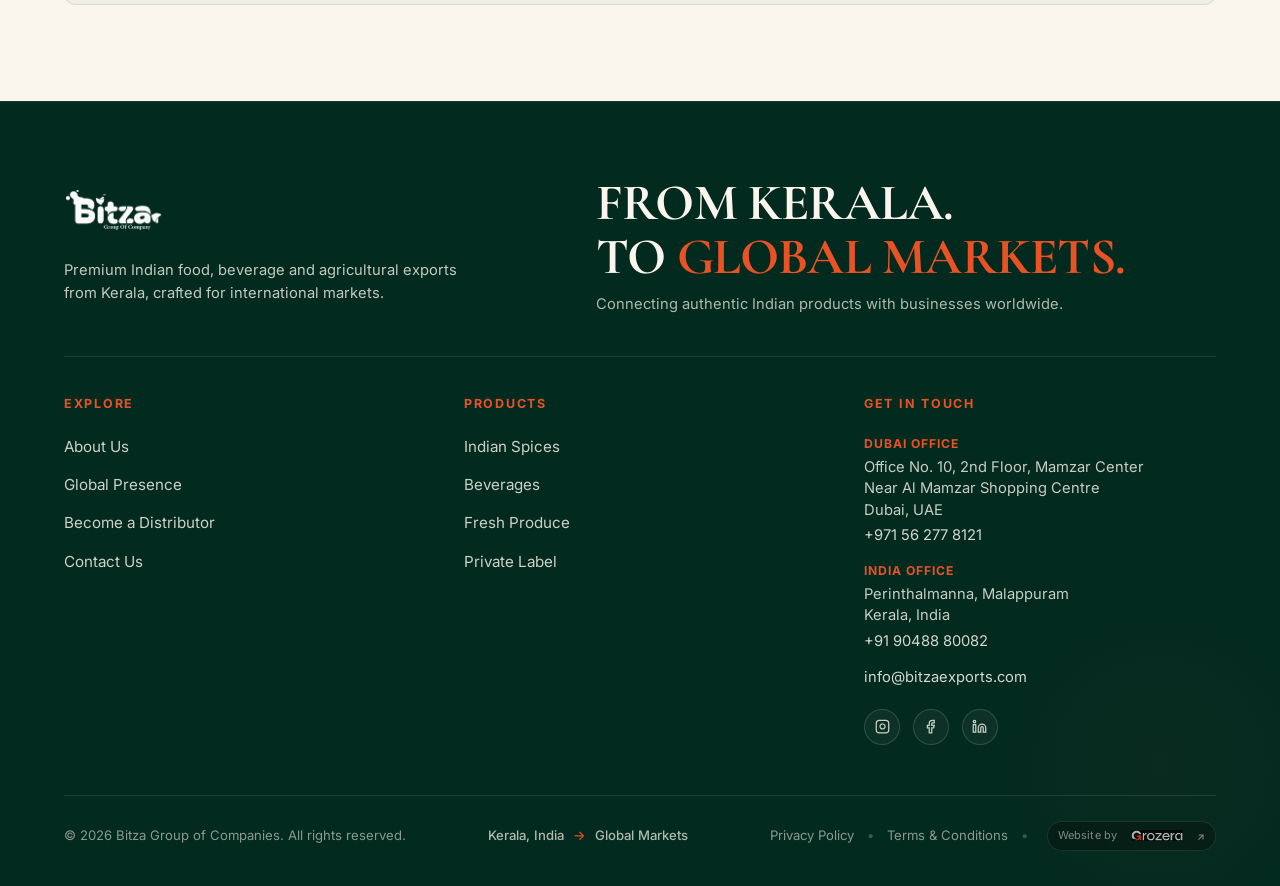
==== commit 2c27481f: "Add fixed floating sticky WhatsApp button linked to +91 90488 80082" ====
--- a/index.html
+++ b/index.html
@@ -999,6 +999,14 @@
     </div>
   </footer>
 
+  <!-- Floating WhatsApp Button -->
+  <a href="https://wa.me/919048880082" class="whatsapp-float-btn" target="_blank" rel="noopener noreferrer" aria-label="Chat with Bitza Exports on WhatsApp">
+    <svg width="32" height="32" viewBox="0 0 24 24" fill="none" xmlns="http://www.w3.org/2000/svg">
+      <path d="M17.472 14.382c-.297-.149-1.758-.867-2.03-.967-.273-.099-.471-.148-.67.15-.197.297-.767.966-.94 1.164-.173.199-.347.223-.644.075-.297-.15-1.255-.463-2.39-1.475-.883-.788-1.48-1.761-1.653-2.059-.173-.297-.018-.458.13-.606.134-.133.298-.347.446-.521.151-.172.2-.296.3-.495.099-.198.05-.372-.025-.521-.075-.148-.669-1.611-.916-2.206-.242-.579-.487-.501-.669-.51l-.57-.01c-.198 0-.52.074-.792.372s-1.04 1.016-1.04 2.479 1.065 2.876 1.213 3.074c.149.198 2.095 3.2 5.076 4.487.709.306 1.263.489 1.694.626.712.226 1.36.194 1.872.118.571-.085 1.758-.719 2.006-1.413.248-.695.248-1.29.173-1.414-.074-.124-.272-.198-.57-.347z" fill="#FFFFFF"/>
+      <path d="M12 2C6.477 2 2 6.477 2 12c0 1.89.525 3.66 1.438 5.168L2 22l4.974-1.397A9.957 9.957 0 0012 22c5.523 0 10-4.477 10-10S17.523 2 12 2zm0 18c-1.65 0-3.18-.43-4.507-1.182l-.323-.184-2.955.83.83-2.885-.205-.333A7.954 7.954 0 014 12c0-4.411 3.589-8 8-8s8 3.589 8 8-3.589 8-8 8z" fill="#FFFFFF"/>
+    </svg>
+  </a>
+
   <!-- Scripts -->
   <script src="js/main.js"></script>
 </body>
--- a/css/style.css
+++ b/css/style.css
@@ -492,7 +492,7 @@
 }
 
 /* ==========================================================================
-   3. HERO — SINGLE FULL-BLEED PHOTOGRAPHIC HERO BANNER
+   3. HERO — FULL-WIDTH BANNER WITH FEATHERED LEFT READABILITY FADE
    ========================================================================== */
 .hero-editorial {
   position: relative;
@@ -504,7 +504,7 @@
   align-items: center;
   margin: 0;
   padding: 0;
-  background: transparent;
+  background-color: #FAF6EE;
 }
 
 .hero-bg-layer {
@@ -523,6 +523,22 @@
   object-fit: cover;
   object-position: center right;
   display: block;
+  -webkit-mask-image: linear-gradient(
+    to right,
+    transparent 0%,
+    rgba(0, 0, 0, 0.15) 10%,
+    rgba(0, 0, 0, 0.45) 25%,
+    rgba(0, 0, 0, 0.85) 40%,
+    #000 55%
+  );
+  mask-image: linear-gradient(
+    to right,
+    transparent 0%,
+    rgba(0, 0, 0, 0.15) 10%,
+    rgba(0, 0, 0, 0.45) 25%,
+    rgba(0, 0, 0, 0.85) 40%,
+    #000 55%
+  );
 }
 
 .hero-content-wrapper {
@@ -5960,3 +5976,55 @@
   }
 }
 
+/* ==========================================================================
+   FLOATING WHATSAPP BUTTON (DESKTOP & MOBILE STICKY)
+   ========================================================================== */
+.whatsapp-float-btn {
+  position: fixed;
+  bottom: 28px;
+  right: 28px;
+  width: 58px;
+  height: 58px;
+  background-color: #25D366;
+  color: #FFFFFF;
+  border-radius: 50%;
+  display: flex;
+  align-items: center;
+  justify-content: center;
+  box-shadow: 0 8px 24px rgba(37, 211, 102, 0.35), 0 4px 12px rgba(0, 0, 0, 0.15);
+  z-index: 9999;
+  transition: transform 0.3s cubic-bezier(0.175, 0.885, 0.32, 1.275), box-shadow 0.3s ease;
+  text-decoration: none;
+  cursor: pointer;
+}
+
+.whatsapp-float-btn:hover {
+  transform: scale(1.08) translateY(-3px);
+  box-shadow: 0 12px 30px rgba(37, 211, 102, 0.45), 0 6px 16px rgba(0, 0, 0, 0.2);
+  background-color: #22BF5B;
+}
+
+.whatsapp-float-btn:active {
+  transform: scale(0.96);
+}
+
+.whatsapp-float-btn svg {
+  width: 32px;
+  height: 32px;
+}
+
+@media (max-width: 768px) {
+  .whatsapp-float-btn {
+    bottom: 20px;
+    right: 20px;
+    width: 50px;
+    height: 50px;
+    box-shadow: 0 6px 20px rgba(37, 211, 102, 0.38), 0 3px 10px rgba(0, 0, 0, 0.18);
+  }
+
+  .whatsapp-float-btn svg {
+    width: 28px;
+    height: 28px;
+  }
+}
+
